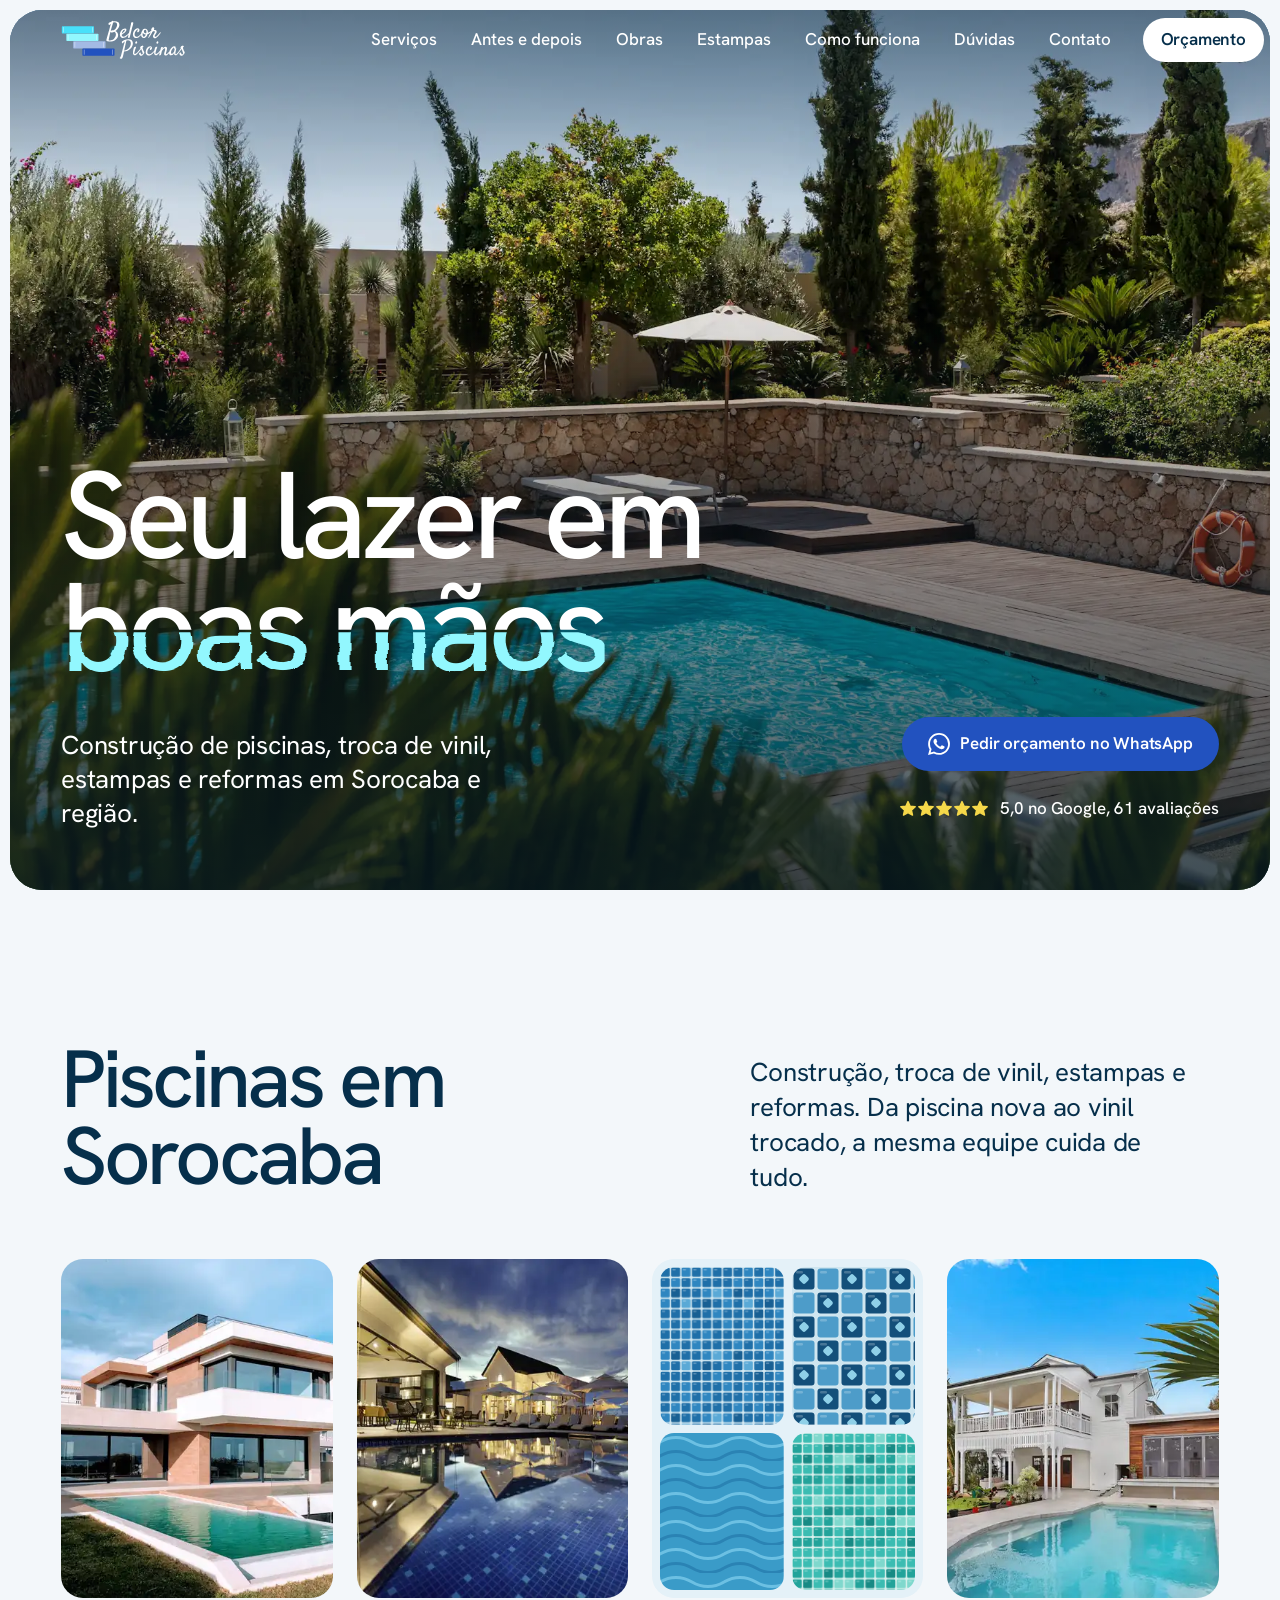
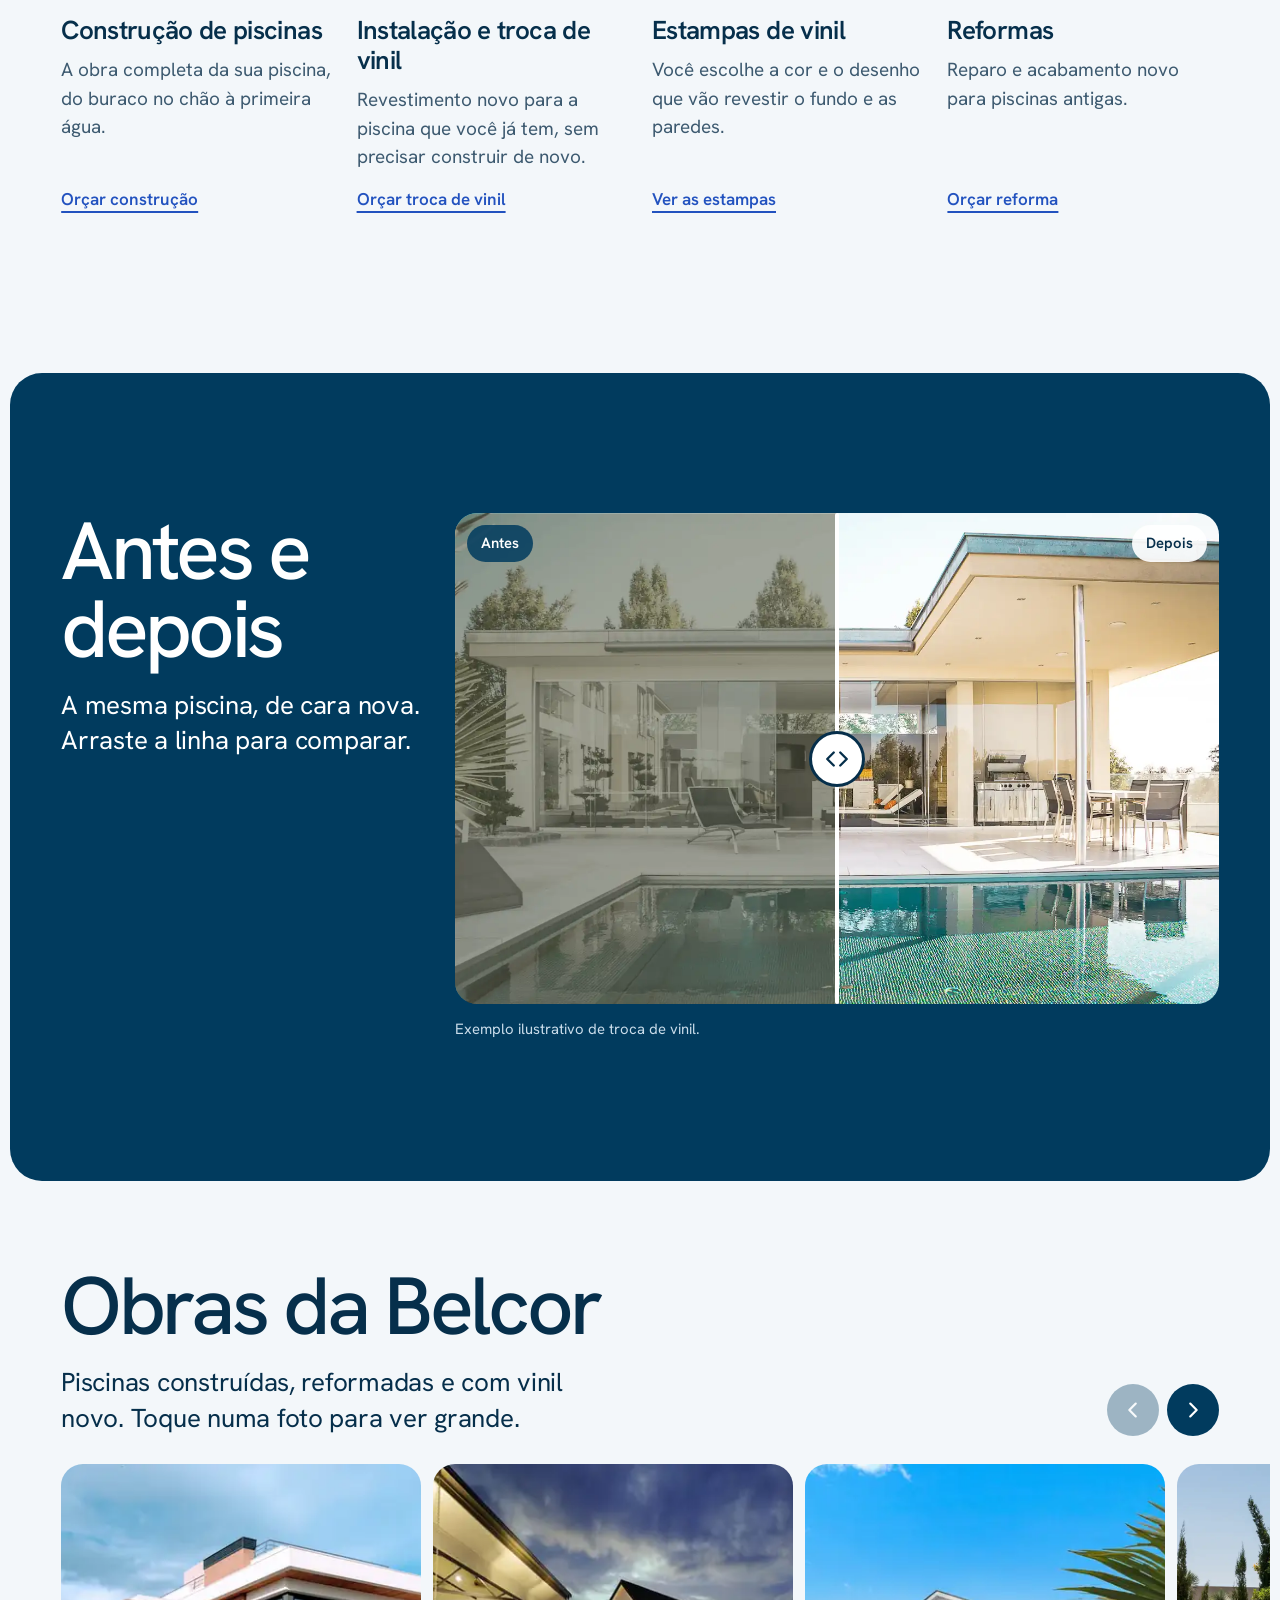
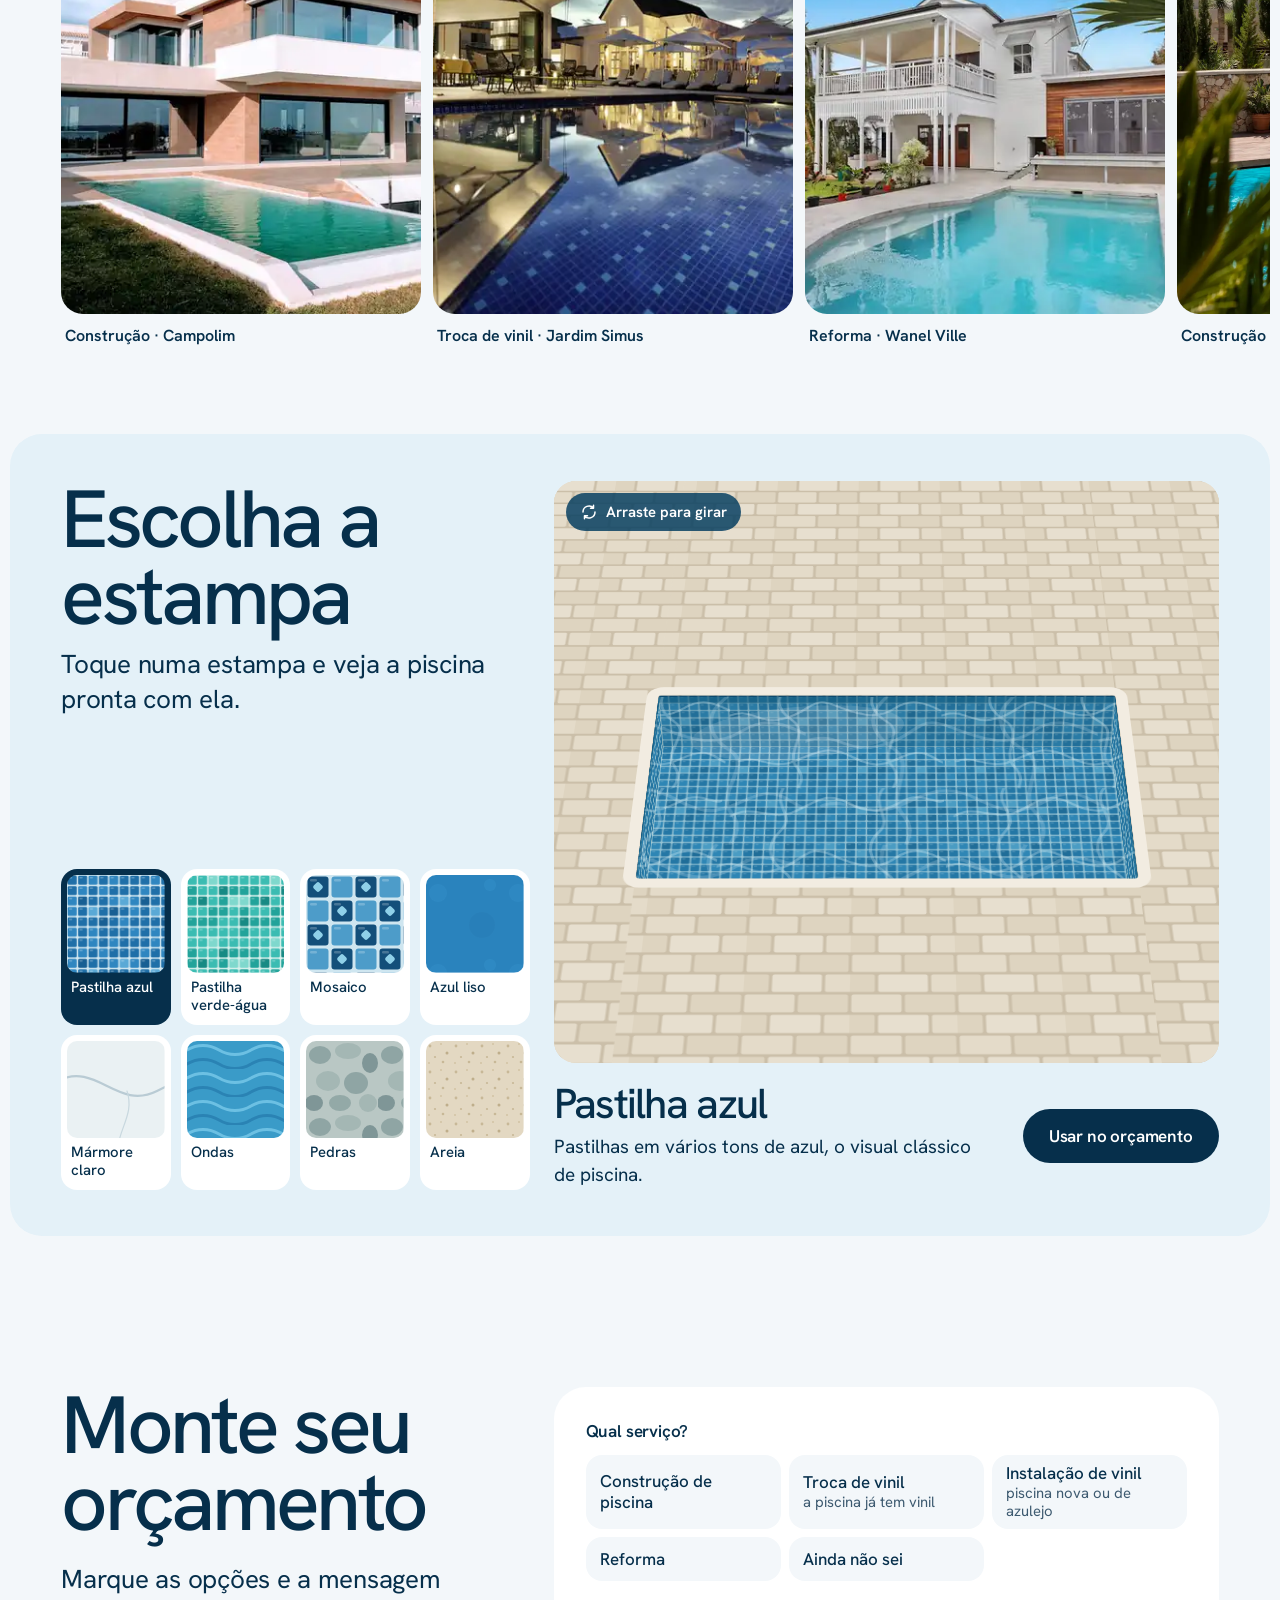
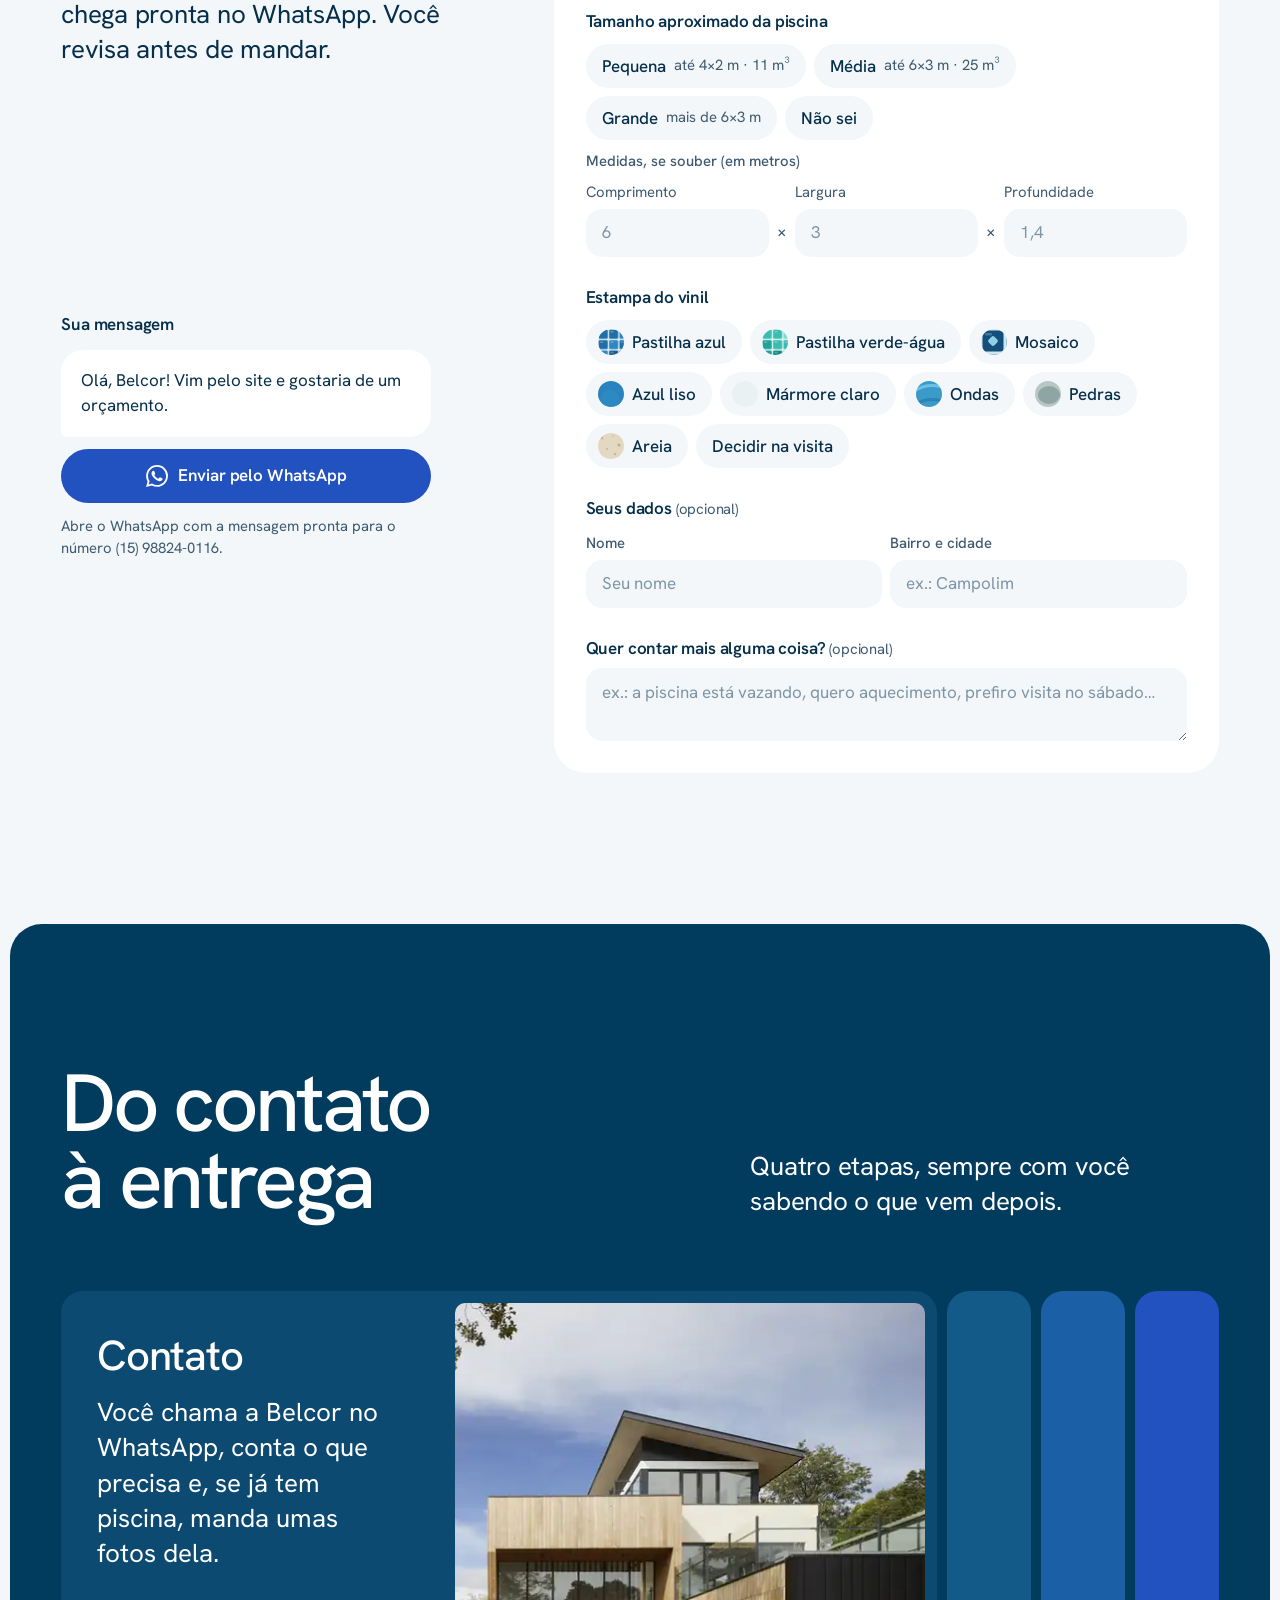
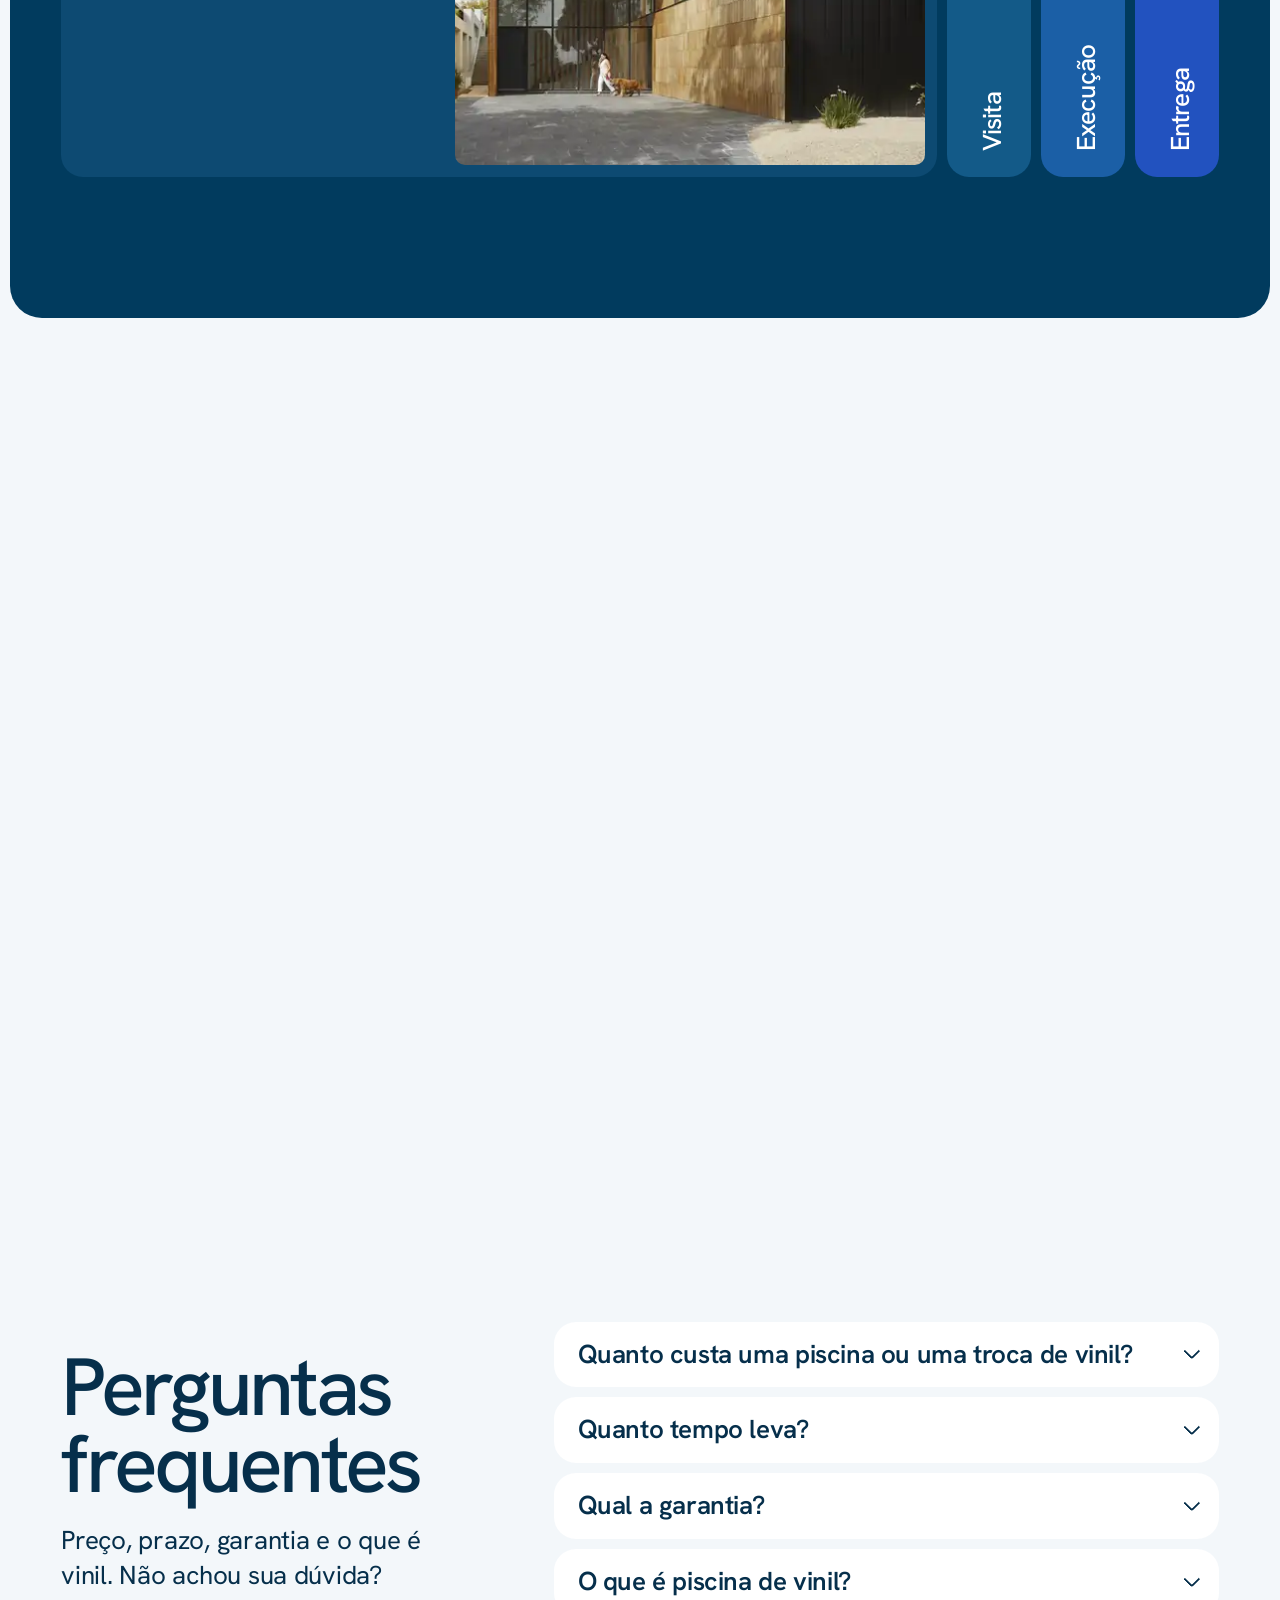
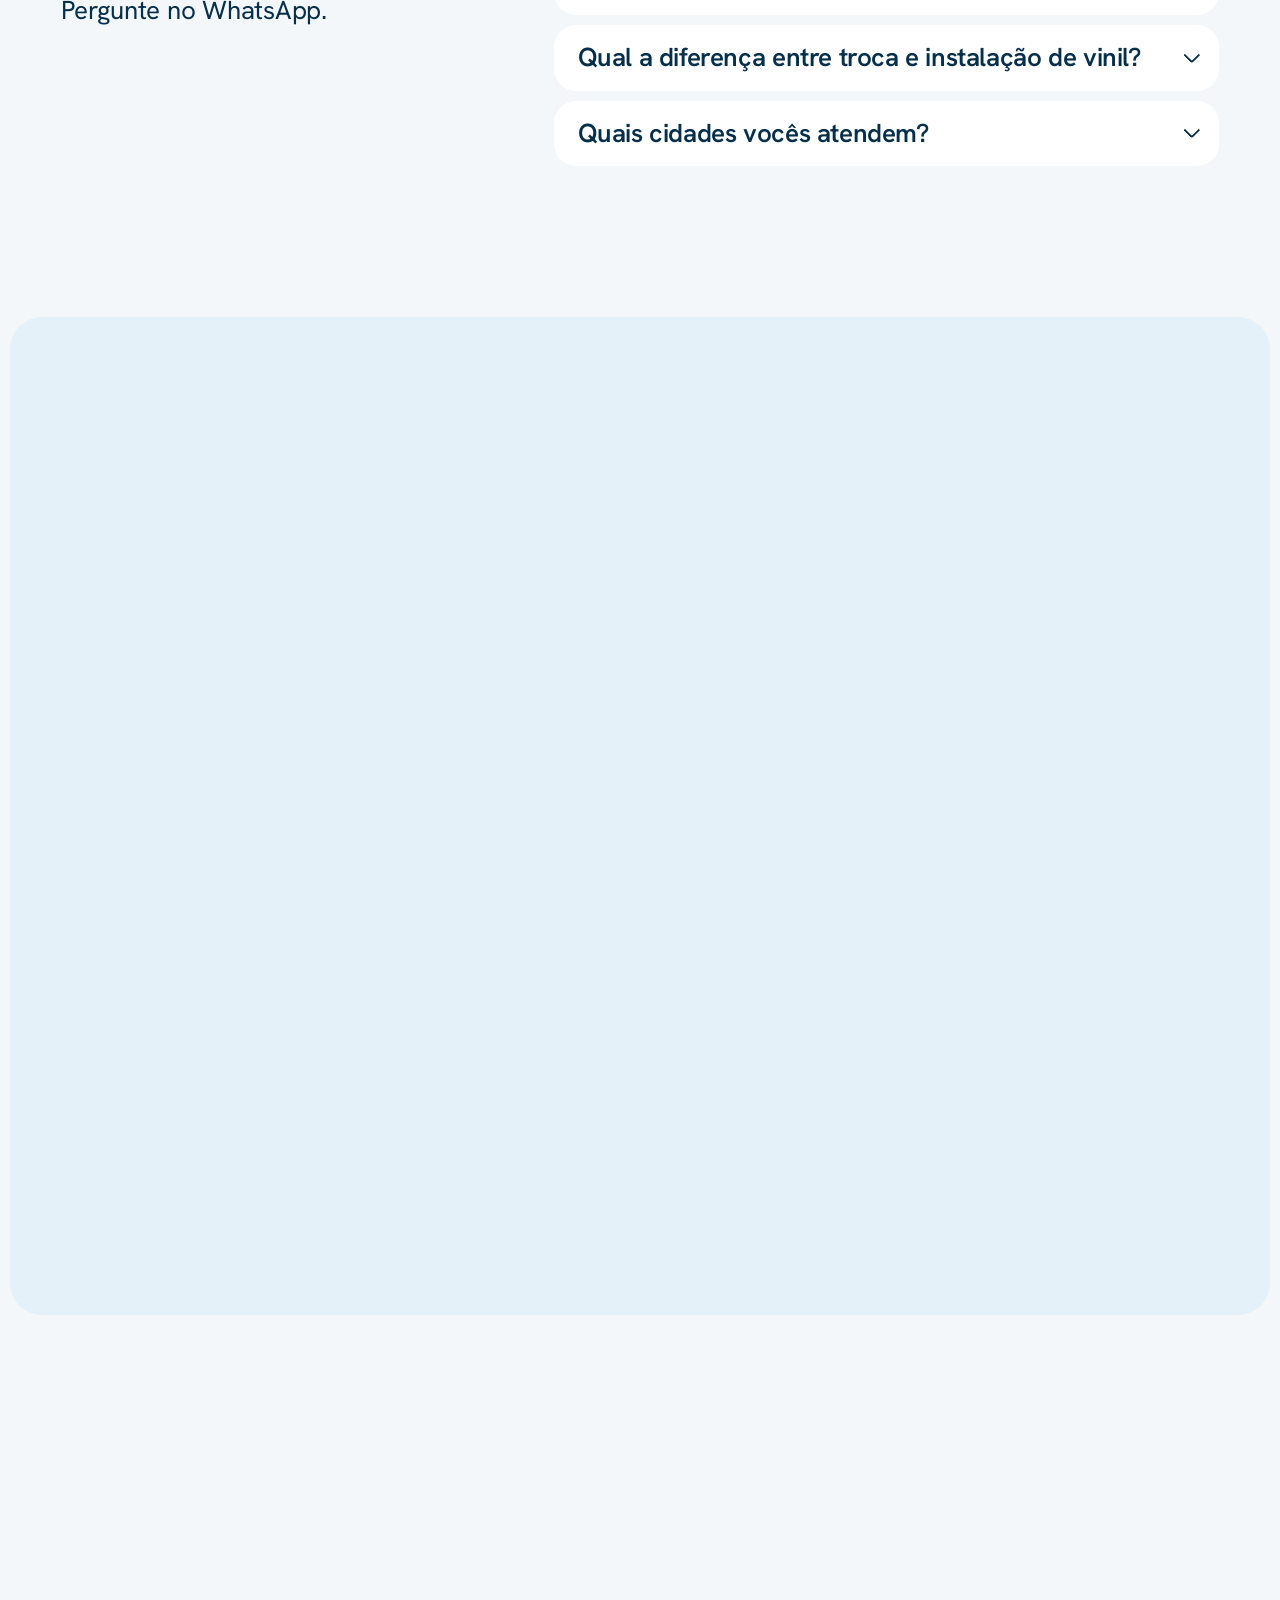
==== index.html @ 60cb9513 "Deixa o formulário de orçamento mais claro e mais curto - nenhuma opção vem marcada; a mensagem do W" ====
<!doctype html>
<html lang="pt-BR">
<head>
  <meta charset="utf-8">
  <meta name="viewport" content="width=device-width, initial-scale=1, viewport-fit=cover">
  <title>Belcor Piscinas | Construção de piscinas e troca de vinil em Sorocaba</title>
  <meta name="description" content="Construção de piscinas, instalação e troca de vinil, estampas e reformas em Sorocaba/SP e região. Nota 5,0 no Google. Monte seu orçamento e envie pelo WhatsApp.">
  <meta name="robots" content="index, follow, max-image-preview:large">
  <meta name="geo.region" content="BR-SP">
  <meta name="geo.placename" content="Sorocaba">
  <!-- QUANDO PUBLICAR: troque https://www.SEUDOMINIO.com.br pelo endereço real do site aqui, no og:url, no og:image e no sitemap.xml/robots.txt -->
  <link rel="canonical" href="https://www.SEUDOMINIO.com.br/">
  <meta name="theme-color" content="#013b5e">
  <link rel="icon" href="assets/img/favicon.svg" type="image/svg+xml">
  <link rel="apple-touch-icon" href="assets/img/apple-touch-icon.png">

  <!-- Compartilhamento (WhatsApp, Facebook). TROCAR og.jpg por uma foto real da Belcor (1200 × 630). -->
  <meta property="og:type" content="website">
  <meta property="og:locale" content="pt_BR">
  <meta property="og:title" content="Belcor Piscinas | Seu lazer em boas mãos">
  <meta property="og:description" content="Construção de piscinas, troca de vinil, estampas e reformas em Sorocaba e região.">
  <meta property="og:site_name" content="Belcor Piscinas">
  <meta property="og:url" content="https://www.SEUDOMINIO.com.br/">
  <meta property="og:image" content="https://www.SEUDOMINIO.com.br/assets/img/og.jpg">
  <meta property="og:image:width" content="1200">
  <meta property="og:image:height" content="630">
  <meta property="og:image:alt" content="Piscina azul com deque de pedra e jardim">
  <meta name="twitter:card" content="summary_large_image">

  <link rel="preload" href="assets/fonts/hanken-grotesk-latin.woff2" as="font" type="font/woff2" crossorigin>

  <!-- A foto do topo é a primeira coisa que carrega -->
  <link rel="preload" as="image" href="assets/img/hero-828.webp" media="(max-width: 767px)" fetchpriority="high">
  <link rel="preload" as="image" href="assets/img/hero-1920.webp" media="(min-width: 768px)" fetchpriority="high">

  <link rel="stylesheet" href="assets/css/style.css?v=2">
  <script>document.documentElement.classList.add('js')</script>

  <script type="application/ld+json">
  {
    "@context": "https://schema.org",
    "@type": "HomeAndConstructionBusiness",
    "@id": "https://www.SEUDOMINIO.com.br/#empresa",
    "name": "Belcor Piscinas",
    "slogan": "Seu Lazer em Boas Mãos!",
    "description": "Construção de piscinas, instalação e troca de vinil, estampas de vinil e reformas em Sorocaba/SP e região.",
    "url": "https://www.SEUDOMINIO.com.br/",
    "logo": "https://www.SEUDOMINIO.com.br/logo/belcor-logo-azul.png",
    "image": "https://www.SEUDOMINIO.com.br/assets/img/og.jpg",
    "telephone": "+55-15-98824-0116",
    "address": {
      "@type": "PostalAddress",
      "streetAddress": "Alameda Prof. Mário de Almeida, 498",
      "addressLocality": "Sorocaba",
      "addressRegion": "SP",
      "addressCountry": "BR"
    },
    "areaServed": [{ "@type": "City", "name": "Sorocaba" }, "Região de Sorocaba"],
    "openingHoursSpecification": [
      { "@type": "OpeningHoursSpecification", "dayOfWeek": ["Monday","Tuesday","Wednesday","Thursday","Friday"], "opens": "08:00", "closes": "17:00" },
      { "@type": "OpeningHoursSpecification", "dayOfWeek": "Saturday", "opens": "08:00", "closes": "12:00" }
    ],
    "hasOfferCatalog": {
      "@type": "OfferCatalog",
      "name": "Serviços",
      "itemListElement": [
        { "@type": "Offer", "itemOffered": { "@type": "Service", "name": "Construção de piscinas" } },
        { "@type": "Offer", "itemOffered": { "@type": "Service", "name": "Instalação e troca de vinil" } },
        { "@type": "Offer", "itemOffered": { "@type": "Service", "name": "Estampas de vinil" } },
        { "@type": "Offer", "itemOffered": { "@type": "Service", "name": "Reforma de piscinas" } }
      ]
    },
    "sameAs": ["https://www.instagram.com/belcorpiscinas/"]
  }
  </script>
  <!-- Perguntas frequentes para o Google (CONFIRMAR COM O DONO: mesmas respostas provisórias da seção #duvidas) -->
  <script type="application/ld+json">
  {
    "@context": "https://schema.org",
    "@type": "FAQPage",
    "mainEntity": [
      {
        "@type": "Question",
        "name": "Quanto custa uma piscina ou uma troca de vinil?",
        "acceptedAnswer": {
          "@type": "Answer",
          "text": "O preço depende do tamanho da piscina, do tipo de serviço (construção, troca de vinil ou reforma), do estado em que a piscina está e da estampa escolhida. Por isso a Belcor vai até o local, mede e avalia antes de passar o valor. A visita e o orçamento são sem compromisso."
        }
      },
      {
        "@type": "Question",
        "name": "Quanto tempo leva?",
        "acceptedAnswer": {
          "@type": "Answer",
          "text": "Os prazos variam com o tamanho da piscina e com o tempo (chuva atrasa a obra). Em média: Troca de vinil: de 2 a 5 dias. Reforma: de 1 a 3 semanas. Construção: de 30 a 60 dias. O prazo certo do seu serviço vem junto com o orçamento."
        }
      },
      {
        "@type": "Question",
        "name": "Qual a garantia?",
        "acceptedAnswer": {
          "@type": "Answer",
          "text": "Todo serviço da Belcor tem garantia. O prazo de garantia do vinil e da mão de obra vem por escrito no orçamento, antes de você fechar."
        }
      },
      {
        "@type": "Question",
        "name": "O que é piscina de vinil?",
        "acceptedAnswer": {
          "@type": "Answer",
          "text": "É uma piscina revestida por uma bolsa de vinil (um plástico grosso e flexível) feita sob medida, que cobre o fundo e as paredes. Vantagens: não tem rejunte, é lisa ao toque, fácil de limpar, não deixa vazar água e você escolhe a estampa. Com os cuidados certos, o vinil costuma durar de 8 a 12 anos, e depois pode ser trocado sem quebrar a piscina."
        }
      },
      {
        "@type": "Question",
        "name": "Qual a diferença entre troca e instalação de vinil?",
        "acceptedAnswer": {
          "@type": "Answer",
          "text": "Troca de vinil: a piscina já é de vinil e o revestimento está velho, rasgado ou desbotado. A Belcor tira o vinil antigo e coloca um novo, sob medida. Instalação de vinil: a piscina é nova ou tem outro revestimento (azulejo, pastilha ou alvenaria) e vai passar a ser de vinil."
        }
      },
      {
        "@type": "Question",
        "name": "Quais cidades vocês atendem?",
        "acceptedAnswer": {
          "@type": "Answer",
          "text": "Sorocaba e região, incluindo Votorantim, Itu, Salto de Pirapora, Araçoiaba da Serra, Iperó, Porto Feliz, Boituva, Piedade, Mairinque e Alumínio. Mora em outra cidade perto? Chame no WhatsApp e pergunte."
        }
      }
    ]
  }
  </script>
</head>
<body>
  <a class="skip" href="#conteudo">Pular para o conteúdo</a>

  <!-- Desenhos compartilhados: estampas de vinil (exemplos), efeito de água e ícones -->
  <svg class="defs" width="0" height="0" aria-hidden="true" focusable="false">
    <defs>
      <!-- Ondulação das letras "debaixo d'água" no título -->
      <filter id="ripple" x="-5%" y="-20%" width="110%" height="140%">
        <feTurbulence type="fractalNoise" baseFrequency="0.006 0.08" numOctaves="1" seed="4" result="n">
          <animate attributeName="baseFrequency" dur="10s" values="0.006 0.08;0.009 0.11;0.006 0.08" repeatCount="indefinite"/>
        </feTurbulence>
        <feDisplacementMap in="SourceGraphic" in2="n" scale="6" xChannelSelector="R" yChannelSelector="G"/>
      </filter>

      <!-- ESTAMPAS DE EXEMPLO: trocar pelos padrões reais do catálogo da Belcor -->
      <pattern id="p-pastilha-azul" width="62.4" height="62.4" patternUnits="userSpaceOnUse">
        <rect width="62.4" height="62.4" fill="#d3e8f1"/>
        <rect x="0.7" y="0.7" width="9" height="9" rx="1.4" fill="#1f6fa8"/><rect x="1.9" y="1.9" width="3.4" height="1.6" rx=".8" fill="#fff" opacity=".28"/>
        <rect x="11.1" y="0.7" width="9" height="9" rx="1.4" fill="#1f6fa8"/><rect x="12.3" y="1.9" width="3.4" height="1.6" rx=".8" fill="#fff" opacity=".28"/>
        <rect x="21.5" y="0.7" width="9" height="9" rx="1.4" fill="#2f86c0"/><rect x="22.7" y="1.9" width="3.4" height="1.6" rx=".8" fill="#fff" opacity=".28"/>
        <rect x="31.9" y="0.7" width="9" height="9" rx="1.4" fill="#1f6fa8"/><rect x="33.1" y="1.9" width="3.4" height="1.6" rx=".8" fill="#fff" opacity=".28"/>
        <rect x="42.3" y="0.7" width="9" height="9" rx="1.4" fill="#2f86c0"/><rect x="43.5" y="1.9" width="3.4" height="1.6" rx=".8" fill="#fff" opacity=".28"/>
        <rect x="52.7" y="0.7" width="9" height="9" rx="1.4" fill="#1f6fa8"/><rect x="53.9" y="1.9" width="3.4" height="1.6" rx=".8" fill="#fff" opacity=".28"/>
        <rect x="0.7" y="11.1" width="9" height="9" rx="1.4" fill="#1f6fa8"/><rect x="1.9" y="12.3" width="3.4" height="1.6" rx=".8" fill="#fff" opacity=".28"/>
        <rect x="11.1" y="11.1" width="9" height="9" rx="1.4" fill="#2f86c0"/><rect x="12.3" y="12.3" width="3.4" height="1.6" rx=".8" fill="#fff" opacity=".28"/>
        <rect x="21.5" y="11.1" width="9" height="9" rx="1.4" fill="#1f6fa8"/><rect x="22.7" y="12.3" width="3.4" height="1.6" rx=".8" fill="#fff" opacity=".28"/>
        <rect x="31.9" y="11.1" width="9" height="9" rx="1.4" fill="#2f86c0"/><rect x="33.1" y="12.3" width="3.4" height="1.6" rx=".8" fill="#fff" opacity=".28"/>
        <rect x="42.3" y="11.1" width="9" height="9" rx="1.4" fill="#1f6fa8"/><rect x="43.5" y="12.3" width="3.4" height="1.6" rx=".8" fill="#fff" opacity=".28"/>
        <rect x="52.7" y="11.1" width="9" height="9" rx="1.4" fill="#1f6fa8"/><rect x="53.9" y="12.3" width="3.4" height="1.6" rx=".8" fill="#fff" opacity=".28"/>
        <rect x="0.7" y="21.5" width="9" height="9" rx="1.4" fill="#2f86c0"/><rect x="1.9" y="22.7" width="3.4" height="1.6" rx=".8" fill="#fff" opacity=".28"/>
        <rect x="11.1" y="21.5" width="9" height="9" rx="1.4" fill="#185f93"/><rect x="12.3" y="22.7" width="3.4" height="1.6" rx=".8" fill="#fff" opacity=".28"/>
        <rect x="21.5" y="21.5" width="9" height="9" rx="1.4" fill="#1f6fa8"/><rect x="22.7" y="22.7" width="3.4" height="1.6" rx=".8" fill="#fff" opacity=".28"/>
        <rect x="31.9" y="21.5" width="9" height="9" rx="1.4" fill="#1f6fa8"/><rect x="33.1" y="22.7" width="3.4" height="1.6" rx=".8" fill="#fff" opacity=".28"/>
        <rect x="42.3" y="21.5" width="9" height="9" rx="1.4" fill="#2f86c0"/><rect x="43.5" y="22.7" width="3.4" height="1.6" rx=".8" fill="#fff" opacity=".28"/>
        <rect x="52.7" y="21.5" width="9" height="9" rx="1.4" fill="#5aa9d6"/><rect x="53.9" y="22.7" width="3.4" height="1.6" rx=".8" fill="#fff" opacity=".28"/>
        <rect x="0.7" y="31.9" width="9" height="9" rx="1.4" fill="#2f86c0"/><rect x="1.9" y="33.1" width="3.4" height="1.6" rx=".8" fill="#fff" opacity=".28"/>
        <rect x="11.1" y="31.9" width="9" height="9" rx="1.4" fill="#1f6fa8"/><rect x="12.3" y="33.1" width="3.4" height="1.6" rx=".8" fill="#fff" opacity=".28"/>
        <rect x="21.5" y="31.9" width="9" height="9" rx="1.4" fill="#5aa9d6"/><rect x="22.7" y="33.1" width="3.4" height="1.6" rx=".8" fill="#fff" opacity=".28"/>
        <rect x="31.9" y="31.9" width="9" height="9" rx="1.4" fill="#1f6fa8"/><rect x="33.1" y="33.1" width="3.4" height="1.6" rx=".8" fill="#fff" opacity=".28"/>
        <rect x="42.3" y="31.9" width="9" height="9" rx="1.4" fill="#185f93"/><rect x="43.5" y="33.1" width="3.4" height="1.6" rx=".8" fill="#fff" opacity=".28"/>
        <rect x="52.7" y="31.9" width="9" height="9" rx="1.4" fill="#1f6fa8"/><rect x="53.9" y="33.1" width="3.4" height="1.6" rx=".8" fill="#fff" opacity=".28"/>
        <rect x="0.7" y="42.3" width="9" height="9" rx="1.4" fill="#1f6fa8"/><rect x="1.9" y="43.5" width="3.4" height="1.6" rx=".8" fill="#fff" opacity=".28"/>
        <rect x="11.1" y="42.3" width="9" height="9" rx="1.4" fill="#1f6fa8"/><rect x="12.3" y="43.5" width="3.4" height="1.6" rx=".8" fill="#fff" opacity=".28"/>
        <rect x="21.5" y="42.3" width="9" height="9" rx="1.4" fill="#1f6fa8"/><rect x="22.7" y="43.5" width="3.4" height="1.6" rx=".8" fill="#fff" opacity=".28"/>
        <rect x="31.9" y="42.3" width="9" height="9" rx="1.4" fill="#185f93"/><rect x="33.1" y="43.5" width="3.4" height="1.6" rx=".8" fill="#fff" opacity=".28"/>
        <rect x="42.3" y="42.3" width="9" height="9" rx="1.4" fill="#1f6fa8"/><rect x="43.5" y="43.5" width="3.4" height="1.6" rx=".8" fill="#fff" opacity=".28"/>
        <rect x="52.7" y="42.3" width="9" height="9" rx="1.4" fill="#2f86c0"/><rect x="53.9" y="43.5" width="3.4" height="1.6" rx=".8" fill="#fff" opacity=".28"/>
        <rect x="0.7" y="52.7" width="9" height="9" rx="1.4" fill="#2f86c0"/><rect x="1.9" y="53.9" width="3.4" height="1.6" rx=".8" fill="#fff" opacity=".28"/>
        <rect x="11.1" y="52.7" width="9" height="9" rx="1.4" fill="#1f6fa8"/><rect x="12.3" y="53.9" width="3.4" height="1.6" rx=".8" fill="#fff" opacity=".28"/>
        <rect x="21.5" y="52.7" width="9" height="9" rx="1.4" fill="#2f86c0"/><rect x="22.7" y="53.9" width="3.4" height="1.6" rx=".8" fill="#fff" opacity=".28"/>
        <rect x="31.9" y="52.7" width="9" height="9" rx="1.4" fill="#1f6fa8"/><rect x="33.1" y="53.9" width="3.4" height="1.6" rx=".8" fill="#fff" opacity=".28"/>
        <rect x="42.3" y="52.7" width="9" height="9" rx="1.4" fill="#1f6fa8"/><rect x="43.5" y="53.9" width="3.4" height="1.6" rx=".8" fill="#fff" opacity=".28"/>
        <rect x="52.7" y="52.7" width="9" height="9" rx="1.4" fill="#1f6fa8"/><rect x="53.9" y="53.9" width="3.4" height="1.6" rx=".8" fill="#fff" opacity=".28"/>
      </pattern>
      <pattern id="p-pastilha-verde" width="62.4" height="62.4" patternUnits="userSpaceOnUse">
        <rect width="62.4" height="62.4" fill="#d9f1ed"/>
        <rect x="0.7" y="0.7" width="9" height="9" rx="1.4" fill="#3bbcb2"/><rect x="1.9" y="1.9" width="3.4" height="1.6" rx=".8" fill="#fff" opacity=".28"/>
        <rect x="11.1" y="0.7" width="9" height="9" rx="1.4" fill="#3bbcb2"/><rect x="12.3" y="1.9" width="3.4" height="1.6" rx=".8" fill="#fff" opacity=".28"/>
        <rect x="21.5" y="0.7" width="9" height="9" rx="1.4" fill="#7fd8cd"/><rect x="22.7" y="1.9" width="3.4" height="1.6" rx=".8" fill="#fff" opacity=".28"/>
        <rect x="31.9" y="0.7" width="9" height="9" rx="1.4" fill="#3bbcb2"/><rect x="33.1" y="1.9" width="3.4" height="1.6" rx=".8" fill="#fff" opacity=".28"/>
        <rect x="42.3" y="0.7" width="9" height="9" rx="1.4" fill="#3bbcb2"/><rect x="43.5" y="1.9" width="3.4" height="1.6" rx=".8" fill="#fff" opacity=".28"/>
        <rect x="52.7" y="0.7" width="9" height="9" rx="1.4" fill="#3bbcb2"/><rect x="53.9" y="1.9" width="3.4" height="1.6" rx=".8" fill="#fff" opacity=".28"/>
        <rect x="0.7" y="11.1" width="9" height="9" rx="1.4" fill="#22a39a"/><rect x="1.9" y="12.3" width="3.4" height="1.6" rx=".8" fill="#fff" opacity=".28"/>
        <rect x="11.1" y="11.1" width="9" height="9" rx="1.4" fill="#3bbcb2"/><rect x="12.3" y="12.3" width="3.4" height="1.6" rx=".8" fill="#fff" opacity=".28"/>
        <rect x="21.5" y="11.1" width="9" height="9" rx="1.4" fill="#3bbcb2"/><rect x="22.7" y="12.3" width="3.4" height="1.6" rx=".8" fill="#fff" opacity=".28"/>
        <rect x="31.9" y="11.1" width="9" height="9" rx="1.4" fill="#178a84"/><rect x="33.1" y="12.3" width="3.4" height="1.6" rx=".8" fill="#fff" opacity=".28"/>
        <rect x="42.3" y="11.1" width="9" height="9" rx="1.4" fill="#22a39a"/><rect x="43.5" y="12.3" width="3.4" height="1.6" rx=".8" fill="#fff" opacity=".28"/>
        <rect x="52.7" y="11.1" width="9" height="9" rx="1.4" fill="#22a39a"/><rect x="53.9" y="12.3" width="3.4" height="1.6" rx=".8" fill="#fff" opacity=".28"/>
        <rect x="0.7" y="21.5" width="9" height="9" rx="1.4" fill="#22a39a"/><rect x="1.9" y="22.7" width="3.4" height="1.6" rx=".8" fill="#fff" opacity=".28"/>
        <rect x="11.1" y="21.5" width="9" height="9" rx="1.4" fill="#178a84"/><rect x="12.3" y="22.7" width="3.4" height="1.6" rx=".8" fill="#fff" opacity=".28"/>
        <rect x="21.5" y="21.5" width="9" height="9" rx="1.4" fill="#3bbcb2"/><rect x="22.7" y="22.7" width="3.4" height="1.6" rx=".8" fill="#fff" opacity=".28"/>
        <rect x="31.9" y="21.5" width="9" height="9" rx="1.4" fill="#22a39a"/><rect x="33.1" y="22.7" width="3.4" height="1.6" rx=".8" fill="#fff" opacity=".28"/>
        <rect x="42.3" y="21.5" width="9" height="9" rx="1.4" fill="#7fd8cd"/><rect x="43.5" y="22.7" width="3.4" height="1.6" rx=".8" fill="#fff" opacity=".28"/>
        <rect x="52.7" y="21.5" width="9" height="9" rx="1.4" fill="#7fd8cd"/><rect x="53.9" y="22.7" width="3.4" height="1.6" rx=".8" fill="#fff" opacity=".28"/>
        <rect x="0.7" y="31.9" width="9" height="9" rx="1.4" fill="#3bbcb2"/><rect x="1.9" y="33.1" width="3.4" height="1.6" rx=".8" fill="#fff" opacity=".28"/>
        <rect x="11.1" y="31.9" width="9" height="9" rx="1.4" fill="#3bbcb2"/><rect x="12.3" y="33.1" width="3.4" height="1.6" rx=".8" fill="#fff" opacity=".28"/>
        <rect x="21.5" y="31.9" width="9" height="9" rx="1.4" fill="#22a39a"/><rect x="22.7" y="33.1" width="3.4" height="1.6" rx=".8" fill="#fff" opacity=".28"/>
        <rect x="31.9" y="31.9" width="9" height="9" rx="1.4" fill="#22a39a"/><rect x="33.1" y="33.1" width="3.4" height="1.6" rx=".8" fill="#fff" opacity=".28"/>
        <rect x="42.3" y="31.9" width="9" height="9" rx="1.4" fill="#3bbcb2"/><rect x="43.5" y="33.1" width="3.4" height="1.6" rx=".8" fill="#fff" opacity=".28"/>
        <rect x="52.7" y="31.9" width="9" height="9" rx="1.4" fill="#22a39a"/><rect x="53.9" y="33.1" width="3.4" height="1.6" rx=".8" fill="#fff" opacity=".28"/>
        <rect x="0.7" y="42.3" width="9" height="9" rx="1.4" fill="#22a39a"/><rect x="1.9" y="43.5" width="3.4" height="1.6" rx=".8" fill="#fff" opacity=".28"/>
        <rect x="11.1" y="42.3" width="9" height="9" rx="1.4" fill="#22a39a"/><rect x="12.3" y="43.5" width="3.4" height="1.6" rx=".8" fill="#fff" opacity=".28"/>
        <rect x="21.5" y="42.3" width="9" height="9" rx="1.4" fill="#22a39a"/><rect x="22.7" y="43.5" width="3.4" height="1.6" rx=".8" fill="#fff" opacity=".28"/>
        <rect x="31.9" y="42.3" width="9" height="9" rx="1.4" fill="#3bbcb2"/><rect x="33.1" y="43.5" width="3.4" height="1.6" rx=".8" fill="#fff" opacity=".28"/>
        <rect x="42.3" y="42.3" width="9" height="9" rx="1.4" fill="#3bbcb2"/><rect x="43.5" y="43.5" width="3.4" height="1.6" rx=".8" fill="#fff" opacity=".28"/>
        <rect x="52.7" y="42.3" width="9" height="9" rx="1.4" fill="#178a84"/><rect x="53.9" y="43.5" width="3.4" height="1.6" rx=".8" fill="#fff" opacity=".28"/>
        <rect x="0.7" y="52.7" width="9" height="9" rx="1.4" fill="#3bbcb2"/><rect x="1.9" y="53.9" width="3.4" height="1.6" rx=".8" fill="#fff" opacity=".28"/>
        <rect x="11.1" y="52.7" width="9" height="9" rx="1.4" fill="#3bbcb2"/><rect x="12.3" y="53.9" width="3.4" height="1.6" rx=".8" fill="#fff" opacity=".28"/>
        <rect x="21.5" y="52.7" width="9" height="9" rx="1.4" fill="#3bbcb2"/><rect x="22.7" y="53.9" width="3.4" height="1.6" rx=".8" fill="#fff" opacity=".28"/>
        <rect x="31.9" y="52.7" width="9" height="9" rx="1.4" fill="#3bbcb2"/><rect x="33.1" y="53.9" width="3.4" height="1.6" rx=".8" fill="#fff" opacity=".28"/>
        <rect x="42.3" y="52.7" width="9" height="9" rx="1.4" fill="#3bbcb2"/><rect x="43.5" y="53.9" width="3.4" height="1.6" rx=".8" fill="#fff" opacity=".28"/>
        <rect x="52.7" y="52.7" width="9" height="9" rx="1.4" fill="#22a39a"/><rect x="53.9" y="53.9" width="3.4" height="1.6" rx=".8" fill="#fff" opacity=".28"/>
      </pattern>
      <pattern id="p-liso" width="80" height="80" patternUnits="userSpaceOnUse">
        <rect width="80" height="80" fill="#2a83bd"/>
        <circle cx="12" cy="18" r="9" fill="#3592cc" opacity=".35"/><circle cx="56" cy="50" r="13" fill="#2479b2" opacity=".3"/><circle cx="64" cy="10" r="6" fill="#3a98d1" opacity=".3"/>
      </pattern>
      <pattern id="p-marmore" width="160" height="160" patternUnits="userSpaceOnUse">
        <rect width="160" height="160" fill="#eaf1f3"/>
        <path d="M-10 40 C 30 20, 50 70, 90 50 S 150 20, 170 45" fill="none" stroke="#b9cbd4" stroke-width="2.2" stroke-linecap="round"/>
        <path d="M-10 118 C 25 100, 60 140, 100 112 S 150 96, 170 120" fill="none" stroke="#c8d8df" stroke-width="1.6" stroke-linecap="round"/>
        <path d="M60 50 C 70 80, 40 95, 55 130" fill="none" stroke="#c8d8df" stroke-width="1.2" stroke-linecap="round"/>
        <path d="M120 30 C 112 60, 135 80, 125 105" fill="none" stroke="#d3e0e6" stroke-width="1.2" stroke-linecap="round"/>
      </pattern>
      <pattern id="p-mosaico" width="48" height="48" patternUnits="userSpaceOnUse">
        <rect width="48" height="48" fill="#cfe6f0"/>
        <rect x="1.5" y="1.5" width="21" height="21" rx="3" fill="#134f7a"/>
        <rect x="25.5" y="25.5" width="21" height="21" rx="3" fill="#134f7a"/>
        <rect x="25.5" y="1.5" width="21" height="21" rx="3" fill="#4d9cc9"/>
        <rect x="1.5" y="25.5" width="21" height="21" rx="3" fill="#4d9cc9"/>
        <rect x="8" y="8" width="8" height="8" rx="2" transform="rotate(45 12 12)" fill="#8fd0e8"/><rect x="4" y="4" width="7" height="2.4" rx="1.2" fill="#fff" opacity=".22"/><rect x="28" y="28" width="7" height="2.4" rx="1.2" fill="#fff" opacity=".22"/><rect x="28" y="4" width="7" height="2.4" rx="1.2" fill="#fff" opacity=".22"/><rect x="4" y="28" width="7" height="2.4" rx="1.2" fill="#fff" opacity=".22"/>
        <rect x="32" y="32" width="8" height="8" rx="2" transform="rotate(45 36 36)" fill="#8fd0e8"/>
      </pattern>
      <pattern id="p-ondas" width="64" height="28" patternUnits="userSpaceOnUse">
        <rect width="64" height="28" fill="#3a9bc8"/>
        <path d="M0 9 C 10 3, 22 3, 32 9 S 54 15, 64 9" fill="none" stroke="#6cc0e3" stroke-width="3" stroke-linecap="round"/>
        <path d="M0 23 C 10 17, 22 17, 32 23 S 54 29, 64 23" fill="none" stroke="#2a83b4" stroke-width="3" stroke-linecap="round"/>
      </pattern>
      <pattern id="p-pedras" width="72" height="72" patternUnits="userSpaceOnUse">
        <rect width="72" height="72" fill="#b9c7c4"/>
        <ellipse cx="14" cy="14" rx="11" ry="9" fill="#8fa5a4"/><ellipse cx="42" cy="10" rx="13" ry="8" fill="#a4b7b4"/><ellipse cx="64" cy="22" rx="8" ry="10" fill="#7f9697"/>
        <ellipse cx="22" cy="40" rx="12" ry="10" fill="#a4b7b4"/><ellipse cx="50" cy="42" rx="12" ry="11" fill="#8fa5a4"/><ellipse cx="8" cy="62" rx="9" ry="8" fill="#7f9697"/>
        <ellipse cx="34" cy="62" rx="11" ry="8" fill="#93a9a7"/><ellipse cx="62" cy="62" rx="9" ry="9" fill="#a4b7b4"/>
      </pattern>
      <pattern id="p-areia" width="26" height="26" patternUnits="userSpaceOnUse">
        <rect width="26" height="26" fill="#e3d8c2"/>
        <circle cx="4" cy="5" r="1.4" fill="#c8b897"/><circle cx="15" cy="3" r="1" fill="#d2c3a4"/><circle cx="21" cy="12" r="1.5" fill="#bfae8b"/>
        <circle cx="9" cy="16" r="1.1" fill="#c8b897"/><circle cx="3" cy="22" r="1" fill="#d2c3a4"/><circle cx="17" cy="21" r="1.3" fill="#c8b897"/>
      </pattern>
      <!-- Deque de pedra em volta da piscina -->
      <pattern id="p-deck" width="96" height="48" patternUnits="userSpaceOnUse">
        <rect width="96" height="48" fill="#cbbfa9"/>
        <rect x="1.5" y="1.5" width="45" height="21" rx="2" fill="#e4dbc9"/><rect x="49.5" y="1.5" width="45" height="21" rx="2" fill="#ded4c0"/>
        <rect x="-22.5" y="25.5" width="45" height="21" rx="2" fill="#ded4c0"/><rect x="25.5" y="25.5" width="45" height="21" rx="2" fill="#e7dfcf"/><rect x="73.5" y="25.5" width="45" height="21" rx="2" fill="#e4dbc9"/>
      </pattern>
    </defs>
  </svg>

  <!-- ===================================================== CABEÇALHO FIXO -->
  <header class="site-header" data-header>
    <nav class="nav" aria-label="Principal">
      <!-- Logo redesenhado em vetor (pasta logo/ tem as versões em PNG de alta resolução) -->
      <a class="wordmark" href="#topo" aria-label="Belcor Piscinas, início"><img class="logo-light" src="assets/img/logo-belcor.svg" width="584" height="187" alt="" decoding="async"><img class="logo-dark" src="assets/img/logo-belcor-azul.svg" width="584" height="187" alt="" decoding="async"></a>
      <ul class="nav-links" id="menu" data-menu>
        <li><a href="#servicos">Serviços</a></li>
        <li><a href="#antes-depois">Antes e depois</a></li>
        <li><a href="#obras">Obras</a></li>
        <li><a href="#estampas">Estampas</a></li>
        <li><a href="#como-funciona">Como funciona</a></li>
        <li><a href="#duvidas">Dúvidas</a></li>
        <li><a href="#contato">Contato</a></li>
      </ul>
      <a class="btn btn-light btn-sm nav-cta" href="#orcamento">Orçamento</a>
      <button class="menu-btn" type="button" aria-expanded="false" aria-controls="menu" data-menu-btn>
        <span class="menu-icon" aria-hidden="true"><span></span><span></span></span>
        <span class="sr-only">Abrir menu</span>
      </button>
    </nav>
  </header>

  <!-- ===================================================== 1. TOPO (HERO) -->
  <section class="hero chapter" id="topo" aria-labelledby="hero-titulo">
    <!-- TROCAR FOTO: assets/img/hero-1920.webp (computador) e hero-828.webp (celular, vertical) pela melhor foto de piscina da Belcor -->
    <picture class="hero-media">
      <source media="(max-width: 767px)" srcset="assets/img/hero-828.webp" width="828" height="1242">
      <img src="assets/img/hero-1920.webp" width="1920" height="1280" alt="Piscina azul cercada de deque de pedra e jardim" fetchpriority="high" decoding="async">
    </picture>

    <div class="hero-copy">
      <h1 class="hero-title" id="hero-titulo" aria-label="Seu lazer em boas mãos">
        <span class="line"><span class="line-in">Seu lazer em</span></span>
        <span class="line line-water">
          <span class="line-in">
            <span class="dry">boas mãos</span>
            <span class="wet" aria-hidden="true">boas mãos</span>
          </span>
        </span>
      </h1>
      <p class="hero-sub">Construção de piscinas, troca de vinil, estampas e reformas em Sorocaba e região.</p>
      <div class="hero-actions">
        <a class="btn btn-accent" href="https://wa.me/5515988240116?text=Ol%C3%A1%2C%20Belcor!%20Vim%20pelo%20site%20e%20gostaria%20de%20um%20or%C3%A7amento." target="_blank" rel="noopener">
          <svg class="ico" viewBox="0 0 24 24" aria-hidden="true"><use href="#i-wa"/></svg>
          Pedir orçamento no WhatsApp
        </a>
        <a class="hero-rating" href="#avaliacoes">
          <svg class="stars" viewBox="0 0 100 20" aria-hidden="true"><use href="#i-stars"/></svg>
          <span>5,0 no Google, 61 avaliações</span>
        </a>
      </div>
    </div>
  </section>

  <main id="conteudo">

    <!-- ===================================================== 2. SERVIÇOS -->
    <section class="chapter ch-paper services" id="servicos" aria-labelledby="servicos-titulo">
      <div class="wrap">
        <div class="services-intro" data-reveal>
          <h2 id="servicos-titulo" class="h-section">Piscinas em Sorocaba</h2>
          <p class="lead">Construção, troca de vinil, estampas e reformas. Da piscina nova ao vinil trocado, a mesma equipe cuida de tudo.</p>
        </div>

        <ul class="service-list">
          <li class="service" data-reveal>
            <h3>Construção de piscinas</h3>
            <div class="service-body">
              <p>A obra completa da sua piscina, do buraco no chão à primeira água.</p>
              <a class="text-link" href="#orcamento" data-service="Construção de piscina">Orçar construção</a>
            </div>
            <!-- TROCAR FOTO: obra ou piscina construída pela Belcor -->
            <div class="service-media"><img src="assets/img/construcao.webp" srcset="assets/img/construcao-640.webp 640w, assets/img/construcao.webp 1100w" sizes="(min-width: 1100px) 25vw, (min-width: 640px) 50vw, 100vw" width="1100" height="800" loading="lazy" decoding="async" alt="Piscina retangular nova ao lado de uma casa moderna"></div>
          </li>
          <li class="service" data-reveal>
            <h3>Instalação e troca de vinil</h3>
            <div class="service-body">
              <p>Revestimento novo para a piscina que você já tem, sem precisar construir de novo.</p>
              <a class="text-link" href="#orcamento" data-service="Troca de vinil">Orçar troca de vinil</a>
            </div>
            <!-- TROCAR FOTO: troca de vinil feita pela Belcor -->
            <div class="service-media"><img src="assets/img/vinil.webp" srcset="assets/img/vinil-640.webp 640w, assets/img/vinil.webp 1100w" sizes="(min-width: 1100px) 25vw, (min-width: 640px) 50vw, 100vw" width="1100" height="800" loading="lazy" decoding="async" alt="Piscina revestida com pastilhas azuis vista de perto"></div>
          </li>
          <li class="service" data-reveal>
            <h3>Estampas de vinil</h3>
            <div class="service-body">
              <p>Você escolhe a cor e o desenho que vão revestir o fundo e as paredes.</p>
              <a class="text-link" href="#estampas">Ver as estampas</a>
            </div>
            <div class="service-media service-art" aria-hidden="true">
              <span><svg width="100%" height="100%"><rect width="100%" height="100%" fill="url(#p-pastilha-azul)"/></svg></span>
              <span><svg width="100%" height="100%"><rect width="100%" height="100%" fill="url(#p-mosaico)"/></svg></span>
              <span><svg width="100%" height="100%"><rect width="100%" height="100%" fill="url(#p-ondas)"/></svg></span>
              <span><svg width="100%" height="100%"><rect width="100%" height="100%" fill="url(#p-pastilha-verde)"/></svg></span>
            </div>
          </li>
          <li class="service" data-reveal>
            <h3>Reformas</h3>
            <div class="service-body">
              <p>Reparo e acabamento novo para piscinas antigas.</p>
              <a class="text-link" href="#orcamento" data-service="Reforma">Orçar reforma</a>
            </div>
            <!-- TROCAR FOTO: reforma feita pela Belcor -->
            <div class="service-media"><img src="assets/img/reforma.webp" srcset="assets/img/reforma-640.webp 640w, assets/img/reforma.webp 1100w" sizes="(min-width: 1100px) 25vw, (min-width: 640px) 50vw, 100vw" width="1100" height="800" loading="lazy" decoding="async" alt="Piscina de formato curvo em frente a uma casa branca"></div>
          </li>
        </ul>
      </div>
    </section>

    <!-- ===================================================== 3. ANTES E DEPOIS -->
    <section class="chapter ch-deep compare-section" id="antes-depois" aria-labelledby="antes-titulo">
      <div class="wrap compare-grid">
        <div class="compare-intro" data-reveal>
          <h2 id="antes-titulo" class="h-section">Antes e depois</h2>
          <p class="lead">A mesma piscina, de cara nova. Arraste a linha para comparar.</p>
        </div>

        <!-- TROCAR FOTOS: assets/img/antes.webp e depois.webp por um antes/depois real da Belcor, tirados do mesmo ângulo.
             A foto de "antes" atual é uma simulação feita a partir da foto de "depois". -->
        <figure class="compare" data-reveal>
          <div class="compare-stage" data-compare style="--pos: 50%">
            <img class="compare-after" src="assets/img/depois.webp" srcset="assets/img/depois-640.webp 640w, assets/img/depois.webp 1400w" sizes="(min-width: 900px) 60vw, 100vw" width="1400" height="900" loading="lazy" decoding="async" alt="Depois: piscina com água azul e revestimento novo">
            <div class="compare-before">
              <img src="assets/img/antes.webp" srcset="assets/img/antes-640.webp 640w, assets/img/antes.webp 1400w" sizes="(min-width: 900px) 60vw, 100vw" width="1400" height="900" loading="lazy" decoding="async" alt="Antes: a mesma piscina com revestimento gasto e água turva">
            </div>
            <span class="compare-tag tag-before" aria-hidden="true">Antes</span>
            <span class="compare-tag tag-after" aria-hidden="true">Depois</span>
            <div class="compare-handle" role="slider" tabindex="0" aria-label="Comparar antes e depois" aria-valuemin="0" aria-valuemax="100" aria-valuenow="50" aria-valuetext="50% antes">
              <span class="compare-knob">
                <svg viewBox="0 0 24 24" aria-hidden="true"><path d="M9 6l-6 6 6 6M15 6l6 6-6 6" fill="none" stroke="currentColor" stroke-width="2.2" stroke-linecap="round" stroke-linejoin="round"/></svg>
              </span>
            </div>
          </div>
          <figcaption>Exemplo ilustrativo de troca de vinil.</figcaption>
        </figure>
      </div>
    </section>

    <!-- ===================================================== 3B. OBRAS DA BELCOR -->
    <section class="chapter ch-paper gallery" id="obras" aria-labelledby="obras-titulo">
      <div class="carousel" data-carousel>
        <div class="wrap gallery-head" data-reveal>
          <div>
            <h2 id="obras-titulo" class="h-section">Obras da Belcor</h2>
            <p class="lead">Piscinas construídas, reformadas e com vinil novo. Toque numa foto para ver grande.</p>
          </div>
          <div class="carousel-arrows" aria-hidden="false">
            <button class="arrow" type="button" data-carousel-prev aria-label="Obras anteriores"><svg viewBox="0 0 24 24" aria-hidden="true"><path d="M15 5l-7 7 7 7" fill="none" stroke="currentColor" stroke-width="2.4" stroke-linecap="round" stroke-linejoin="round"/></svg></button>
            <button class="arrow" type="button" data-carousel-next aria-label="Próximas obras"><svg viewBox="0 0 24 24" aria-hidden="true"><path d="M9 5l7 7-7 7" fill="none" stroke="currentColor" stroke-width="2.4" stroke-linecap="round" stroke-linejoin="round"/></svg></button>
          </div>
        </div>
        <ul class="gallery-track" data-carousel-track data-reveal>
            <!-- TROCAR FOTO: obra real da Belcor -->
            <!-- CONFIRMAR COM O DONO: legenda "Construção · Campolim" (serviço · bairro ou cidade) -->
            <li class="gallery-item">
              <figure>
                <img src="assets/img/construcao.webp" srcset="assets/img/construcao-640.webp 640w, assets/img/construcao.webp 1100w" sizes="(min-width: 900px) 300px, 78vw" width="1100" height="800" loading="lazy" decoding="async" alt="Piscina retangular nova ao lado de uma casa moderna">
                <figcaption>Construção · Campolim</figcaption>
              </figure>
            </li>
            <!-- TROCAR FOTO: obra real da Belcor -->
            <!-- CONFIRMAR COM O DONO: legenda "Troca de vinil · Jardim Simus" (serviço · bairro ou cidade) -->
            <li class="gallery-item">
              <figure>
                <img src="assets/img/vinil.webp" srcset="assets/img/vinil-640.webp 640w, assets/img/vinil.webp 1100w" sizes="(min-width: 900px) 300px, 78vw" width="1100" height="800" loading="lazy" decoding="async" alt="Piscina revestida com pastilhas azuis vista de perto">
                <figcaption>Troca de vinil · Jardim Simus</figcaption>
              </figure>
            </li>
            <!-- TROCAR FOTO: obra real da Belcor -->
            <!-- CONFIRMAR COM O DONO: legenda "Reforma · Wanel Ville" (serviço · bairro ou cidade) -->
            <li class="gallery-item">
              <figure>
                <img src="assets/img/reforma.webp" srcset="assets/img/reforma-640.webp 640w, assets/img/reforma.webp 1100w" sizes="(min-width: 900px) 300px, 78vw" width="1100" height="800" loading="lazy" decoding="async" alt="Piscina de formato curvo em frente a uma casa branca">
                <figcaption>Reforma · Wanel Ville</figcaption>
              </figure>
            </li>
            <!-- TROCAR FOTO: obra real da Belcor -->
            <!-- CONFIRMAR COM O DONO: legenda "Construção · Votorantim" (serviço · bairro ou cidade) -->
            <li class="gallery-item">
              <figure>
                <img src="assets/img/hero-1920.webp" srcset="assets/img/hero-640.webp 640w, assets/img/hero-1920.webp 1920w" sizes="(min-width: 900px) 300px, 78vw" width="1920" height="1280" loading="lazy" decoding="async" alt="Piscina azul cercada de deque de pedra e jardim">
                <figcaption>Construção · Votorantim</figcaption>
              </figure>
            </li>
            <!-- TROCAR FOTO: obra real da Belcor -->
            <!-- CONFIRMAR COM O DONO: legenda "Instalação de vinil · Éden" (serviço · bairro ou cidade) -->
            <li class="gallery-item">
              <figure>
                <img src="assets/img/area.webp" srcset="assets/img/area-640.webp 640w, assets/img/area.webp 1100w" sizes="(min-width: 900px) 300px, 78vw" width="1100" height="800" loading="lazy" decoding="async" alt="Casa branca com piscina pronta e deque claro">
                <figcaption>Instalação de vinil · Éden</figcaption>
              </figure>
            </li>
            <!-- TROCAR FOTO: obra real da Belcor -->
            <!-- CONFIRMAR COM O DONO: legenda "Troca de vinil · Cidade Jardim" (serviço · bairro ou cidade) -->
            <li class="gallery-item">
              <figure>
                <img src="assets/img/lazer.webp" srcset="assets/img/lazer-640.webp 640w, assets/img/lazer.webp 1100w" sizes="(min-width: 900px) 300px, 78vw" width="1100" height="800" loading="lazy" decoding="async" alt="Área de lazer com piscina ao lado de uma casa">
                <figcaption>Troca de vinil · Cidade Jardim</figcaption>
              </figure>
            </li>
            <!-- TROCAR FOTO: obra real da Belcor -->
            <!-- CONFIRMAR COM O DONO: legenda "Estampa de vinil · Itu" (serviço · bairro ou cidade) -->
            <li class="gallery-item">
              <figure>
                <img src="assets/img/estampa.webp" srcset="assets/img/estampa-640.webp 640w, assets/img/estampa.webp 800w" sizes="(min-width: 900px) 300px, 78vw" width="800" height="1000" loading="lazy" decoding="async" alt="Piscina estreita com água verde-azulada vista de cima">
                <figcaption>Estampa de vinil · Itu</figcaption>
              </figure>
            </li>
            <!-- TROCAR FOTO: obra real da Belcor -->
            <!-- CONFIRMAR COM O DONO: legenda "Reforma · Sorocaba" (serviço · bairro ou cidade) -->
            <li class="gallery-item">
              <figure>
                <img src="assets/img/depois.webp" srcset="assets/img/depois-640.webp 640w, assets/img/depois.webp 1400w" sizes="(min-width: 900px) 300px, 78vw" width="1400" height="900" loading="lazy" decoding="async" alt="Piscina com água azul e revestimento novo">
                <figcaption>Reforma · Sorocaba</figcaption>
              </figure>
            </li>
            <li class="gallery-item gallery-more">
              <a class="gallery-insta" href="https://www.instagram.com/belcorpiscinas/" target="_blank" rel="noopener">
                <svg class="ico" viewBox="0 0 24 24" aria-hidden="true"><rect x="3" y="3" width="18" height="18" rx="5" fill="none" stroke="currentColor" stroke-width="2"/><circle cx="12" cy="12" r="4.2" fill="none" stroke="currentColor" stroke-width="2"/><circle cx="17.4" cy="6.6" r="1.3" fill="currentColor"/></svg>
                <span>Ver mais obras no Instagram</span>
                <span class="gallery-insta-user">@belcorpiscinas</span>
              </a>
            </li>
        </ul>
      </div>
    </section>

    <!-- ===================================================== 4. ESTAMPAS -->
    <section class="chapter ch-aqua prints" id="estampas" aria-labelledby="estampas-titulo">
      <div class="wrap prints-grid">
        <div class="prints-side">
          <div class="prints-intro" data-reveal>
            <h2 id="estampas-titulo" class="h-section">Escolha a estampa</h2>
            <p class="lead">Toque numa estampa e veja a piscina pronta com ela.</p>
          </div>
          <div class="swatch-wrap" data-reveal>
            <fieldset class="swatches">
              <legend class="sr-only">Estampas de vinil</legend>
              <!-- ESTAMPAS DE EXEMPLO: nomes e desenhos ilustrativos. Trocar pelo catálogo real (fotos das amostras ou nomes do fabricante). -->
              <label class="swatch"><input type="radio" name="estampa-galeria" value="Pastilha azul" data-pattern="p-pastilha-azul" data-desc="Pastilhas em vários tons de azul, o visual clássico de piscina." checked><span class="swatch-art"><svg width="100%" height="100%"><rect width="100%" height="100%" fill="url(#p-pastilha-azul)"/></svg></span><span class="swatch-name">Pastilha azul</span></label>
              <label class="swatch"><input type="radio" name="estampa-galeria" value="Pastilha verde-água" data-pattern="p-pastilha-verde" data-desc="Pastilhas em verde-água, para uma água com tom de mar caribenho."><span class="swatch-art"><svg width="100%" height="100%"><rect width="100%" height="100%" fill="url(#p-pastilha-verde)"/></svg></span><span class="swatch-name">Pastilha verde-água</span></label>
              <label class="swatch"><input type="radio" name="estampa-galeria" value="Mosaico" data-pattern="p-mosaico" data-desc="Quadros grandes em dois azuis com detalhe claro no centro."><span class="swatch-art"><svg width="100%" height="100%"><rect width="100%" height="100%" fill="url(#p-mosaico)"/></svg></span><span class="swatch-name">Mosaico</span></label>
              <label class="swatch"><input type="radio" name="estampa-galeria" value="Azul liso" data-pattern="p-liso" data-desc="Uma cor só, sem desenho: limpo e fácil de combinar."><span class="swatch-art"><svg width="100%" height="100%"><rect width="100%" height="100%" fill="url(#p-liso)"/></svg></span><span class="swatch-name">Azul liso</span></label>
              <label class="swatch"><input type="radio" name="estampa-galeria" value="Mármore claro" data-pattern="p-marmore" data-desc="Fundo claro com veios suaves, deixa a água bem transparente."><span class="swatch-art"><svg width="100%" height="100%"><rect width="100%" height="100%" fill="url(#p-marmore)"/></svg></span><span class="swatch-name">Mármore claro</span></label>
              <label class="swatch"><input type="radio" name="estampa-galeria" value="Ondas" data-pattern="p-ondas" data-desc="Linhas onduladas em azul que acompanham o movimento da água."><span class="swatch-art"><svg width="100%" height="100%"><rect width="100%" height="100%" fill="url(#p-ondas)"/></svg></span><span class="swatch-name">Ondas</span></label>
              <label class="swatch"><input type="radio" name="estampa-galeria" value="Pedras" data-pattern="p-pedras" data-desc="Seixos em tons de cinza esverdeado, com cara de lago natural."><span class="swatch-art"><svg width="100%" height="100%"><rect width="100%" height="100%" fill="url(#p-pedras)"/></svg></span><span class="swatch-name">Pedras</span></label>
              <label class="swatch"><input type="radio" name="estampa-galeria" value="Areia" data-pattern="p-areia" data-desc="Tom de areia clara, para uma água verde-azulada de praia."><span class="swatch-art"><svg width="100%" height="100%"><rect width="100%" height="100%" fill="url(#p-areia)"/></svg></span><span class="swatch-name">Areia</span></label>
            </fieldset>
          </div>
        </div>

        <div class="prints-view" data-reveal>
          <!-- A "obra" é uma piscina desenhada em 3D com a estampa escolhida.
               Para mostrar uma FOTO REAL de obra com a estampa, coloque data-obra="assets/img/obras/nome.webp"
               na amostra correspondente: a foto aparece no lugar do desenho. -->
          <figure class="obra" data-obra>
            <div class="obra-stage" aria-hidden="true" data-obra-stage>
              <div class="pool3d">
                <div class="face floor"><svg width="100%" height="100%"><rect width="100%" height="100%" fill="url(#p-pastilha-azul)" data-pool-fill/></svg></div>
                <div class="face wall wall-back"><svg width="100%" height="100%"><rect width="100%" height="100%" fill="url(#p-pastilha-azul)" data-pool-fill/></svg><span class="band"></span></div>
                <div class="face wall wall-left"><svg width="100%" height="100%"><rect width="100%" height="100%" fill="url(#p-pastilha-azul)" data-pool-fill/></svg><span class="band"></span></div>
                <div class="face wall wall-front"><svg width="100%" height="100%"><rect width="100%" height="100%" fill="url(#p-pastilha-azul)" data-pool-fill/></svg><span class="band"></span></div>
                <div class="face wall wall-right"><svg width="100%" height="100%"><rect width="100%" height="100%" fill="url(#p-pastilha-azul)" data-pool-fill/></svg><span class="band"></span></div>
                <div class="water"><span class="pool-caustics c1"></span><span class="pool-caustics c2"></span></div>
              </div>
              <!-- deque e borda ficam numa camada por cima, escondendo o que fica sob a borda -->
              <div class="pool3d pool-top">
                <div class="rim"></div>
                <div class="deck deck-back"><svg width="100%" height="100%"><rect width="100%" height="100%" fill="url(#p-deck)"/></svg></div>
                <div class="deck deck-front"><svg width="100%" height="100%"><rect width="100%" height="100%" fill="url(#p-deck)"/></svg></div>
                <div class="deck deck-left"><svg width="100%" height="100%"><rect width="100%" height="100%" fill="url(#p-deck)"/></svg></div>
                <div class="deck deck-right"><svg width="100%" height="100%"><rect width="100%" height="100%" fill="url(#p-deck)"/></svg></div>
              </div>
            </div>
            <img class="obra-photo" alt="" hidden data-obra-photo>
            <p class="obra-hint" data-obra-hint>
              <svg viewBox="0 0 24 24" aria-hidden="true"><path d="M4 12a8 8 0 0 1 14-5.3M20 12a8 8 0 0 1-14 5.3M18 3v4h-4M6 21v-4h4" fill="none" stroke="currentColor" stroke-width="2" stroke-linecap="round" stroke-linejoin="round"/></svg>
              Arraste para girar
            </p>
            <button class="obra-reset" type="button" data-obra-reset aria-label="Voltar a piscina para a posição inicial" hidden>
              <svg viewBox="0 0 24 24" aria-hidden="true"><path d="M4 12a8 8 0 1 0 2.4-5.7M4 4v4h4" fill="none" stroke="currentColor" stroke-width="2" stroke-linecap="round" stroke-linejoin="round"/></svg>
            </button>
            <figcaption class="sr-only" data-obra-caption>Piscina pronta revestida com a estampa Pastilha azul</figcaption>
          </figure>
          <div class="pool-info" aria-live="polite">
            <div>
              <h3 class="pool-name" data-pool-name>Pastilha azul</h3>
              <p class="pool-desc" data-pool-desc>Pastilhas em vários tons de azul, o visual clássico de piscina.</p>
            </div>
            <a class="btn btn-ink" href="#orcamento" data-use-print>Usar no orçamento</a>
          </div>
        </div>
      </div>
    </section>

    <!-- ===================================================== 5. SIMULADOR DE ORÇAMENTO -->
    <section class="chapter ch-paper quote" id="orcamento" aria-labelledby="orcamento-titulo">
      <div class="wrap quote-grid">
        <div class="quote-intro" data-reveal>
          <h2 id="orcamento-titulo" class="h-section">Monte seu orçamento</h2>
          <p class="lead">Marque as opções e a mensagem chega pronta no WhatsApp. Você revisa antes de mandar.</p>
        </div>

        <form class="quote-form" data-quote action="https://wa.me/5515988240116" method="get" target="_blank" data-reveal>
          <div class="q-group" role="radiogroup" aria-labelledby="q-servico">
            <p class="q-label" id="q-servico">Qual serviço?</p>
            <div class="chips chips-service">
              <label class="chip"><input type="radio" name="servico" value="Construção de piscina"><span>Construção de piscina</span></label>
              <label class="chip"><input type="radio" name="servico" value="Troca de vinil"><span>Troca de vinil <small>a piscina já tem vinil</small></span></label>
              <label class="chip"><input type="radio" name="servico" value="Instalação de vinil"><span>Instalação de vinil <small>piscina nova ou de azulejo</small></span></label>
              <label class="chip"><input type="radio" name="servico" value="Reforma"><span>Reforma</span></label>
              <label class="chip"><input type="radio" name="servico" value="Ainda não sei"><span>Ainda não sei</span></label>
            </div>
          </div>

          <div class="q-group" role="radiogroup" aria-labelledby="q-tamanho">
            <p class="q-label" id="q-tamanho">Tamanho aproximado da piscina</p>
            <div class="chips chips-size">
              <label class="chip"><input type="radio" name="tamanho" value="Pequena (até 4 × 2 m, ~11 m³)"><span>Pequena <small>até 4×2 m · 11 m³</small></span></label>
              <label class="chip"><input type="radio" name="tamanho" value="Média (até 6 × 3 m, ~25 m³)"><span>Média <small>até 6×3 m · 25 m³</small></span></label>
              <label class="chip"><input type="radio" name="tamanho" value="Grande (acima de 6 × 3 m, 25 m³ ou mais)"><span>Grande <small>mais de 6×3 m</small></span></label>
              <label class="chip"><input type="radio" name="tamanho" value="Não sei o tamanho"><span>Não sei</span></label>
            </div>
            <div class="dims" role="group" aria-labelledby="dims-label">
              <p class="field-label" id="dims-label">Medidas, se souber (em metros)</p>
              <div class="dims-row">
                <label class="field"><span class="dim-name">Comprimento</span><input type="text" name="comp" inputmode="decimal" autocomplete="off" placeholder="6"></label>
                <span class="dims-x" aria-hidden="true">×</span>
                <label class="field"><span class="dim-name">Largura</span><input type="text" name="larg" inputmode="decimal" autocomplete="off" placeholder="3"></label>
                <span class="dims-x" aria-hidden="true">×</span>
                <label class="field"><span class="dim-name">Profundidade</span><input type="text" name="prof" inputmode="decimal" autocomplete="off" placeholder="1,4"></label>
              </div>
              <p class="dims-volume" data-volume aria-live="polite" hidden></p>
            </div>
          </div>

          <div class="q-group" role="radiogroup" aria-labelledby="q-estampa" data-prints-group>
            <p class="q-label" id="q-estampa">Estampa do vinil</p>
            <div class="chips chips-prints">
              <label class="chip"><input type="radio" name="estampa" value="Pastilha azul"><span><i class="dot" ><svg width="100%" height="100%"><rect width="100%" height="100%" fill="url(#p-pastilha-azul)"/></svg></i>Pastilha azul</span></label>
              <label class="chip"><input type="radio" name="estampa" value="Pastilha verde-água"><span><i class="dot"><svg width="100%" height="100%"><rect width="100%" height="100%" fill="url(#p-pastilha-verde)"/></svg></i>Pastilha verde-água</span></label>
              <label class="chip"><input type="radio" name="estampa" value="Mosaico"><span><i class="dot"><svg width="100%" height="100%"><rect width="100%" height="100%" fill="url(#p-mosaico)"/></svg></i>Mosaico</span></label>
              <label class="chip"><input type="radio" name="estampa" value="Azul liso"><span><i class="dot"><svg width="100%" height="100%"><rect width="100%" height="100%" fill="url(#p-liso)"/></svg></i>Azul liso</span></label>
              <label class="chip"><input type="radio" name="estampa" value="Mármore claro"><span><i class="dot"><svg width="100%" height="100%"><rect width="100%" height="100%" fill="url(#p-marmore)"/></svg></i>Mármore claro</span></label>
              <label class="chip"><input type="radio" name="estampa" value="Ondas"><span><i class="dot"><svg width="100%" height="100%"><rect width="100%" height="100%" fill="url(#p-ondas)"/></svg></i>Ondas</span></label>
              <label class="chip"><input type="radio" name="estampa" value="Pedras"><span><i class="dot"><svg width="100%" height="100%"><rect width="100%" height="100%" fill="url(#p-pedras)"/></svg></i>Pedras</span></label>
              <label class="chip"><input type="radio" name="estampa" value="Areia"><span><i class="dot"><svg width="100%" height="100%"><rect width="100%" height="100%" fill="url(#p-areia)"/></svg></i>Areia</span></label>
              <label class="chip"><input type="radio" name="estampa" value="Quero ver as opções na visita"><span>Decidir na visita</span></label>
            </div>
          </div>

          <div class="q-group q-fields" role="group" aria-labelledby="q-dados">
            <p class="q-label" id="q-dados">Seus dados <small>(opcional)</small></p>
            <label class="field">
              <span class="field-label">Nome</span>
              <input type="text" name="nome" autocomplete="name" placeholder="Seu nome">
            </label>
            <label class="field">
              <span class="field-label">Bairro e cidade</span>
              <input type="text" name="local" autocomplete="address-level2" placeholder="ex.: Campolim">
            </label>
          </div>

          <div class="q-group">
            <label class="field">
              <span class="q-label">Quer contar mais alguma coisa? <small>(opcional)</small></span>
              <textarea name="obs" rows="2" placeholder="ex.: a piscina está vazando, quero aquecimento, prefiro visita no sábado…"></textarea>
            </label>
          </div>

          <!-- Sem JavaScript, o formulário envia este texto padrão -->
          <input type="hidden" name="text" value="Olá, Belcor! Vim pelo site e gostaria de um orçamento." data-fallback-text>
        </form>

        <aside class="quote-preview" aria-labelledby="preview-titulo" data-reveal>
          <p id="preview-titulo" class="q-label">Sua mensagem</p>
          <div class="bubble">
            <p class="bubble-text" data-preview aria-live="polite">Olá, Belcor! Vim pelo site e gostaria de um orçamento.</p>
          </div>
          <a class="btn btn-accent btn-block" href="https://wa.me/5515988240116" target="_blank" rel="noopener" data-send>
            <svg class="ico" viewBox="0 0 24 24" aria-hidden="true"><use href="#i-wa"/></svg>
            Enviar pelo WhatsApp
          </a>
          <p class="preview-note">Abre o WhatsApp com a mensagem pronta para o número (15) 98824-0116.</p>
        </aside>
      </div>
    </section>

    <!-- ===================================================== 6. COMO FUNCIONA -->
    <section class="chapter ch-deep steps-section" id="como-funciona" aria-labelledby="como-titulo">
      <div class="wrap">
        <div class="steps-intro" data-reveal>
          <h2 id="como-titulo" class="h-section">Do contato à entrega</h2>
          <p class="lead">Quatro etapas, sempre com você sabendo o que vem depois.</p>
        </div>

        <ol class="steps" data-steps data-reveal>
          <li class="step is-open" style="--tone: #0d4a72; --tone-ink: #ffffff">
            <h3 class="step-head"><button type="button" aria-expanded="true" aria-controls="step-1">Contato</button></h3>
            <div class="step-body" id="step-1">
              <p>Você chama a Belcor no WhatsApp, conta o que precisa e, se já tem piscina, manda umas fotos dela.</p>
              <img src="assets/img/lazer.webp" srcset="assets/img/lazer-640.webp 640w, assets/img/lazer.webp 1100w" sizes="(min-width: 900px) 35vw, 100vw" width="1100" height="800" loading="lazy" decoding="async" alt="Área de lazer com piscina ao lado de uma casa">
            </div>
          </li>
          <li class="step" style="--tone: #135a88; --tone-ink: #ffffff">
            <h3 class="step-head"><button type="button" aria-expanded="false" aria-controls="step-2">Visita</button></h3>
            <div class="step-body" id="step-2">
              <p>A equipe vai até o local para medir e avaliar o serviço. Com isso em mãos, você recebe o orçamento.</p>
              <img src="assets/img/vinil.webp" srcset="assets/img/vinil-640.webp 640w, assets/img/vinil.webp 1100w" sizes="(min-width: 1100px) 25vw, (min-width: 640px) 50vw, 100vw" width="1100" height="800" loading="lazy" decoding="async" alt="Piscina revestida com pastilhas azuis vista de perto">
            </div>
          </li>
          <li class="step" style="--tone: #1b5fa6; --tone-ink: #ffffff">
            <h3 class="step-head"><button type="button" aria-expanded="false" aria-controls="step-3">Execução</button></h3>
            <div class="step-body" id="step-3">
              <p>Com tudo combinado, a obra, a reforma ou a troca do vinil começa na data marcada.</p>
              <img src="assets/img/estampa.webp" srcset="assets/img/estampa-640.webp 640w, assets/img/estampa.webp 800w" sizes="(min-width: 900px) 35vw, 100vw" width="800" height="1000" loading="lazy" decoding="async" alt="Piscina estreita com água verde-azulada vista de cima">
            </div>
          </li>
          <li class="step" style="--tone: #2252bf; --tone-ink: #ffffff">
            <h3 class="step-head"><button type="button" aria-expanded="false" aria-controls="step-4">Entrega</button></h3>
            <div class="step-body" id="step-4">
              <p>A piscina fica pronta para o seu lazer. Seu lazer em boas mãos, do começo ao fim.</p>
              <img src="assets/img/area.webp" srcset="assets/img/area-640.webp 640w, assets/img/area.webp 1100w" sizes="(min-width: 900px) 35vw, 100vw" width="1100" height="800" loading="lazy" decoding="async" alt="Casa branca com piscina pronta e deque claro">
            </div>
          </li>
        </ol>
      </div>
    </section>

    <!-- ===================================================== 7. NOTA DO GOOGLE -->
    <section class="chapter ch-paper rating" id="avaliacoes" aria-labelledby="nota-titulo">
      <div class="wrap">
        <div class="rating-head" data-reveal>
          <div class="rating-score" aria-hidden="true">
            <p class="score">5,0</p>
            <svg class="stars stars-lg" viewBox="0 0 100 20"><use href="#i-stars"/></svg>
          </div>
          <div class="rating-copy">
            <h2 id="nota-titulo" class="h-section">Avaliações no Google</h2>
            <p class="lead">São 61 avaliações no Google, com nota 5,0. Os clientes elogiam o preço, o profissionalismo, a honestidade e a pontualidade.</p>
            <div class="rating-actions">
              <a class="btn btn-accent" href="https://www.google.com/maps/search/?api=1&amp;query=Belcor%20Piscinas%20Sorocaba" target="_blank" rel="noopener">Ler as avaliações no Google</a>
              <p class="rating-insta">Obras no Instagram: <a class="text-link" href="https://www.instagram.com/belcorpiscinas/" target="_blank" rel="noopener">@belcorpiscinas</a></p>
            </div>
          </div>
        </div>
      </div>

      <!-- AVALIAÇÕES REAIS: troque nome, iniciais, texto e "há quanto tempo" pelas avaliações do Google da Belcor.
           A segunda lista (aria-hidden) é a cópia que fecha o laço da fileira: mantenha as duas iguais. -->
      <div class="reviews" data-reveal>
        <div class="reviews-track">
          <ul class="reviews-list">
            <li class="review">
              <div class="review-head">
                <span class="review-avatar" aria-hidden="true">NC</span>
                <div>
                  <p class="review-name">Nome do cliente</p>
                  <p class="review-meta">Local Guide · 10 avaliações · 3 fotos</p>
                </div>
              </div>
              <p class="review-text">“Aqui entra o texto de uma avaliação real do Google, do jeito que o cliente escreveu. Textos longos são cortados depois de sete linhas, com reticências no final, para todos os cartões ficarem do mesmo tamanho na fileira que passa pela tela…”</p>
              <div class="review-foot">
                <svg class="stars" viewBox="0 0 100 20" role="img" aria-label="5 de 5 estrelas"><use href="#i-stars"/></svg>
                <span>há 2 meses · Google</span>
              </div>
            </li>
            <li class="review">
              <div class="review-head">
                <span class="review-avatar" aria-hidden="true">NC</span>
                <div>
                  <p class="review-name">Nome do cliente</p>
                  <p class="review-meta">Local Guide · 10 avaliações · 3 fotos</p>
                </div>
              </div>
              <p class="review-text">“Aqui entra o texto de uma avaliação real do Google, do jeito que o cliente escreveu. Textos longos são cortados depois de sete linhas, com reticências no final, para todos os cartões ficarem do mesmo tamanho na fileira que passa pela tela…”</p>
              <div class="review-foot">
                <svg class="stars" viewBox="0 0 100 20" role="img" aria-label="5 de 5 estrelas"><use href="#i-stars"/></svg>
                <span>há 2 meses · Google</span>
              </div>
            </li>
            <li class="review">
              <div class="review-head">
                <span class="review-avatar" aria-hidden="true">NC</span>
                <div>
                  <p class="review-name">Nome do cliente</p>
                  <p class="review-meta">Local Guide · 10 avaliações · 3 fotos</p>
                </div>
              </div>
              <p class="review-text">“Aqui entra o texto de uma avaliação real do Google, do jeito que o cliente escreveu. Textos longos são cortados depois de sete linhas, com reticências no final, para todos os cartões ficarem do mesmo tamanho na fileira que passa pela tela…”</p>
              <div class="review-foot">
                <svg class="stars" viewBox="0 0 100 20" role="img" aria-label="5 de 5 estrelas"><use href="#i-stars"/></svg>
                <span>há 2 meses · Google</span>
              </div>
            </li>
            <li class="review">
              <div class="review-head">
                <span class="review-avatar" aria-hidden="true">NC</span>
                <div>
                  <p class="review-name">Nome do cliente</p>
                  <p class="review-meta">Local Guide · 10 avaliações · 3 fotos</p>
                </div>
              </div>
              <p class="review-text">“Aqui entra o texto de uma avaliação real do Google, do jeito que o cliente escreveu. Textos longos são cortados depois de sete linhas, com reticências no final, para todos os cartões ficarem do mesmo tamanho na fileira que passa pela tela…”</p>
              <div class="review-foot">
                <svg class="stars" viewBox="0 0 100 20" role="img" aria-label="5 de 5 estrelas"><use href="#i-stars"/></svg>
                <span>há 2 meses · Google</span>
              </div>
            </li>
            <li class="review">
              <div class="review-head">
                <span class="review-avatar" aria-hidden="true">NC</span>
                <div>
                  <p class="review-name">Nome do cliente</p>
                  <p class="review-meta">Local Guide · 10 avaliações · 3 fotos</p>
                </div>
              </div>
              <p class="review-text">“Aqui entra o texto de uma avaliação real do Google, do jeito que o cliente escreveu. Textos longos são cortados depois de sete linhas, com reticências no final, para todos os cartões ficarem do mesmo tamanho na fileira que passa pela tela…”</p>
              <div class="review-foot">
                <svg class="stars" viewBox="0 0 100 20" role="img" aria-label="5 de 5 estrelas"><use href="#i-stars"/></svg>
                <span>há 2 meses · Google</span>
              </div>
            </li>
            <li class="review">
              <div class="review-head">
                <span class="review-avatar" aria-hidden="true">NC</span>
                <div>
                  <p class="review-name">Nome do cliente</p>
                  <p class="review-meta">Local Guide · 10 avaliações · 3 fotos</p>
                </div>
              </div>
              <p class="review-text">“Aqui entra o texto de uma avaliação real do Google, do jeito que o cliente escreveu. Textos longos são cortados depois de sete linhas, com reticências no final, para todos os cartões ficarem do mesmo tamanho na fileira que passa pela tela…”</p>
              <div class="review-foot">
                <svg class="stars" viewBox="0 0 100 20" role="img" aria-label="5 de 5 estrelas"><use href="#i-stars"/></svg>
                <span>há 2 meses · Google</span>
              </div>
            </li>
          </ul>
          <ul class="reviews-list" aria-hidden="true">
            <li class="review">
              <div class="review-head">
                <span class="review-avatar" aria-hidden="true">NC</span>
                <div>
                  <p class="review-name">Nome do cliente</p>
                  <p class="review-meta">Local Guide · 10 avaliações · 3 fotos</p>
                </div>
              </div>
              <p class="review-text">“Aqui entra o texto de uma avaliação real do Google, do jeito que o cliente escreveu. Textos longos são cortados depois de sete linhas, com reticências no final, para todos os cartões ficarem do mesmo tamanho na fileira que passa pela tela…”</p>
              <div class="review-foot">
                <svg class="stars" viewBox="0 0 100 20" role="img" aria-label="5 de 5 estrelas"><use href="#i-stars"/></svg>
                <span>há 2 meses · Google</span>
              </div>
            </li>
            <li class="review">
              <div class="review-head">
                <span class="review-avatar" aria-hidden="true">NC</span>
                <div>
                  <p class="review-name">Nome do cliente</p>
                  <p class="review-meta">Local Guide · 10 avaliações · 3 fotos</p>
                </div>
              </div>
              <p class="review-text">“Aqui entra o texto de uma avaliação real do Google, do jeito que o cliente escreveu. Textos longos são cortados depois de sete linhas, com reticências no final, para todos os cartões ficarem do mesmo tamanho na fileira que passa pela tela…”</p>
              <div class="review-foot">
                <svg class="stars" viewBox="0 0 100 20" role="img" aria-label="5 de 5 estrelas"><use href="#i-stars"/></svg>
                <span>há 2 meses · Google</span>
              </div>
            </li>
            <li class="review">
              <div class="review-head">
                <span class="review-avatar" aria-hidden="true">NC</span>
                <div>
                  <p class="review-name">Nome do cliente</p>
                  <p class="review-meta">Local Guide · 10 avaliações · 3 fotos</p>
                </div>
              </div>
              <p class="review-text">“Aqui entra o texto de uma avaliação real do Google, do jeito que o cliente escreveu. Textos longos são cortados depois de sete linhas, com reticências no final, para todos os cartões ficarem do mesmo tamanho na fileira que passa pela tela…”</p>
              <div class="review-foot">
                <svg class="stars" viewBox="0 0 100 20" role="img" aria-label="5 de 5 estrelas"><use href="#i-stars"/></svg>
                <span>há 2 meses · Google</span>
              </div>
            </li>
            <li class="review">
              <div class="review-head">
                <span class="review-avatar" aria-hidden="true">NC</span>
                <div>
                  <p class="review-name">Nome do cliente</p>
                  <p class="review-meta">Local Guide · 10 avaliações · 3 fotos</p>
                </div>
              </div>
              <p class="review-text">“Aqui entra o texto de uma avaliação real do Google, do jeito que o cliente escreveu. Textos longos são cortados depois de sete linhas, com reticências no final, para todos os cartões ficarem do mesmo tamanho na fileira que passa pela tela…”</p>
              <div class="review-foot">
                <svg class="stars" viewBox="0 0 100 20" role="img" aria-label="5 de 5 estrelas"><use href="#i-stars"/></svg>
                <span>há 2 meses · Google</span>
              </div>
            </li>
            <li class="review">
              <div class="review-head">
                <span class="review-avatar" aria-hidden="true">NC</span>
                <div>
                  <p class="review-name">Nome do cliente</p>
                  <p class="review-meta">Local Guide · 10 avaliações · 3 fotos</p>
                </div>
              </div>
              <p class="review-text">“Aqui entra o texto de uma avaliação real do Google, do jeito que o cliente escreveu. Textos longos são cortados depois de sete linhas, com reticências no final, para todos os cartões ficarem do mesmo tamanho na fileira que passa pela tela…”</p>
              <div class="review-foot">
                <svg class="stars" viewBox="0 0 100 20" role="img" aria-label="5 de 5 estrelas"><use href="#i-stars"/></svg>
                <span>há 2 meses · Google</span>
              </div>
            </li>
            <li class="review">
              <div class="review-head">
                <span class="review-avatar" aria-hidden="true">NC</span>
                <div>
                  <p class="review-name">Nome do cliente</p>
                  <p class="review-meta">Local Guide · 10 avaliações · 3 fotos</p>
                </div>
              </div>
              <p class="review-text">“Aqui entra o texto de uma avaliação real do Google, do jeito que o cliente escreveu. Textos longos são cortados depois de sete linhas, com reticências no final, para todos os cartões ficarem do mesmo tamanho na fileira que passa pela tela…”</p>
              <div class="review-foot">
                <svg class="stars" viewBox="0 0 100 20" role="img" aria-label="5 de 5 estrelas"><use href="#i-stars"/></svg>
                <span>há 2 meses · Google</span>
              </div>
            </li>
          </ul>
        </div>
      </div>
    </section>

    <!-- ===================================================== 7B. PERGUNTAS FREQUENTES -->
    <!-- CONFIRMAR COM O DONO: todas as respostas abaixo são provisórias (preço, prazos, garantia, duração do vinil e lista de cidades).
         Se mudar alguma resposta aqui, mude também o mesmo texto no bloco "FAQPage" lá em cima, no <head>. -->
    <section class="chapter ch-paper faq" id="duvidas" aria-labelledby="duvidas-titulo">
      <div class="wrap faq-grid">
        <div class="faq-intro" data-reveal>
          <h2 id="duvidas-titulo" class="h-section">Perguntas frequentes</h2>
          <p class="lead">Preço, prazo, garantia e o que é vinil. Não achou sua dúvida? Pergunte no WhatsApp.</p>
        </div>
        <div class="faq-list" data-reveal>
            <details class="faq-item" data-faq>
              <summary>Quanto custa uma piscina ou uma troca de vinil?</summary>
              <div class="faq-answer">
                <p>O preço depende do tamanho da piscina, do tipo de serviço (construção, troca de vinil ou reforma), do estado em que a piscina está e da estampa escolhida.</p>
                <p>Por isso a Belcor vai até o local, mede e avalia antes de passar o valor. A visita e o orçamento são sem compromisso.</p>
              </div>
            </details>
            <details class="faq-item" data-faq>
              <summary>Quanto tempo leva?</summary>
              <div class="faq-answer">
                <p>Os prazos variam com o tamanho da piscina e com o tempo (chuva atrasa a obra). Em média:</p>
                <p>Troca de vinil: de 2 a 5 dias. Reforma: de 1 a 3 semanas. Construção: de 30 a 60 dias.</p>
                <p>O prazo certo do seu serviço vem junto com o orçamento.</p>
              </div>
            </details>
            <details class="faq-item" data-faq>
              <summary>Qual a garantia?</summary>
              <div class="faq-answer">
                <p>Todo serviço da Belcor tem garantia. O prazo de garantia do vinil e da mão de obra vem por escrito no orçamento, antes de você fechar.</p>
              </div>
            </details>
            <details class="faq-item" data-faq>
              <summary>O que é piscina de vinil?</summary>
              <div class="faq-answer">
                <p>É uma piscina revestida por uma bolsa de vinil (um plástico grosso e flexível) feita sob medida, que cobre o fundo e as paredes.</p>
                <p>Vantagens: não tem rejunte, é lisa ao toque, fácil de limpar, não deixa vazar água e você escolhe a estampa. Com os cuidados certos, o vinil costuma durar de 8 a 12 anos, e depois pode ser trocado sem quebrar a piscina.</p>
              </div>
            </details>
            <details class="faq-item" data-faq>
              <summary>Qual a diferença entre troca e instalação de vinil?</summary>
              <div class="faq-answer">
                <p>Troca de vinil: a piscina já é de vinil e o revestimento está velho, rasgado ou desbotado. A Belcor tira o vinil antigo e coloca um novo, sob medida.</p>
                <p>Instalação de vinil: a piscina é nova ou tem outro revestimento (azulejo, pastilha ou alvenaria) e vai passar a ser de vinil.</p>
              </div>
            </details>
            <details class="faq-item" data-faq>
              <summary>Quais cidades vocês atendem?</summary>
              <div class="faq-answer">
                <p>Sorocaba e região, incluindo Votorantim, Itu, Salto de Pirapora, Araçoiaba da Serra, Iperó, Porto Feliz, Boituva, Piedade, Mairinque e Alumínio.</p>
                <p>Mora em outra cidade perto? Chame no WhatsApp e pergunte.</p>
              </div>
            </details>
        </div>
      </div>
    </section>

    <!-- ===================================================== 8. ÁREA ATENDIDA, ENDEREÇO E HORÁRIO -->
    <section class="chapter place" id="contato" aria-labelledby="contato-titulo">
      <div class="wrap place-grid">
        <div class="place-info" data-reveal>
          <p class="open-status" data-open-status hidden><span class="open-dot"></span><span data-open-text></span></p>
          <h2 id="contato-titulo" class="h-section">Sorocaba e região</h2>
          <p class="lead">A Belcor atende Sorocaba/SP e as cidades da região. Chame no WhatsApp ou venha conhecer.</p>
          <div class="place-actions">
            <a class="btn btn-accent" href="https://wa.me/5515988240116?text=Ol%C3%A1%2C%20Belcor!%20Vim%20pelo%20site%20e%20gostaria%20de%20um%20or%C3%A7amento." target="_blank" rel="noopener">
              <svg class="ico" viewBox="0 0 24 24" aria-hidden="true"><use href="#i-wa"/></svg>
              Chamar no WhatsApp
            </a>
            <a class="btn btn-ghost" href="tel:+5515988240116">
              <svg class="ico" viewBox="0 0 24 24" aria-hidden="true"><path d="M6.6 3.5h2.6l1.5 4-2 1.4a12 12 0 0 0 6.4 6.4l1.4-2 4 1.5v2.6a2 2 0 0 1-2.2 2A17 17 0 0 1 4.6 5.7a2 2 0 0 1 2-2.2z" fill="none" stroke="currentColor" stroke-width="2" stroke-linejoin="round"/></svg>
              Ligar
            </a>
            <a class="btn btn-ghost" href="https://www.google.com/maps/dir/?api=1&amp;destination=Alameda%20Prof.%20M%C3%A1rio%20de%20Almeida%2C%20498%2C%20Sorocaba%20SP" target="_blank" rel="noopener">Como chegar</a>
          </div>
          <dl class="facts">
            <div class="fact">
              <span class="fact-ico" aria-hidden="true"><svg viewBox="0 0 24 24"><path d="M12 21s-7-6.2-7-11.5A7 7 0 0 1 19 9.5C19 14.8 12 21 12 21z" fill="none" stroke="currentColor" stroke-width="2" stroke-linejoin="round"/><circle cx="12" cy="9.5" r="2.6" fill="none" stroke="currentColor" stroke-width="2"/></svg></span>
              <dt>Endereço</dt>
              <dd>Alameda Prof. Mário de Almeida, 498<br>Cidade Jardim, Sorocaba/SP</dd>
            </div>
            <div class="fact">
              <span class="fact-ico" aria-hidden="true"><svg viewBox="0 0 24 24"><circle cx="12" cy="12" r="8.5" fill="none" stroke="currentColor" stroke-width="2"/><path d="M12 7.5V12l3 2" fill="none" stroke="currentColor" stroke-width="2" stroke-linecap="round"/></svg></span>
              <dt>Horário</dt>
              <dd>Seg a sex, 8h às 17h<br>Sábado, 8h às 12h</dd>
            </div>
            <div class="fact">
              <span class="fact-ico" aria-hidden="true"><svg viewBox="0 0 24 24"><use href="#i-wa"/></svg></span>
              <dt>WhatsApp ou telefone</dt>
              <dd><a href="https://wa.me/5515988240116" target="_blank" rel="noopener">(15) 98824-0116</a> <span class="fact-or">ou</span> <a href="tel:+5515988240116">ligue</a></dd>
            </div>
          </dl>
        </div>

        <div class="map" data-reveal>
          <iframe title="Mapa: Alameda Prof. Mário de Almeida, 498, Cidade Jardim, Sorocaba" src="https://www.google.com/maps?q=Alameda%20Prof.%20M%C3%A1rio%20de%20Almeida%2C%20498%2C%20Cidade%20Jardim%2C%20Sorocaba%20-%20SP&amp;z=15&amp;output=embed" loading="lazy" referrerpolicy="no-referrer-when-downgrade" allowfullscreen></iframe>
        </div>
      </div>
    </section>
  </main>

  <!-- ===================================================== 10. RODAPÉ -->
  <footer class="footer" aria-labelledby="rodape-titulo">
    <div class="wrap">
      <div class="footer-top">
        <p class="footer-brand"><img src="assets/img/logo-belcor-azul.svg" width="584" height="187" alt="Belcor Piscinas" decoding="async"></p>
        <p>Alameda Prof. Mário de Almeida, 498<br>Cidade Jardim, Sorocaba/SP</p>
        <p>Seg a sex, 8h às 17h<br>Sábado, 8h às 12h</p>
        <a class="to-top" href="#topo">Voltar ao topo</a>
      </div>

      <h2 id="rodape-titulo" class="footer-title">Seu lazer em boas mãos. Fale com a Belcor:</h2>
      <a class="footer-phone" href="tel:+5515988240116" aria-label="Ligar para (15) 98824-0116">(15) 98824-0116</a>

      <div class="footer-meta">
        <a class="insta" href="https://www.instagram.com/belcorpiscinas/" target="_blank" rel="noopener">
          <svg class="ico" viewBox="0 0 24 24" aria-hidden="true"><rect x="3" y="3" width="18" height="18" rx="5" fill="none" stroke="currentColor" stroke-width="2"/><circle cx="12" cy="12" r="4.2" fill="none" stroke="currentColor" stroke-width="2"/><circle cx="17.4" cy="6.6" r="1.3" fill="currentColor"/></svg>
          @belcorpiscinas
        </a>
        <span>Fotos ilustrativas: Unsplash</span>
        <span>Sorocaba, <span data-year>2026</span></span>
      </div>
    </div>
  </footer>

  <!-- ===================================================== 9. WHATSAPP FIXO -->
  <a class="wa-float" href="https://wa.me/5515988240116?text=Ol%C3%A1%2C%20Belcor!%20Vim%20pelo%20site%20e%20gostaria%20de%20um%20or%C3%A7amento." target="_blank" rel="noopener" aria-label="Conversar com a Belcor no WhatsApp">
    <svg viewBox="0 0 24 24" aria-hidden="true"><use href="#i-wa"/></svg>
  </a>

  <!-- Foto ampliada: abre ao clicar numa foto -->
  <dialog class="lightbox" data-lightbox aria-label="Foto ampliada">
    <div class="lb-stage" data-lb-stage>
      <img data-lb-img alt="">
    </div>
    <div class="lb-bar">
      <p class="lb-caption" data-lb-caption></p>
      <button class="lb-btn" type="button" data-lb-zoom aria-pressed="false">
        <svg viewBox="0 0 24 24" aria-hidden="true"><circle cx="11" cy="11" r="7" fill="none" stroke="currentColor" stroke-width="2"/><path d="M16.5 16.5L21 21M8 11h6M11 8v6" fill="none" stroke="currentColor" stroke-width="2" stroke-linecap="round" data-lb-plus/></svg>
        <span data-lb-zoom-label>Dar zoom</span>
      </button>
      <button class="lb-btn lb-close" type="button" data-lb-close aria-label="Fechar foto">
        <svg viewBox="0 0 24 24" aria-hidden="true"><path d="M6 6l12 12M18 6L6 18" fill="none" stroke="currentColor" stroke-width="2.2" stroke-linecap="round"/></svg>
      </button>
    </div>
  </dialog>

  <!-- Ícones -->
  <svg class="defs" width="0" height="0" aria-hidden="true" focusable="false">
    <symbol id="i-wa" viewBox="0 0 24 24"><path fill="currentColor" d="M17.472 14.382c-.297-.149-1.758-.867-2.03-.967-.273-.099-.471-.148-.67.15-.197.297-.767.966-.94 1.164-.173.199-.347.223-.644.075-.297-.15-1.255-.463-2.39-1.475-.883-.788-1.48-1.761-1.653-2.059-.173-.297-.018-.458.13-.606.134-.133.298-.347.446-.52.149-.174.198-.298.298-.497.099-.198.05-.371-.025-.52-.075-.149-.669-1.612-.916-2.207-.242-.579-.487-.5-.669-.51-.173-.008-.371-.01-.57-.01-.198 0-.52.074-.792.372-.272.297-1.04 1.016-1.04 2.479 0 1.462 1.065 2.875 1.213 3.074.149.198 2.096 3.2 5.077 4.487.709.306 1.262.489 1.694.625.712.227 1.36.195 1.871.118.571-.085 1.758-.719 2.006-1.413.248-.694.248-1.289.173-1.413-.074-.124-.272-.198-.57-.347m-5.421 7.403h-.004a9.87 9.87 0 01-5.031-1.378l-.361-.214-3.741.982.998-3.648-.235-.374a9.86 9.86 0 01-1.51-5.26c.001-5.45 4.436-9.884 9.888-9.884 2.64 0 5.122 1.03 6.988 2.898a9.825 9.825 0 012.893 6.994c-.003 5.45-4.437 9.884-9.885 9.884m8.413-18.297A11.815 11.815 0 0012.05 0C5.495 0 .16 5.335.157 11.892c0 2.096.547 4.142 1.588 5.945L.057 24l6.305-1.654a11.882 11.882 0 005.683 1.448h.005c6.554 0 11.89-5.335 11.893-11.893a11.821 11.821 0 00-3.48-8.413Z"/></symbol>
    <symbol id="i-star" viewBox="0 0 20 20"><path fill="currentColor" stroke="currentColor" stroke-width="1.6" stroke-linejoin="round" d="M10 1.8l2.4 5.1 5.6.6-4.2 3.8 1.2 5.5L10 14l-5 2.8 1.2-5.5L2 7.5l5.6-.6z"/></symbol>
    <symbol id="i-stars" viewBox="0 0 100 20"><use href="#i-star" x="0" width="20" height="20"/><use href="#i-star" x="20" width="20" height="20"/><use href="#i-star" x="40" width="20" height="20"/><use href="#i-star" x="60" width="20" height="20"/><use href="#i-star" x="80" width="20" height="20"/></symbol>
  </svg>

  <script src="assets/js/main.js?v=2" defer></script>
</body>
</html>
---- assets/css/style.css ----
/* =========================================================================
   Belcor Piscinas — protótipo
   Cores tiradas do logo da Belcor. Para mudar a paleta, edite só os tokens abaixo.
   ========================================================================= */

/* Fonte hospedada no próprio site (Hanken Grotesk, licença OFL), carrega sem depender do Google */
@font-face {
  font-family: "Hanken Grotesk";
  font-style: normal;
  font-weight: 400 600;
  font-display: swap;
  src: url("../fonts/hanken-grotesk-latin.woff2") format("woff2");
  unicode-range: U+0000-00FF, U+0131, U+0152-0153, U+02BB-02BC, U+02C6, U+02DA, U+02DC, U+0304, U+0308, U+0329, U+2000-206F, U+20AC, U+2122, U+2191, U+2193, U+2212, U+2215, U+FEFF, U+FFFD;
}

:root {
  /* Paleta tirada do logo da Belcor: azul-marinho, as quatro faixas e o amarelo do lema.
     Regra: fundo claro ou azul-marinho; as faixas aparecem só em detalhes e no passo a passo. */
  --paper: #f3f7fa;          /* fundo da página */
  --white: #ffffff;
  --ink: #062f4b;            /* texto */
  --ink-soft: #3d5a70;

  --navy: #013b5e;           /* fundo do logo */
  --navy-2: #0c4a71;         /* superfície sobre o azul-marinho */
  --cyan: #48e0fa;           /* faixa 1 */
  --cyan-2: #92f7fe;         /* faixa 2 */
  --lavender: #a3bae4;       /* faixa 3 */
  --royal: #2252bf;          /* faixa 4: cor de ação */
  --sun: #f5d84a;            /* amarelo do lema: só nas estrelas */
  --tint: #e4f1f8;           /* fundo claro alternativo */

  /* nomes antigos apontando para a paleta nova */
  --aqua: var(--tint);
  --aqua-2: var(--white);
  --deep: var(--navy);
  --deep-2: var(--navy-2);
  --night: var(--navy);
  --night-2: var(--navy-2);
  --stone: var(--tint);
  --stone-2: var(--tint);

  /* Ação */
  --accent: var(--royal);
  --accent-hover: #1a43a3;
  --accent-ink: #ffffff;

  /* Tipografia */
  --font: "Hanken Grotesk", system-ui, -apple-system, "Segoe UI", Roboto, sans-serif;
  --step-small: clamp(0.875rem, 0.85rem + 0.1vw, 0.9375rem);
  --step-body: clamp(1.0625rem, 1rem + 0.25vw, 1.1875rem);
  --step-lead: clamp(1.25rem, 1.1rem + 0.7vw, 1.625rem);
  --step-head: clamp(2.5rem, 1.4rem + 4.6vw, 5.5rem);
  --step-display: clamp(3.25rem, 13.6vw, 9.5rem);
  --step-h3: clamp(1.625rem, 1.1rem + 1.9vw, 2.75rem);
  --step-ui: 1.0625rem;  /* botões, chips, rótulos */

  /* Cantos: nenhum canto vivo. Concêntricos: externo = interno + espaço */
  --gap: 8px;                          /* espaço entre capítulos e entre peças */
  --r-sm: 10px;
  --r-md: 16px;
  --r-lg: 22px;
  --r-chapter: calc(var(--r-lg) + var(--gap));   /* 30px */
  --r-pill: 999px;

  /* Margens */
  --pad-x: 16px;
  --pad-y: 64px;

  /* Movimento */
  --ease-out: cubic-bezier(.16, 1, .3, 1);
  --dur: 220ms;
}

@media (min-width: 768px) {
  :root { --pad-x: clamp(24px, 4vw, 64px); --pad-y: clamp(112px, 11vw, 184px); --gap: 10px; }
}

/* ---------- Base ---------- */
*, *::before, *::after { box-sizing: border-box; }
html { -webkit-text-size-adjust: 100%; scroll-behavior: smooth; scroll-padding-top: 76px; }
body {
  margin: 0;
  background: var(--paper);
  color: var(--ink);
  font-family: var(--font);
  font-size: var(--step-body);
  line-height: 1.5;
  font-weight: 400;
  -webkit-font-smoothing: antialiased;
  text-rendering: optimizeLegibility;
  padding: var(--gap);
}
img { display: block; max-width: 100%; height: auto; }
a { color: inherit; }
h1, h2, h3, p, ul, ol, dl, dd, figure { margin: 0; }
ul, ol { padding: 0; list-style: none; }
button, input { font: inherit; color: inherit; }
::selection { background: var(--cyan-2); color: var(--ink); }
:focus-visible { outline: 3px solid var(--accent); outline-offset: 3px; border-radius: var(--r-sm); }
.ch-deep :focus-visible, .hero :focus-visible, .site-header :focus-visible { outline-color: #ffffff; }

.defs { position: absolute; width: 0; height: 0; overflow: hidden; }
[hidden] { display: none !important; }
.sr-only { position: absolute; width: 1px; height: 1px; padding: 0; margin: -1px; overflow: hidden; clip: rect(0 0 0 0); white-space: nowrap; border: 0; }
.skip { position: absolute; left: 16px; top: -60px; z-index: 50; background: var(--ink); color: #fff; padding: 12px 18px; border-radius: var(--r-pill); text-decoration: none; }
.skip:focus { top: 16px; }

/* ---------- Capítulos de cor ---------- */
.chapter {
  position: relative;
  border-radius: var(--r-chapter);
  overflow: hidden;
  isolation: isolate;
}
#avaliacoes, #contato, .footer { content-visibility: auto; contain-intrinsic-size: auto 900px; }
.chapter + .chapter, main > .chapter:first-child, main + .chapter { margin-top: var(--gap); }
.ch-paper { background: transparent; }
.ch-aqua { background: var(--tint); color: var(--ink); }
.ch-deep { background: var(--navy); color: #fff; }

.wrap { padding: var(--pad-y) var(--pad-x); }

.h-section {
  font-size: var(--step-head);
  font-weight: 500;
  line-height: .95;
  letter-spacing: -0.045em;
  text-wrap: balance;
  max-width: 14ch;
}
.lead { font-size: var(--step-lead); line-height: 1.35; letter-spacing: -0.01em; max-width: 34ch; margin-top: 20px; }

/* ---------- Botões ---------- */
.btn {
  --h: 54px;
  display: inline-flex; align-items: center; justify-content: center; gap: 10px;
  min-height: var(--h);
  padding: 0 26px;
  border-radius: var(--r-pill);
  border: 0;
  font-weight: 600;
  font-size: var(--step-ui);
  letter-spacing: -0.01em;
  text-decoration: none;
  cursor: pointer;
  transition: transform var(--dur) var(--ease-out), background-color var(--dur) ease, color var(--dur) ease;
  -webkit-tap-highlight-color: transparent;
}
.btn:active { transform: scale(.97); }
.btn .ico { width: 22px; height: 22px; flex: none; }
.btn-sm { --h: 44px; padding: 0 18px; }
.nav .btn-sm { --h: 44px; }
.btn-block { width: 100%; }
.btn-accent { background: var(--accent); color: var(--accent-ink); }
.btn-accent:hover { background: var(--accent-hover); }
.btn-light { background: #fff; color: var(--ink); }
.btn-light:hover { background: var(--cyan-2); }
.btn-ink { background: var(--ink); color: #fff; }
.btn-ink:hover { background: var(--deep); }
.ch-deep .btn-ink { background: #fff; color: var(--ink); }

/* =========================================================================
   CABEÇALHO FIXO — acompanha a página; transparente sobre a foto, sólido depois
   ========================================================================= */
.site-header {
  position: fixed; z-index: 45;
  top: var(--gap); left: var(--gap); right: var(--gap);
  border-radius: var(--r-chapter);
  color: #fff;
  background-color: rgba(12, 43, 59, 0);
  transition: background-color .35s ease;
}
.site-header.is-solid, .site-header.is-open {
  background-color: var(--white); color: var(--ink);
  box-shadow: 0 6px 24px rgba(1, 59, 94, .12); /* taste-skill-ignore: barra fixa que flutua sobre a página */
}
.logo-dark { display: none; }
.is-solid .logo-light, .is-open .logo-light { display: none; }
.is-solid .logo-dark, .is-open .logo-dark { display: block; }
.is-solid .menu-btn, .is-open .menu-btn { background: var(--tint); color: var(--ink); }
.is-solid .nav-cta, .is-open .nav-cta { background: var(--royal); color: #fff; }
.is-solid .nav-cta:hover, .is-open .nav-cta:hover { background: var(--accent-hover); }
.is-solid .nav-links a:hover { background: var(--tint); }
.nav {
  display: flex; align-items: center; gap: 8px;
  min-height: 56px;
  /* raio do botão (pill) dentro da barra: barra 28px = botão 22px + 6px de folga */
  padding: 6px 6px 6px var(--pad-x);
}
.wordmark { display: block; padding: 4px 0; margin-right: auto; line-height: 0; }
.wordmark img { height: 36px; width: auto; }
@media (min-width: 1200px) { .wordmark img { height: 40px; } }
.nav-cta { flex: none; }
.menu-btn {
  width: 44px; height: 44px; flex: none;
  display: grid; place-items: center;
  border: 0; border-radius: 50%; cursor: pointer;
  background: rgba(255, 255, 255, .16); color: #fff;
  transition: background-color var(--dur) ease, transform var(--dur) var(--ease-out);
}
.menu-btn:hover { background: rgba(255, 255, 255, .26); }
.menu-btn:active { transform: scale(.94); }
.menu-icon { display: grid; gap: 6px; width: 18px; }
.menu-icon span { display: block; height: 2px; border-radius: 2px; background: currentColor; transition: transform var(--dur) var(--ease-out); }
.is-open .menu-icon span:first-child { transform: translateY(4px) rotate(45deg); }
.is-open .menu-icon span:last-child { transform: translateY(-4px) rotate(-45deg); }
/* menu do celular: painel que desce da barra */
.nav-links {
  position: absolute; left: 0; right: 0; top: calc(100% + var(--gap));
  display: grid; gap: 4px; padding: 8px;
  border-radius: var(--r-chapter);
  background: var(--white); color: var(--ink);
  box-shadow: 0 12px 32px rgba(1, 59, 94, .16); /* taste-skill-ignore: menu que flutua */
  opacity: 0; visibility: hidden; transform: translateY(-8px);
  transition: opacity .25s ease, transform .3s var(--ease-out), visibility 0s linear .3s;
}
.is-open .nav-links { opacity: 1; visibility: visible; transform: none; transition: opacity .25s ease, transform .3s var(--ease-out); }
.nav-links a {
  display: flex; align-items: center; min-height: 56px; padding: 0 20px;
  border-radius: calc(var(--r-chapter) - 8px);
  text-decoration: none; font-weight: 500; font-size: var(--step-lead);
  transition: background-color var(--dur) ease;
}
.nav-links a:hover { background: var(--tint); }
@media (min-width: 1200px) {
  .menu-btn { display: none; }
  .wordmark { margin-right: 0; }
  .nav-links {
    position: static; margin-left: auto; display: flex; gap: 2px; padding: 0; background: none; color: inherit; box-shadow: none; /* taste-skill-ignore: remove a sombra do menu */
    opacity: 1; visibility: visible; transform: none; transition: none;
  }
  .nav-links a { min-height: 44px; padding: 0 16px; font-size: var(--step-ui); border-radius: var(--r-pill); }
  .nav-links a:hover { background: rgba(255, 255, 255, .14); }
  .nav-cta { margin-left: 8px; }
}

/* =========================================================================
   1. TOPO
   ========================================================================= */
.hero {
  min-height: calc(100svh - 2 * var(--gap));
  display: flex; flex-direction: column; justify-content: flex-end;
  color: #fff;
  background: var(--deep);
}
.hero-media, .hero-media img {
  position: absolute; inset: 0; width: 100%; height: 100%;
}
.hero-media { z-index: -2; overflow: hidden; }
.hero-media img { object-fit: cover; object-position: 50% 60%; transform: scale(1.06); transition: transform 2.4s var(--ease-out); }
.is-ready .hero-media img { transform: scale(1); }
/* Véu neutro só para garantir a leitura do texto sobre a foto */
.hero::before {
  content: ""; position: absolute; inset: 0; z-index: -1;
  background:
    linear-gradient(to bottom, rgba(6, 24, 34, .45) 0%, rgba(6, 24, 34, 0) 22%), /* taste-skill-ignore: véu neutro sobre foto */
    linear-gradient(to top, /* taste-skill-ignore */ rgba(6, 24, 34, .78) 0%, rgba(6, 24, 34, .35) 45%, rgba(6, 24, 34, 0) 70%);
}

.hero-copy { padding: 120px var(--pad-x) calc(var(--pad-x) + 8px); }
.hero-title {
  font-size: var(--step-display);
  font-weight: 500;
  line-height: .9;
  letter-spacing: -0.05em;
}
.line { display: block; overflow: hidden; padding-bottom: .08em; margin-bottom: -.08em; }
.line-in { display: block; position: relative; }
/* A linha d'água: o alto das letras fica seco, a parte de baixo afunda e ondula */
.line-water .dry { display: block; clip-path: inset(0 0 46% 0); }
.ripple-on .line-water .wet { filter: url(#ripple); }
.line-water .wet {
  position: absolute; left: 0; top: 0;
  display: block; color: var(--cyan-2);
  clip-path: inset(54% 0 0 0);
  transform: translateY(.02em);
}
.hero-sub { font-size: var(--step-lead); line-height: 1.3; max-width: 30ch; margin-top: 28px; letter-spacing: -0.01em; }
.hero-actions { display: flex; flex-direction: column; align-items: flex-start; gap: 16px; margin-top: 28px; }
.hero-actions .btn { width: 100%; }
.hero-rating {
  display: inline-flex; align-items: center; gap: 10px; min-height: 44px;
  font-size: var(--step-ui); font-weight: 500; text-decoration: none;
}
.hero-rating:hover span { text-decoration: underline; text-underline-offset: 4px; }
.stars { width: 92px; height: 18px; color: var(--sun); flex: none; }

@media (min-width: 768px) {
  :root { --step-display: clamp(4.5rem, 1rem + 8.4vw, 10rem); }
  .hero-actions { flex-direction: row; align-items: center; gap: 24px; }
  .hero-actions .btn { width: auto; }
}
@media (min-width: 1100px) {
  .hero-copy { display: grid; grid-template-columns: repeat(12, 1fr); column-gap: 24px; align-items: end; padding-bottom: calc(var(--pad-x) + 8px); }
  .hero-title { grid-column: 1 / -1; }
  .hero-sub { grid-column: 1 / span 6; margin-top: 36px; }
  .hero-actions { grid-column: 8 / -1; justify-self: end; flex-direction: column; align-items: flex-end; gap: 16px; margin-top: 36px; }
}

/* =========================================================================
   2. SERVIÇOS — quatro colunas: foto, nome, frase, link
   ========================================================================= */
.services-intro .lead { max-width: 30ch; }
.service-list {
  display: grid; grid-template-columns: minmax(0, 1fr); gap: 40px var(--gap);
  margin-top: clamp(40px, 5vw, 72px);
}
.service { display: flex; flex-direction: column; gap: 10px; }
.service-media {
  order: -1; margin-bottom: 8px;
  aspect-ratio: 4 / 3; border-radius: var(--r-lg); overflow: hidden;
  background: var(--tint);
}
.service-media img { width: 100%; height: 100%; object-fit: cover; transition: transform 1.2s var(--ease-out); }
.service:hover .service-media img { transform: scale(1.04); }
.service h3 { font-size: var(--step-lead); font-weight: 600; letter-spacing: -0.025em; line-height: 1.15; }
.service-body { display: flex; flex-direction: column; align-items: flex-start; gap: 6px; flex: 1; }
.service-body p { color: var(--ink-soft); max-width: 34ch; }
.service-body .text-link { margin-top: auto; }
/* quatro amostras no lugar da foto: raio interno = raio do quadro (22) − espaço (8) */
.service-art { display: grid; grid-template-columns: 1fr 1fr; gap: 8px; padding: 8px; }
.service-art span { display: block; border-radius: calc(var(--r-lg) - 8px); overflow: hidden; }
.service-art svg { display: block; }
.text-link {
  display: inline-flex; align-items: center; min-height: 44px;
  font-weight: 600; font-size: var(--step-ui); color: var(--royal);
  text-decoration: underline; text-decoration-thickness: 2px; text-underline-offset: 6px;
  transition: color var(--dur) ease, text-underline-offset var(--dur) var(--ease-out);
}
.text-link:hover { color: var(--navy); text-underline-offset: 9px; }
.ch-deep .text-link { color: var(--cyan); }

@media (min-width: 640px) { .service-list { grid-template-columns: repeat(2, minmax(0, 1fr)); gap: 48px 24px; } }
@media (min-width: 900px) {
  .services-intro { display: grid; grid-template-columns: repeat(12, 1fr); column-gap: 24px; align-items: end; }
  .services-intro .h-section { grid-column: 1 / span 6; }
  .services-intro .lead { grid-column: 8 / span 5; margin-top: 0; }
}
@media (min-width: 1100px) {
  .service-list { grid-template-columns: repeat(4, minmax(0, 1fr)); gap: 24px; }
  .service-media { aspect-ratio: 4 / 5; }
}

/* =========================================================================
   3. ANTES E DEPOIS
   ========================================================================= */
.compare-grid { display: grid; gap: 36px; }
.compare { display: grid; gap: 14px; }
.compare-stage {
  --pos: 50%;
  position: relative;
  aspect-ratio: 4 / 3;
  border-radius: var(--r-lg);
  overflow: hidden;
  touch-action: pan-y;
  user-select: none; -webkit-user-select: none;
  cursor: ew-resize;
  background: var(--night);
}
.compare-stage img { position: absolute; inset: 0; width: 100%; height: 100%; object-fit: cover; pointer-events: none; }
.compare-before { position: absolute; inset: 0; clip-path: inset(0 calc(100% - var(--pos)) 0 0); }
.compare-tag {
  position: absolute; top: 12px; z-index: 2;
  padding: 7px 14px; border-radius: var(--r-pill);
  font-size: var(--step-small); font-weight: 600;
  background: rgba(1, 59, 94, .85); color: #fff;
}
.tag-before { left: 12px; }
.tag-after { right: 12px; background: rgba(255, 255, 255, .92); color: var(--ink); }
.compare-handle {
  position: absolute; top: 0; bottom: 0; left: var(--pos); z-index: 3;
  width: 4px; margin-left: -2px; border-radius: 4px;
  background: #fff;
  outline: none;
}
.compare-knob {
  position: absolute; top: 50%; left: 50%;
  width: 56px; height: 56px; margin: -28px 0 0 -28px;
  border-radius: 50%;
  background: #fff; color: var(--ink);
  display: grid; place-items: center;
  border: 3px solid var(--ink);
  transition: transform var(--dur) var(--ease-out);
}
.compare-knob svg { width: 26px; height: 26px; }
.compare-stage.is-dragging .compare-knob, .compare-handle:focus-visible .compare-knob { transform: scale(1.1); }
.compare-handle:focus-visible .compare-knob { outline: 3px solid var(--cyan); outline-offset: 3px; }
.compare figcaption { font-size: var(--step-small); color: #c9dcea; }

@media (min-width: 900px) {
  .compare-grid { grid-template-columns: repeat(12, 1fr); column-gap: 24px; align-items: end; }
  .compare-intro { grid-column: 1 / span 4; align-self: start; }
  .compare { grid-column: 5 / -1; }
  .compare-stage { aspect-ratio: 14 / 9; }
}

/* =========================================================================
   3B. OBRAS DA BELCOR — fileira de fotos que desliza para o lado
   ========================================================================= */
.gallery .wrap { padding-top: clamp(56px, 6vw, 104px); padding-bottom: 28px; }
@media (min-width: 900px) { .gallery-track { grid-auto-columns: 300px; } }
.gallery-head { display: flex; align-items: flex-end; justify-content: space-between; gap: 24px; }
.gallery-head .lead { max-width: 34ch; }

/* setas (só no computador; no celular a pessoa desliza com o dedo) */
.carousel-arrows { display: none; gap: 8px; flex: none; }
.arrow {
  width: 52px; height: 52px; border: 0; border-radius: 50%; cursor: pointer;
  display: grid; place-items: center;
  background: var(--navy); color: #fff;
  transition: background-color var(--dur) ease, transform var(--dur) var(--ease-out), opacity var(--dur) ease;
}
.arrow:hover { background: var(--royal); }
.arrow:active { transform: scale(.94); }
.arrow:disabled { opacity: .35; cursor: default; background: var(--navy); }
.arrow svg { width: 22px; height: 22px; }
@media (min-width: 900px) and (hover: hover) { .carousel-arrows { display: flex; } }

/* trilho deslizante: começa na margem da página e corre até a borda da tela */
.gallery-track {
  display: grid; grid-auto-flow: column; grid-auto-columns: min(78vw, 360px); gap: 12px;
  overflow-x: auto; overscroll-behavior-x: contain; scroll-snap-type: x mandatory; scrollbar-width: none;
  padding: 0 var(--pad-x) clamp(56px, 6vw, 96px); scroll-padding-inline: var(--pad-x);
}
.gallery-track::-webkit-scrollbar { display: none; }
.gallery-item { scroll-snap-align: start; }
.gallery-item figure { margin: 0; display: grid; gap: 10px; }
.gallery-item img {
  width: 100%; aspect-ratio: 4 / 5; object-fit: cover;
  border-radius: var(--r-lg); background: var(--tint);
  transition: transform .6s var(--ease-out);
}
.gallery-item img:hover { transform: scale(1.015); }
.gallery-item figcaption { font-size: 1rem; font-weight: 600; color: var(--ink); padding: 0 4px; }
.gallery-insta {
  height: 100%; min-height: 240px; aspect-ratio: 4 / 5;
  display: flex; flex-direction: column; justify-content: flex-end; gap: 8px;
  padding: 24px; border-radius: var(--r-lg);
  background: var(--navy); color: #fff; text-decoration: none;
  font-size: var(--step-lead); font-weight: 600; letter-spacing: -0.02em; line-height: 1.15;
  transition: background-color var(--dur) ease;
}
.gallery-insta .ico { width: 40px; height: 40px; margin-bottom: auto; }
.gallery-insta-user { font-size: 1rem; font-weight: 500; color: var(--cyan-2); }
.gallery-insta:hover { background: var(--royal); }

/* =========================================================================
   4. ESTAMPAS — cabe numa tela: amostras à esquerda, a obra à direita
   ========================================================================= */
.prints .wrap { padding-block: 32px; }
.prints-intro .lead { display: none; }
.prints-grid { display: grid; grid-template-columns: minmax(0, 1fr); gap: 20px; }
.prints-side, .prints-view { display: contents; }
.prints-intro { order: 1; }
.prints-intro .lead { margin-top: 12px; }
.obra { order: 2; }
.swatch-wrap { order: 3; }
.pool-info { order: 4; }

.swatches {
  border: 0; margin: 0; min-width: 0;
  display: grid; grid-auto-flow: column; grid-auto-columns: 96px; gap: var(--gap);
  overflow-x: auto; overscroll-behavior-x: contain; scroll-snap-type: x mandatory; scrollbar-width: none;
  margin-inline: calc(var(--pad-x) * -1); padding: 0 var(--pad-x);
  scroll-padding-inline: var(--pad-x);
}
.swatches::-webkit-scrollbar { display: none; }
.swatch {
  position: relative; display: grid; gap: 6px; align-content: start;
  padding: 6px 6px 10px;
  border-radius: var(--r-md);
  background: var(--aqua-2);
  cursor: pointer; scroll-snap-align: start;
  transition: background-color var(--dur) ease, transform var(--dur) var(--ease-out);
}
.swatch:hover { background: var(--cyan-2); }
.swatch:active { transform: scale(.97); }
.swatch input { position: absolute; opacity: 0; pointer-events: none; }
/* raio interno = raio da peça (16) − espaço (6) */
.swatch-art { display: block; aspect-ratio: 1; border-radius: calc(var(--r-md) - 6px); overflow: hidden; }
.swatch-art svg { display: block; }
.swatch-name { font-weight: 500; font-size: var(--step-small); padding: 0 4px; line-height: 1.2; }
.swatch:has(input:checked) { background: var(--ink); color: #fff; }
.swatch:has(input:focus-visible) { outline: 3px solid var(--ink); outline-offset: 3px; }

.pool-info { display: flex; flex-wrap: wrap; align-items: center; justify-content: space-between; gap: 14px 24px; }
.pool-name { font-size: var(--step-h3); font-weight: 500; letter-spacing: -0.04em; line-height: 1; }
.pool-desc { max-width: 40ch; margin-top: 8px; }

/* ---- A obra: uma piscina em 3D revestida com a estampa ---- */
.obra {
  position: relative; margin: 0;
  aspect-ratio: 4 / 3;
  border-radius: var(--r-lg);
  overflow: hidden;
  background-color: #d9cfbf;      /* deque de pedra */
  background-image: url("data:image/svg+xml,%3Csvg xmlns='http://www.w3.org/2000/svg' width='96' height='48'%3E%3Crect width='96' height='48' fill='%23cbbfa9'/%3E%3Crect x='1.5' y='1.5' width='45' height='21' rx='2' fill='%23e4dbc9'/%3E%3Crect x='49.5' y='1.5' width='45' height='21' rx='2' fill='%23ded4c0'/%3E%3Crect x='-22.5' y='25.5' width='45' height='21' rx='2' fill='%23ded4c0'/%3E%3Crect x='25.5' y='25.5' width='45' height='21' rx='2' fill='%23e7dfcf'/%3E%3Crect x='73.5' y='25.5' width='45' height='21' rx='2' fill='%23e4dbc9'/%3E%3C/svg%3E");
  background-size: 72px 36px;
  container-type: inline-size;
}
.obra-stage { position: absolute; inset: 0; perspective: 2200px; perspective-origin: 50% 20%; }
.obra { --tilt: 52deg; --yaw: 0deg; cursor: grab; touch-action: pan-y; user-select: none; -webkit-user-select: none; }
.obra.is-dragging { cursor: grabbing; }
.pool3d {
  --w: 72cqw;
  --d: calc(var(--w) * .56);
  --h: calc(var(--w) * .15);      /* fundura */
  --c: calc(var(--w) * .026);     /* borda de pedra */
  position: absolute; left: 50%; top: 50%;
  width: var(--w); height: var(--d);
  transform: translate(-50%, -46%) rotateX(var(--tilt)) rotateZ(var(--yaw));
  transform-style: preserve-3d;
  transition: transform .9s var(--ease-out);
}
.obra.is-dragging .pool3d { transition: none; }
.obra.is-changing .pool3d { transform: translate(-50%, -46%) rotateX(calc(var(--tilt) + 5deg)) rotateZ(var(--yaw)) scale(.97); }
/* cada face mostra só o lado de dentro: o navegador esconde as que ficam de costas para a câmera */
.face { position: absolute; overflow: hidden; backface-visibility: hidden; -webkit-backface-visibility: hidden; }
.face svg { display: block; }
.face::after { content: ""; position: absolute; inset: 0; background: rgba(4, 34, 52, var(--shade, .1)); }
.floor { inset: 0; border-radius: 3px; transform: translateZ(calc(var(--h) * -1)); --shade: .16; }
.wall-back { left: 0; top: 0; width: 100%; height: var(--h); transform-origin: 50% 0; transform: rotateX(-90deg); --shade: .3; }
.wall-front { left: 0; top: 100%; width: 100%; height: var(--h); transform-origin: 50% 0; transform: rotateX(-90deg) rotateY(180deg); --shade: .12; }
.wall-left { left: 0; top: 0; width: var(--h); height: 100%; transform-origin: 0 50%; transform: rotateY(90deg); --shade: .22; }
.wall-right { right: 0; top: 0; width: var(--h); height: 100%; transform-origin: 100% 50%; transform: rotateY(-90deg); --shade: .24; }
/* faixa de borda do vinil, logo abaixo da pedra */
.band { position: absolute; z-index: 1; background: var(--navy); opacity: .55; }
.wall-back .band, .wall-front .band { left: 0; right: 0; top: 0; height: 16%; }
.wall-left .band { top: 0; bottom: 0; left: 0; width: 16%; }
.wall-right .band { top: 0; bottom: 0; right: 0; width: 16%; }
.face svg { transition: opacity .35s ease; }
.obra.is-changing .face svg { opacity: .35; }
.water {
  position: absolute; inset: 0; overflow: hidden;
  background: rgba(70, 182, 218, .24);
  transform: translateZ(-2px);
  transition: transform .6s var(--ease-out), background-color .6s ease;
}
.obra.is-changing .water { transform: translateZ(calc(var(--h) * -.9)); background-color: rgba(70, 182, 218, .05); }
.water .pool-caustics { inset: -30%; }
/* reflexo do céu na superfície */
.water::before { content: ""; position: absolute; left: 8%; top: 6%; width: 46%; height: 30%; border-radius: 50%; background: rgba(255, 255, 255, .13); transform: rotate(-8deg); }
.rim {
  position: absolute; inset: calc(var(--c) * -1);
  border: var(--c) solid #f2ece1;
  border-radius: calc(var(--c) + 4px);   /* raio interno 4px */
  transform: translateZ(1px);
}
.deck { position: absolute; overflow: hidden; transform: translateZ(0); }
.deck svg { display: block; }
.deck-back { left: -70cqw; right: -70cqw; bottom: 100%; height: 70cqw; }
.deck-front { left: -70cqw; right: -70cqw; top: 100%; height: 70cqw; }
.deck-left { right: 100%; top: -70cqw; bottom: -70cqw; width: 70cqw; }
.deck-right { left: 100%; top: -70cqw; bottom: -70cqw; width: 70cqw; }
.obra-hint {
  position: absolute; left: 12px; top: 12px; z-index: 2;
  display: inline-flex; align-items: center; gap: 8px;
  padding: 8px 14px; border-radius: var(--r-pill);
  background: rgba(1, 59, 94, .82); color: #fff; font-size: var(--step-small); font-weight: 600;
  pointer-events: none; transition: opacity .4s ease;
}
.obra-hint svg { width: 18px; height: 18px; }
.obra.has-moved .obra-hint { opacity: 0; }
.obra-reset {
  position: absolute; right: 12px; bottom: 12px; z-index: 2;
  width: 44px; height: 44px; border: 0; border-radius: 50%;
  display: grid; place-items: center; cursor: pointer;
  background: rgba(1, 59, 94, .82); color: #fff;
  transition: transform var(--dur) var(--ease-out), background-color var(--dur) ease;
}
.obra-reset:hover { background: var(--navy); }
.obra-reset:active { transform: scale(.94); }
.obra-reset svg { width: 20px; height: 20px; }
.obra-photo { position: absolute; inset: 0; width: 100%; height: 100%; object-fit: cover; }

.pool-caustics {
  position: absolute; inset: -25%;
  background-image: url("data:image/svg+xml,%3Csvg xmlns='http://www.w3.org/2000/svg' width='220' height='220' viewBox='0 0 220 220'%3E%3Cg fill='none' stroke='%23ffffff' stroke-width='3' stroke-linecap='round' stroke-linejoin='round'%3E%3Cpath d='M10 40c20-18 40 8 62-6s30-30 54-12 36 10 54-4 30 6 40 0'/%3E%3Cpath d='M0 110c24-14 30 16 58 4s26-36 52-20 44 22 62 4 34-6 48 4'/%3E%3Cpath d='M14 180c18-10 34 14 56 0s34-24 56-8 30 18 52 2 30 0 42 8'/%3E%3Cpath d='M60 0c-10 24 14 40 0 60s-12 40 6 58-6 50 6 70 0 32 4 32'/%3E%3Cpath d='M160 0c-14 22 10 44-4 62s-10 42 8 58-8 46 4 66 0 34 2 34'/%3E%3C/g%3E%3C/svg%3E");
  background-size: 220px 220px;
  opacity: .3;
  mix-blend-mode: soft-light;
  will-change: transform;
}
.pool-caustics.c1 { animation: drift1 16s linear infinite paused; }
.obra.is-live .pool-caustics { animation-play-state: running; }
.pool-caustics.c2 { background-size: 300px 300px; opacity: .2; animation: drift2 22s linear infinite paused; }
@keyframes drift1 { to { transform: translate3d(220px, 110px, 0); } }
@keyframes drift2 { to { transform: translate3d(-300px, 150px, 0); } }

/* no celular e no tablet as amostras ficam numa grade de 4 sem rolagem; o nome da escolhida aparece embaixo */
.swatches { grid-auto-flow: row; grid-auto-columns: auto; grid-template-columns: repeat(4, minmax(0, 1fr)); overflow: visible; margin-inline: 0; padding: 0; }
@media (max-width: 999px) {
  .swatch { padding: 6px; }
  .swatch-name { position: absolute; width: 1px; height: 1px; overflow: hidden; clip: rect(0 0 0 0); white-space: nowrap; }
}
@media (min-width: 1000px) {
  /* a seção inteira cabe na tela abaixo do cabeçalho fixo */
  .prints { min-height: calc(100svh - 98px); display: flex; align-items: center; }
  .prints .wrap { padding-block: 40px; }
  .prints-intro .lead { display: block; }
  .prints .wrap { width: 100%; }
  .prints-grid { grid-template-columns: repeat(12, 1fr); column-gap: 24px; align-items: stretch; }
  .prints-side { display: flex; flex-direction: column; justify-content: space-between; gap: 32px; grid-column: 1 / span 5; }
  .prints-view { display: flex; flex-direction: column; gap: 20px; grid-column: 6 / -1; }
  .obra {
    aspect-ratio: auto;
    height: calc(100svh - 98px - 80px - 140px);
    min-height: 400px; max-height: 700px;
  }
  .prints-intro, .obra, .swatch-wrap, .pool-info { order: 0; }
  .pool-info { flex-wrap: nowrap; }
}

/* =========================================================================
   5. SIMULADOR DE ORÇAMENTO — formulário num painel, mensagem ao lado
   ========================================================================= */
.quote-grid { display: grid; grid-template-columns: minmax(0, 1fr); gap: 24px; }
.quote-intro { margin-bottom: 12px; }
.quote-intro .lead { max-width: 28ch; }

/* painel branco: raio 30 = raio dos campos (16) + 14 de folga visual */
.quote-form {
  background: var(--white);
  border-radius: var(--r-chapter);
  padding: 20px 16px;
  display: grid; gap: 22px;
}
.q-group { border: 0; margin: 0; padding: 0; min-width: 0; display: grid; gap: 10px; }
.q-label { font-size: var(--step-ui); font-weight: 600; letter-spacing: -0.01em; color: var(--ink); }
.q-label small { font-size: var(--step-small); font-weight: 400; color: var(--ink-soft); }
.chips { display: flex; flex-wrap: wrap; gap: 8px; }
.chip { position: relative; cursor: pointer; }
.chip input { position: absolute; opacity: 0; pointer-events: none; }
.chip > span {
  display: inline-flex; align-items: center; gap: 8px;
  min-height: 44px; padding: 4px 16px;
  border-radius: var(--r-pill);
  background: var(--paper); font-size: 1rem;
  color: var(--ink); font-weight: 500; font-size: var(--step-ui);
  transition: background-color var(--dur) ease, color var(--dur) ease, transform var(--dur) var(--ease-out);
}
.chip small { font-size: var(--step-small); color: var(--ink-soft); font-weight: 400; }
/* no celular as opções ficam em grade de 2 colunas, com o detalhe embaixo do nome */
.chips-service, .chips-size { display: grid; grid-template-columns: 1fr 1fr; gap: 8px; }
/* estampas: uma fileira só, que desliza para o lado dentro do painel */
.chips-prints {
  display: flex; flex-wrap: nowrap; gap: 8px; overflow-x: auto; scrollbar-width: none;
  margin: 0 -16px; padding: 0 16px 2px; scroll-padding-inline: 16px; scroll-snap-type: x proximity;
}
.chips-prints::-webkit-scrollbar { display: none; }
.chips-prints .chip { flex: none; scroll-snap-align: start; }
.chips-prints .chip > span { white-space: nowrap; }
.chips-service .chip > span, .chips-size .chip > span {
  width: 100%; height: 100%; padding: 8px 14px; border-radius: var(--r-md); line-height: 1.2;
}
.chips-service .chip > span, .chips-size .chip > span { flex-direction: column; align-items: flex-start; justify-content: center; gap: 2px; }
.chips-prints .dot { margin-left: -4px; }
.chip:hover > span { background: var(--tint); }
.chip:active > span { transform: scale(.97); }
.chip input:checked + span { background: var(--navy); color: #fff; }
.chip input:checked + span small { color: #c9dcea; }
.chip input:focus-visible + span { outline: 3px solid var(--royal); outline-offset: 3px; }
.dot { display: inline-block; width: 26px; height: 26px; border-radius: 50%; overflow: hidden; flex: none; margin-left: -8px; }
.dot svg { display: block; }

.field { display: grid; gap: 6px; }
.field-label { font-size: var(--step-small); color: var(--ink-soft); font-weight: 500; }
.field input {
  min-height: 48px; padding: 0 16px;
  border-radius: var(--r-md); border: 0;
  background: var(--paper); color: var(--ink);
  font-size: var(--step-ui);
  transition: background-color var(--dur) ease;
}
.field input::placeholder { color: #7f95a6; }
.field input:hover { background: var(--tint); }
.field input:focus { background: var(--white); outline: 2px solid var(--royal); outline-offset: 0; }
.q-fields { grid-template-columns: minmax(0, 1fr) minmax(0, 1fr); gap: 10px 8px; }
.q-fields .field input { min-width: 0; width: 100%; }
.q-fields .q-label { grid-column: 1 / -1; }
.dims { display: grid; gap: 8px; }
.dims-row { display: grid; grid-template-columns: 1fr 1fr 1fr; align-items: end; gap: 8px; }
.dims-x { display: none; }
.dim-name { font-size: var(--step-small); color: var(--ink-soft); }
.dims-x { padding-bottom: 12px; color: var(--ink-soft); font-size: var(--step-ui); }
.dims .field input { min-width: 0; width: 100%; }
.dims-volume {
  justify-self: start; padding: 8px 14px; border-radius: var(--r-pill);
  background: var(--tint); color: var(--navy); font-weight: 600; font-size: var(--step-small);
}
.field textarea {
  min-height: 72px; padding: 12px 16px; resize: vertical;
  border-radius: var(--r-md); border: 0;
  background: var(--paper); color: var(--ink);
  font: inherit; font-size: var(--step-ui); line-height: 1.45;
  transition: background-color var(--dur) ease;
}
.field textarea::placeholder { color: #7f95a6; }
.field textarea:hover { background: var(--tint); }
.field textarea:focus { background: var(--white); outline: 2px solid var(--royal); outline-offset: 0; }

.quote-preview { display: grid; gap: 12px; align-self: start; }
.bubble {
  background: var(--white);
  color: var(--ink);
  border-radius: var(--r-lg) var(--r-lg) var(--r-lg) 6px;
  padding: 18px 20px;
}
.bubble-text { white-space: pre-line; font-size: var(--step-ui); line-height: 1.5; }
.bubble-text b { font-weight: 600; }
.preview-note { font-size: var(--step-small); color: var(--ink-soft); }

@media (min-width: 700px) {
  .quote-form { padding: 32px; gap: 28px; }
  .chips-service { grid-template-columns: repeat(3, 1fr); }
  /* tamanho e estampa voltam a ser pílulas lado a lado */
  .chips-size, .chips-prints { display: flex; flex-wrap: wrap; overflow: visible; margin: 0; padding: 0; }
  .chips-size .chip > span, .chips-prints .chip > span { width: auto; padding: 4px 16px; border-radius: var(--r-pill); }
  .chips-size .chip > span { flex-direction: row; align-items: center; gap: 8px; }
  .dims-row { grid-template-columns: 1fr auto 1fr auto 1fr; }
  .dims-x { display: block; }
  .q-fields { grid-template-columns: 1fr 1fr; }
  .q-fields .q-label { grid-column: 1 / -1; }
}
@media (min-width: 1000px) {
  .quote-grid { grid-template-columns: repeat(12, 1fr); column-gap: 24px; row-gap: 32px; align-items: start; }
  .quote-intro { grid-column: 1 / span 5; grid-row: 1; margin: 0; }
  .quote-preview { grid-column: 1 / span 4; grid-row: 2; position: sticky; top: 104px; }
  .quote-form { grid-column: 6 / -1; grid-row: 1 / span 2; }
}

/* =========================================================================
   6. COMO FUNCIONA — sanfona: abre ao passar o mouse (ou tocar)
   ========================================================================= */
.steps { display: flex; flex-direction: column; gap: var(--gap); margin-top: 40px; }
.step { background: var(--tone); color: var(--tone-ink); border-radius: var(--r-lg); overflow: hidden; position: relative; }
.step-head { margin: 0; }
.step-head button {
  width: 100%; min-height: 68px; padding: 0 22px;
  display: flex; align-items: center; justify-content: space-between; gap: 12px;
  background: none; border: 0; cursor: pointer; text-align: left;
  font-size: var(--step-lead); font-weight: 500; letter-spacing: -0.03em; color: inherit;
}
.step-head button::after {
  content: ""; width: 12px; height: 12px; flex: none;
  border-right: 2.5px solid currentColor; border-bottom: 2.5px solid currentColor; border-radius: 0 0 3px 0;
  transform: rotate(45deg) translateY(-4px);
  transition: transform var(--dur) var(--ease-out);
}
.step.is-open .step-head button::after { transform: rotate(-135deg) translateY(-2px); }
.step-body { display: none; padding: 0 10px 10px; gap: 18px; }
.step.is-open .step-body { display: grid; }
.step-body p { max-width: 34ch; padding: 0 12px; }
/* raio da foto = raio do painel (22) − espaço (10) */
.step-body img { width: 100%; aspect-ratio: 16 / 10; object-fit: cover; border-radius: calc(var(--r-lg) - 10px); }

@media (min-width: 900px) {
  .steps-intro { display: grid; grid-template-columns: repeat(12, 1fr); column-gap: 24px; align-items: end; }
  .steps-intro .h-section { grid-column: 1 / span 6; }
  .steps-intro .lead { grid-column: 8 / span 5; margin-top: 0; }
  .steps { flex-direction: row; height: clamp(440px, 38vw, 540px); margin-top: 72px; }
  .step {
    flex: .0001 1 84px; min-width: 84px;
    transition: flex-grow .7s var(--ease-out), background-color .3s ease;
  }
  .step.is-open { flex-grow: 1; }
  .step-head { position: absolute; z-index: 1; inset: 0; }
  .step-head button { height: 100%; padding: 26px; align-items: flex-end; justify-content: flex-start; }
  .step-head button::after { display: none; }
  .step:not(.is-open) .step-head button { writing-mode: vertical-rl; transform: rotate(180deg); align-items: flex-start; }
  .step.is-open .step-head { inset: 0 auto auto 0; width: 44%; }
  .step.is-open .step-head button { height: auto; padding: 34px 36px 0; font-size: var(--step-h3); cursor: default; }

  /* conteúdo: texto logo abaixo do título, foto ocupando a metade direita */
  .step-body {
    display: grid; position: absolute; inset: 0;
    grid-template-columns: minmax(0, 44fr) minmax(0, 56fr); grid-template-rows: minmax(0, 1fr);
    gap: 12px; padding: 12px;
    visibility: hidden;
  }
  .step-body p {
    grid-column: 1; grid-row: 1; align-self: start;
    margin-top: calc(34px - 12px + 1.1 * 2.75rem + 22px); padding: 0 24px;
    font-size: var(--step-lead); line-height: 1.35; max-width: 22ch;
    opacity: 0; transform: translateY(18px);
    transition: opacity .25s ease, transform .25s ease;
  }
  .step-body img {
    grid-column: 2; grid-row: 1; height: 100%; aspect-ratio: auto;
    border-radius: calc(var(--r-lg) - 12px);
    opacity: 0; transform: scale(1.06);
    transition: opacity .25s ease, transform .25s ease;
  }
  .step.is-open .step-body { visibility: visible; }
  .step.is-open .step-body p { opacity: 1; transform: none; transition: opacity .5s ease .35s, transform .7s var(--ease-out) .35s; }
  .step.is-open .step-body img { opacity: 1; transform: none; transition: opacity .6s ease .25s, transform 1.1s var(--ease-out) .25s; }
  .step:not(.is-open):hover { filter: brightness(1.06); }
}

/* =========================================================================
   7. NOTA DO GOOGLE — nota grande, texto e uma fileira de avaliações
   ========================================================================= */
.rating .wrap { padding-bottom: 56px; }
.rating-head { display: grid; gap: 28px; }
.rating-score { display: grid; justify-items: stretch; gap: 18px; justify-self: start; }
.score { font-size: clamp(6rem, 3rem + 9vw, 11rem); font-weight: 500; line-height: .8; letter-spacing: -0.06em; color: var(--navy); }
.stars-lg { width: 100%; height: 40px; }
.rating-copy { display: grid; gap: 20px; justify-items: start; }
.rating-actions { display: flex; flex-wrap: wrap; align-items: center; gap: 12px 28px; margin-top: 8px; }
@media (min-width: 1100px) { .rating-actions { flex-wrap: nowrap; } .rating-insta { white-space: nowrap; } }
.rating-copy .h-section { max-width: none; font-size: clamp(2.5rem, 1.4rem + 3vw, 4.25rem); }
@media (min-width: 900px) { .rating-copy .h-section { white-space: nowrap; } }
.rating-copy .lead { margin-top: 0; max-width: 46ch; }
.rating-insta { color: var(--ink); }

/* a fileira vai de uma borda da tela à outra, como uma faixa de cartões passando */
.reviews { overflow: hidden; margin: 0 calc(var(--gap) * -1) clamp(72px, 8vw, 128px); }
.reviews-track { display: flex; width: max-content; animation: reviews-roll 80s linear infinite paused; }
.reviews.is-live .reviews-track { animation-play-state: running; }
.reviews.is-live:hover .reviews-track { animation-play-state: paused; }
.reviews-list { display: flex; gap: 16px; padding-right: 16px; }
.review {
  width: min(84vw, 380px); min-height: 340px;
  background: var(--white);
  border-radius: var(--r-lg);
  padding: 24px;
  display: flex; flex-direction: column; gap: 18px;
}
.review-head { display: flex; align-items: center; gap: 14px; }
.review-avatar {
  width: 44px; height: 44px; flex: none; border-radius: 50%;
  display: grid; place-items: center;
  background: var(--tint); color: var(--navy); font-weight: 600; font-size: var(--step-small);
}
.review-name { font-weight: 600; font-size: 1.125rem; line-height: 1.25; }
.review-meta { font-size: var(--step-small); color: var(--ink-soft); }
.review-text { font-size: 1rem; line-height: 1.6; color: var(--ink); display: -webkit-box; -webkit-line-clamp: 7; -webkit-box-orient: vertical; overflow: hidden; }
.review-foot { margin-top: auto; display: flex; align-items: center; justify-content: space-between; font-size: var(--step-small); color: var(--ink-soft); }
.review-foot .stars { width: 96px; height: 18px; }
@keyframes reviews-roll { from { transform: translateX(-50%); } to { transform: translateX(0); } }

@media (min-width: 900px) {
  /* nota e estrelas à esquerda; título e texto à direita; botão e Instagram lado a lado embaixo */
  .rating-head { grid-template-columns: repeat(12, 1fr); column-gap: 24px; align-items: center; }
  .rating-score { grid-column: 1 / span 5; justify-self: start; }
  .rating-copy { grid-column: 7 / -1; }
  .score { font-size: clamp(10rem, 4rem + 13vw, 20rem); }
  .stars-lg { height: 48px; margin-top: .9em; } /* espaço para a vírgula do 5,0 */
}
@media (prefers-reduced-motion: reduce) {
  .reviews { overflow-x: auto; }
  .reviews-track { animation: none; }
  .reviews-list[aria-hidden="true"] { display: none; }
}

/* =========================================================================
   7B. PERGUNTAS FREQUENTES — sanfona: só a pergunta aparece, a resposta abre ao tocar
   ========================================================================= */
.faq .wrap { padding-top: clamp(64px, 6vw, 112px); }
.faq-grid { display: grid; gap: 28px; }
.faq-intro .lead { max-width: 30ch; }
.faq-list { display: grid; gap: var(--gap); }
.faq-item {
  background: var(--white);
  border-radius: var(--r-lg);
  overflow: hidden;
  transition: background-color var(--dur) ease;
}
.faq-item[open] { background: var(--navy); color: #fff; }
.faq-item summary {
  list-style: none; cursor: pointer;
  display: flex; align-items: center; justify-content: space-between; gap: 16px;
  min-height: 64px; padding: 14px 20px;
  font-size: 1.125rem; font-weight: 600; letter-spacing: -0.015em; line-height: 1.3;
  -webkit-tap-highlight-color: transparent;
}
.faq-item summary::-webkit-details-marker { display: none; }
/* seta igual à da sanfona "Do contato à entrega" */
.faq-item summary::after {
  content: ""; width: 12px; height: 12px; flex: none;
  border-right: 2.5px solid currentColor; border-bottom: 2.5px solid currentColor; border-radius: 0 0 3px 0;
  transform: rotate(45deg) translateY(-4px);
  transition: transform var(--dur) var(--ease-out);
}
.faq-item[open] summary::after { transform: rotate(-135deg) translateY(-2px); }
.faq-item summary:hover { color: var(--royal); }
.faq-item[open] summary:hover { color: var(--cyan-2); }
.faq-item summary:focus-visible { outline: 3px solid var(--royal); outline-offset: -3px; border-radius: var(--r-lg); }
.faq-answer { padding: 0 20px 20px; display: grid; gap: 10px; color: #dbe8f1; max-width: 62ch; }
.faq-item[open] .faq-answer { animation: faqIn .35s var(--ease-out); }
@keyframes faqIn { from { opacity: 0; transform: translateY(-6px); } to { opacity: 1; transform: none; } }

@media (min-width: 900px) {
  .faq-grid { grid-template-columns: repeat(12, 1fr); column-gap: 24px; align-items: start; }
  .faq-intro { grid-column: 1 / span 4; position: sticky; top: 104px; }
  .faq-list { grid-column: 6 / -1; }
  .faq-item summary { padding: 16px 24px; font-size: var(--step-lead); }
  .faq-answer { padding: 0 24px 24px; }
}

/* =========================================================================
   8. ÁREA ATENDIDA — sobre o fundo da página, sem cartão
   ========================================================================= */
.place { margin-top: var(--gap); background: var(--tint); }
.place .wrap { padding-bottom: clamp(72px, 8vw, 128px); }
.place-grid { display: grid; gap: 40px; }
.place-info { display: grid; gap: 20px; justify-items: start; align-content: start; }
.place-info .lead { margin-top: 0; max-width: 30ch; }
.open-status {
  display: inline-flex; align-items: center; gap: 10px;
  padding: 8px 16px 8px 12px; border-radius: var(--r-pill);
  font-weight: 600; font-size: var(--step-small);
  background: #def6e6; color: #0d5c33;
}
.open-status.is-closed { background: var(--tint); color: var(--ink-soft); }
.open-dot { width: 10px; height: 10px; border-radius: 50%; background: #1fa45a; }
.is-closed .open-dot { background: #7f95a6; }
.place-actions { display: flex; flex-wrap: wrap; gap: 10px; margin-top: 4px; }
.btn-ghost { background: var(--white); color: var(--navy); }
.btn-ghost:hover { background: var(--cyan-2); }
.facts { display: grid; gap: 18px; margin-top: 16px; width: 100%; }
.fact { display: grid; grid-template-columns: 48px 1fr; column-gap: 16px; align-items: center; }
.fact-ico {
  grid-row: 1 / span 2; width: 48px; height: 48px; border-radius: 50%;
  display: grid; place-items: center; background: var(--navy); color: #fff;
}
.fact-ico svg { width: 22px; height: 22px; }
.fact dt { font-size: var(--step-small); color: var(--ink-soft); font-weight: 500; }
.fact dd { font-size: var(--step-ui); font-weight: 600; line-height: 1.35; }
.fact dd a { text-decoration: none; color: var(--royal); display: inline-flex; align-items: center; min-height: 44px; }
.fact dd a[href^="tel:"] { text-decoration: underline; text-underline-offset: 4px; }
.fact-or { color: var(--ink-soft); font-weight: 500; margin: 0 4px; }
.fact dd a:hover { text-decoration: underline; text-underline-offset: 4px; }
.map { position: relative; border-radius: var(--r-chapter); overflow: hidden; min-height: 360px; background: var(--tint); }
.map iframe { position: absolute; inset: 0; width: 100%; height: 100%; border: 0; }

@media (min-width: 900px) {
  .place-grid { grid-template-columns: repeat(12, 1fr); column-gap: 24px; align-items: stretch; }
  .place-info { grid-column: 1 / span 5; }
  .map { grid-column: 7 / -1; min-height: 540px; }
}

/* =========================================================================
   10. RODAPÉ — direto no fundo da página, sem cartão
   ========================================================================= */
.footer { color: var(--ink); }
.footer .wrap { padding-top: clamp(56px, 6vw, 96px); padding-bottom: calc(28px + env(safe-area-inset-bottom)); display: grid; }
.footer-top { display: grid; gap: 16px; font-size: var(--step-ui); color: var(--ink-soft); }
.footer-brand { line-height: 0; }
.footer-brand img { height: 52px; width: auto; }
.to-top { justify-self: start; display: inline-flex; align-items: center; min-height: 44px; font-weight: 600; color: var(--royal); }
.footer-title { margin-top: clamp(48px, 6vw, 88px); font-size: var(--step-lead); font-weight: 500; letter-spacing: -0.02em; line-height: 1.2; position: relative; z-index: 1; }
.footer-phone {
  display: inline-block; justify-self: start; margin-top: .18em; min-height: 44px;
  font-size: clamp(2.75rem, 12.4vw, 13rem);
  font-weight: 500; letter-spacing: -0.06em; line-height: .95; white-space: nowrap;
  text-decoration: none; color: var(--navy);
  transition: color var(--dur) ease;
}
.footer-phone:hover { color: var(--royal); }
.footer-meta { display: grid; gap: 8px; margin-top: 40px; font-size: var(--step-small); color: var(--ink-soft); }
.insta { display: inline-flex; align-items: center; gap: 8px; min-height: 44px; font-weight: 600; font-size: var(--step-ui); color: var(--ink); text-decoration: none; }
.insta .ico { width: 22px; height: 22px; }
.insta:hover { color: var(--royal); }

@media (min-width: 900px) {
  .footer-top { grid-template-columns: 3fr 3fr 3fr auto; align-items: start; }
  .to-top { justify-self: end; min-height: auto; }
  .footer-phone { font-size: var(--step-display); }
  .footer-meta { grid-template-columns: 1fr auto 1fr; align-items: center; }
  .footer-meta > :nth-child(2) { text-align: center; }
  .footer-meta > :last-child { text-align: right; }
}

/* =========================================================================
   FOTOS AMPLIÁVEIS
   ========================================================================= */
[data-zoomable] { cursor: zoom-in; }
[data-zoomable]:focus-visible { outline: 3px solid var(--royal); outline-offset: 3px; }
.lightbox {
  width: 100vw; height: 100dvh; max-width: none; max-height: none;
  margin: 0; padding: 0; border: 0; background: transparent; color: #fff;
}
.lightbox[open] { display: grid; grid-template-rows: 1fr auto; }
.lightbox::backdrop { background: rgba(1, 26, 42, .94); }
.lb-stage { position: relative; overflow: hidden; display: grid; place-items: center; padding: 16px; touch-action: none; }
.lb-stage img {
  max-width: min(1400px, 100%); max-height: calc(100dvh - 120px);
  border-radius: var(--r-lg); cursor: zoom-in;
  transform-origin: var(--ox, 50%) var(--oy, 50%);
  transition: transform .35s var(--ease-out);
}
.lightbox.is-zoomed .lb-stage img { transform: scale(2.2); cursor: zoom-out; }
.lightbox.is-panning .lb-stage img { transition: none; }
.lb-bar {
  position: relative; z-index: 1; background: var(--navy);
  display: flex; align-items: center; gap: 8px;
  padding: 12px var(--pad-x) calc(12px + env(safe-area-inset-bottom));
}
.lb-caption { margin-right: auto; font-size: var(--step-small); color: #c9dcea; }
.lb-btn {
  display: inline-flex; align-items: center; gap: 8px; min-height: 48px; padding: 0 18px;
  border: 0; border-radius: var(--r-pill); cursor: pointer;
  background: rgba(255, 255, 255, .14); color: #fff; font-weight: 600; font-size: var(--step-ui);
  transition: background-color var(--dur) ease, transform var(--dur) var(--ease-out);
}
.lb-btn:hover { background: rgba(255, 255, 255, .24); }
.lb-btn:active { transform: scale(.96); }
.lb-btn svg { width: 22px; height: 22px; }
.lb-close { width: 48px; padding: 0; justify-content: center; }
.lightbox.is-zoomed [data-lb-plus] { d: path("M16.5 16.5L21 21M8 11h6"); }

/* =========================================================================
   9. WHATSAPP FIXO
   ========================================================================= */
.wa-float {
  position: fixed; z-index: 40;
  right: calc(16px + env(safe-area-inset-right));
  bottom: calc(16px + env(safe-area-inset-bottom));
  width: 60px; height: 60px; border-radius: 50%;
  display: grid; place-items: center;
  background: var(--royal); color: #fff;
  box-shadow: 0 8px 24px rgba(6, 24, 34, .3); /* taste-skill-ignore: botão flutuante de verdade */
  transition: transform var(--dur) var(--ease-out), opacity .3s ease;
}
.wa-float svg { width: 32px; height: 32px; }
.wa-float:hover { transform: scale(1.07); background: var(--accent-hover); }
.wa-float:active { transform: scale(.95); }
.wa-float:focus-visible { outline: 3px solid var(--ink); outline-offset: 4px; border-radius: 50%; }
.js .wa-float.is-hidden { opacity: 0; transform: scale(.6); pointer-events: none; }

/* =========================================================================
   Movimento
   ========================================================================= */
/* Título: cada linha sobe por trás da própria base */
.js .hero-title .line-in { transform: translateY(105%); }
.js .hero-sub, .js .hero-actions { opacity: 0; transform: translateY(16px); }
.js .is-ready .hero-title .line-in { transform: none; transition: transform .95s var(--ease-out); }
.js .is-ready .hero-title .line:nth-child(2) .line-in { transition-delay: .11s; }
.js .is-ready .hero-sub, .js .is-ready .hero-actions { opacity: 1; transform: none; transition: opacity .7s ease .55s, transform .7s var(--ease-out) .55s; }

/* Entrada das partes de cada seção */
.js [data-reveal] { opacity: 0; transform: translateY(24px); }
.js [data-reveal].is-in { opacity: 1; transform: none; transition: opacity .7s ease, transform .8s var(--ease-out); transition-delay: calc(var(--i, 0) * 80ms); }

@media (prefers-reduced-motion: reduce) {
  html { scroll-behavior: auto; }
  *, *::before, *::after { animation-duration: .01ms !important; animation-iteration-count: 1 !important; transition-duration: .01ms !important; transition-delay: 0s !important; }
  .js .hero-title .line-in, .js .hero-sub, .js .hero-actions, .js [data-reveal] { opacity: 1 !important; transform: none !important; }
  .hero-media img { transform: none; }
  .line-water .wet { filter: none; }
  .pool-caustics { animation: none; }
}
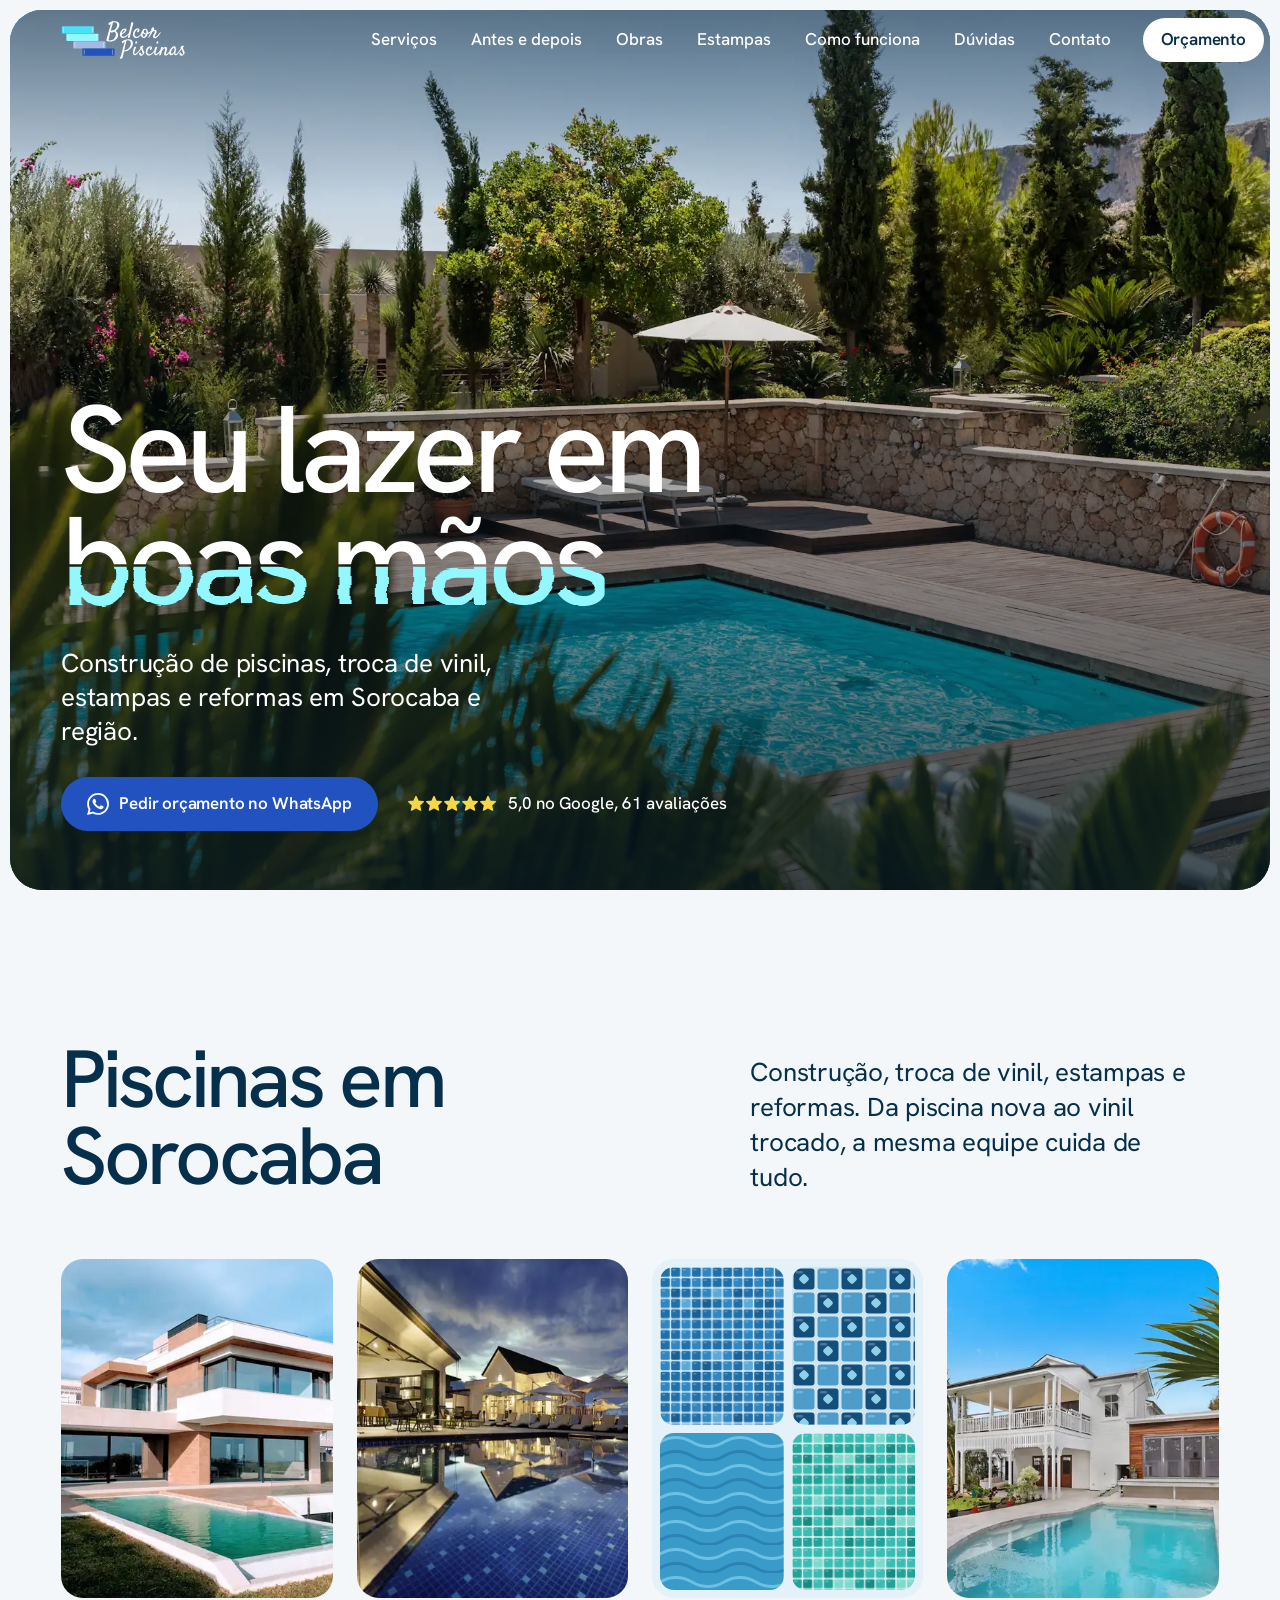
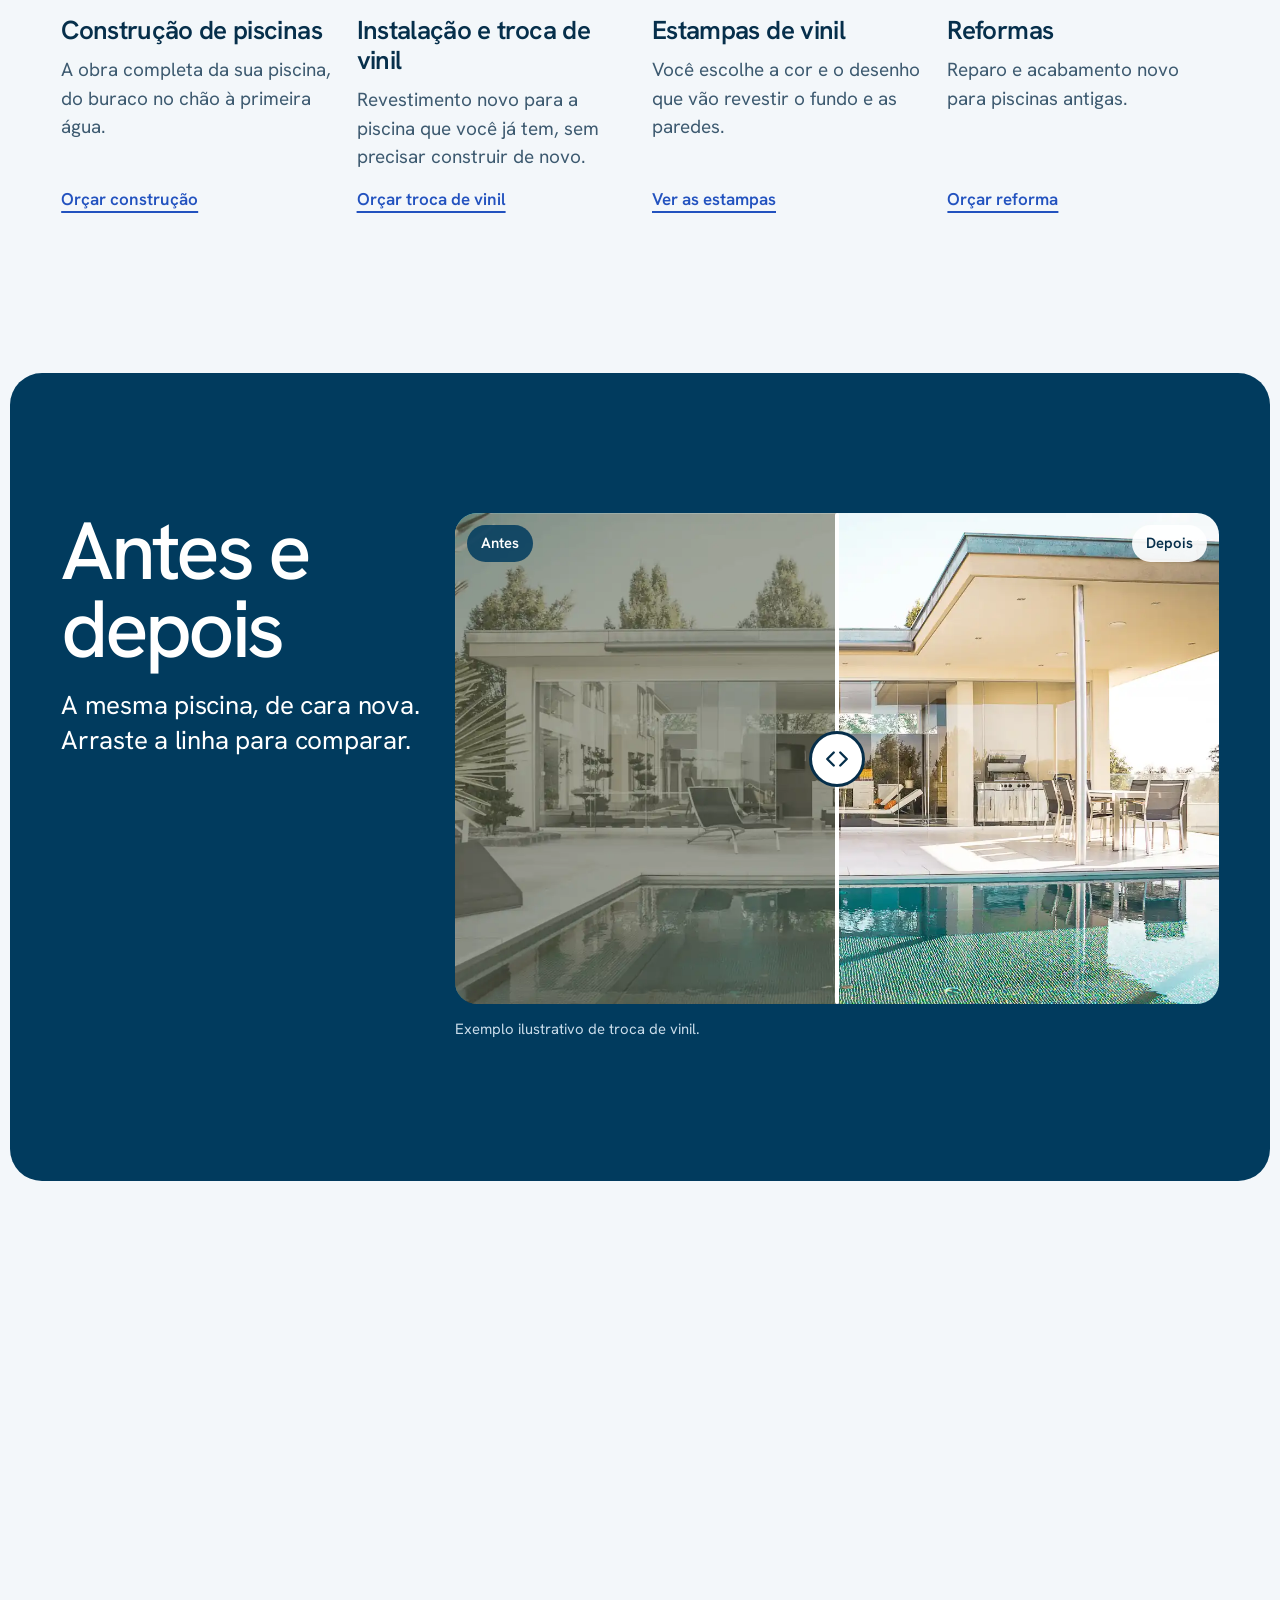
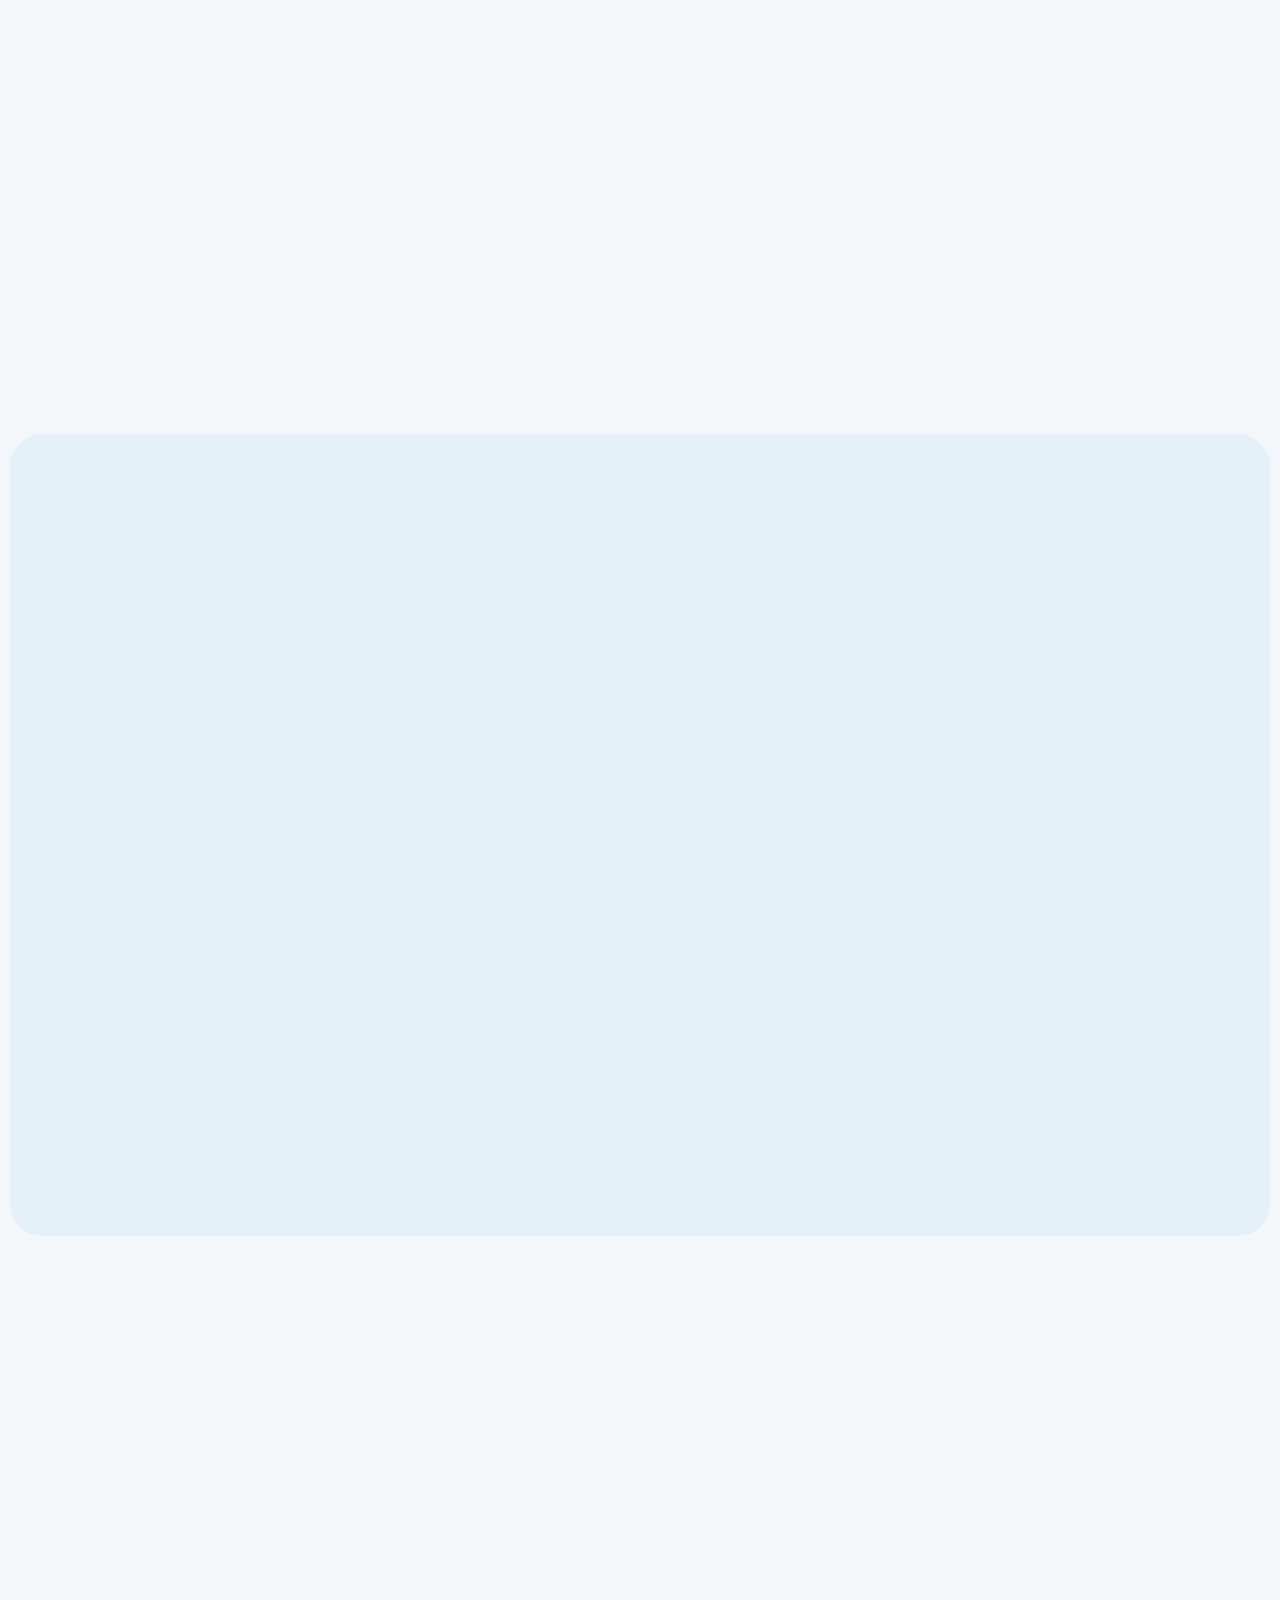
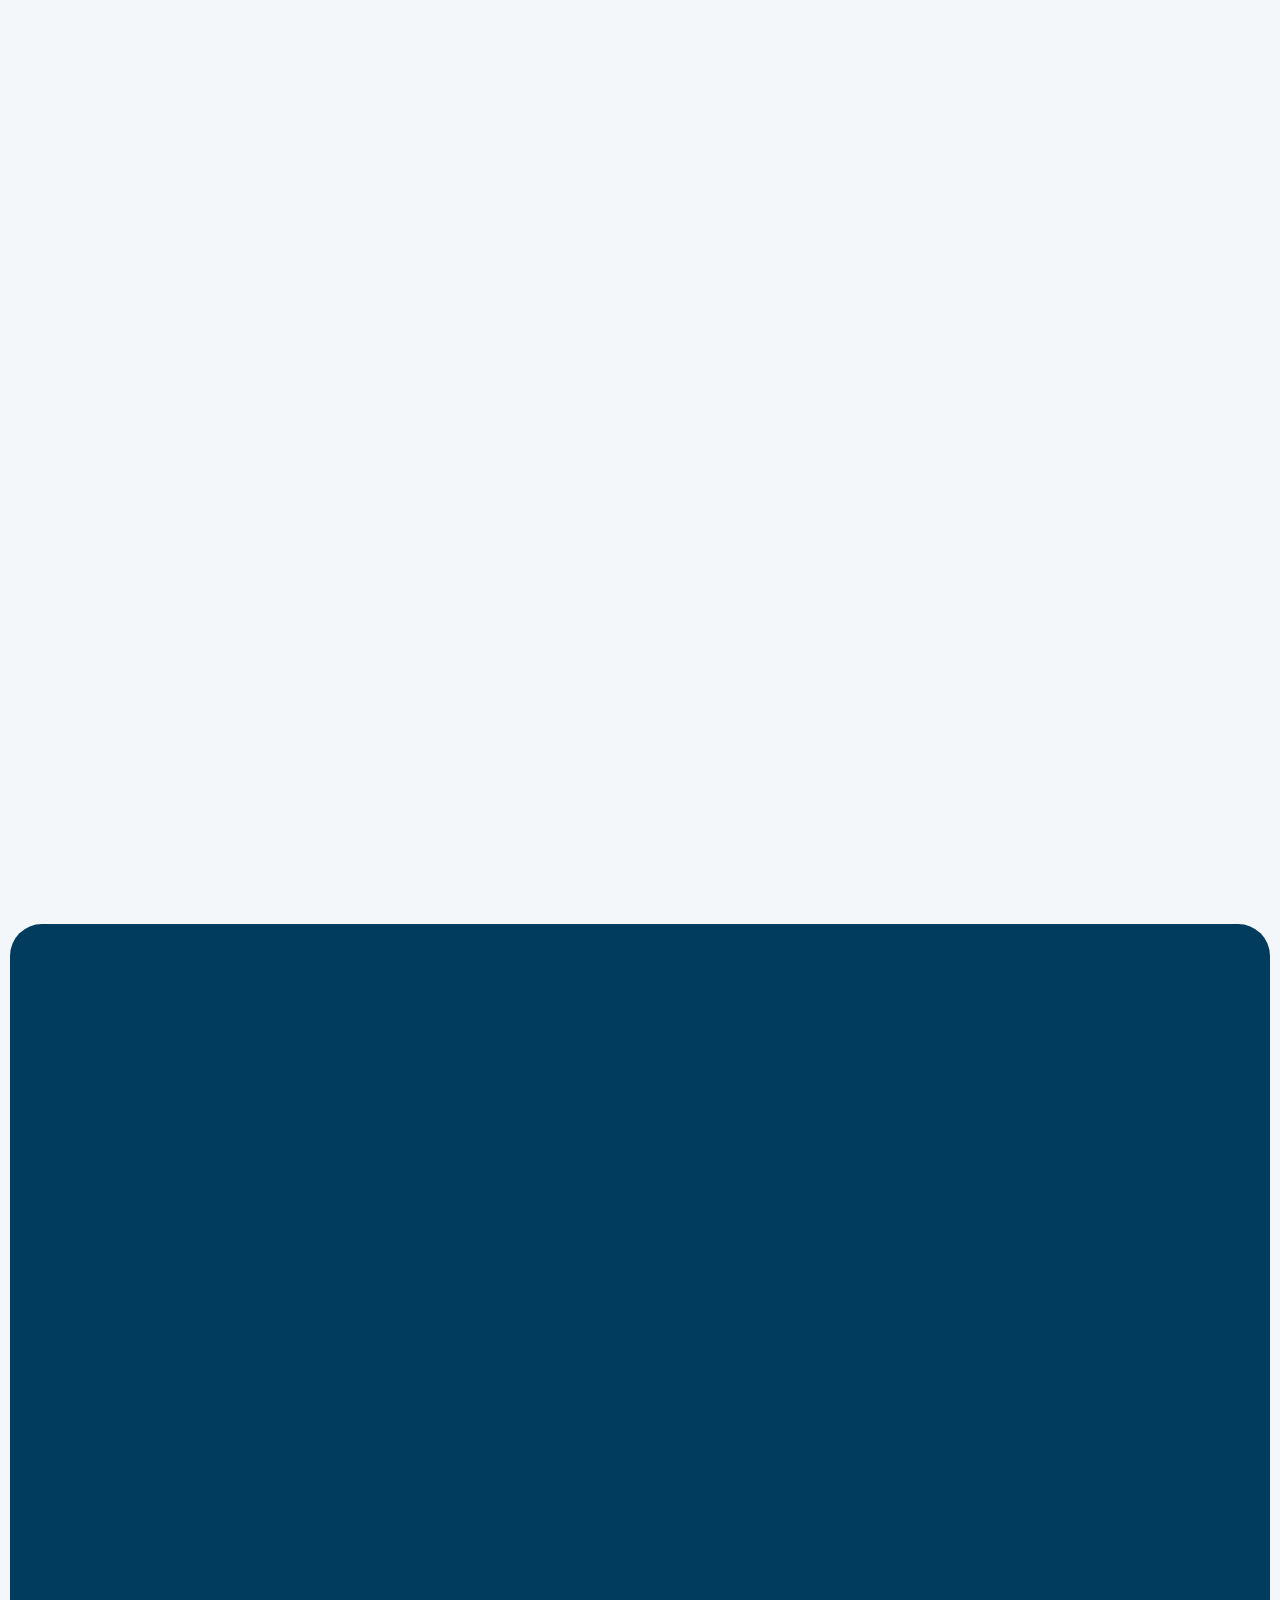
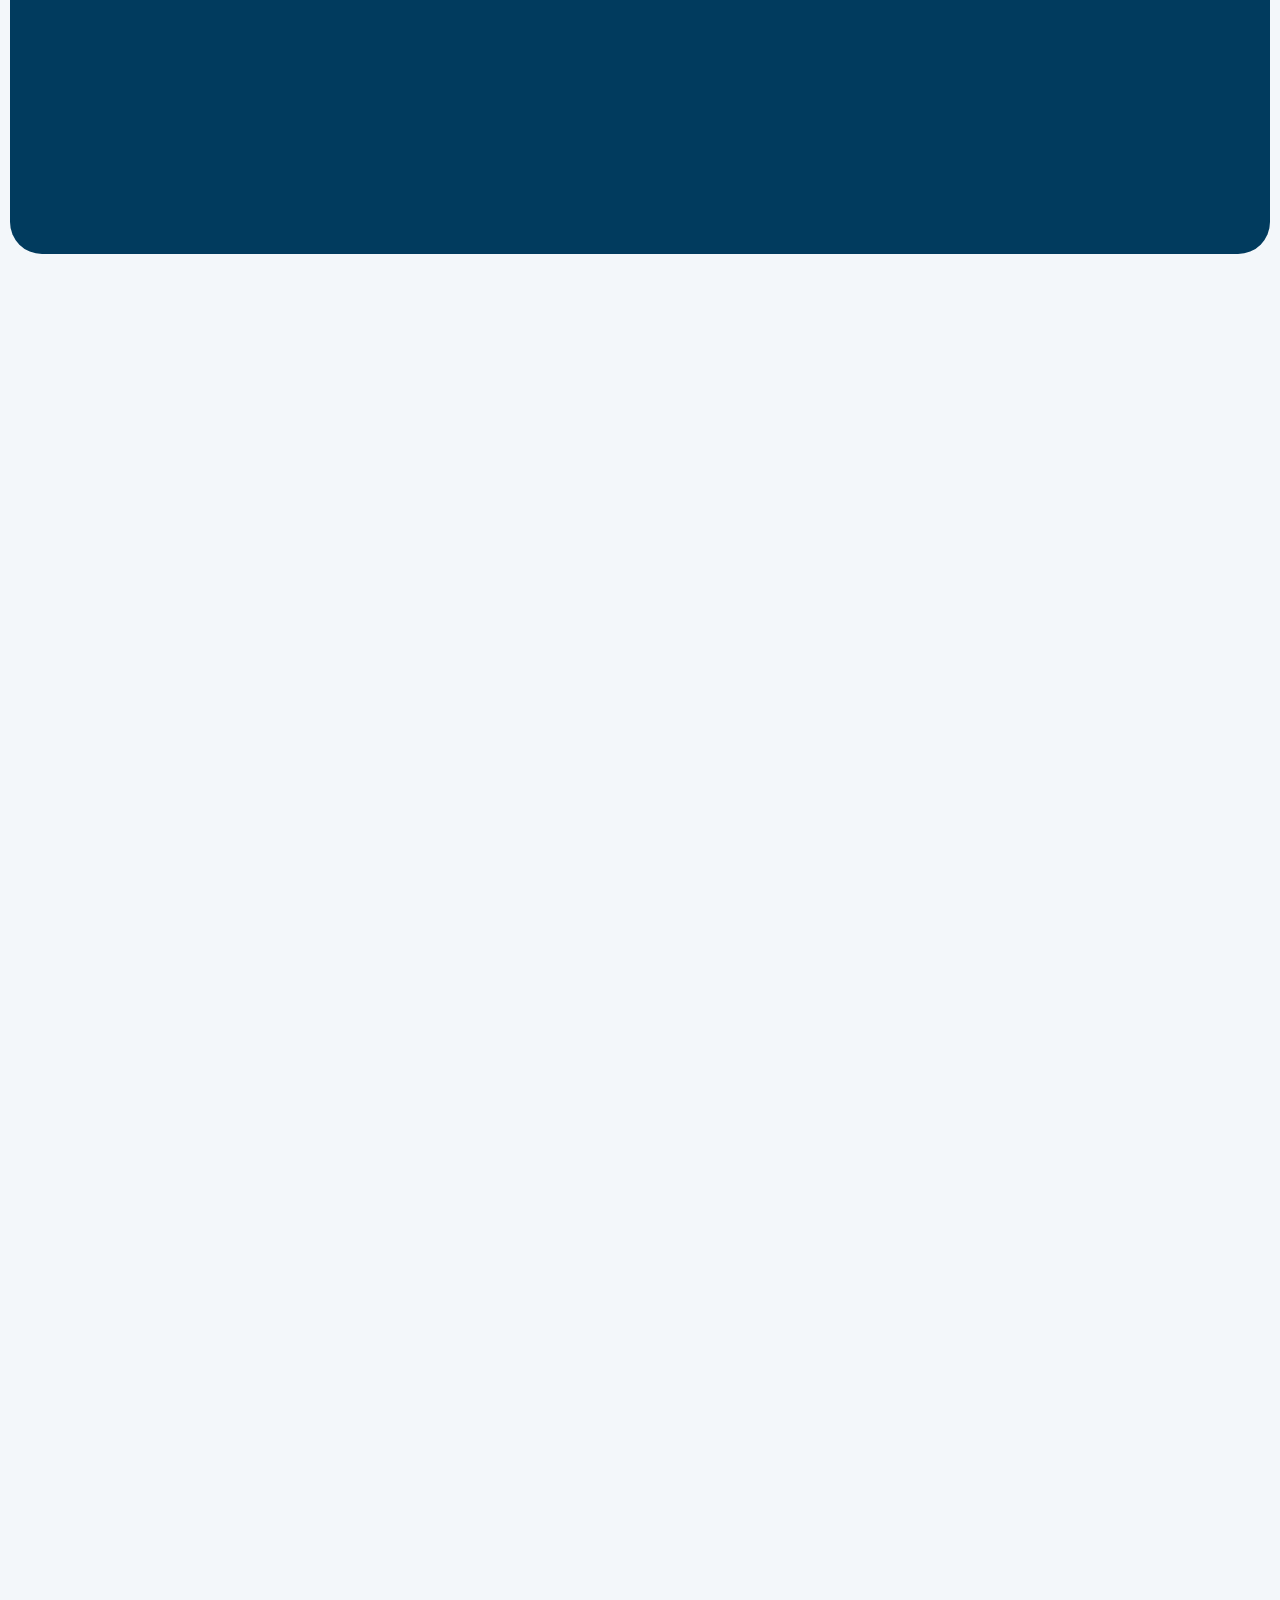
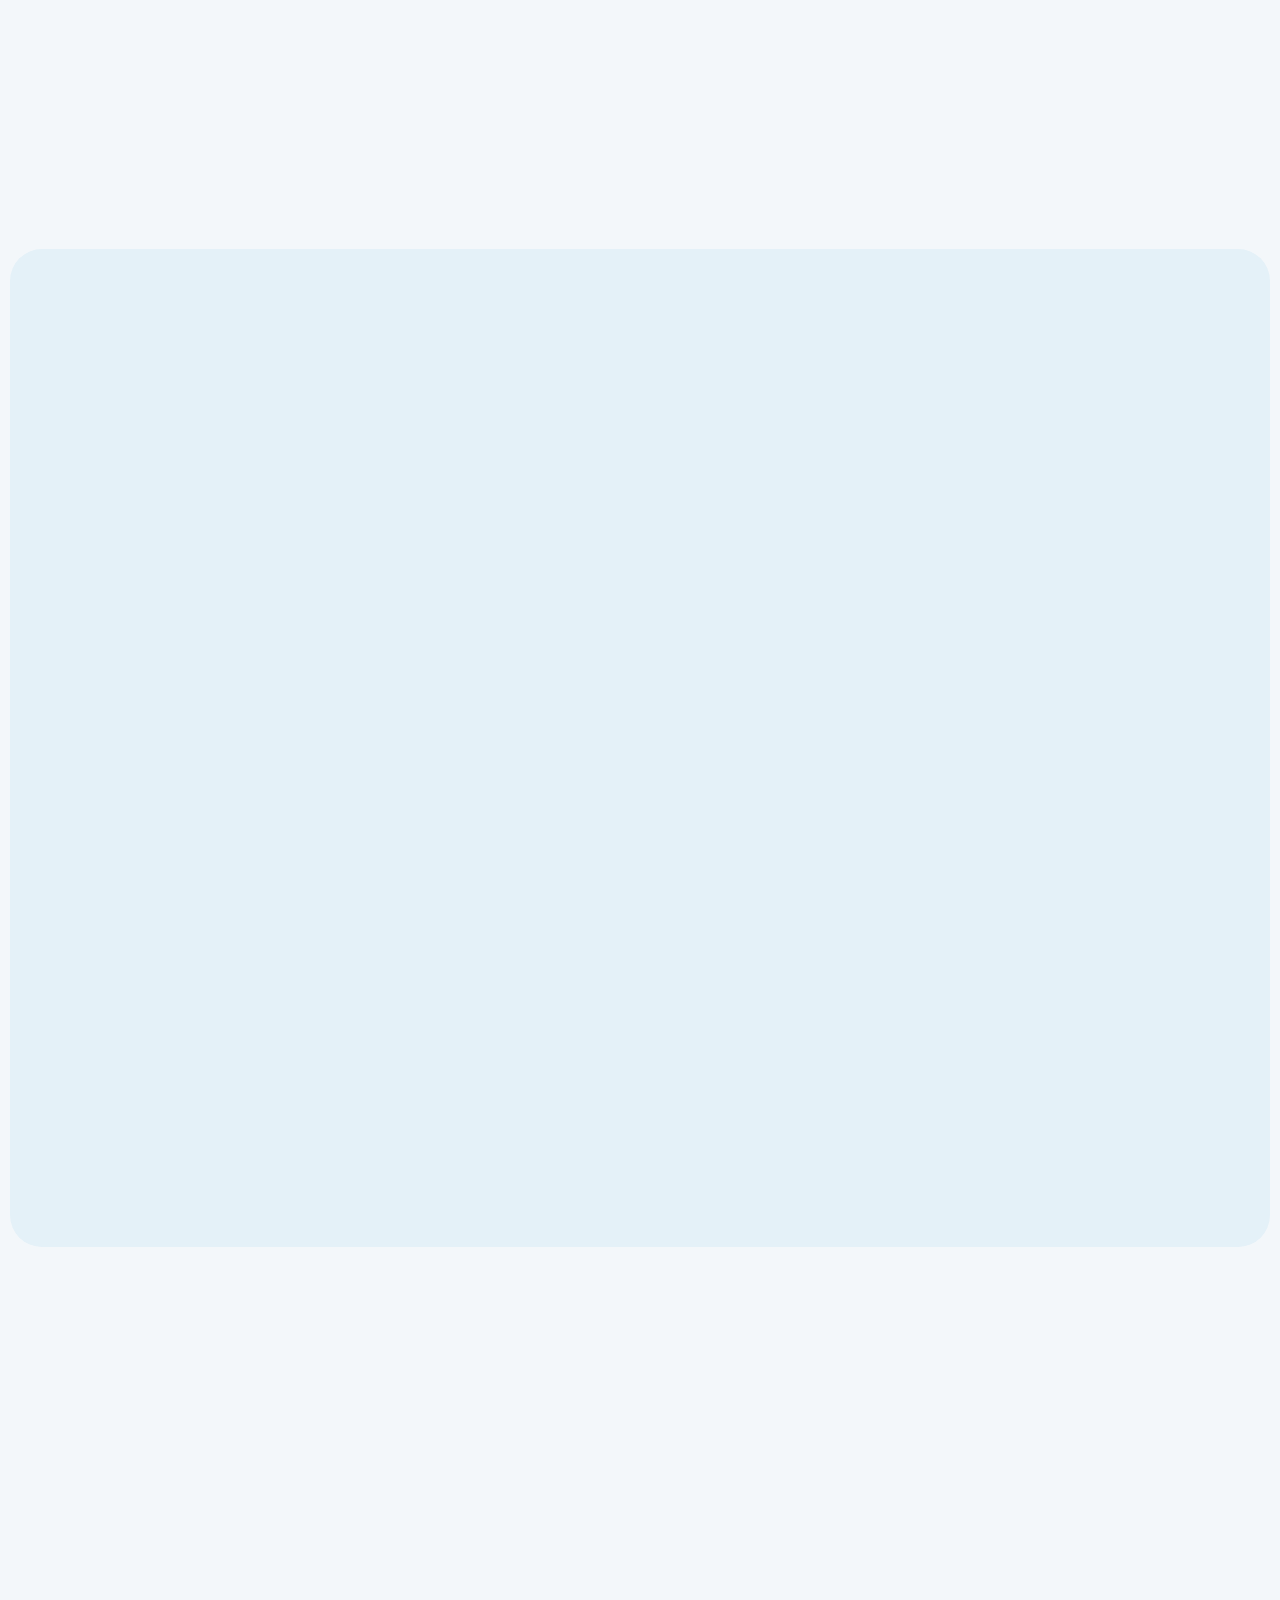
==== commit 2592023c: "Melhora a leitura e encurta a página - nenhum texto abaixo de 16 px no celular (nomes das estampas, " ====
--- a/index.html
+++ b/index.html
@@ -33,7 +33,7 @@
   <link rel="preload" as="image" href="assets/img/hero-828.webp" media="(max-width: 767px)" fetchpriority="high">
   <link rel="preload" as="image" href="assets/img/hero-1920.webp" media="(min-width: 768px)" fetchpriority="high">
 
-  <link rel="stylesheet" href="assets/css/style.css?v=2">
+  <link rel="stylesheet" href="assets/css/style.css?v=3">
   <script>document.documentElement.classList.add('js')</script>
 
   <script type="application/ld+json">
@@ -341,7 +341,7 @@
               <a class="text-link" href="#orcamento" data-service="Construção de piscina">Orçar construção</a>
             </div>
             <!-- TROCAR FOTO: obra ou piscina construída pela Belcor -->
-            <div class="service-media"><img src="assets/img/construcao.webp" srcset="assets/img/construcao-640.webp 640w, assets/img/construcao.webp 1100w" sizes="(min-width: 1100px) 25vw, (min-width: 640px) 50vw, 100vw" width="1100" height="800" loading="lazy" decoding="async" alt="Piscina retangular nova ao lado de uma casa moderna"></div>
+            <div class="service-media"><img src="assets/img/construcao.webp" srcset="assets/img/construcao-640.webp 640w, assets/img/construcao.webp 1100w" sizes="(min-width: 1100px) 25vw, (min-width: 640px) 50vw, 104px" width="1100" height="800" loading="lazy" decoding="async" alt="Piscina retangular nova ao lado de uma casa moderna"></div>
           </li>
           <li class="service" data-reveal>
             <h3>Instalação e troca de vinil</h3>
@@ -350,7 +350,7 @@
               <a class="text-link" href="#orcamento" data-service="Troca de vinil">Orçar troca de vinil</a>
             </div>
             <!-- TROCAR FOTO: troca de vinil feita pela Belcor -->
-            <div class="service-media"><img src="assets/img/vinil.webp" srcset="assets/img/vinil-640.webp 640w, assets/img/vinil.webp 1100w" sizes="(min-width: 1100px) 25vw, (min-width: 640px) 50vw, 100vw" width="1100" height="800" loading="lazy" decoding="async" alt="Piscina revestida com pastilhas azuis vista de perto"></div>
+            <div class="service-media"><img src="assets/img/vinil.webp" srcset="assets/img/vinil-640.webp 640w, assets/img/vinil.webp 1100w" sizes="(min-width: 1100px) 25vw, (min-width: 640px) 50vw, 104px" width="1100" height="800" loading="lazy" decoding="async" alt="Piscina revestida com pastilhas azuis vista de perto"></div>
           </li>
           <li class="service" data-reveal>
             <h3>Estampas de vinil</h3>
@@ -372,7 +372,7 @@
               <a class="text-link" href="#orcamento" data-service="Reforma">Orçar reforma</a>
             </div>
             <!-- TROCAR FOTO: reforma feita pela Belcor -->
-            <div class="service-media"><img src="assets/img/reforma.webp" srcset="assets/img/reforma-640.webp 640w, assets/img/reforma.webp 1100w" sizes="(min-width: 1100px) 25vw, (min-width: 640px) 50vw, 100vw" width="1100" height="800" loading="lazy" decoding="async" alt="Piscina de formato curvo em frente a uma casa branca"></div>
+            <div class="service-media"><img src="assets/img/reforma.webp" srcset="assets/img/reforma-640.webp 640w, assets/img/reforma.webp 1100w" sizes="(min-width: 1100px) 25vw, (min-width: 640px) 50vw, 104px" width="1100" height="800" loading="lazy" decoding="async" alt="Piscina de formato curvo em frente a uma casa branca"></div>
           </li>
         </ul>
       </div>
@@ -677,7 +677,7 @@
             <h3 class="step-head"><button type="button" aria-expanded="false" aria-controls="step-2">Visita</button></h3>
             <div class="step-body" id="step-2">
               <p>A equipe vai até o local para medir e avaliar o serviço. Com isso em mãos, você recebe o orçamento.</p>
-              <img src="assets/img/vinil.webp" srcset="assets/img/vinil-640.webp 640w, assets/img/vinil.webp 1100w" sizes="(min-width: 1100px) 25vw, (min-width: 640px) 50vw, 100vw" width="1100" height="800" loading="lazy" decoding="async" alt="Piscina revestida com pastilhas azuis vista de perto">
+              <img src="assets/img/vinil.webp" srcset="assets/img/vinil-640.webp 640w, assets/img/vinil.webp 1100w" sizes="(min-width: 900px) 35vw, 100vw" width="1100" height="800" loading="lazy" decoding="async" alt="Piscina revestida com pastilhas azuis vista de perto">
             </div>
           </li>
           <li class="step" style="--tone: #1b5fa6; --tone-ink: #ffffff">
@@ -717,11 +717,15 @@
         </div>
       </div>
 
-      <!-- AVALIAÇÕES REAIS: troque nome, iniciais, texto e "há quanto tempo" pelas avaliações do Google da Belcor.
-           A segunda lista (aria-hidden) é a cópia que fecha o laço da fileira: mantenha as duas iguais. -->
-      <div class="reviews" data-reveal>
-        <div class="reviews-track">
-          <ul class="reviews-list">
+      <!-- AVALIAÇÕES REAIS: troque nome, iniciais, texto e "há quanto tempo" pelas avaliações do Google da Belcor. -->
+      <div class="reviews" data-carousel data-reveal>
+        <div class="wrap reviews-nav">
+          <div class="carousel-arrows">
+            <button class="arrow" type="button" data-carousel-prev aria-label="Avaliações anteriores"><svg viewBox="0 0 24 24" aria-hidden="true"><path d="M15 5l-7 7 7 7" fill="none" stroke="currentColor" stroke-width="2.4" stroke-linecap="round" stroke-linejoin="round"/></svg></button>
+            <button class="arrow" type="button" data-carousel-next aria-label="Próximas avaliações"><svg viewBox="0 0 24 24" aria-hidden="true"><path d="M9 5l7 7-7 7" fill="none" stroke="currentColor" stroke-width="2.4" stroke-linecap="round" stroke-linejoin="round"/></svg></button>
+          </div>
+        </div>
+        <ul class="reviews-list" data-carousel-track>
             <li class="review">
               <div class="review-head">
                 <span class="review-avatar" aria-hidden="true">NC</span>
@@ -806,94 +810,7 @@
                 <span>há 2 meses · Google</span>
               </div>
             </li>
-          </ul>
-          <ul class="reviews-list" aria-hidden="true">
-            <li class="review">
-              <div class="review-head">
-                <span class="review-avatar" aria-hidden="true">NC</span>
-                <div>
-                  <p class="review-name">Nome do cliente</p>
-                  <p class="review-meta">Local Guide · 10 avaliações · 3 fotos</p>
-                </div>
-              </div>
-              <p class="review-text">“Aqui entra o texto de uma avaliação real do Google, do jeito que o cliente escreveu. Textos longos são cortados depois de sete linhas, com reticências no final, para todos os cartões ficarem do mesmo tamanho na fileira que passa pela tela…”</p>
-              <div class="review-foot">
-                <svg class="stars" viewBox="0 0 100 20" role="img" aria-label="5 de 5 estrelas"><use href="#i-stars"/></svg>
-                <span>há 2 meses · Google</span>
-              </div>
-            </li>
-            <li class="review">
-              <div class="review-head">
-                <span class="review-avatar" aria-hidden="true">NC</span>
-                <div>
-                  <p class="review-name">Nome do cliente</p>
-                  <p class="review-meta">Local Guide · 10 avaliações · 3 fotos</p>
-                </div>
-              </div>
-              <p class="review-text">“Aqui entra o texto de uma avaliação real do Google, do jeito que o cliente escreveu. Textos longos são cortados depois de sete linhas, com reticências no final, para todos os cartões ficarem do mesmo tamanho na fileira que passa pela tela…”</p>
-              <div class="review-foot">
-                <svg class="stars" viewBox="0 0 100 20" role="img" aria-label="5 de 5 estrelas"><use href="#i-stars"/></svg>
-                <span>há 2 meses · Google</span>
-              </div>
-            </li>
-            <li class="review">
-              <div class="review-head">
-                <span class="review-avatar" aria-hidden="true">NC</span>
-                <div>
-                  <p class="review-name">Nome do cliente</p>
-                  <p class="review-meta">Local Guide · 10 avaliações · 3 fotos</p>
-                </div>
-              </div>
-              <p class="review-text">“Aqui entra o texto de uma avaliação real do Google, do jeito que o cliente escreveu. Textos longos são cortados depois de sete linhas, com reticências no final, para todos os cartões ficarem do mesmo tamanho na fileira que passa pela tela…”</p>
-              <div class="review-foot">
-                <svg class="stars" viewBox="0 0 100 20" role="img" aria-label="5 de 5 estrelas"><use href="#i-stars"/></svg>
-                <span>há 2 meses · Google</span>
-              </div>
-            </li>
-            <li class="review">
-              <div class="review-head">
-                <span class="review-avatar" aria-hidden="true">NC</span>
-                <div>
-                  <p class="review-name">Nome do cliente</p>
-                  <p class="review-meta">Local Guide · 10 avaliações · 3 fotos</p>
-                </div>
-              </div>
-              <p class="review-text">“Aqui entra o texto de uma avaliação real do Google, do jeito que o cliente escreveu. Textos longos são cortados depois de sete linhas, com reticências no final, para todos os cartões ficarem do mesmo tamanho na fileira que passa pela tela…”</p>
-              <div class="review-foot">
-                <svg class="stars" viewBox="0 0 100 20" role="img" aria-label="5 de 5 estrelas"><use href="#i-stars"/></svg>
-                <span>há 2 meses · Google</span>
-              </div>
-            </li>
-            <li class="review">
-              <div class="review-head">
-                <span class="review-avatar" aria-hidden="true">NC</span>
-                <div>
-                  <p class="review-name">Nome do cliente</p>
-                  <p class="review-meta">Local Guide · 10 avaliações · 3 fotos</p>
-                </div>
-              </div>
-              <p class="review-text">“Aqui entra o texto de uma avaliação real do Google, do jeito que o cliente escreveu. Textos longos são cortados depois de sete linhas, com reticências no final, para todos os cartões ficarem do mesmo tamanho na fileira que passa pela tela…”</p>
-              <div class="review-foot">
-                <svg class="stars" viewBox="0 0 100 20" role="img" aria-label="5 de 5 estrelas"><use href="#i-stars"/></svg>
-                <span>há 2 meses · Google</span>
-              </div>
-            </li>
-            <li class="review">
-              <div class="review-head">
-                <span class="review-avatar" aria-hidden="true">NC</span>
-                <div>
-                  <p class="review-name">Nome do cliente</p>
-                  <p class="review-meta">Local Guide · 10 avaliações · 3 fotos</p>
-                </div>
-              </div>
-              <p class="review-text">“Aqui entra o texto de uma avaliação real do Google, do jeito que o cliente escreveu. Textos longos são cortados depois de sete linhas, com reticências no final, para todos os cartões ficarem do mesmo tamanho na fileira que passa pela tela…”</p>
-              <div class="review-foot">
-                <svg class="stars" viewBox="0 0 100 20" role="img" aria-label="5 de 5 estrelas"><use href="#i-stars"/></svg>
-                <span>há 2 meses · Google</span>
-              </div>
-            </li>
-          </ul>
-        </div>
+        </ul>
       </div>
     </section>
 
@@ -991,7 +908,7 @@
         </div>
 
         <div class="map" data-reveal>
-          <iframe title="Mapa: Alameda Prof. Mário de Almeida, 498, Cidade Jardim, Sorocaba" src="https://www.google.com/maps?q=Alameda%20Prof.%20M%C3%A1rio%20de%20Almeida%2C%20498%2C%20Cidade%20Jardim%2C%20Sorocaba%20-%20SP&amp;z=15&amp;output=embed" loading="lazy" referrerpolicy="no-referrer-when-downgrade" allowfullscreen></iframe>
+          <iframe title="Mapa: Alameda Prof. Mário de Almeida, 498, Cidade Jardim, Sorocaba" src="https://www.google.com/maps?q=Alameda%20Prof.%20M%C3%A1rio%20de%20Almeida%2C%20498%2C%20Cidade%20Jardim%2C%20Sorocaba%20-%20SP&amp;z=15&amp;hl=pt-BR&amp;output=embed" loading="lazy" referrerpolicy="no-referrer-when-downgrade" allowfullscreen></iframe>
         </div>
       </div>
     </section>
@@ -1002,21 +919,18 @@
     <div class="wrap">
       <div class="footer-top">
         <p class="footer-brand"><img src="assets/img/logo-belcor-azul.svg" width="584" height="187" alt="Belcor Piscinas" decoding="async"></p>
-        <p>Alameda Prof. Mário de Almeida, 498<br>Cidade Jardim, Sorocaba/SP</p>
-        <p>Seg a sex, 8h às 17h<br>Sábado, 8h às 12h</p>
         <a class="to-top" href="#topo">Voltar ao topo</a>
       </div>
 
       <h2 id="rodape-titulo" class="footer-title">Seu lazer em boas mãos. Fale com a Belcor:</h2>
       <a class="footer-phone" href="tel:+5515988240116" aria-label="Ligar para (15) 98824-0116">(15) 98824-0116</a>
 
+      <!-- As fotos provisórias são do Unsplash (lista no README). -->
       <div class="footer-meta">
         <a class="insta" href="https://www.instagram.com/belcorpiscinas/" target="_blank" rel="noopener">
           <svg class="ico" viewBox="0 0 24 24" aria-hidden="true"><rect x="3" y="3" width="18" height="18" rx="5" fill="none" stroke="currentColor" stroke-width="2"/><circle cx="12" cy="12" r="4.2" fill="none" stroke="currentColor" stroke-width="2"/><circle cx="17.4" cy="6.6" r="1.3" fill="currentColor"/></svg>
           @belcorpiscinas
         </a>
-        <span>Fotos ilustrativas: Unsplash</span>
-        <span>Sorocaba, <span data-year>2026</span></span>
       </div>
     </div>
   </footer>
@@ -1050,6 +964,6 @@
     <symbol id="i-stars" viewBox="0 0 100 20"><use href="#i-star" x="0" width="20" height="20"/><use href="#i-star" x="20" width="20" height="20"/><use href="#i-star" x="40" width="20" height="20"/><use href="#i-star" x="60" width="20" height="20"/><use href="#i-star" x="80" width="20" height="20"/></symbol>
   </svg>
 
-  <script src="assets/js/main.js?v=2" defer></script>
+  <script src="assets/js/main.js?v=3" defer></script>
 </body>
 </html>
--- a/assets/css/style.css
+++ b/assets/css/style.css
@@ -47,7 +47,7 @@
 
   /* Tipografia */
   --font: "Hanken Grotesk", system-ui, -apple-system, "Segoe UI", Roboto, sans-serif;
-  --step-small: clamp(0.875rem, 0.85rem + 0.1vw, 0.9375rem);
+  --step-small: 1rem;      /* no celular nenhum texto fica abaixo de 16 px */
   --step-body: clamp(1.0625rem, 1rem + 0.25vw, 1.1875rem);
   --step-lead: clamp(1.25rem, 1.1rem + 0.7vw, 1.625rem);
   --step-head: clamp(2.5rem, 1.4rem + 4.6vw, 5.5rem);
@@ -73,7 +73,7 @@
 }
 
 @media (min-width: 768px) {
-  :root { --pad-x: clamp(24px, 4vw, 64px); --pad-y: clamp(112px, 11vw, 184px); --gap: 10px; }
+  :root { --pad-x: clamp(24px, 4vw, 64px); --pad-y: clamp(112px, 11vw, 184px); --gap: 10px; --step-small: clamp(0.875rem, 0.85rem + 0.1vw, 0.9375rem); }
 }
 
 /* ---------- Base ---------- */
@@ -113,7 +113,7 @@
   overflow: hidden;
   isolation: isolate;
 }
-#avaliacoes, #contato, .footer { content-visibility: auto; contain-intrinsic-size: auto 900px; }
+#obras, #estampas, #orcamento, #como-funciona, #avaliacoes, #duvidas, #contato, .footer { content-visibility: auto; contain-intrinsic-size: auto 900px; }
 .chapter + .chapter, main > .chapter:first-child, main + .chapter { margin-top: var(--gap); }
 .ch-paper { background: transparent; }
 .ch-aqua { background: var(--tint); color: var(--ink); }
@@ -294,8 +294,8 @@
 @media (min-width: 1100px) {
   .hero-copy { display: grid; grid-template-columns: repeat(12, 1fr); column-gap: 24px; align-items: end; padding-bottom: calc(var(--pad-x) + 8px); }
   .hero-title { grid-column: 1 / -1; }
-  .hero-sub { grid-column: 1 / span 6; margin-top: 36px; }
-  .hero-actions { grid-column: 8 / -1; justify-self: end; flex-direction: column; align-items: flex-end; gap: 16px; margin-top: 36px; }
+  .hero-sub { grid-column: 1 / span 6; margin-top: 32px; }
+  .hero-actions { grid-column: 1 / -1; justify-self: start; flex-direction: row; align-items: center; gap: 28px; margin-top: 28px; }
 }
 
 /* =========================================================================
@@ -331,6 +331,19 @@
 .text-link:hover { color: var(--navy); text-underline-offset: 9px; }
 .ch-deep .text-link { color: var(--cyan); }
 
+@media (max-width: 639px) {
+  .service-list { gap: 20px; margin-top: 32px; }
+  .service {
+    display: grid; grid-template-columns: 104px minmax(0, 1fr); column-gap: 16px; row-gap: 2px;
+    grid-template-areas: "media title" "media body"; align-items: start;
+  }
+  .service h3 { grid-area: title; font-size: 1.25rem; }
+  .service-body { grid-area: body; gap: 2px; }
+  .service-body p { font-size: 1rem; line-height: 1.45; }
+  .service-media { grid-area: media; order: 0; margin: 0; width: 104px; height: 104px; aspect-ratio: 1; border-radius: var(--r-md); }
+  .service-art { gap: 4px; padding: 4px; }
+  .service-art span { border-radius: calc(var(--r-md) - 4px); }
+}
 @media (min-width: 640px) { .service-list { grid-template-columns: repeat(2, minmax(0, 1fr)); gap: 48px 24px; } }
 @media (min-width: 900px) {
   .services-intro { display: grid; grid-template-columns: repeat(12, 1fr); column-gap: 24px; align-items: end; }
@@ -734,6 +747,7 @@
    6. COMO FUNCIONA — sanfona: abre ao passar o mouse (ou tocar)
    ========================================================================= */
 .steps { display: flex; flex-direction: column; gap: var(--gap); margin-top: 40px; }
+.steps-section .wrap { padding-bottom: clamp(56px, 6vw, 96px); }
 .step { background: var(--tone); color: var(--tone-ink); border-radius: var(--r-lg); overflow: hidden; position: relative; }
 .step-head { margin: 0; }
 .step-head button {
@@ -801,7 +815,7 @@
 /* =========================================================================
    7. NOTA DO GOOGLE — nota grande, texto e uma fileira de avaliações
    ========================================================================= */
-.rating .wrap { padding-bottom: 56px; }
+.rating .wrap { padding-top: clamp(64px, 6vw, 112px); padding-bottom: 40px; }
 .rating-head { display: grid; gap: 28px; }
 .rating-score { display: grid; justify-items: stretch; gap: 18px; justify-self: start; }
 .score { font-size: clamp(6rem, 3rem + 9vw, 11rem); font-weight: 500; line-height: .8; letter-spacing: -0.06em; color: var(--navy); }
@@ -815,13 +829,19 @@
 .rating-insta { color: var(--ink); }
 
 /* a fileira vai de uma borda da tela à outra, como uma faixa de cartões passando */
-.reviews { overflow: hidden; margin: 0 calc(var(--gap) * -1) clamp(72px, 8vw, 128px); }
-.reviews-track { display: flex; width: max-content; animation: reviews-roll 80s linear infinite paused; }
-.reviews.is-live .reviews-track { animation-play-state: running; }
-.reviews.is-live:hover .reviews-track { animation-play-state: paused; }
-.reviews-list { display: flex; gap: 16px; padding-right: 16px; }
+/* fileira que a pessoa desliza com o dedo (no computador, com as setas) */
+.reviews { margin: 0 0 clamp(48px, 5vw, 88px); }
+.reviews-nav { display: none; padding-top: 0; padding-bottom: 16px; justify-content: flex-end; }
+@media (min-width: 900px) and (hover: hover) { .reviews-nav { display: flex; } }
+.reviews-list {
+  display: grid; grid-auto-flow: column; grid-auto-columns: min(84vw, 380px); gap: 16px;
+  overflow-x: auto; overscroll-behavior-x: contain; scroll-snap-type: x mandatory; scrollbar-width: none;
+  padding: 0 var(--pad-x) 4px; scroll-padding-inline: var(--pad-x);
+}
+.reviews-list::-webkit-scrollbar { display: none; }
+.review { scroll-snap-align: start; }
 .review {
-  width: min(84vw, 380px); min-height: 340px;
+  min-height: 320px;
   background: var(--white);
   border-radius: var(--r-lg);
   padding: 24px;
@@ -838,7 +858,6 @@
 .review-text { font-size: 1rem; line-height: 1.6; color: var(--ink); display: -webkit-box; -webkit-line-clamp: 7; -webkit-box-orient: vertical; overflow: hidden; }
 .review-foot { margin-top: auto; display: flex; align-items: center; justify-content: space-between; font-size: var(--step-small); color: var(--ink-soft); }
 .review-foot .stars { width: 96px; height: 18px; }
-@keyframes reviews-roll { from { transform: translateX(-50%); } to { transform: translateX(0); } }
 
 @media (min-width: 900px) {
   /* nota e estrelas à esquerda; título e texto à direita; botão e Instagram lado a lado embaixo */
@@ -848,16 +867,11 @@
   .score { font-size: clamp(10rem, 4rem + 13vw, 20rem); }
   .stars-lg { height: 48px; margin-top: .9em; } /* espaço para a vírgula do 5,0 */
 }
-@media (prefers-reduced-motion: reduce) {
-  .reviews { overflow-x: auto; }
-  .reviews-track { animation: none; }
-  .reviews-list[aria-hidden="true"] { display: none; }
-}
 
 /* =========================================================================
    7B. PERGUNTAS FREQUENTES — sanfona: só a pergunta aparece, a resposta abre ao tocar
    ========================================================================= */
-.faq .wrap { padding-top: clamp(64px, 6vw, 112px); }
+.faq .wrap { padding-top: clamp(24px, 3vw, 48px); }
 .faq-grid { display: grid; gap: 28px; }
 .faq-intro .lead { max-width: 30ch; }
 .faq-list { display: grid; gap: var(--gap); }
@@ -932,7 +946,7 @@
 .fact dd a[href^="tel:"] { text-decoration: underline; text-underline-offset: 4px; }
 .fact-or { color: var(--ink-soft); font-weight: 500; margin: 0 4px; }
 .fact dd a:hover { text-decoration: underline; text-underline-offset: 4px; }
-.map { position: relative; border-radius: var(--r-chapter); overflow: hidden; min-height: 360px; background: var(--tint); }
+.map { position: relative; border-radius: var(--r-chapter); overflow: hidden; min-height: 280px; background: var(--tint); }
 .map iframe { position: absolute; inset: 0; width: 100%; height: 100%; border: 0; }
 
 @media (min-width: 900px) {
@@ -945,12 +959,14 @@
    10. RODAPÉ — direto no fundo da página, sem cartão
    ========================================================================= */
 .footer { color: var(--ink); }
-.footer .wrap { padding-top: clamp(56px, 6vw, 96px); padding-bottom: calc(28px + env(safe-area-inset-bottom)); display: grid; }
-.footer-top { display: grid; gap: 16px; font-size: var(--step-ui); color: var(--ink-soft); }
+/* no celular sobra espaço embaixo para o botão flutuante do WhatsApp não cobrir nada */
+.footer .wrap { padding-top: clamp(48px, 5vw, 88px); padding-bottom: calc(96px + env(safe-area-inset-bottom)); display: grid; }
+@media (min-width: 900px) { .footer .wrap { padding-bottom: calc(32px + env(safe-area-inset-bottom)); } }
+.footer-top { display: flex; align-items: center; justify-content: space-between; gap: 16px; }
 .footer-brand { line-height: 0; }
 .footer-brand img { height: 52px; width: auto; }
 .to-top { justify-self: start; display: inline-flex; align-items: center; min-height: 44px; font-weight: 600; color: var(--royal); }
-.footer-title { margin-top: clamp(48px, 6vw, 88px); font-size: var(--step-lead); font-weight: 500; letter-spacing: -0.02em; line-height: 1.2; position: relative; z-index: 1; }
+.footer-title { margin-top: clamp(32px, 4vw, 64px); font-size: var(--step-lead); font-weight: 500; letter-spacing: -0.02em; line-height: 1.2; position: relative; z-index: 1; }
 .footer-phone {
   display: inline-block; justify-self: start; margin-top: .18em; min-height: 44px;
   font-size: clamp(2.75rem, 12.4vw, 13rem);
@@ -959,18 +975,14 @@
   transition: color var(--dur) ease;
 }
 .footer-phone:hover { color: var(--royal); }
-.footer-meta { display: grid; gap: 8px; margin-top: 40px; font-size: var(--step-small); color: var(--ink-soft); }
+.footer-meta { display: flex; margin-top: 24px; }
 .insta { display: inline-flex; align-items: center; gap: 8px; min-height: 44px; font-weight: 600; font-size: var(--step-ui); color: var(--ink); text-decoration: none; }
 .insta .ico { width: 22px; height: 22px; }
 .insta:hover { color: var(--royal); }
 
 @media (min-width: 900px) {
-  .footer-top { grid-template-columns: 3fr 3fr 3fr auto; align-items: start; }
-  .to-top { justify-self: end; min-height: auto; }
+
   .footer-phone { font-size: var(--step-display); }
-  .footer-meta { grid-template-columns: 1fr auto 1fr; align-items: center; }
-  .footer-meta > :nth-child(2) { text-align: center; }
-  .footer-meta > :last-child { text-align: right; }
 }
 
 /* =========================================================================
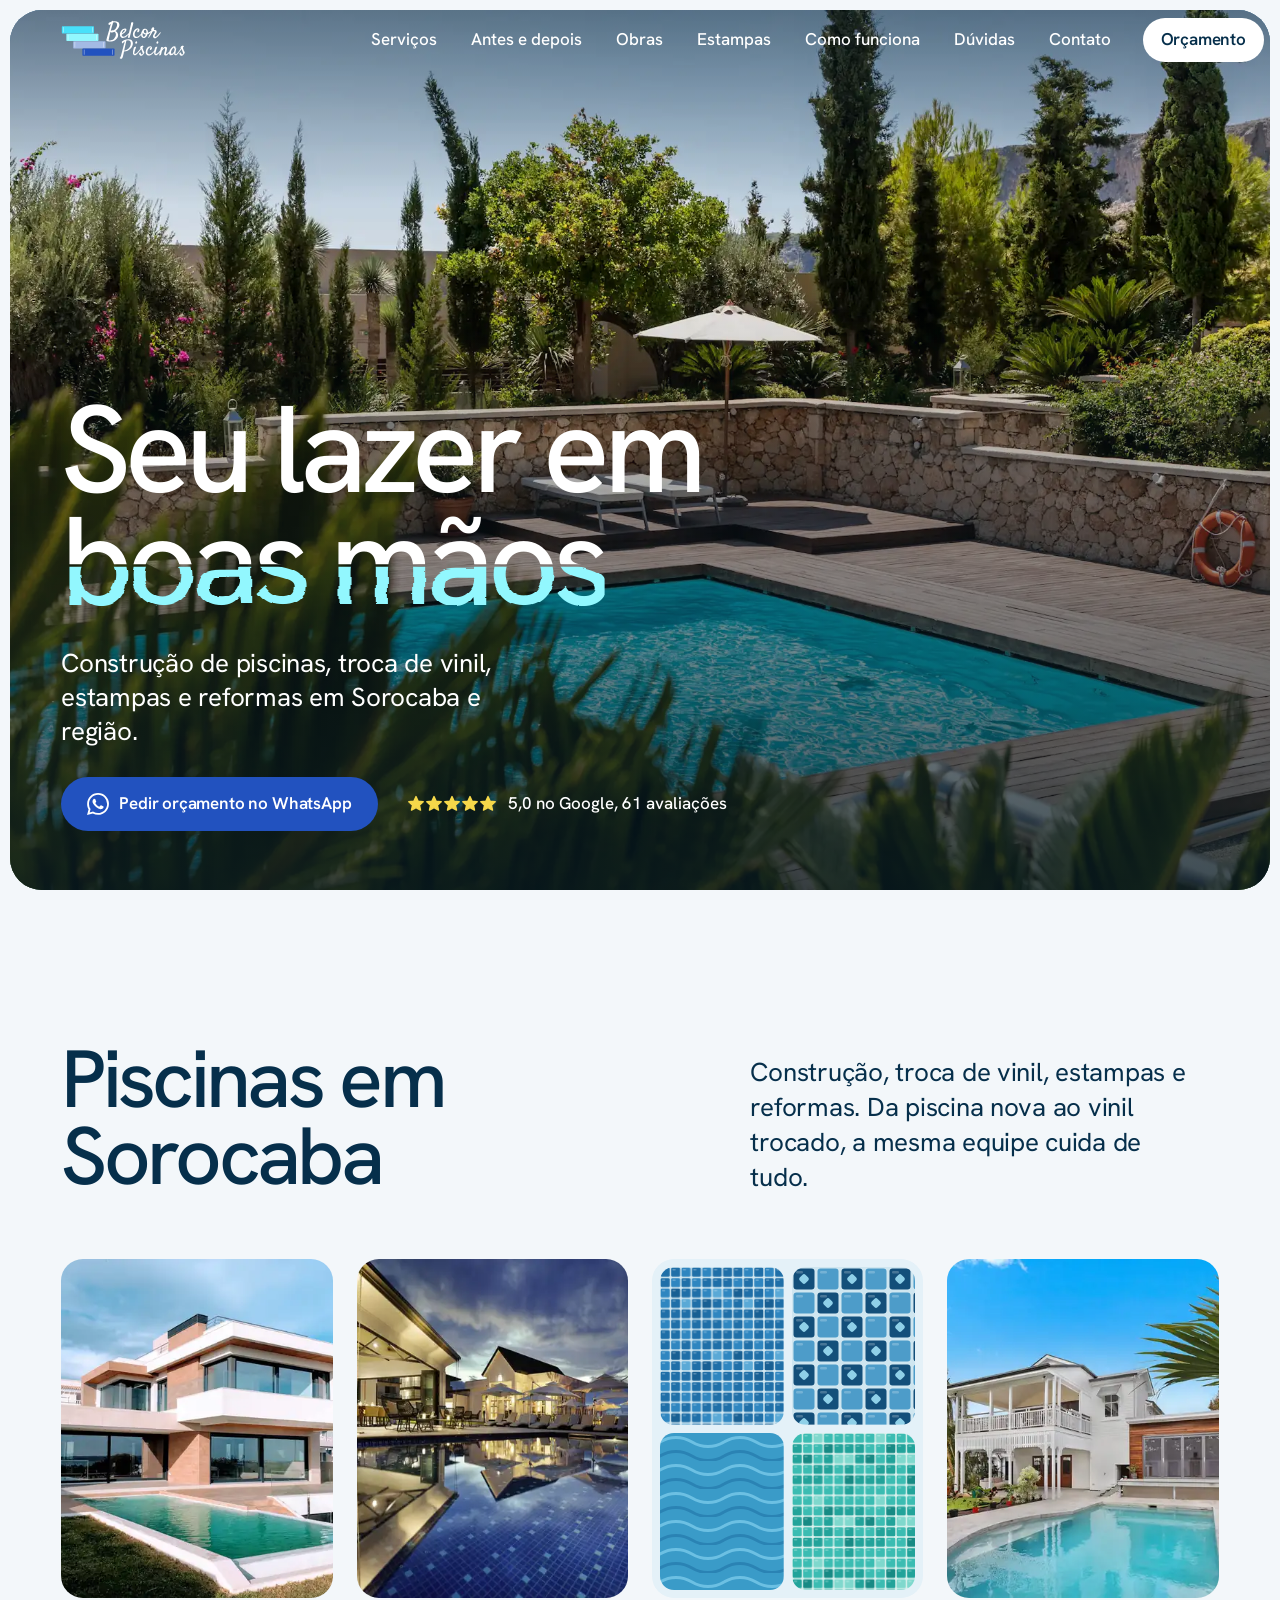
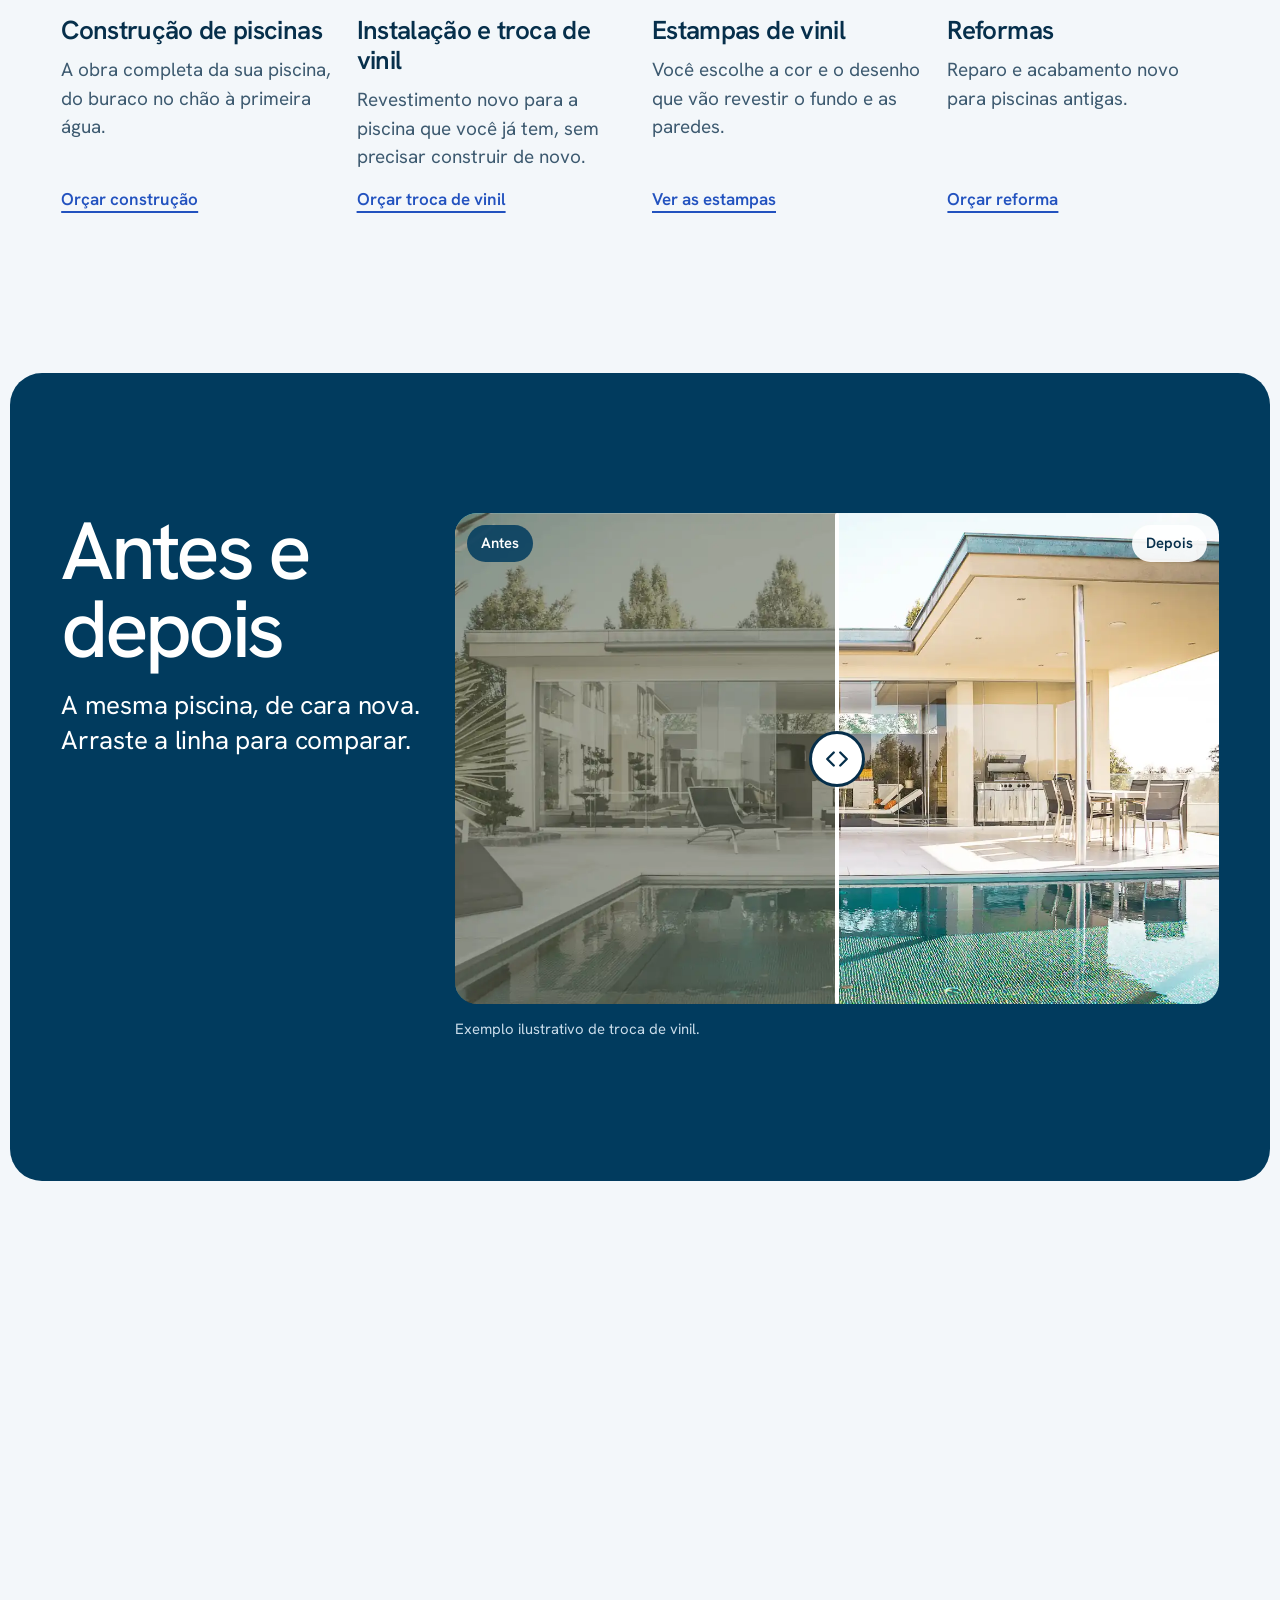
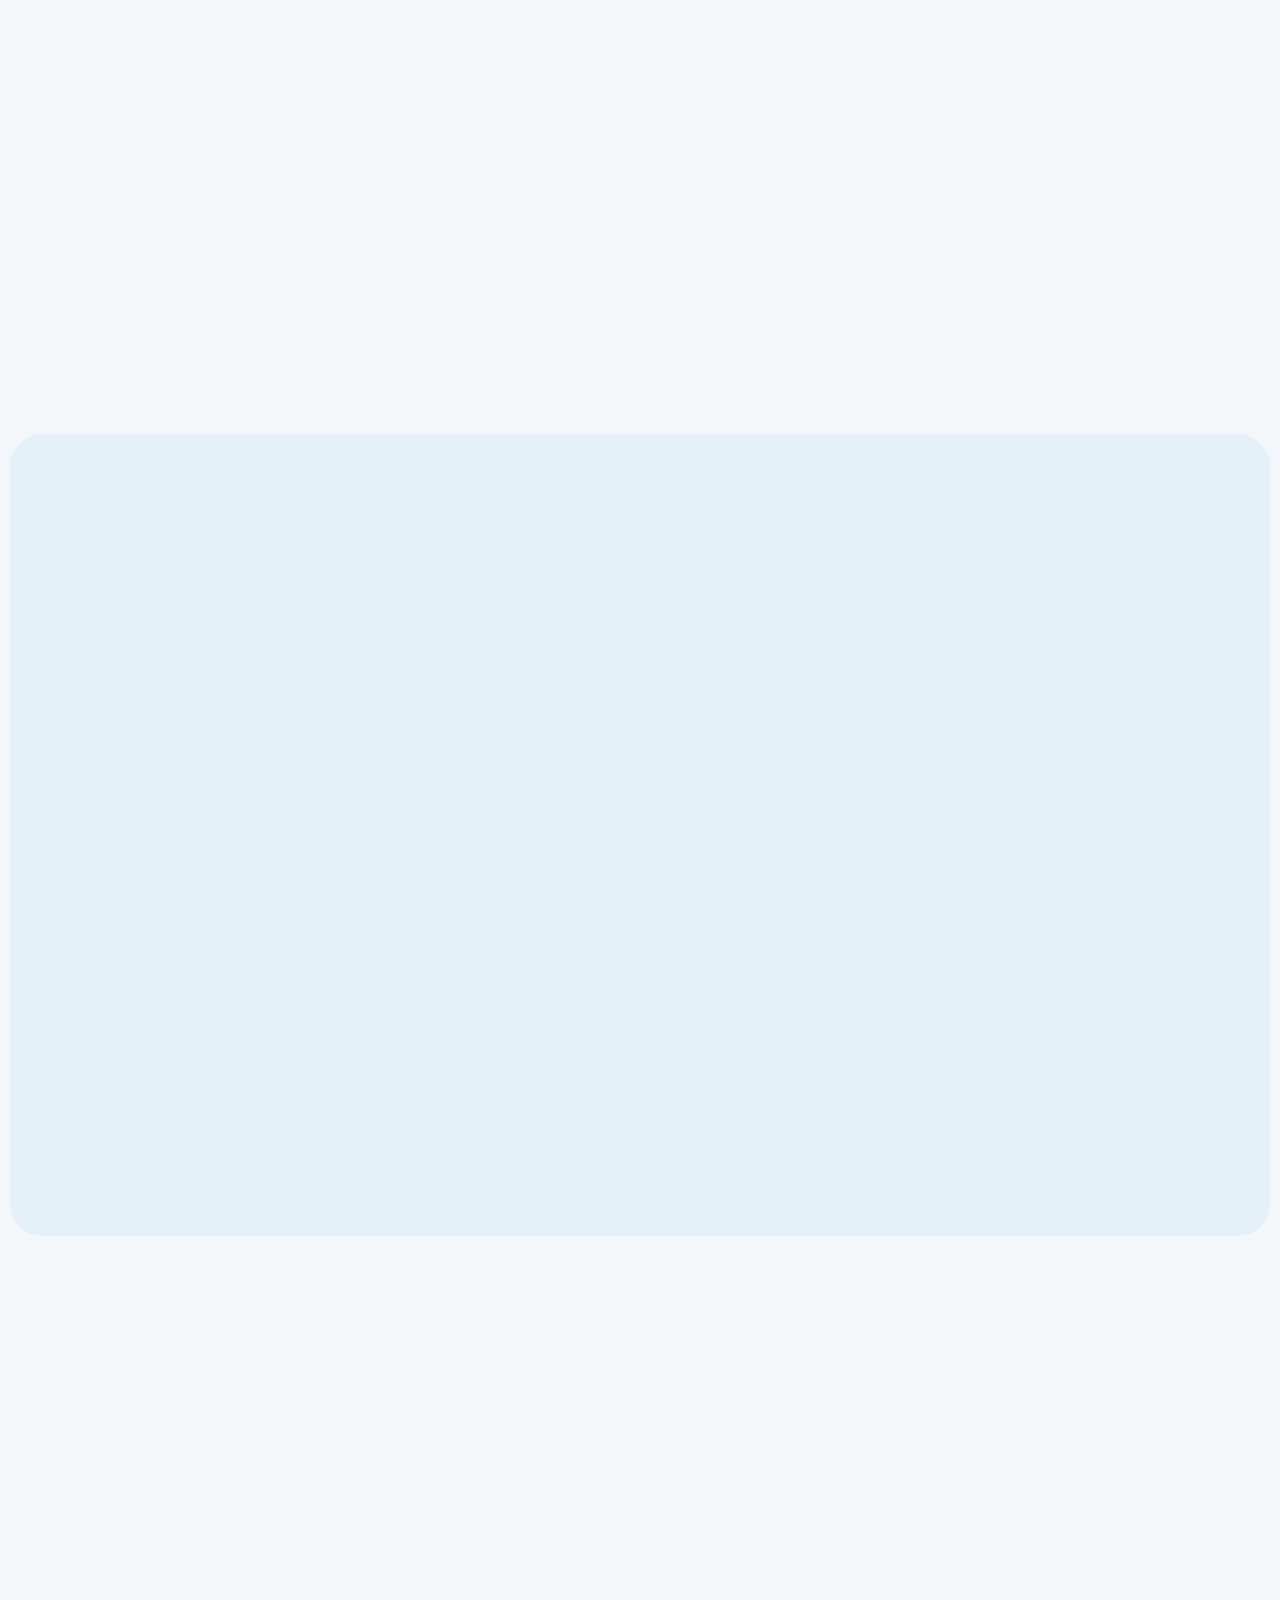
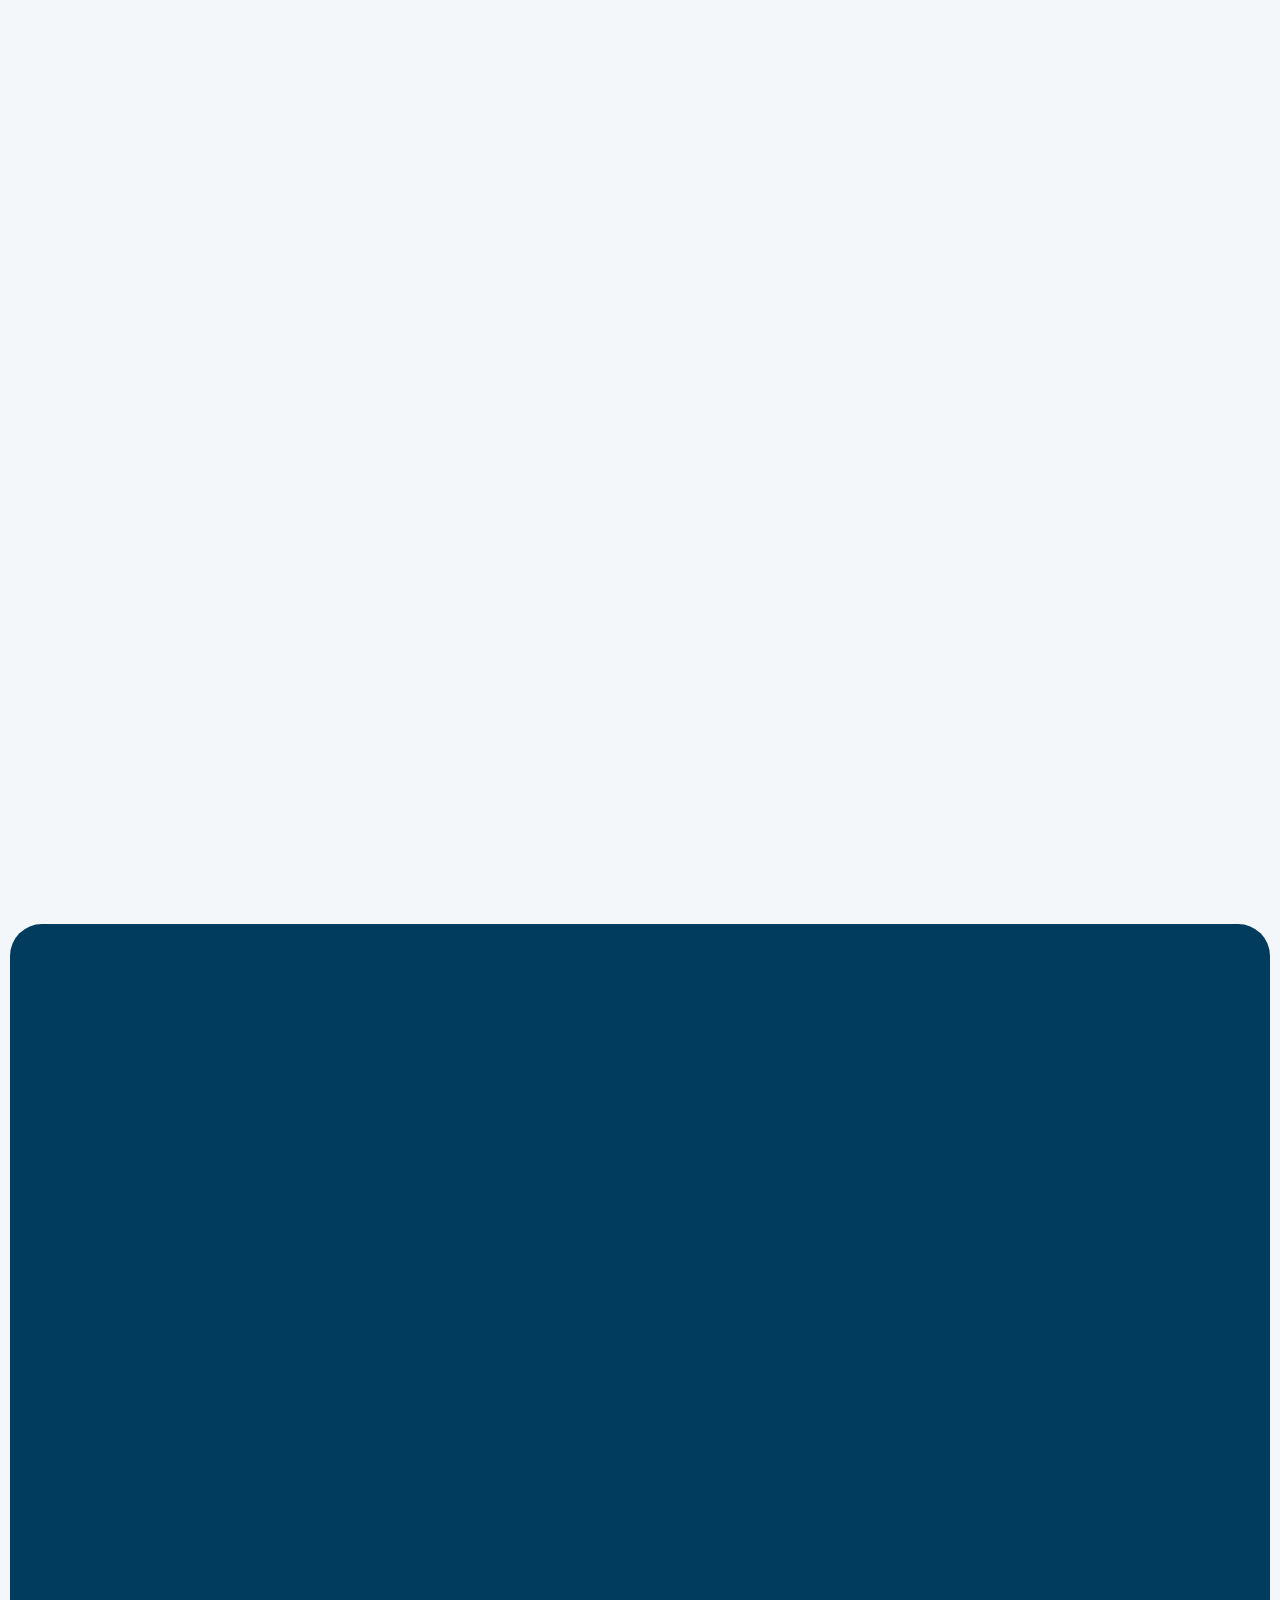
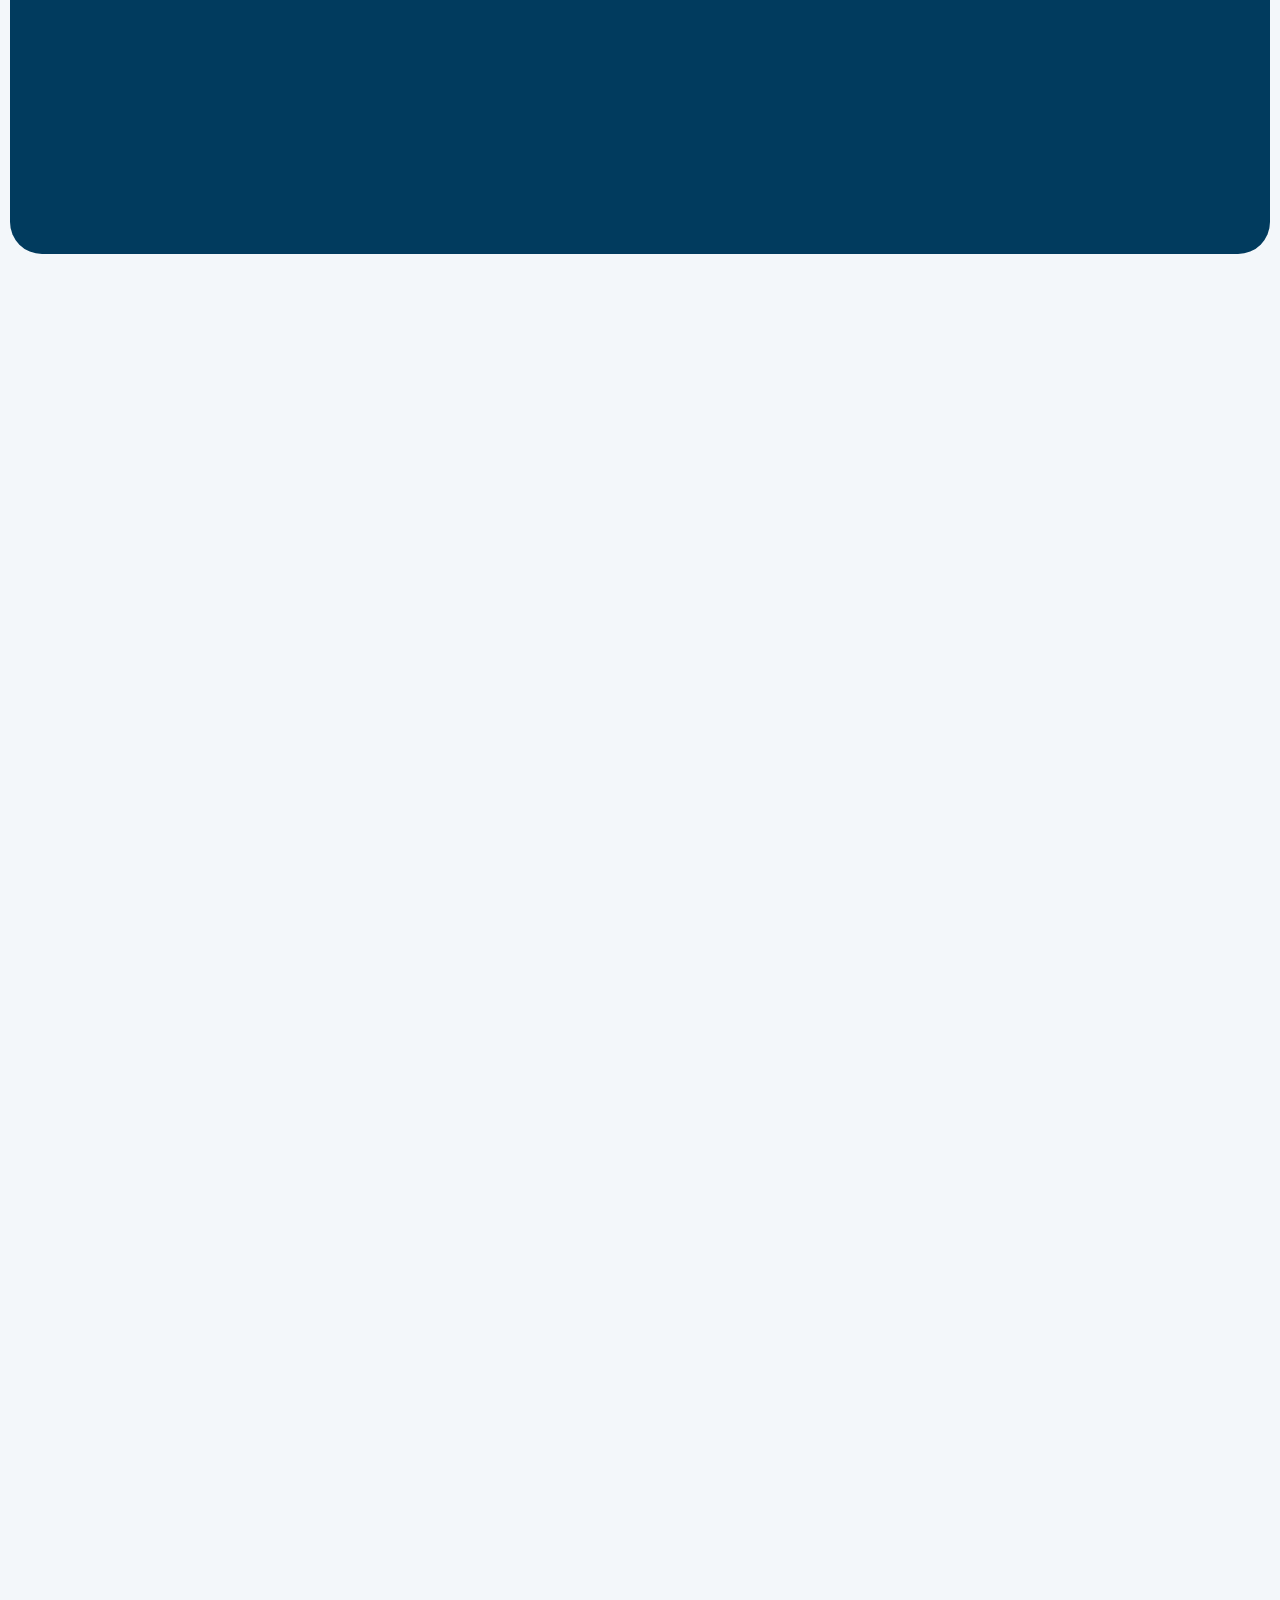
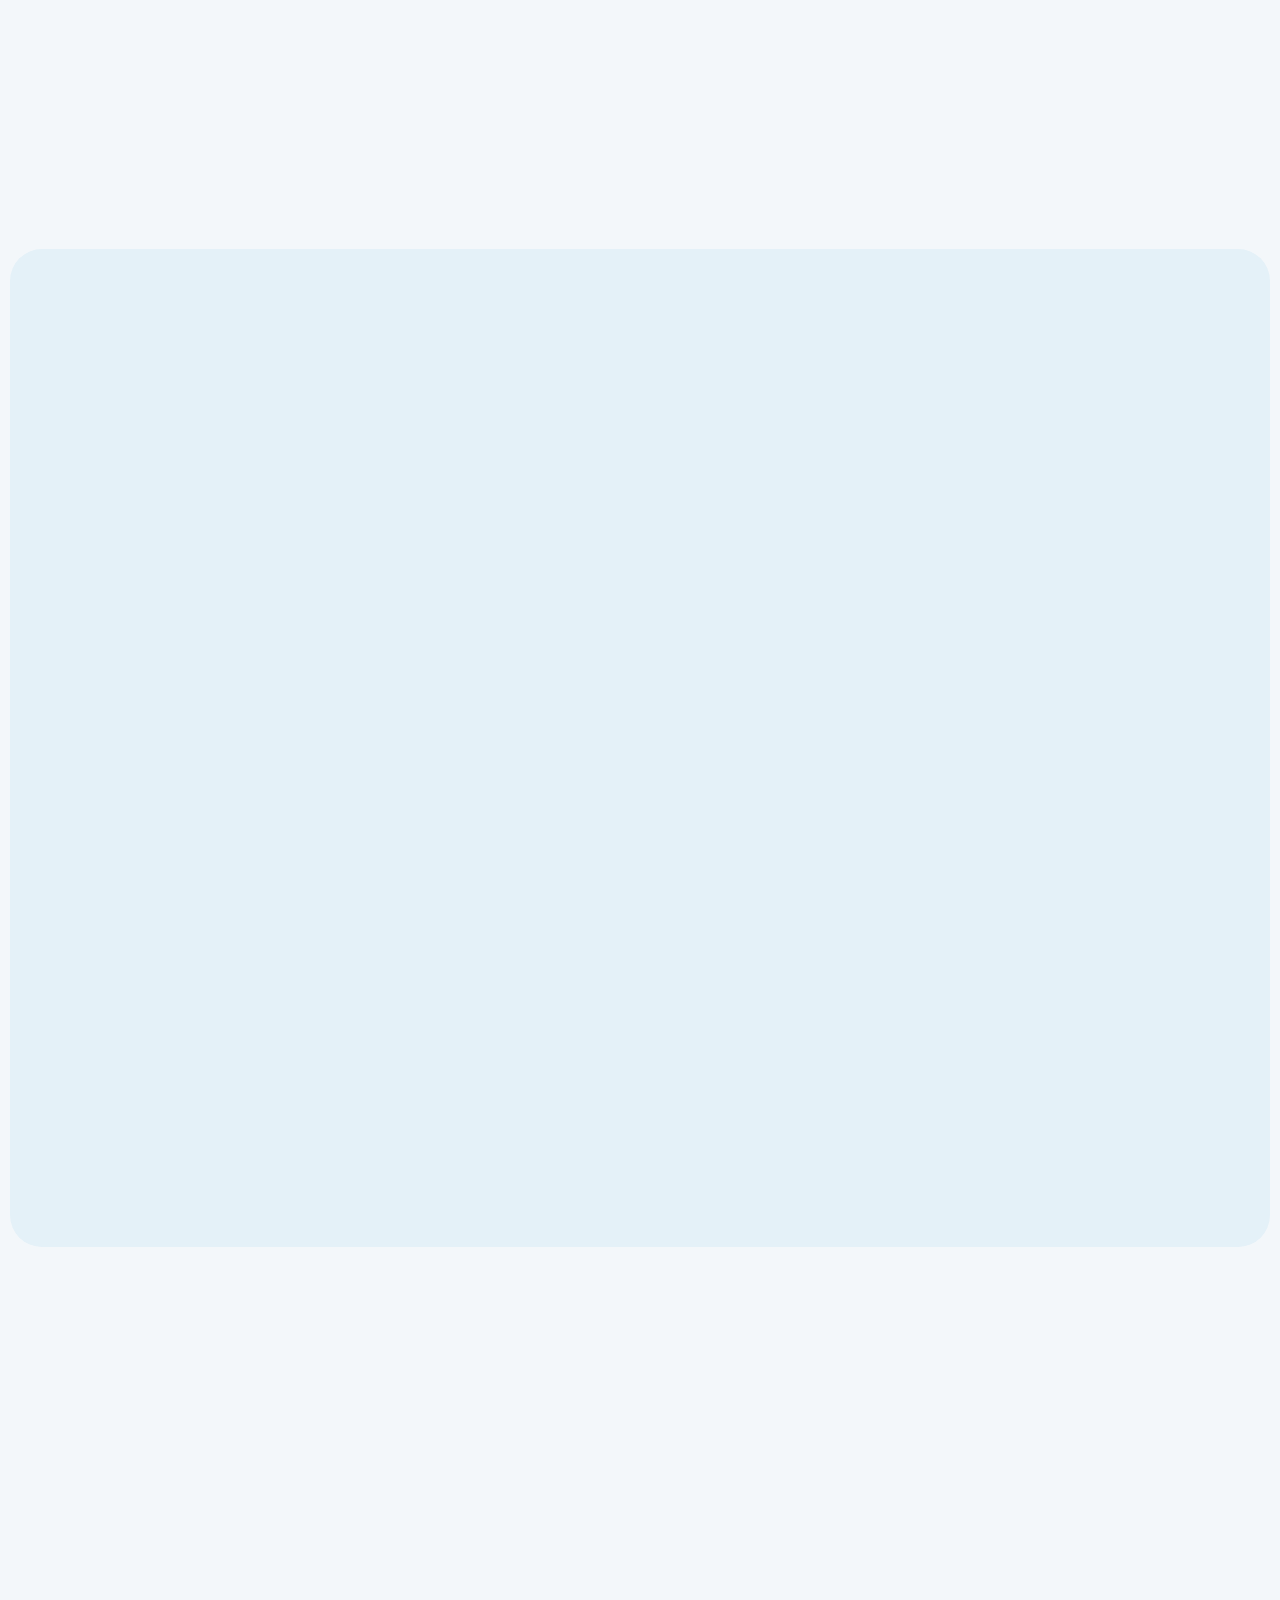
==== commit d85ec7b0: "Explica no README como abrir e testar o site e por que não migrar para um framework - passo a passo " ====
--- a/index.html
+++ b/index.html
@@ -573,6 +573,7 @@
         </div>
 
         <form class="quote-form" data-quote action="https://wa.me/5515988240116" method="get" target="_blank" data-reveal>
+          <!-- CONFIRMAR COM O DONO: as explicações curtas de "Troca de vinil" e "Instalação de vinil" -->
           <div class="q-group" role="radiogroup" aria-labelledby="q-servico">
             <p class="q-label" id="q-servico">Qual serviço?</p>
             <div class="chips chips-service">
@@ -584,6 +585,7 @@
             </div>
           </div>
 
+          <!-- CONFIRMAR COM O DONO: o volume dos botões (11 m³ e 25 m³) foi calculado com 1,40 m de profundidade média -->
           <div class="q-group" role="radiogroup" aria-labelledby="q-tamanho">
             <p class="q-label" id="q-tamanho">Tamanho aproximado da piscina</p>
             <div class="chips chips-size">
@@ -665,6 +667,7 @@
           <p class="lead">Quatro etapas, sempre com você sabendo o que vem depois.</p>
         </div>
 
+        <!-- CONFIRMAR COM O DONO: os textos das quatro etapas (por exemplo, se a visita para medir é sempre feita) -->
         <ol class="steps" data-steps data-reveal>
           <li class="step is-open" style="--tone: #0d4a72; --tone-ink: #ffffff">
             <h3 class="step-head"><button type="button" aria-expanded="true" aria-controls="step-1">Contato</button></h3>
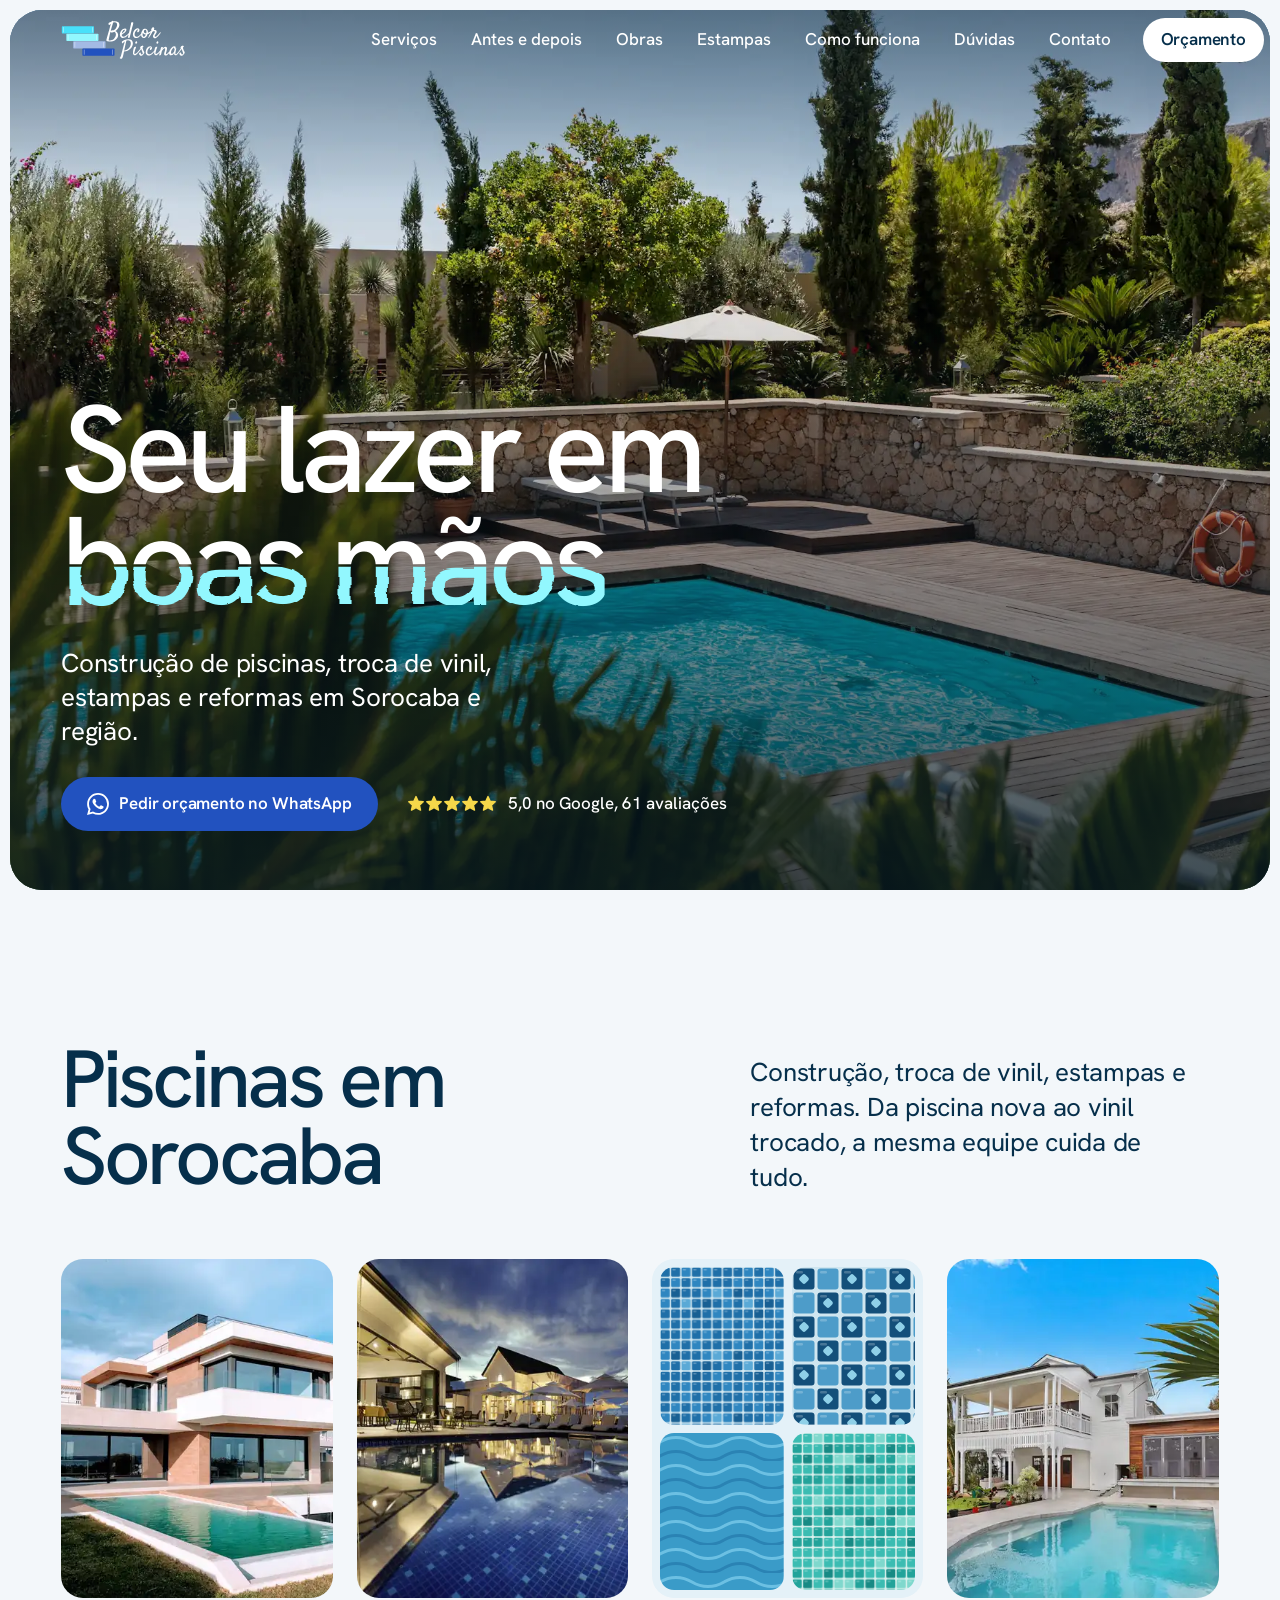
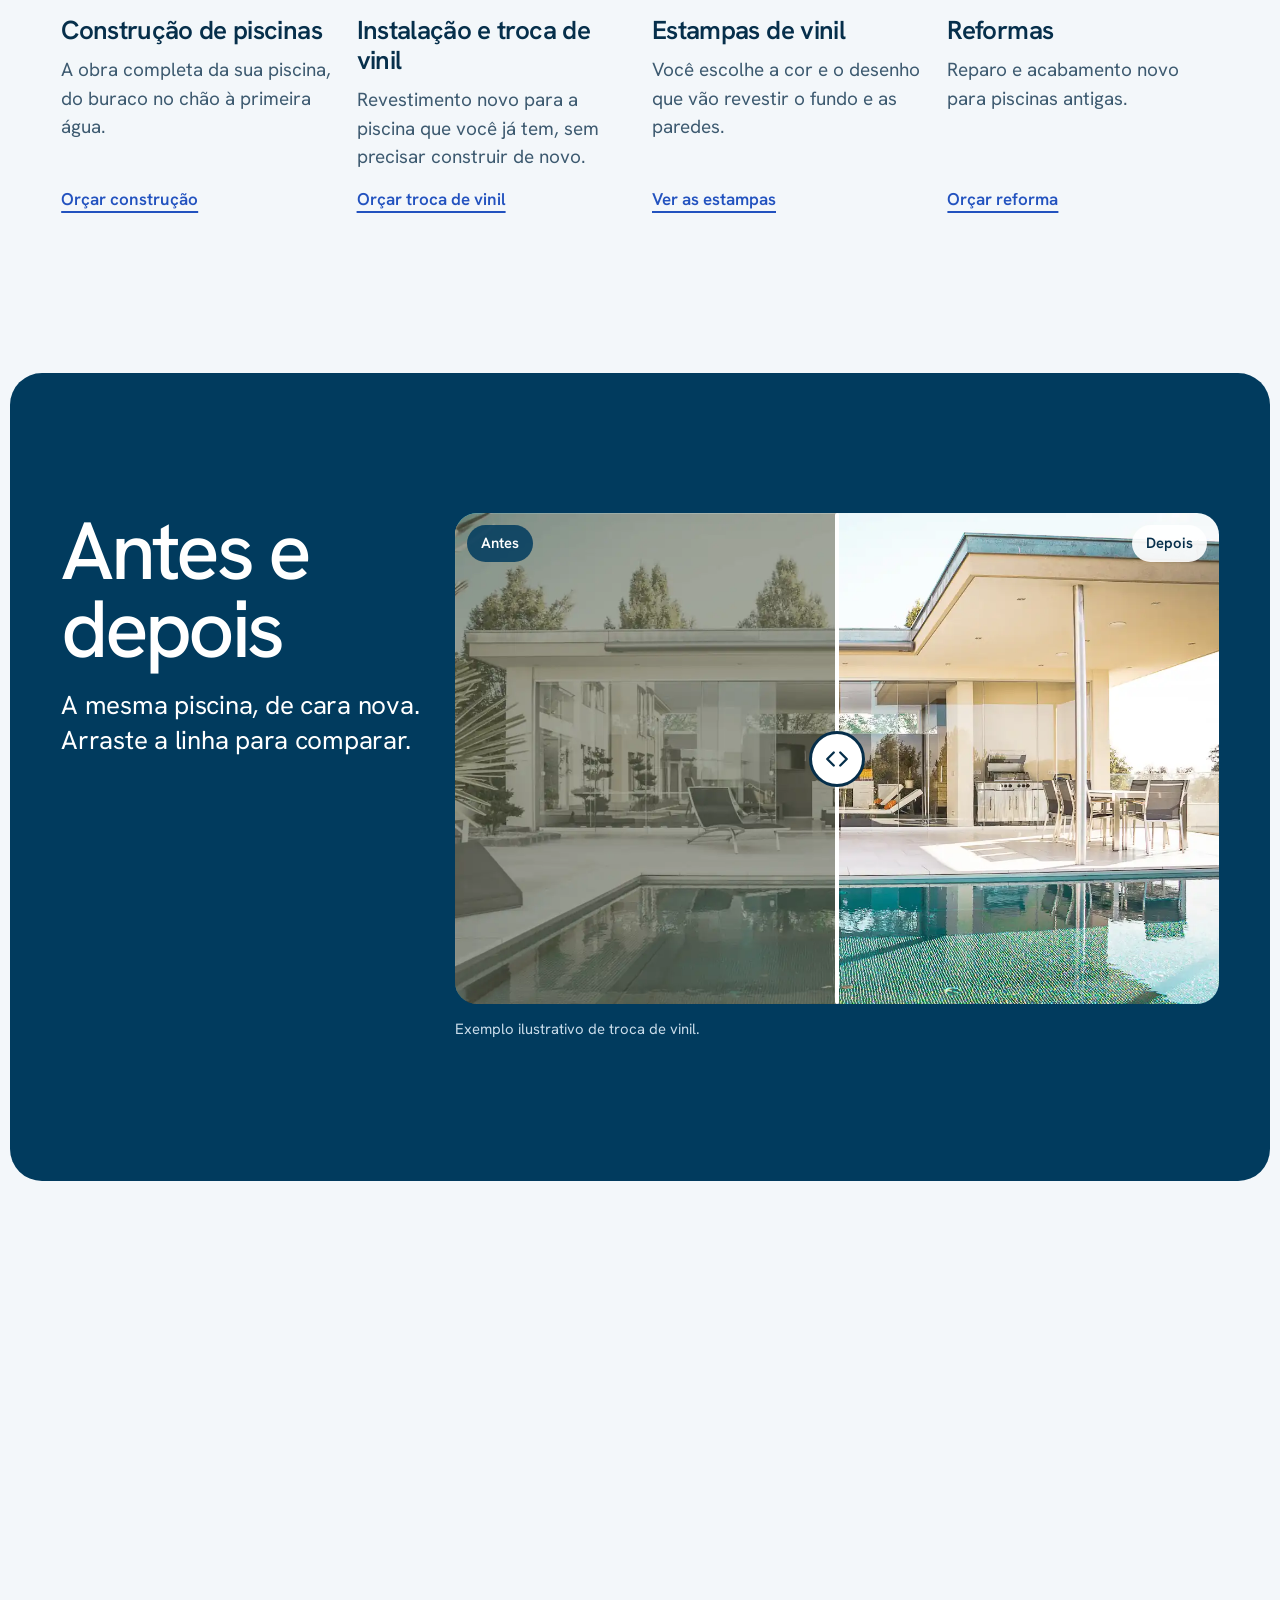
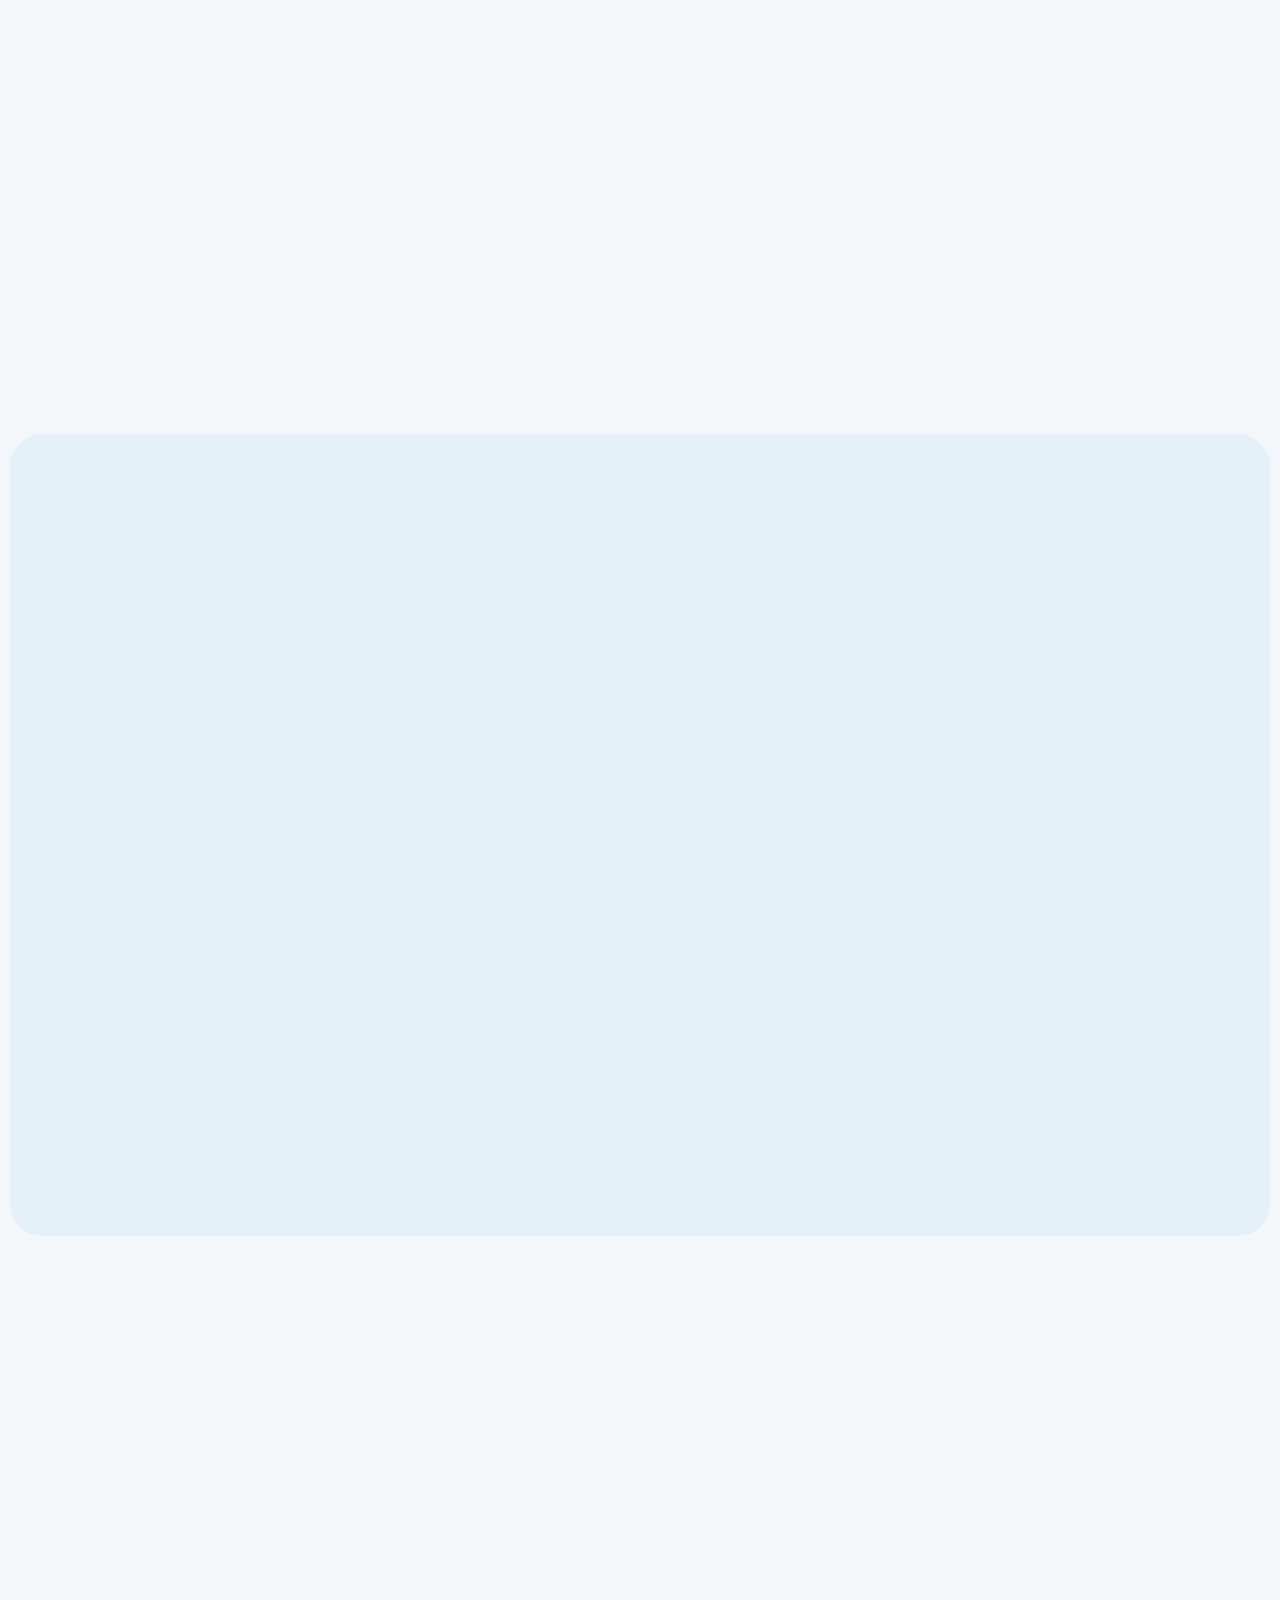
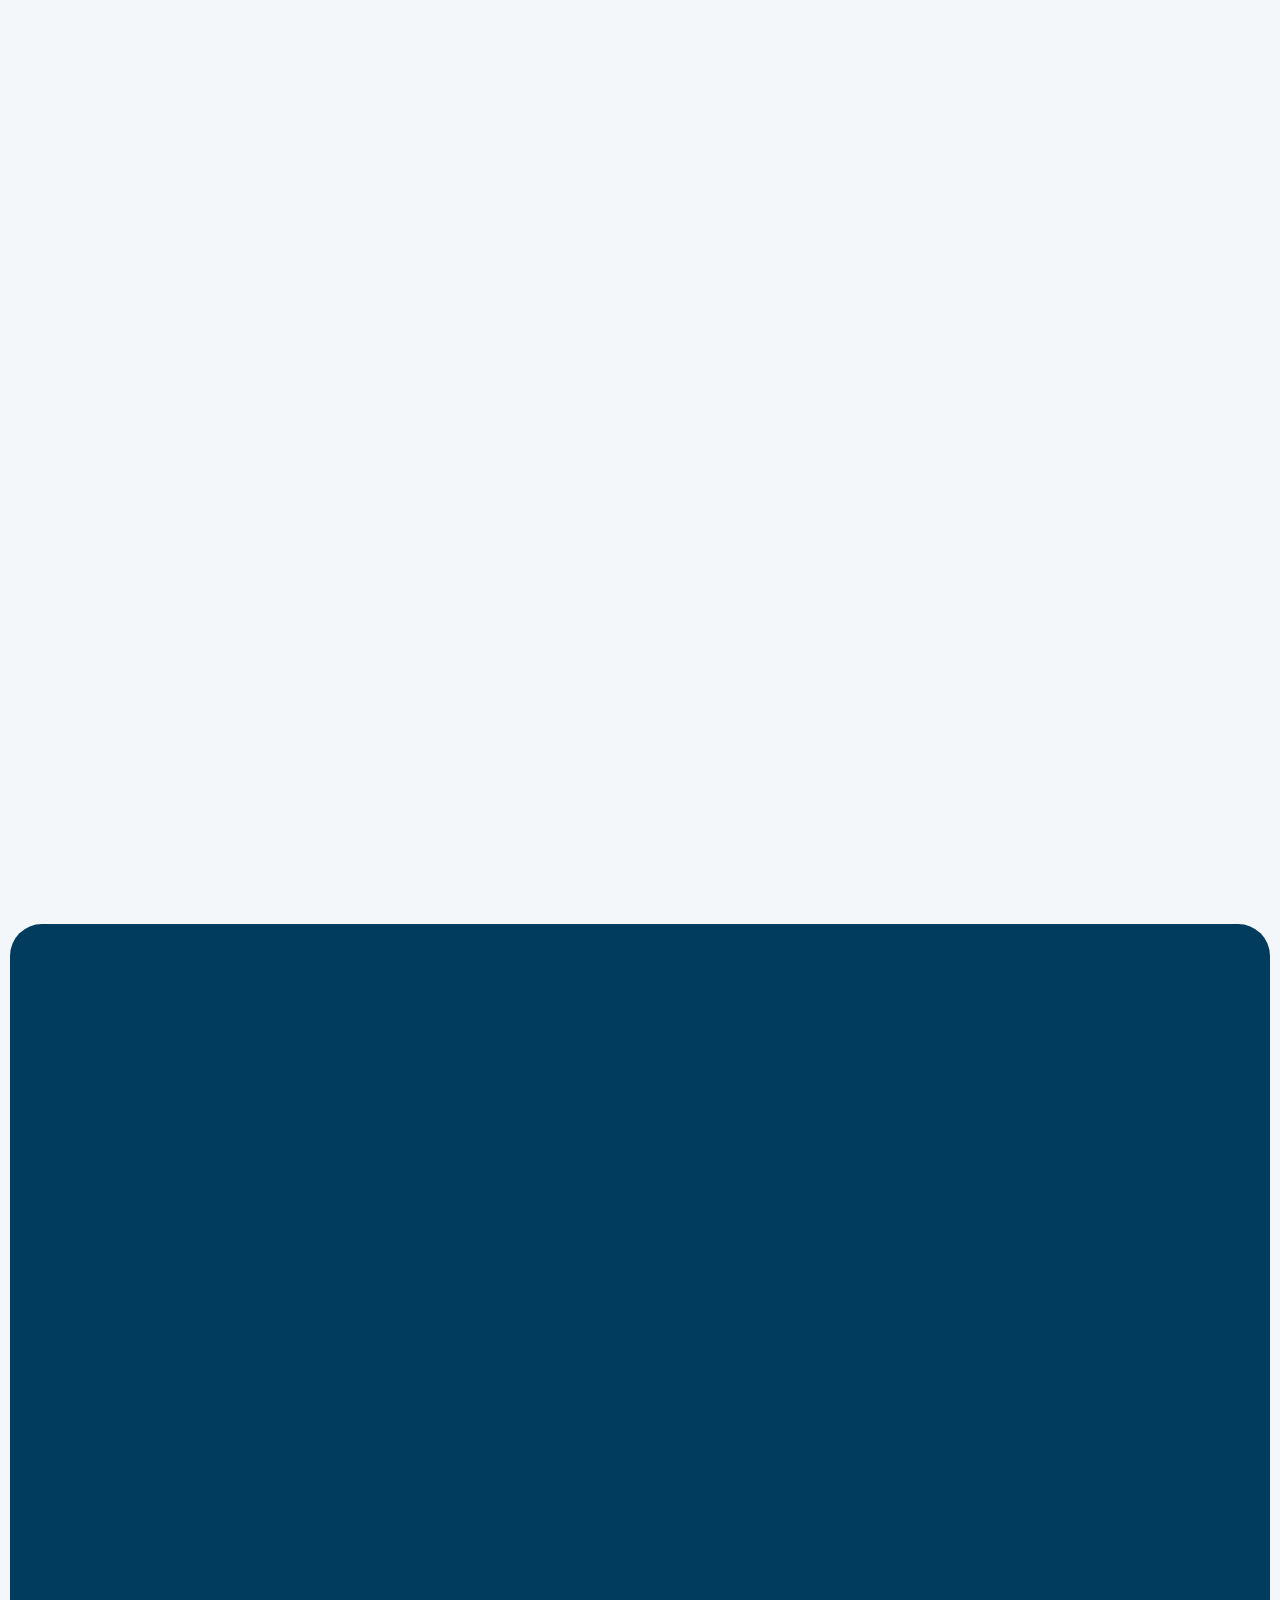
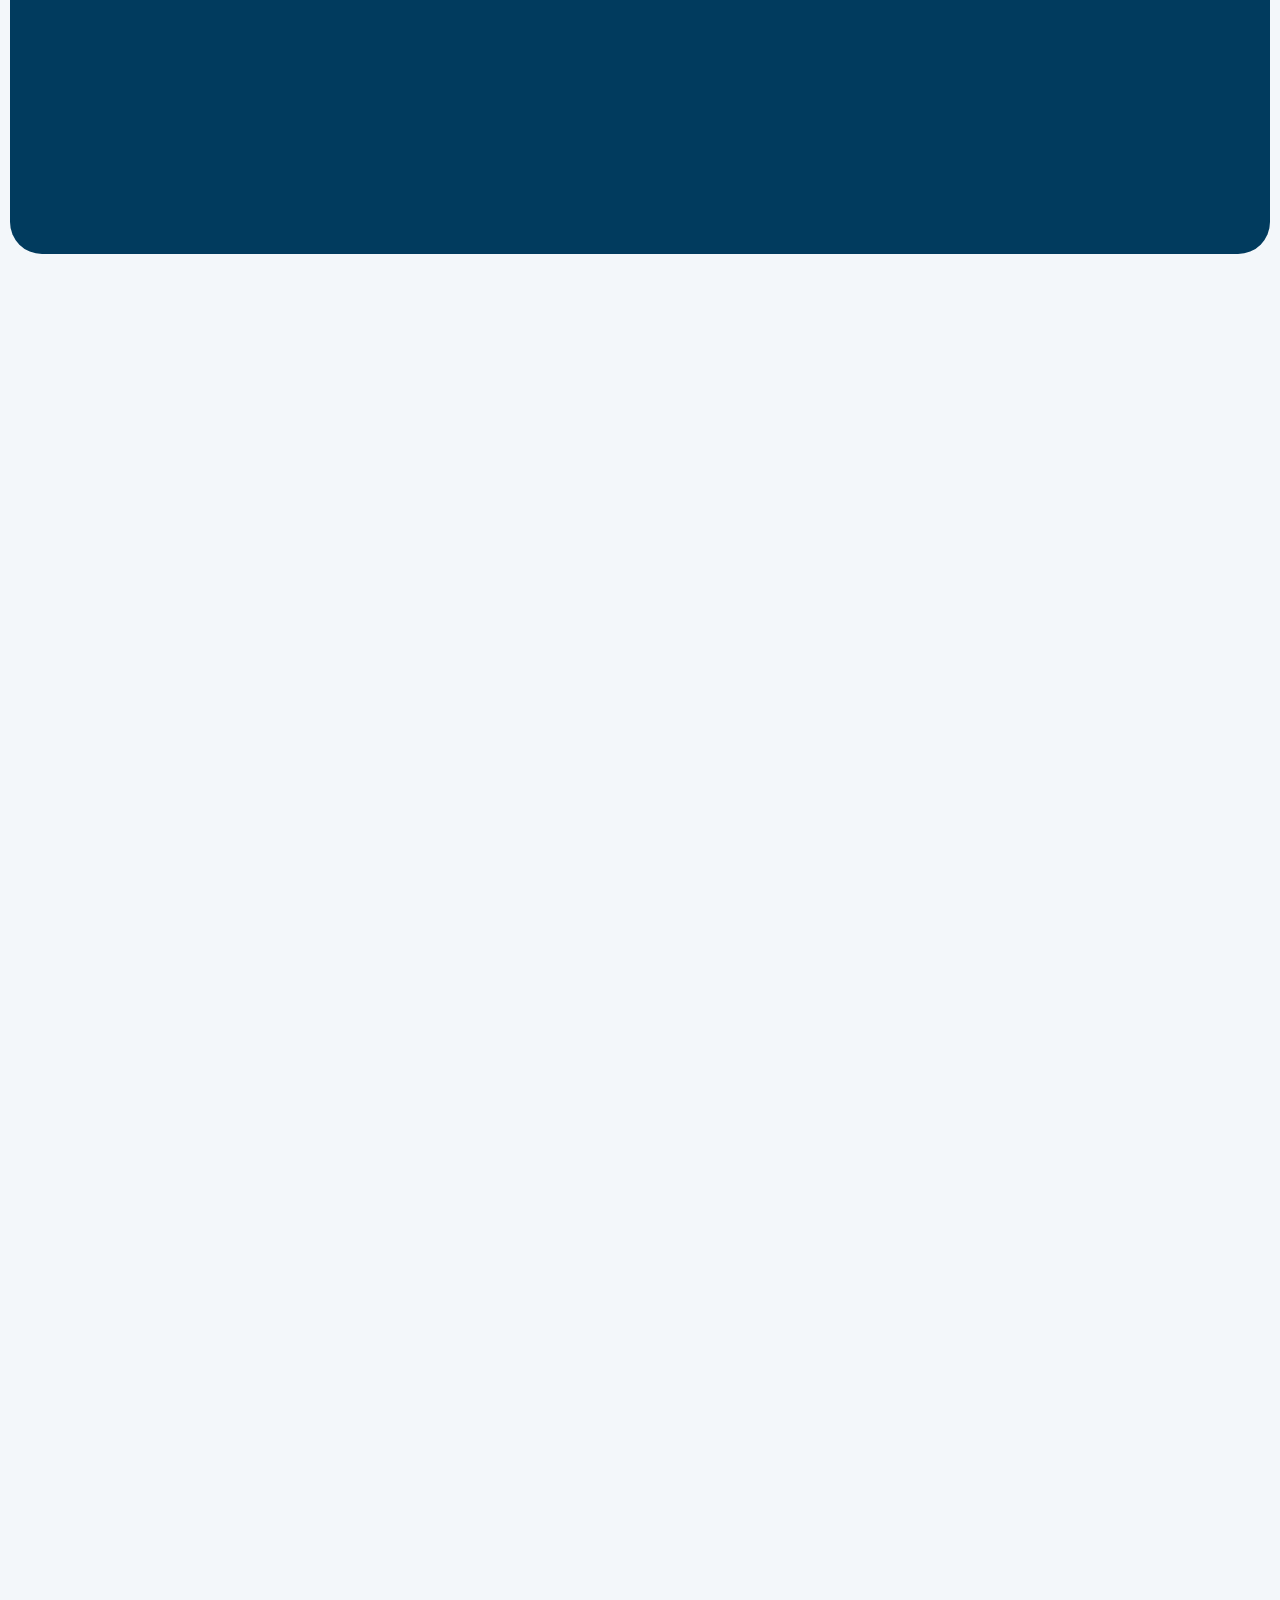
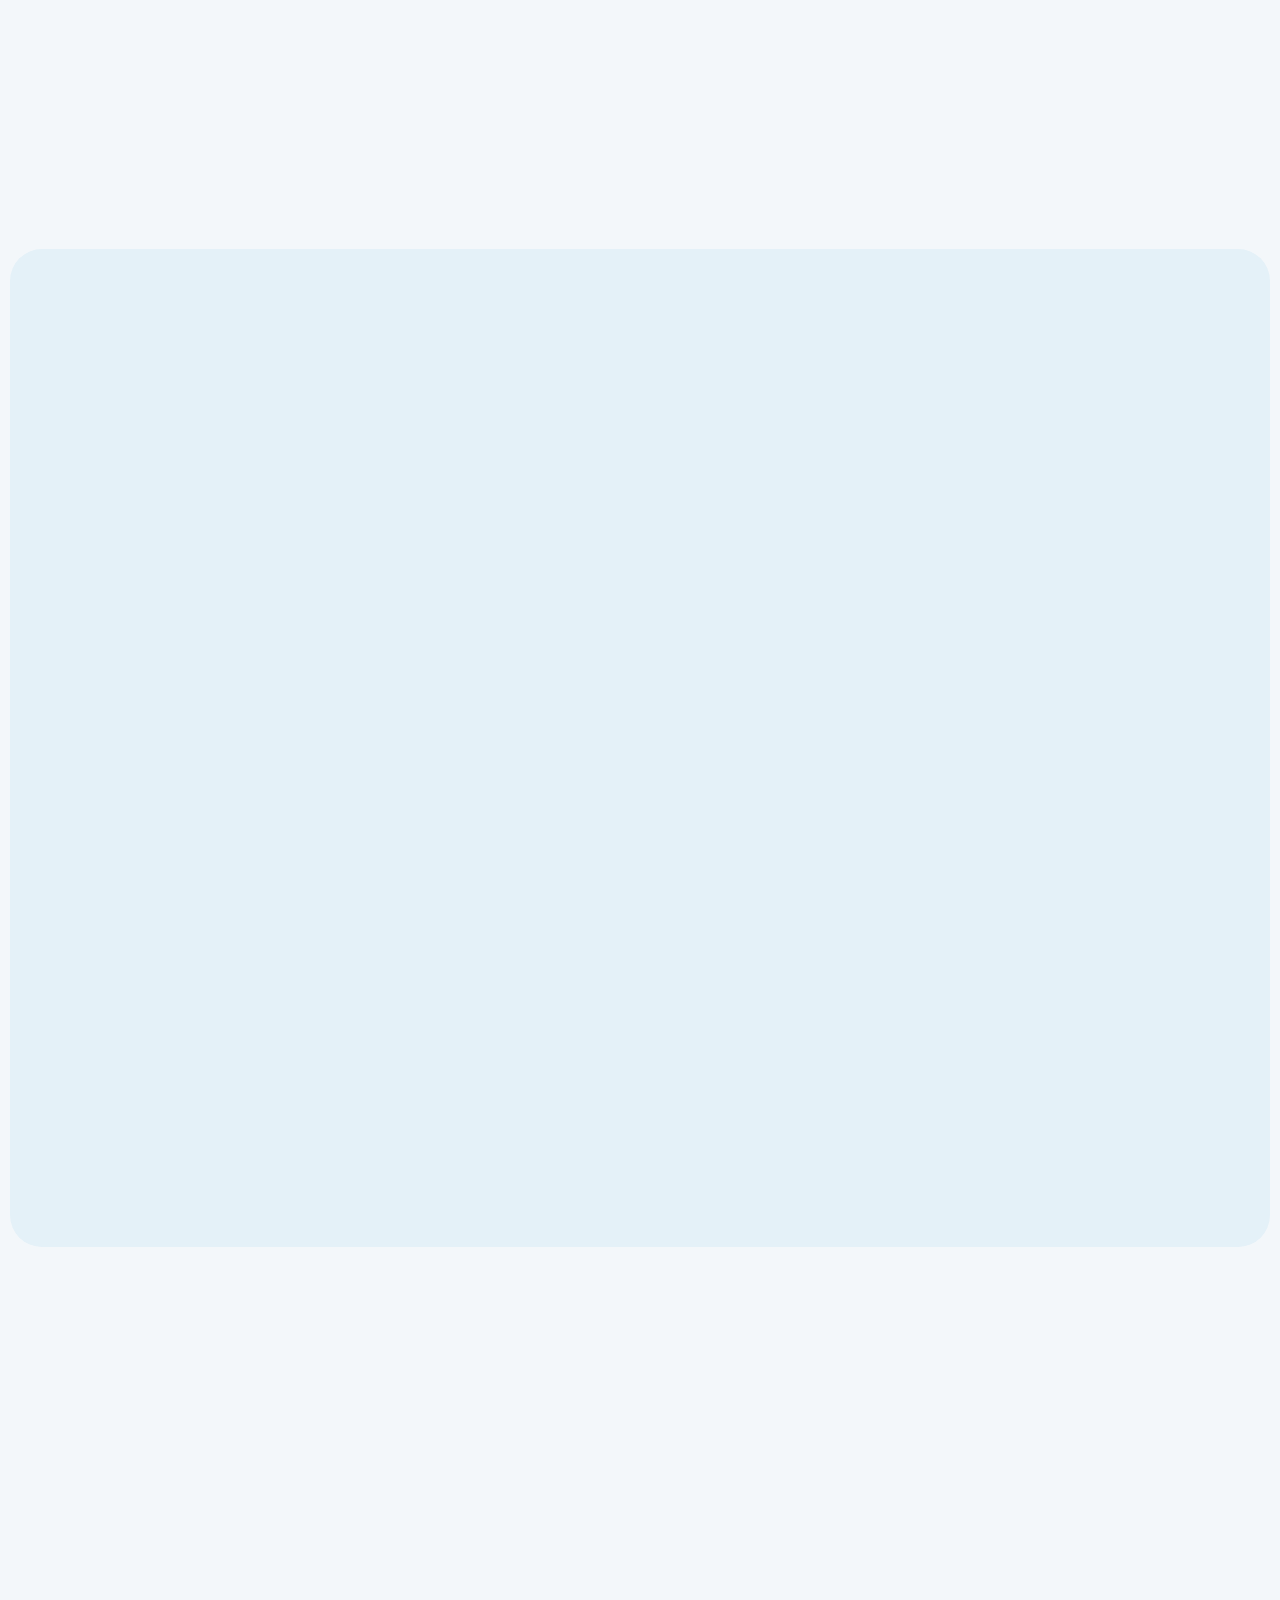
==== commit 06d97d72: "Adiciona tela de abertura com o logo animado - tela azul: as quatro faixas entram pela esquerda e o " ====
--- a/index.html
+++ b/index.html
@@ -33,8 +33,16 @@
   <link rel="preload" as="image" href="assets/img/hero-828.webp" media="(max-width: 767px)" fetchpriority="high">
   <link rel="preload" as="image" href="assets/img/hero-1920.webp" media="(min-width: 768px)" fetchpriority="high">
 
-  <link rel="stylesheet" href="assets/css/style.css?v=3">
-  <script>document.documentElement.classList.add('js')</script>
+  <link rel="stylesheet" href="assets/css/style.css?v=4">
+  <script>
+    document.documentElement.classList.add('js');
+    // Tela de abertura: só na primeira visita da sessão e nunca para quem pediu menos animação no celular
+    try {
+      if (!sessionStorage.getItem('belcor-abertura') && !matchMedia('(prefers-reduced-motion: reduce)').matches) {
+        document.documentElement.classList.add('splash-on');
+      }
+    } catch (e) {}
+  </script>
 
   <script type="application/ld+json">
   {
@@ -133,6 +141,41 @@
 </head>
 <body>
   <a class="skip" href="#conteudo">Pular para o conteúdo</a>
+
+  <!-- ===================================================== TELA DE ABERTURA
+       Aparece só na primeira visita da sessão. Fica no mínimo 1,35 s (tempo de escrever o nome) e no máximo 1,65 s, depois sobe em 0,6 s.
+       Tocar na tela pula a animação. As faixas são desenhadas em CSS; o nome usa o mesmo arquivo do logo do cabeçalho. -->
+  <div class="splash" data-splash aria-hidden="true">
+    <div class="splash-logo">
+      <span class="sb sb1"></span>
+      <span class="sb sb2"></span>
+      <span class="sb sb3"></span>
+      <span class="sb sb4"></span>
+      <img class="sw sw1" src="assets/img/logo-belcor.svg" width="584" height="187" alt="" decoding="async">
+      <img class="sw sw2" src="assets/img/logo-belcor.svg" width="584" height="187" alt="" decoding="async">
+    </div>
+  </div>
+  <script>
+    (function () {
+      var root = document.documentElement, el = document.querySelector('[data-splash]');
+      if (!el || !root.classList.contains('splash-on')) return;
+      try { sessionStorage.setItem('belcor-abertura', '1'); } catch (e) {}
+      var start = Date.now(), MIN = 1350, MAX = 1650, done = false, loaded = false;
+      function out() {
+        if (done) return; done = true;
+        el.classList.add('is-out');
+        root.classList.remove('splash-on');
+        window.__belcorSplash = 'out';
+        document.dispatchEvent(new Event('belcor:splash-out'));
+        setTimeout(function () { el.remove(); }, 700);
+      }
+      function check() { var t = Date.now() - start; if ((loaded && t >= MIN) || t >= MAX) out(); }
+      window.addEventListener('load', function () { loaded = true; check(); });
+      setTimeout(check, MIN); setTimeout(out, MAX);
+      el.addEventListener('click', out);   // tocar pula a abertura
+    })();
+  </script>
+
 
   <!-- Desenhos compartilhados: estampas de vinil (exemplos), efeito de água e ícones -->
   <svg class="defs" width="0" height="0" aria-hidden="true" focusable="false">
@@ -967,6 +1010,6 @@
     <symbol id="i-stars" viewBox="0 0 100 20"><use href="#i-star" x="0" width="20" height="20"/><use href="#i-star" x="20" width="20" height="20"/><use href="#i-star" x="40" width="20" height="20"/><use href="#i-star" x="60" width="20" height="20"/><use href="#i-star" x="80" width="20" height="20"/></symbol>
   </svg>
 
-  <script src="assets/js/main.js?v=3" defer></script>
+  <script src="assets/js/main.js?v=4" defer></script>
 </body>
 </html>
--- a/assets/css/style.css
+++ b/assets/css/style.css
@@ -159,6 +159,63 @@
 .btn-ink { background: var(--ink); color: #fff; }
 .btn-ink:hover { background: var(--deep); }
 .ch-deep .btn-ink { background: #fff; color: var(--ink); }
+
+/* =========================================================================
+   TELA DE ABERTURA — faixas entram pela esquerda, o nome é escrito, a tela sobe
+   Medidas em % do logo original (viewBox 584 × 187), para as faixas caírem
+   exatamente em cima do desenho do logo.
+   ========================================================================= */
+.splash { display: none; }
+.js.splash-on .splash, .splash.is-out {
+  position: fixed; inset: 0; z-index: 100;
+  display: grid; place-items: center;
+  background: var(--navy);
+  /* se o script falhar por algum motivo, a tela sai sozinha depois de 3 s */
+  animation: splashOut .6s cubic-bezier(.7, 0, .2, 1) 3s forwards;
+  cursor: pointer;
+}
+.splash.is-out { animation: splashOut .6s cubic-bezier(.7, 0, .2, 1) forwards; pointer-events: none; }
+.splash-on { overflow: hidden; }   /* sem rolar a página por trás */
+/* a tela azul escorre de baixo para cima, com a borda de baixo arredondada */
+@keyframes splashOut {
+  0% { transform: translateY(0); border-radius: 0; }
+  100% { transform: translateY(-100%); border-radius: 0 0 48px 48px; visibility: hidden; }
+}
+.splash-logo {
+  position: relative;
+  width: min(80vw, 440px); aspect-ratio: 584.1 / 187.1;
+  transition: transform .6s cubic-bezier(.7, 0, .2, 1), opacity .4s ease;
+}
+.splash.is-out .splash-logo { transform: translateY(-24px); opacity: 0; }
+
+/* as quatro faixas, com os dois frisos brancos de cada uma */
+.sb {
+  position: absolute; height: 17.64%; width: 25.7%;
+  border-radius: 3px;
+  transform: translateX(-120vw);
+  animation: barIn .55s cubic-bezier(.16, 1, .3, 1) forwards;
+}
+.sb::before, .sb::after {
+  content: ""; position: absolute; top: 12%; height: 76%; width: 1.35%; min-width: 1.5px;
+  border-radius: 1px; background: #fff; opacity: .85;
+}
+.sb::before { left: 4.7%; }
+.sb::after { left: 94%; }
+.sb1 { left: .69%;  top: 15.93%; background: var(--cyan); animation-delay: .05s; }
+.sb2 { left: 4.28%; top: 34.64%; background: var(--cyan-2); animation-delay: .13s; }
+.sb3 { left: 9.76%; top: 53.35%; background: var(--lavender); width: 25.85%; animation-delay: .21s; }
+.sb4 { left: 17.12%; top: 71.53%; background: var(--royal); animation-delay: .29s; }
+@keyframes barIn { to { transform: translateX(0); } }
+
+/* o nome: duas cópias do logo, cada uma mostra só uma palavra,
+   reveladas por um corte inclinado (como a letra cursiva) que anda da esquerda para a direita */
+.sw { position: absolute; inset: 0; width: 100%; height: 100%; }
+.sw1 { clip-path: polygon(36% 0, 36% 0, 36% 54.5%, 36% 54.5%); animation: writeBelcor .36s cubic-bezier(.45, 0, .55, 1) .36s forwards; }
+.sw2 { clip-path: polygon(45% 47%, 45% 47%, 45% 100%, 45% 100%); animation: writePiscinas .42s cubic-bezier(.45, 0, .55, 1) .66s forwards; }
+@keyframes writeBelcor { to { clip-path: polygon(36% 0, 92% 0, 86% 54.5%, 36% 54.5%); } }
+@keyframes writePiscinas { to { clip-path: polygon(45% 47%, 106% 47%, 100% 100%, 45% 100%); } }
+
+@media (prefers-reduced-motion: reduce) { .splash { display: none !important; } }
 
 /* =========================================================================
    CABEÇALHO FIXO — acompanha a página; transparente sobre a foto, sólido depois
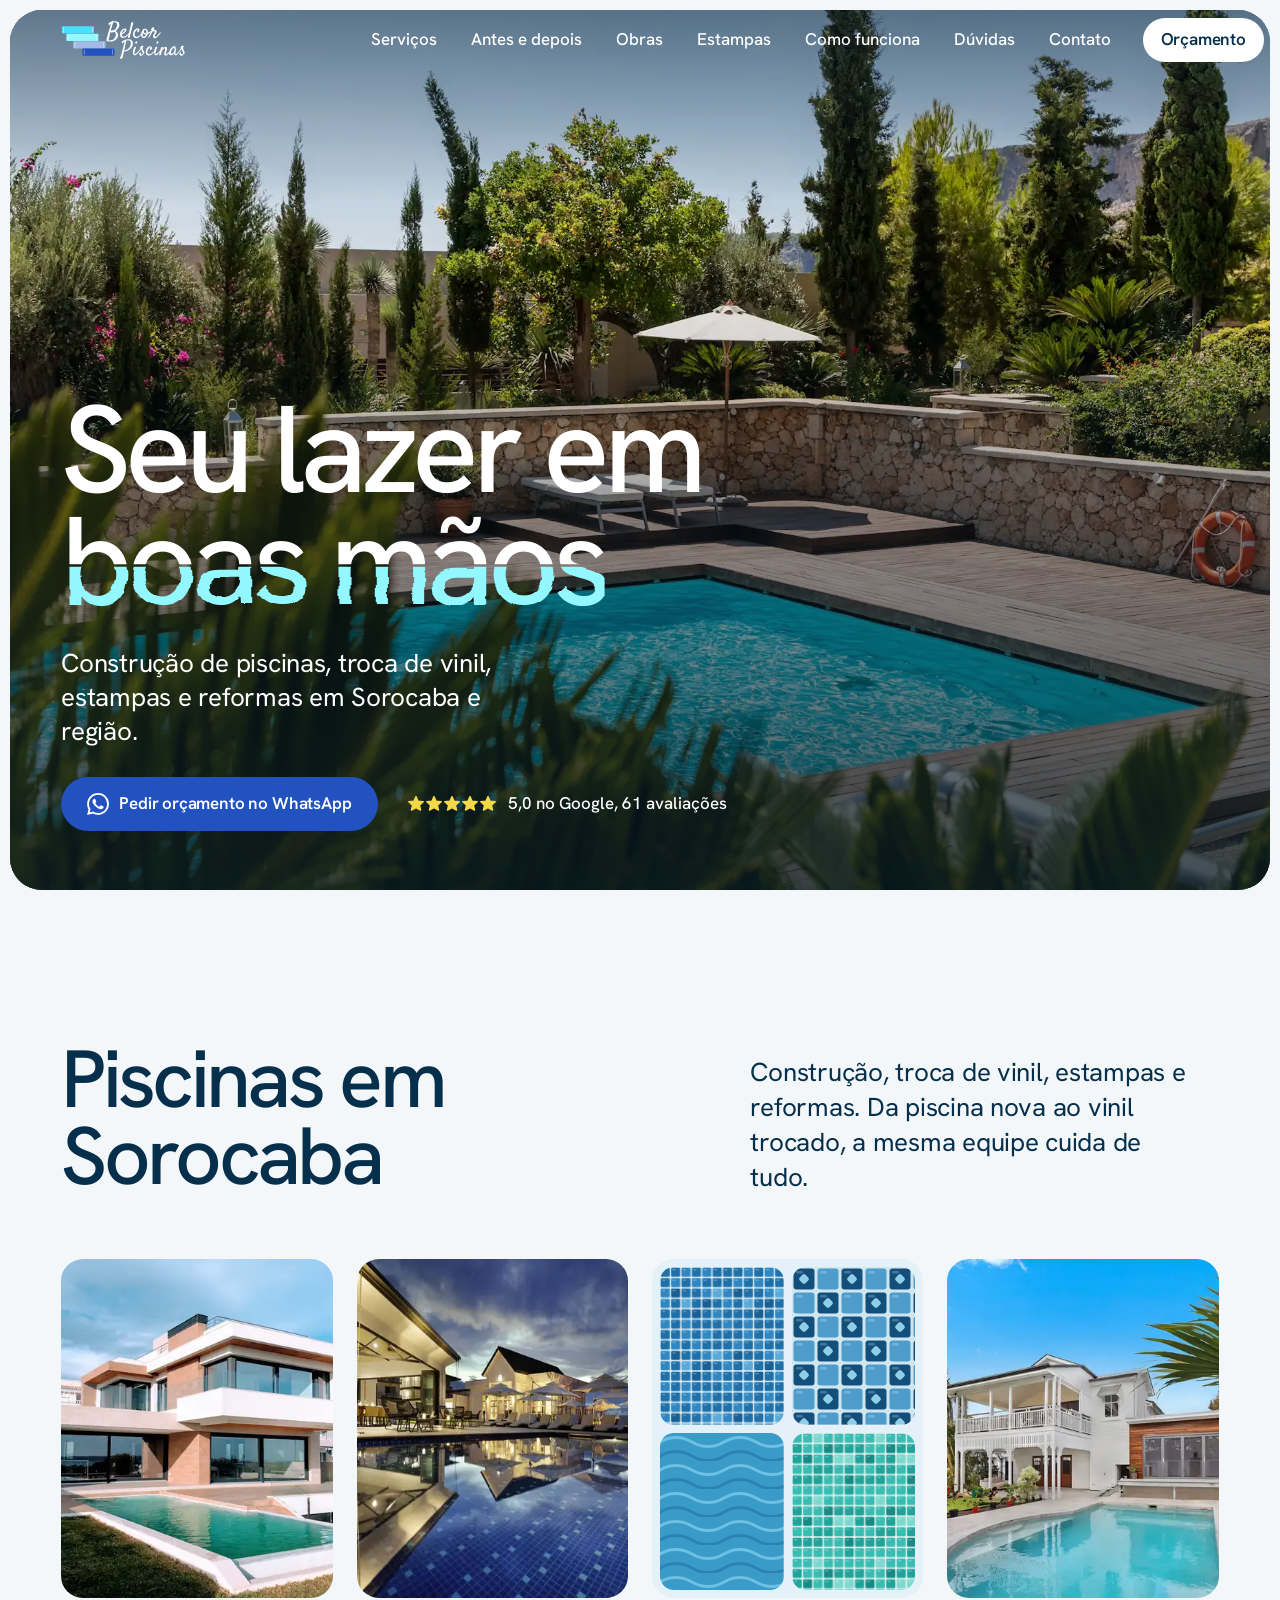
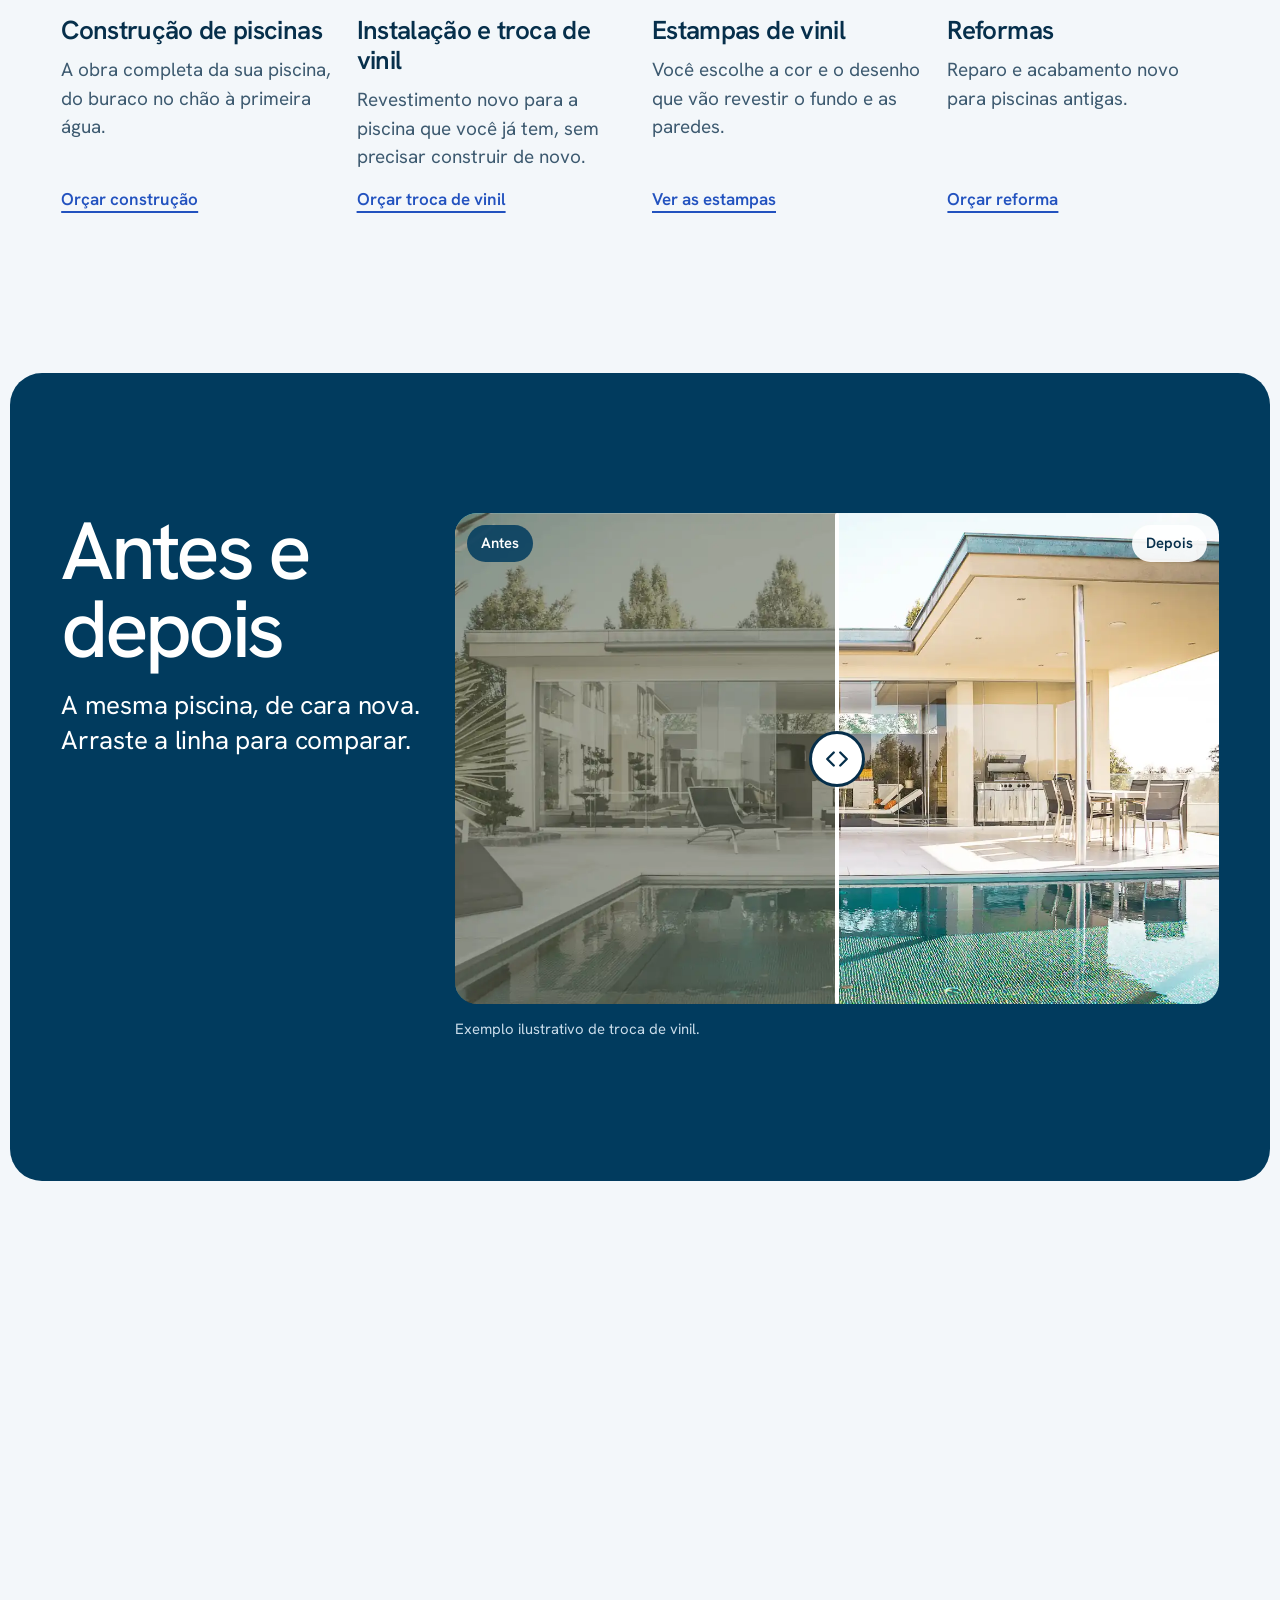
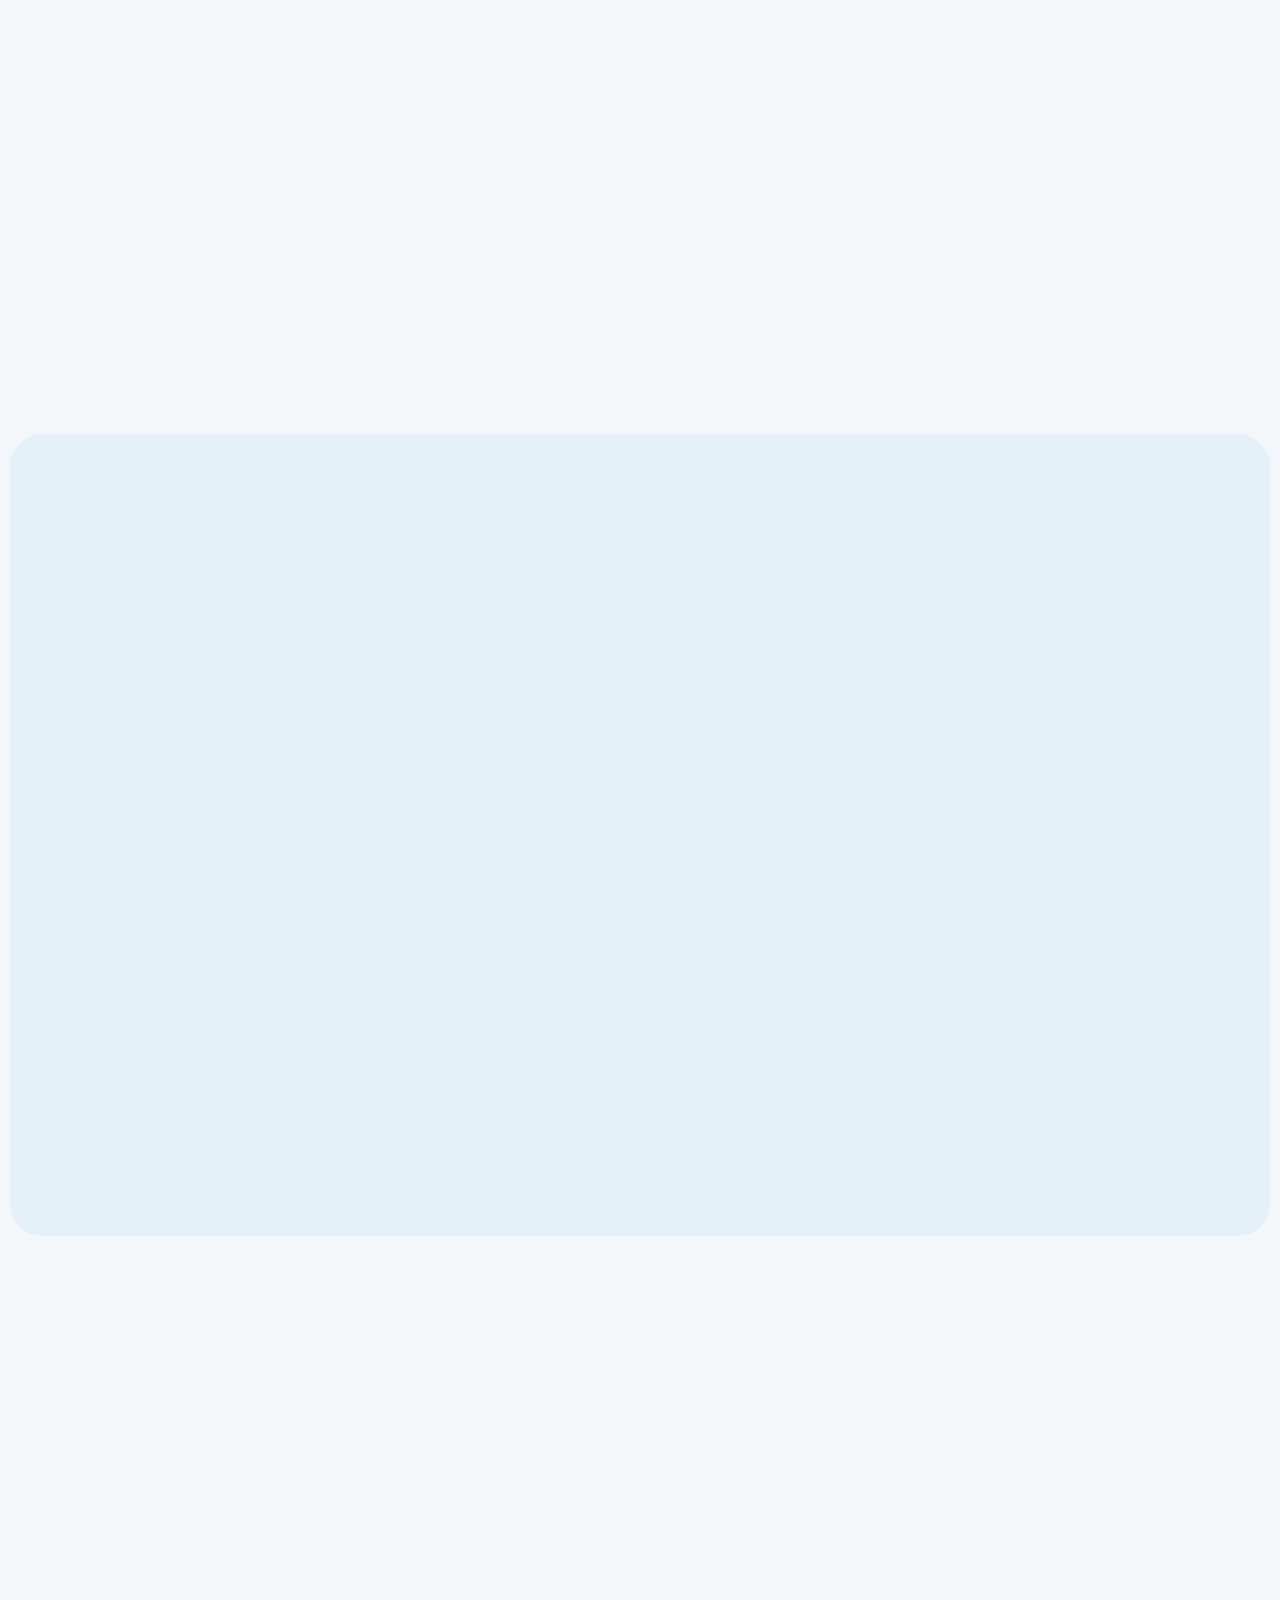
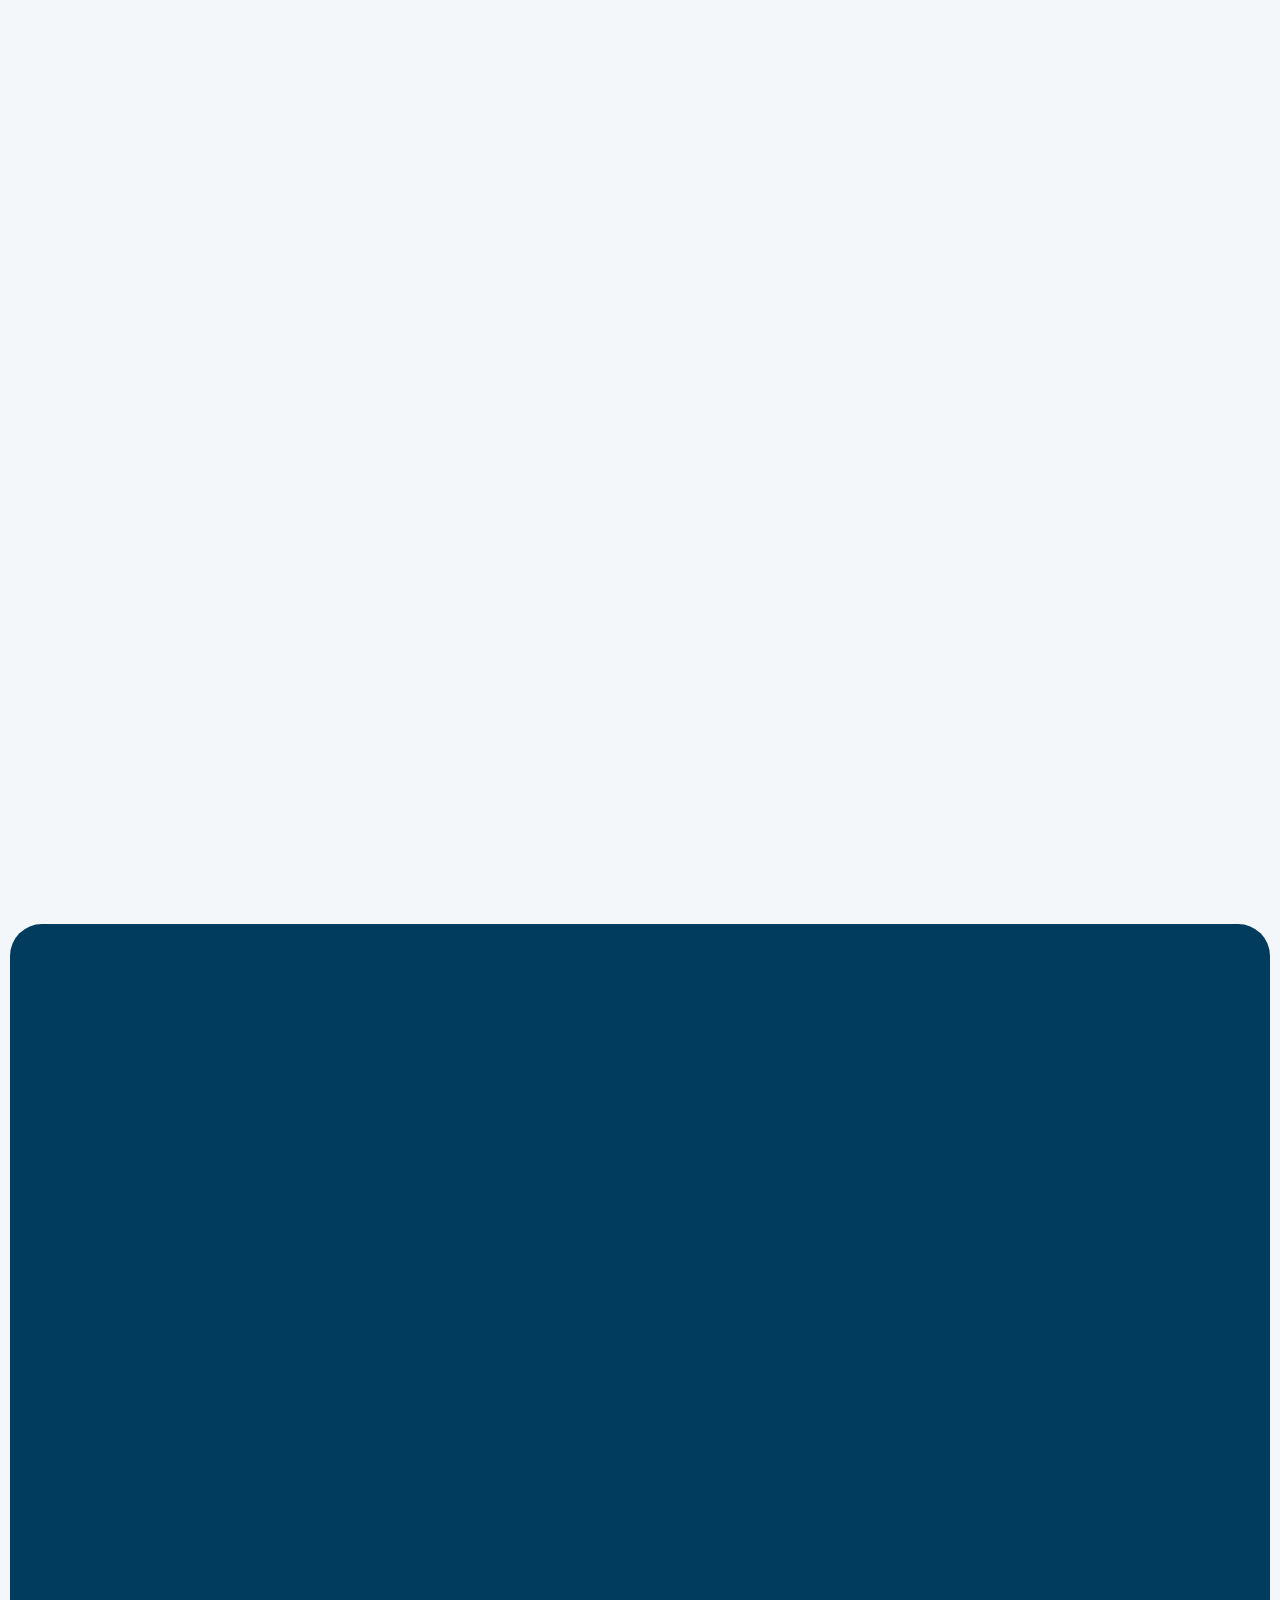
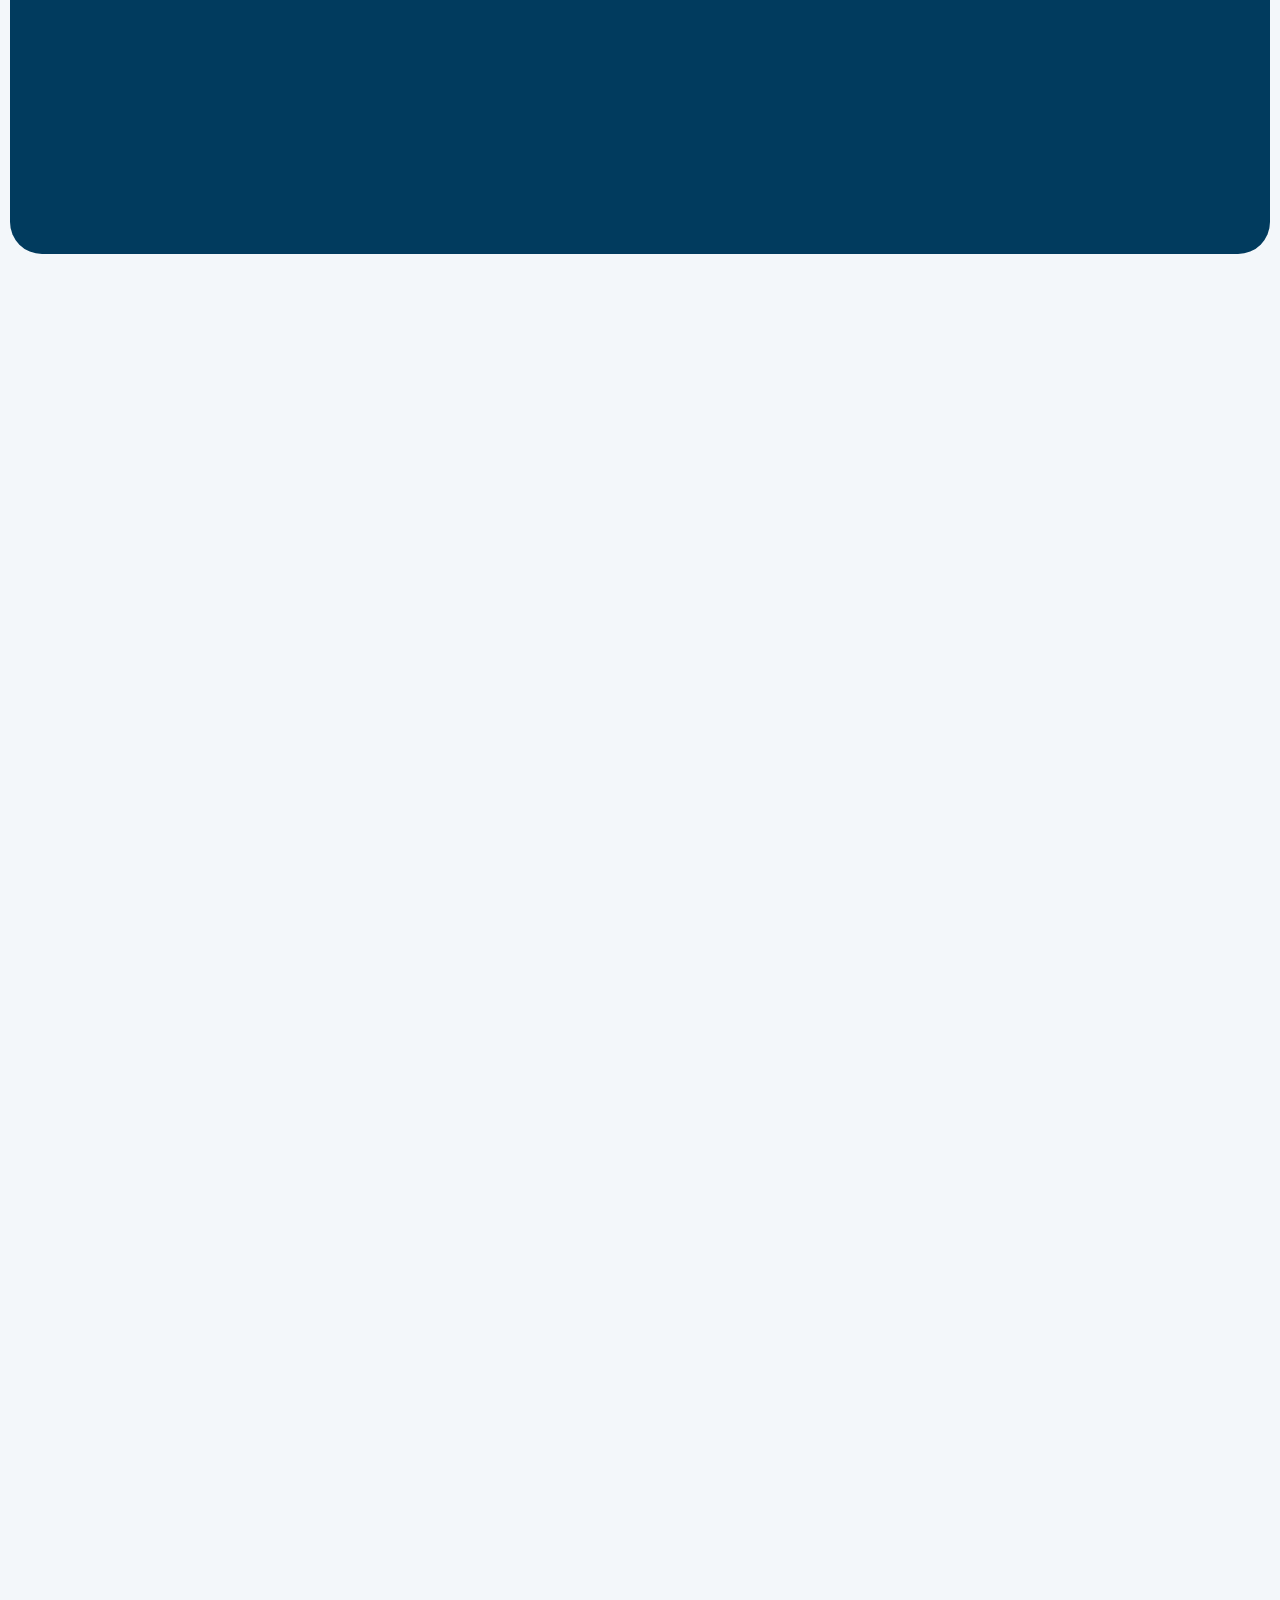
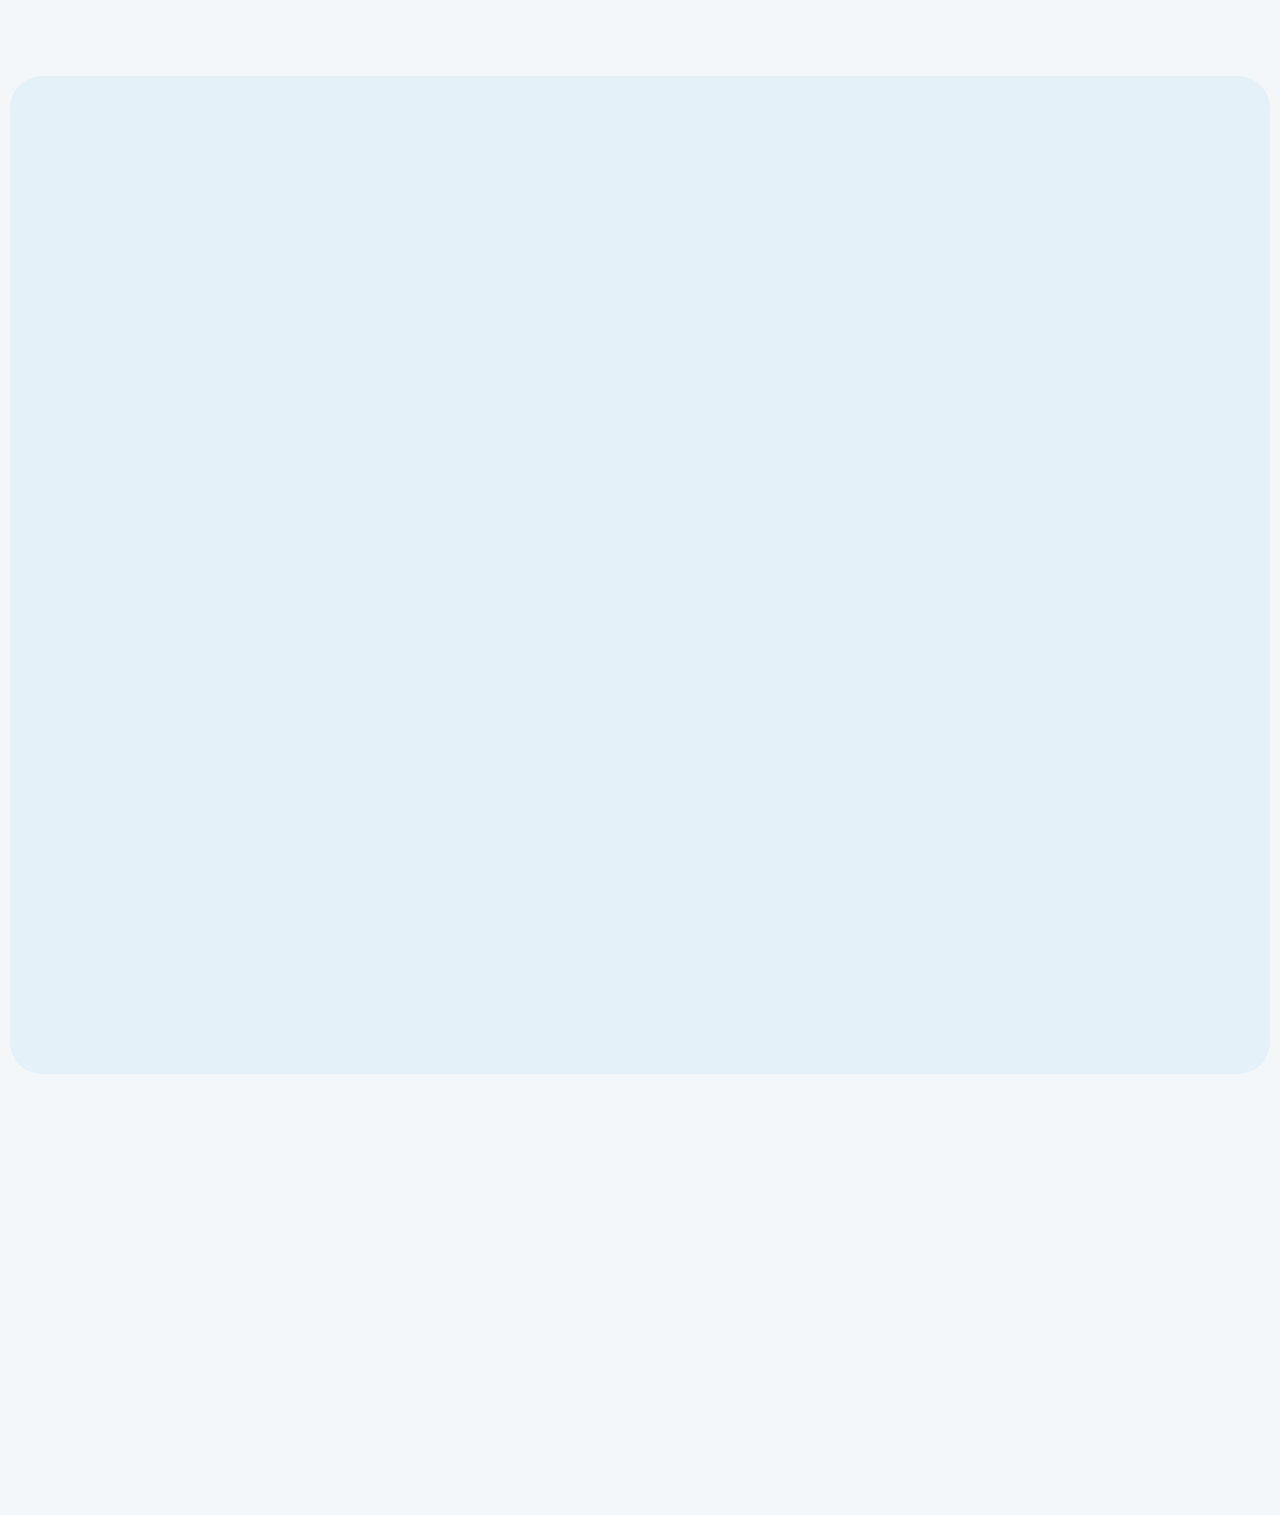
==== commit 953331bb: "Corrige o orçamento, volta a rolagem das avaliações, obras em laço automático e dois números no roda" ====
--- a/index.html
+++ b/index.html
@@ -33,7 +33,7 @@
   <link rel="preload" as="image" href="assets/img/hero-828.webp" media="(max-width: 767px)" fetchpriority="high">
   <link rel="preload" as="image" href="assets/img/hero-1920.webp" media="(min-width: 768px)" fetchpriority="high">
 
-  <link rel="stylesheet" href="assets/css/style.css?v=4">
+  <link rel="stylesheet" href="assets/css/style.css?v=6">
   <script>
     document.documentElement.classList.add('js');
     // Tela de abertura: só na primeira visita da sessão e nunca para quem pediu menos animação no celular
@@ -167,7 +167,7 @@
         root.classList.remove('splash-on');
         window.__belcorSplash = 'out';
         document.dispatchEvent(new Event('belcor:splash-out'));
-        setTimeout(function () { el.remove(); }, 700);
+        setTimeout(function () { el.remove(); }, 800);
       }
       function check() { var t = Date.now() - start; if ((loaded && t >= MIN) || t >= MAX) out(); }
       window.addEventListener('load', function () { loaded = true; check(); });
@@ -452,7 +452,7 @@
 
     <!-- ===================================================== 3B. OBRAS DA BELCOR -->
     <section class="chapter ch-paper gallery" id="obras" aria-labelledby="obras-titulo">
-      <div class="carousel" data-carousel>
+      <div class="carousel" data-carousel data-carousel-loop data-carousel-auto="8000">
         <div class="wrap gallery-head" data-reveal>
           <div>
             <h2 id="obras-titulo" class="h-section">Obras da Belcor</h2>
@@ -680,7 +680,7 @@
           <div class="q-group">
             <label class="field">
               <span class="q-label">Quer contar mais alguma coisa? <small>(opcional)</small></span>
-              <textarea name="obs" rows="2" placeholder="ex.: a piscina está vazando, quero aquecimento, prefiro visita no sábado…"></textarea>
+              <textarea name="obs" rows="2" maxlength="400" placeholder="ex.: a piscina está vazando, quero aquecimento, prefiro visita no sábado…"></textarea>
             </label>
           </div>
 
@@ -764,14 +764,10 @@
       </div>
 
       <!-- AVALIAÇÕES REAIS: troque nome, iniciais, texto e "há quanto tempo" pelas avaliações do Google da Belcor. -->
-      <div class="reviews" data-carousel data-reveal>
-        <div class="wrap reviews-nav">
-          <div class="carousel-arrows">
-            <button class="arrow" type="button" data-carousel-prev aria-label="Avaliações anteriores"><svg viewBox="0 0 24 24" aria-hidden="true"><path d="M15 5l-7 7 7 7" fill="none" stroke="currentColor" stroke-width="2.4" stroke-linecap="round" stroke-linejoin="round"/></svg></button>
-            <button class="arrow" type="button" data-carousel-next aria-label="Próximas avaliações"><svg viewBox="0 0 24 24" aria-hidden="true"><path d="M9 5l7 7-7 7" fill="none" stroke="currentColor" stroke-width="2.4" stroke-linecap="round" stroke-linejoin="round"/></svg></button>
-          </div>
-        </div>
-        <ul class="reviews-list" data-carousel-track>
+      <!-- A segunda lista (aria-hidden) é a cópia que fecha o laço da fileira: mantenha as duas iguais. -->
+      <div class="reviews" data-reveal>
+        <div class="reviews-track">
+          <ul class="reviews-list">
             <li class="review">
               <div class="review-head">
                 <span class="review-avatar" aria-hidden="true">NC</span>
@@ -856,7 +852,94 @@
                 <span>há 2 meses · Google</span>
               </div>
             </li>
-        </ul>
+          </ul>
+          <ul class="reviews-list" aria-hidden="true">
+            <li class="review">
+              <div class="review-head">
+                <span class="review-avatar" aria-hidden="true">NC</span>
+                <div>
+                  <p class="review-name">Nome do cliente</p>
+                  <p class="review-meta">Local Guide · 10 avaliações · 3 fotos</p>
+                </div>
+              </div>
+              <p class="review-text">“Aqui entra o texto de uma avaliação real do Google, do jeito que o cliente escreveu. Textos longos são cortados depois de sete linhas, com reticências no final, para todos os cartões ficarem do mesmo tamanho na fileira que passa pela tela…”</p>
+              <div class="review-foot">
+                <svg class="stars" viewBox="0 0 100 20" role="img" aria-label="5 de 5 estrelas"><use href="#i-stars"/></svg>
+                <span>há 2 meses · Google</span>
+              </div>
+            </li>
+            <li class="review">
+              <div class="review-head">
+                <span class="review-avatar" aria-hidden="true">NC</span>
+                <div>
+                  <p class="review-name">Nome do cliente</p>
+                  <p class="review-meta">Local Guide · 10 avaliações · 3 fotos</p>
+                </div>
+              </div>
+              <p class="review-text">“Aqui entra o texto de uma avaliação real do Google, do jeito que o cliente escreveu. Textos longos são cortados depois de sete linhas, com reticências no final, para todos os cartões ficarem do mesmo tamanho na fileira que passa pela tela…”</p>
+              <div class="review-foot">
+                <svg class="stars" viewBox="0 0 100 20" role="img" aria-label="5 de 5 estrelas"><use href="#i-stars"/></svg>
+                <span>há 2 meses · Google</span>
+              </div>
+            </li>
+            <li class="review">
+              <div class="review-head">
+                <span class="review-avatar" aria-hidden="true">NC</span>
+                <div>
+                  <p class="review-name">Nome do cliente</p>
+                  <p class="review-meta">Local Guide · 10 avaliações · 3 fotos</p>
+                </div>
+              </div>
+              <p class="review-text">“Aqui entra o texto de uma avaliação real do Google, do jeito que o cliente escreveu. Textos longos são cortados depois de sete linhas, com reticências no final, para todos os cartões ficarem do mesmo tamanho na fileira que passa pela tela…”</p>
+              <div class="review-foot">
+                <svg class="stars" viewBox="0 0 100 20" role="img" aria-label="5 de 5 estrelas"><use href="#i-stars"/></svg>
+                <span>há 2 meses · Google</span>
+              </div>
+            </li>
+            <li class="review">
+              <div class="review-head">
+                <span class="review-avatar" aria-hidden="true">NC</span>
+                <div>
+                  <p class="review-name">Nome do cliente</p>
+                  <p class="review-meta">Local Guide · 10 avaliações · 3 fotos</p>
+                </div>
+              </div>
+              <p class="review-text">“Aqui entra o texto de uma avaliação real do Google, do jeito que o cliente escreveu. Textos longos são cortados depois de sete linhas, com reticências no final, para todos os cartões ficarem do mesmo tamanho na fileira que passa pela tela…”</p>
+              <div class="review-foot">
+                <svg class="stars" viewBox="0 0 100 20" role="img" aria-label="5 de 5 estrelas"><use href="#i-stars"/></svg>
+                <span>há 2 meses · Google</span>
+              </div>
+            </li>
+            <li class="review">
+              <div class="review-head">
+                <span class="review-avatar" aria-hidden="true">NC</span>
+                <div>
+                  <p class="review-name">Nome do cliente</p>
+                  <p class="review-meta">Local Guide · 10 avaliações · 3 fotos</p>
+                </div>
+              </div>
+              <p class="review-text">“Aqui entra o texto de uma avaliação real do Google, do jeito que o cliente escreveu. Textos longos são cortados depois de sete linhas, com reticências no final, para todos os cartões ficarem do mesmo tamanho na fileira que passa pela tela…”</p>
+              <div class="review-foot">
+                <svg class="stars" viewBox="0 0 100 20" role="img" aria-label="5 de 5 estrelas"><use href="#i-stars"/></svg>
+                <span>há 2 meses · Google</span>
+              </div>
+            </li>
+            <li class="review">
+              <div class="review-head">
+                <span class="review-avatar" aria-hidden="true">NC</span>
+                <div>
+                  <p class="review-name">Nome do cliente</p>
+                  <p class="review-meta">Local Guide · 10 avaliações · 3 fotos</p>
+                </div>
+              </div>
+              <p class="review-text">“Aqui entra o texto de uma avaliação real do Google, do jeito que o cliente escreveu. Textos longos são cortados depois de sete linhas, com reticências no final, para todos os cartões ficarem do mesmo tamanho na fileira que passa pela tela…”</p>
+              <div class="review-foot">
+                <svg class="stars" viewBox="0 0 100 20" role="img" aria-label="5 de 5 estrelas"><use href="#i-stars"/></svg>
+                <span>há 2 meses · Google</span>
+              </div>
+            </li>
+          </ul>
+        </div>
       </div>
     </section>
 
@@ -969,7 +1052,17 @@
       </div>
 
       <h2 id="rodape-titulo" class="footer-title">Seu lazer em boas mãos. Fale com a Belcor:</h2>
-      <a class="footer-phone" href="tel:+5515988240116" aria-label="Ligar para (15) 98824-0116">(15) 98824-0116</a>
+      <!-- CONFIRMAR COM O DONO: os dois usam o mesmo número. Se houver telefone fixo, troque o segundo (texto e tel:). -->
+      <div class="footer-phones">
+        <a class="footer-phone" href="https://wa.me/5515988240116" target="_blank" rel="noopener">
+          <span class="fp-number">(15) 98824-0116</span>
+          <span class="fp-label"><svg viewBox="0 0 24 24" aria-hidden="true"><use href="#i-wa"/></svg> Chamar no WhatsApp</span>
+        </a>
+        <a class="footer-phone" href="tel:+5515988240116">
+          <span class="fp-number">(15) 98824-0116</span>
+          <span class="fp-label"><svg viewBox="0 0 24 24" aria-hidden="true"><path d="M6.6 3.5h2.6l1.5 4-2 1.4a12 12 0 0 0 6.4 6.4l1.4-2 4 1.5v2.6a2 2 0 0 1-2.2 2A17 17 0 0 1 4.6 5.7a2 2 0 0 1 2-2.2z" fill="none" stroke="currentColor" stroke-width="2" stroke-linejoin="round"/></svg> Ligar</span>
+        </a>
+      </div>
 
       <!-- As fotos provisórias são do Unsplash (lista no README). -->
       <div class="footer-meta">
@@ -1010,6 +1103,6 @@
     <symbol id="i-stars" viewBox="0 0 100 20"><use href="#i-star" x="0" width="20" height="20"/><use href="#i-star" x="20" width="20" height="20"/><use href="#i-star" x="40" width="20" height="20"/><use href="#i-star" x="60" width="20" height="20"/><use href="#i-star" x="80" width="20" height="20"/></symbol>
   </svg>
 
-  <script src="assets/js/main.js?v=4" defer></script>
+  <script src="assets/js/main.js?v=6" defer></script>
 </body>
 </html>
--- a/assets/css/style.css
+++ b/assets/css/style.css
@@ -171,12 +171,14 @@
   display: grid; place-items: center;
   background: var(--navy);
   /* se o script falhar por algum motivo, a tela sai sozinha depois de 3 s */
-  animation: splashOut .6s cubic-bezier(.7, 0, .2, 1) 3s forwards;
+  animation: splashFailsafe .6s cubic-bezier(.7, 0, .2, 1) 3s forwards;
   cursor: pointer;
 }
-.splash.is-out { animation: splashOut .6s cubic-bezier(.7, 0, .2, 1) forwards; pointer-events: none; }
+.splash.is-out { animation: splashOut .7s cubic-bezier(.7, 0, .2, 1) forwards; pointer-events: none; }
 .splash-on { overflow: hidden; }   /* sem rolar a página por trás */
 /* a tela azul escorre de baixo para cima, com a borda de baixo arredondada */
+/* duas animações com nomes diferentes: se tivessem o mesmo nome, o navegador pularia direto para o fim da subida */
+@keyframes splashFailsafe { to { transform: translateY(-100%); visibility: hidden; } }
 @keyframes splashOut {
   0% { transform: translateY(0); border-radius: 0; }
   100% { transform: translateY(-100%); border-radius: 0 0 48px 48px; visibility: hidden; }
@@ -184,9 +186,12 @@
 .splash-logo {
   position: relative;
   width: min(80vw, 440px); aspect-ratio: 584.1 / 187.1;
-  transition: transform .6s cubic-bezier(.7, 0, .2, 1), opacity .4s ease;
-}
-.splash.is-out .splash-logo { transform: translateY(-24px); opacity: 0; }
+}
+@media (min-width: 900px) { .splash-logo { width: min(52vw, 720px); } }
+.splash-logo {
+  transition: transform .7s cubic-bezier(.7, 0, .2, 1), opacity .5s ease .15s;
+}
+.splash.is-out .splash-logo { transform: translateY(-40px); opacity: 0; }
 
 /* as quatro faixas, com os dois frisos brancos de cada uma */
 .sb {
@@ -691,6 +696,7 @@
 
 /* painel branco: raio 30 = raio dos campos (16) + 14 de folga visual */
 .quote-form {
+  min-width: 0;
   background: var(--white);
   border-radius: var(--r-chapter);
   padding: 20px 16px;
@@ -760,6 +766,7 @@
   background: var(--tint); color: var(--navy); font-weight: 600; font-size: var(--step-small);
 }
 .field textarea {
+  min-width: 0; width: 100%; overflow-wrap: anywhere;
   min-height: 72px; padding: 12px 16px; resize: vertical;
   border-radius: var(--r-md); border: 0;
   background: var(--paper); color: var(--ink);
@@ -770,14 +777,14 @@
 .field textarea:hover { background: var(--tint); }
 .field textarea:focus { background: var(--white); outline: 2px solid var(--royal); outline-offset: 0; }
 
-.quote-preview { display: grid; gap: 12px; align-self: start; }
+.quote-preview { display: grid; grid-template-columns: minmax(0, 1fr); gap: 12px; align-self: start; min-width: 0; }
 .bubble {
   background: var(--white);
   color: var(--ink);
   border-radius: var(--r-lg) var(--r-lg) var(--r-lg) 6px;
   padding: 18px 20px;
 }
-.bubble-text { white-space: pre-line; font-size: var(--step-ui); line-height: 1.5; }
+.bubble-text { white-space: pre-line; overflow-wrap: anywhere; font-size: var(--step-ui); line-height: 1.5; max-height: 360px; overflow-y: auto; }
 .bubble-text b { font-weight: 600; }
 .preview-note { font-size: var(--step-small); color: var(--ink-soft); }
 
@@ -886,17 +893,19 @@
 .rating-insta { color: var(--ink); }
 
 /* a fileira vai de uma borda da tela à outra, como uma faixa de cartões passando */
-/* fileira que a pessoa desliza com o dedo (no computador, com as setas) */
-.reviews { margin: 0 0 clamp(48px, 5vw, 88px); }
-.reviews-nav { display: none; padding-top: 0; padding-bottom: 16px; justify-content: flex-end; }
-@media (min-width: 900px) and (hover: hover) { .reviews-nav { display: flex; } }
-.reviews-list {
-  display: grid; grid-auto-flow: column; grid-auto-columns: min(84vw, 380px); gap: 16px;
-  overflow-x: auto; overscroll-behavior-x: contain; scroll-snap-type: x mandatory; scrollbar-width: none;
-  padding: 0 var(--pad-x) 4px; scroll-padding-inline: var(--pad-x);
-}
-.reviews-list::-webkit-scrollbar { display: none; }
-.review { scroll-snap-align: start; }
+/* fileira de ponta a ponta que anda sozinha para a direita; para ao passar o mouse ou tocar */
+.reviews { overflow: hidden; margin: 0 calc(var(--gap) * -1) clamp(48px, 5vw, 88px); }
+.reviews-track { display: flex; width: max-content; animation: reviews-roll 80s linear infinite paused; }
+.reviews.is-live .reviews-track { animation-play-state: running; }
+.reviews.is-live:hover .reviews-track, .reviews.is-live:active .reviews-track { animation-play-state: paused; }
+.reviews-list { display: flex; gap: 16px; padding-right: 16px; }
+.reviews-list .review { width: min(84vw, 380px); flex: none; }
+@keyframes reviews-roll { from { transform: translateX(-50%); } to { transform: translateX(0); } }
+@media (prefers-reduced-motion: reduce) {
+  .reviews { overflow-x: auto; }
+  .reviews-track { animation: none; }
+  .reviews-list[aria-hidden="true"] { display: none; }
+}
 .review {
   min-height: 320px;
   background: var(--white);
@@ -1024,14 +1033,29 @@
 .footer-brand img { height: 52px; width: auto; }
 .to-top { justify-self: start; display: inline-flex; align-items: center; min-height: 44px; font-weight: 600; color: var(--royal); }
 .footer-title { margin-top: clamp(32px, 4vw, 64px); font-size: var(--step-lead); font-weight: 500; letter-spacing: -0.02em; line-height: 1.2; position: relative; z-index: 1; }
+.footer-phones { display: grid; gap: 20px; margin-top: 12px; }
 .footer-phone {
-  display: inline-block; justify-self: start; margin-top: .18em; min-height: 44px;
-  font-size: clamp(2.75rem, 12.4vw, 13rem);
-  font-weight: 500; letter-spacing: -0.06em; line-height: .95; white-space: nowrap;
+  display: inline-grid; justify-self: start; gap: 8px; justify-items: start; align-content: start;
   text-decoration: none; color: var(--navy);
+}
+.fp-number {
+  font-size: clamp(2.5rem, 11.5vw, 7rem);
+  font-weight: 500; letter-spacing: -0.05em; line-height: .95; white-space: nowrap;
   transition: color var(--dur) ease;
 }
-.footer-phone:hover { color: var(--royal); }
+.fp-label {
+  display: inline-flex; align-items: center; gap: 8px; min-height: 44px; padding: 0 16px 0 12px;
+  border-radius: var(--r-pill); background: var(--tint);
+  font-size: var(--step-ui); font-weight: 600; color: var(--navy);
+  transition: background-color var(--dur) ease, color var(--dur) ease;
+}
+.fp-label svg { width: 20px; height: 20px; }
+.footer-phone:hover .fp-number { color: var(--royal); }
+.footer-phone:hover .fp-label { background: var(--royal); color: #fff; }
+@media (min-width: 900px) {
+  .footer-phones { grid-template-columns: 1fr 1fr; column-gap: 24px; }
+  .fp-number { font-size: clamp(3rem, 5.6vw, 6.5rem); }
+}
 .footer-meta { display: flex; margin-top: 24px; }
 .insta { display: inline-flex; align-items: center; gap: 8px; min-height: 44px; font-weight: 600; font-size: var(--step-ui); color: var(--ink); text-decoration: none; }
 .insta .ico { width: 22px; height: 22px; }
@@ -1039,7 +1063,6 @@
 
 @media (min-width: 900px) {
 
-  .footer-phone { font-size: var(--step-display); }
 }
 
 /* =========================================================================
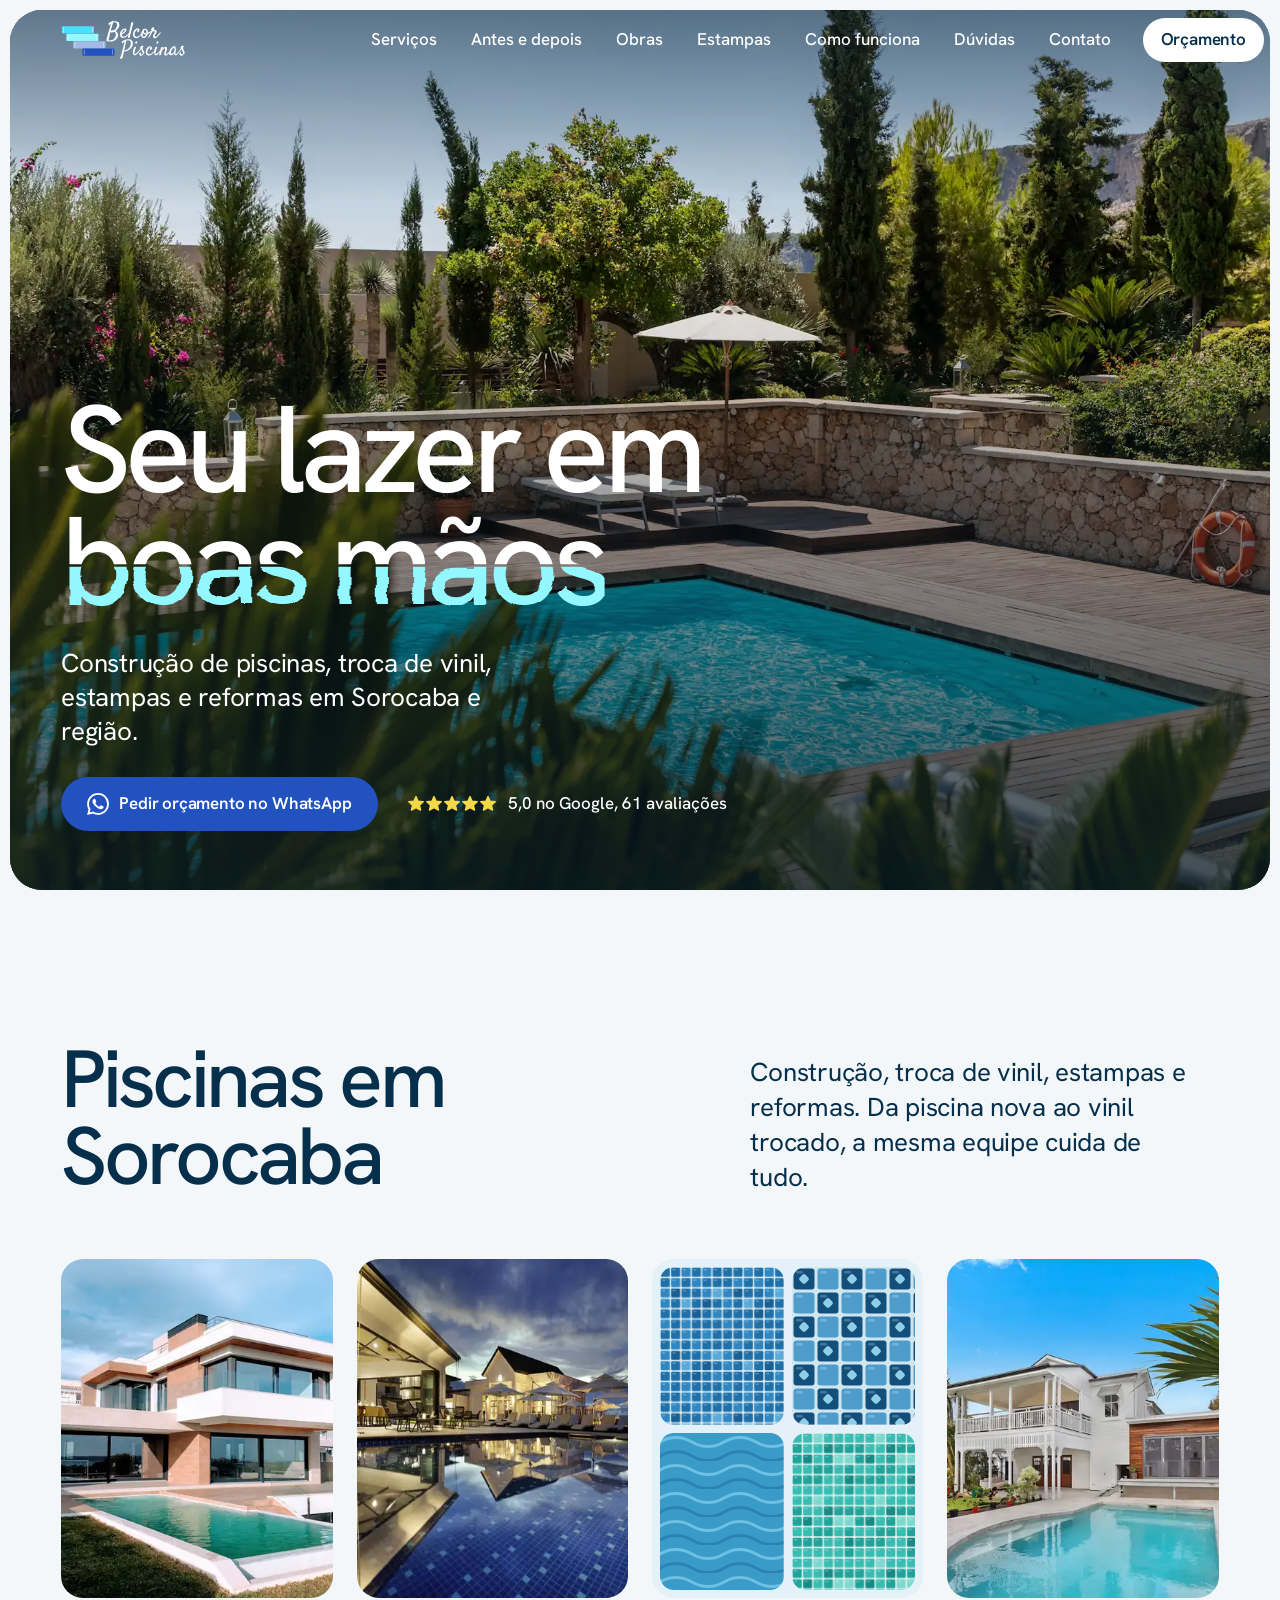
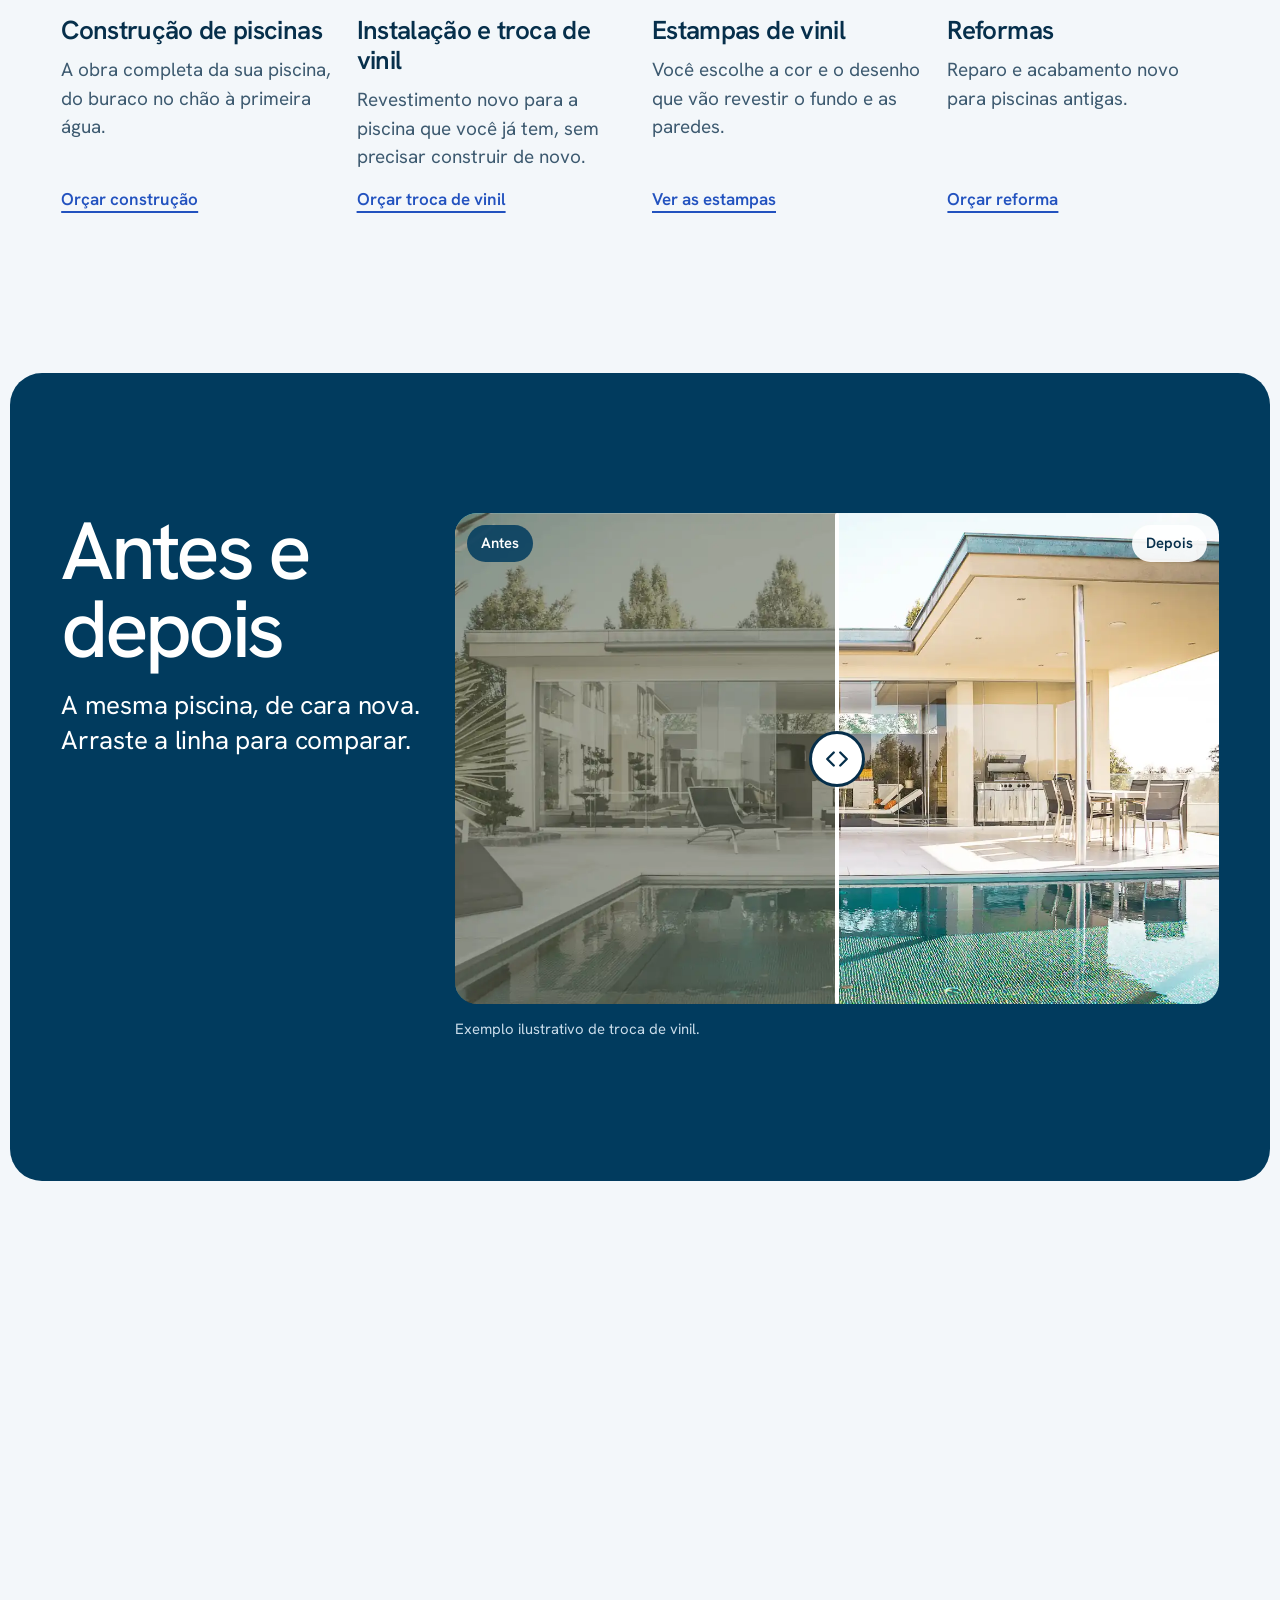
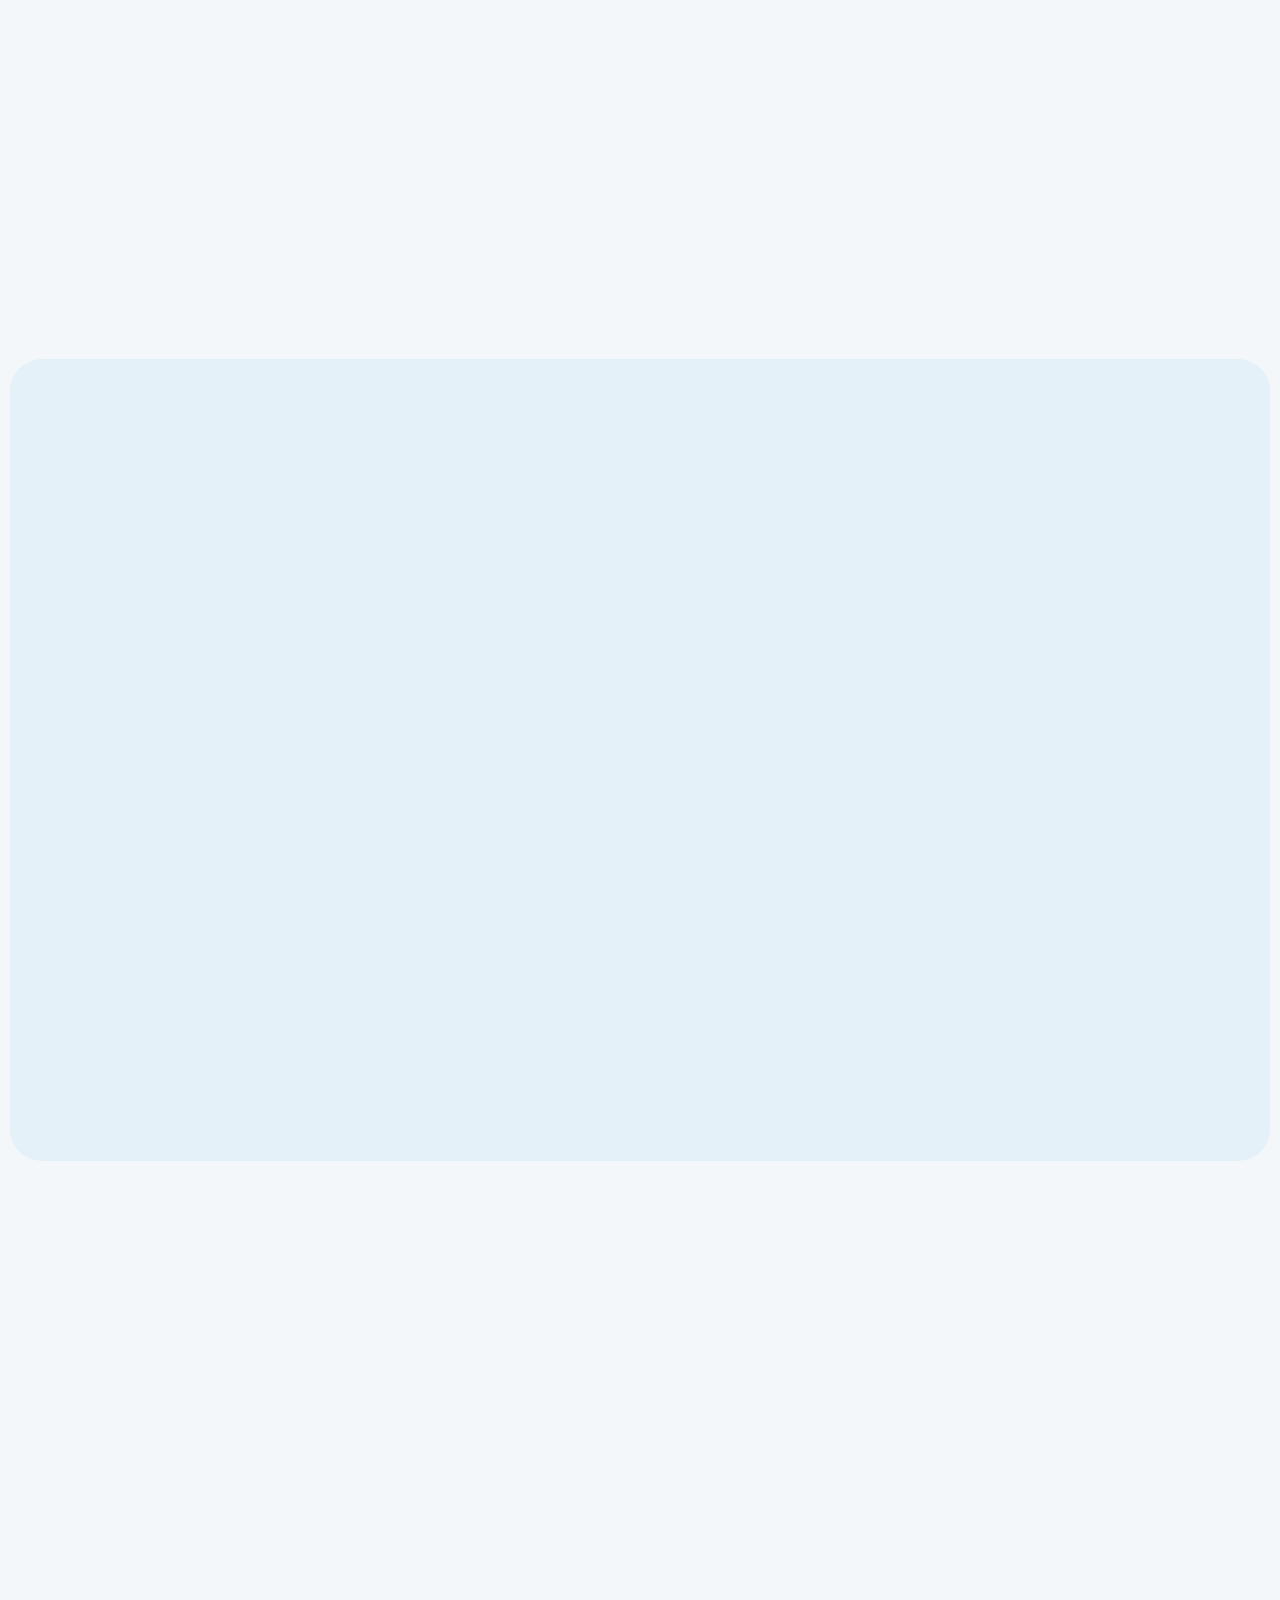
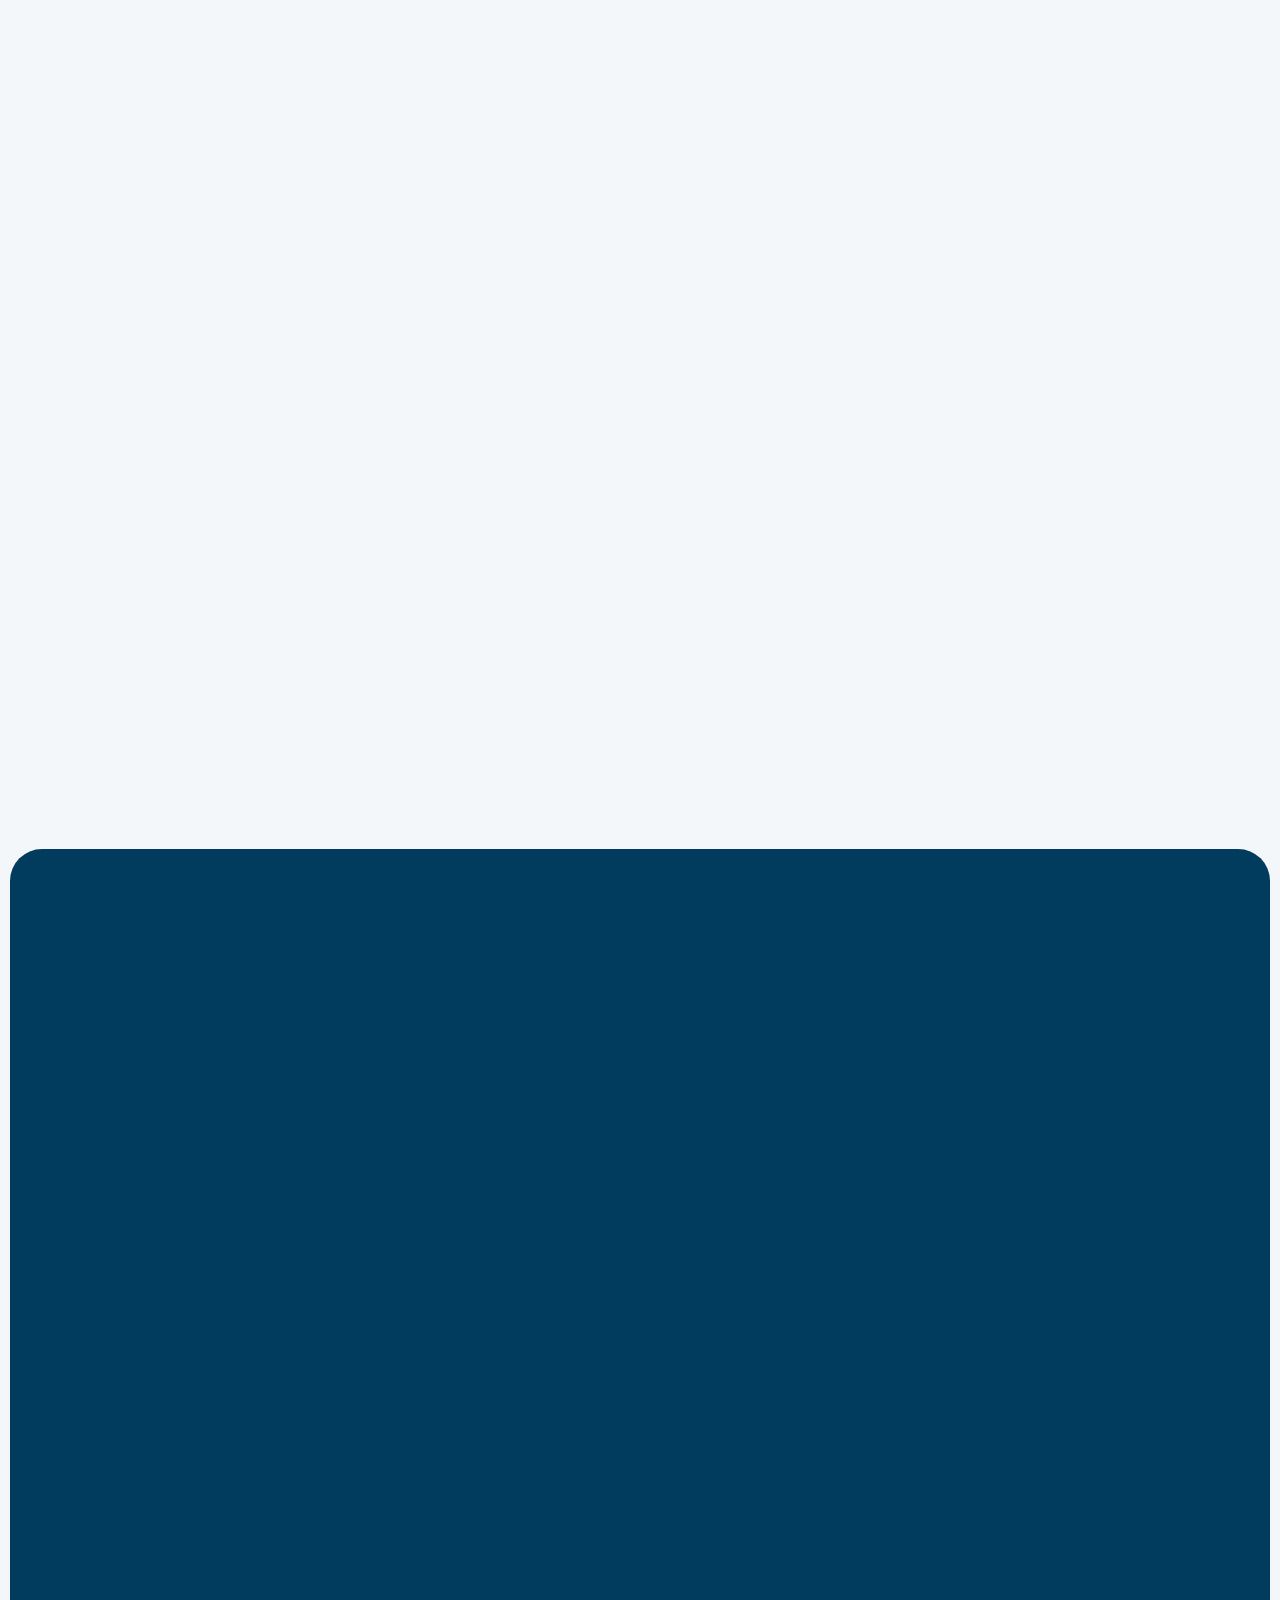
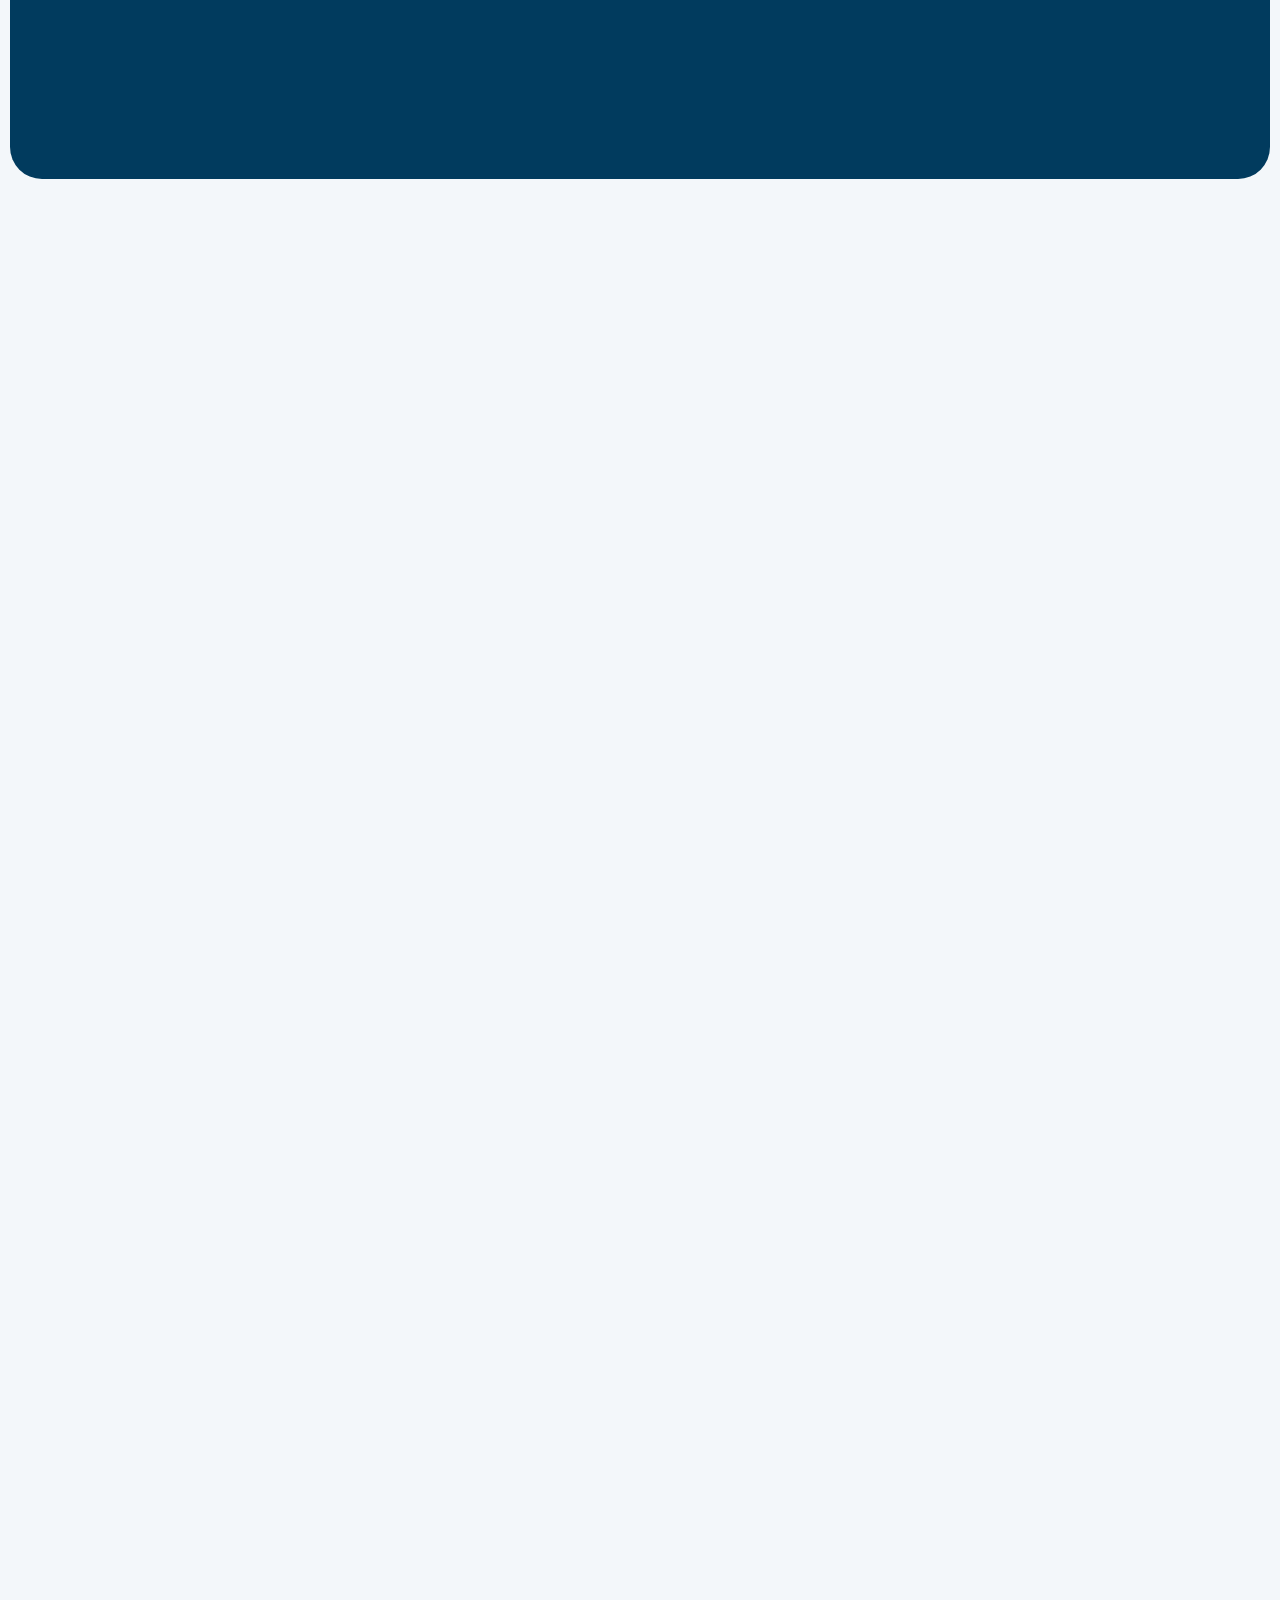
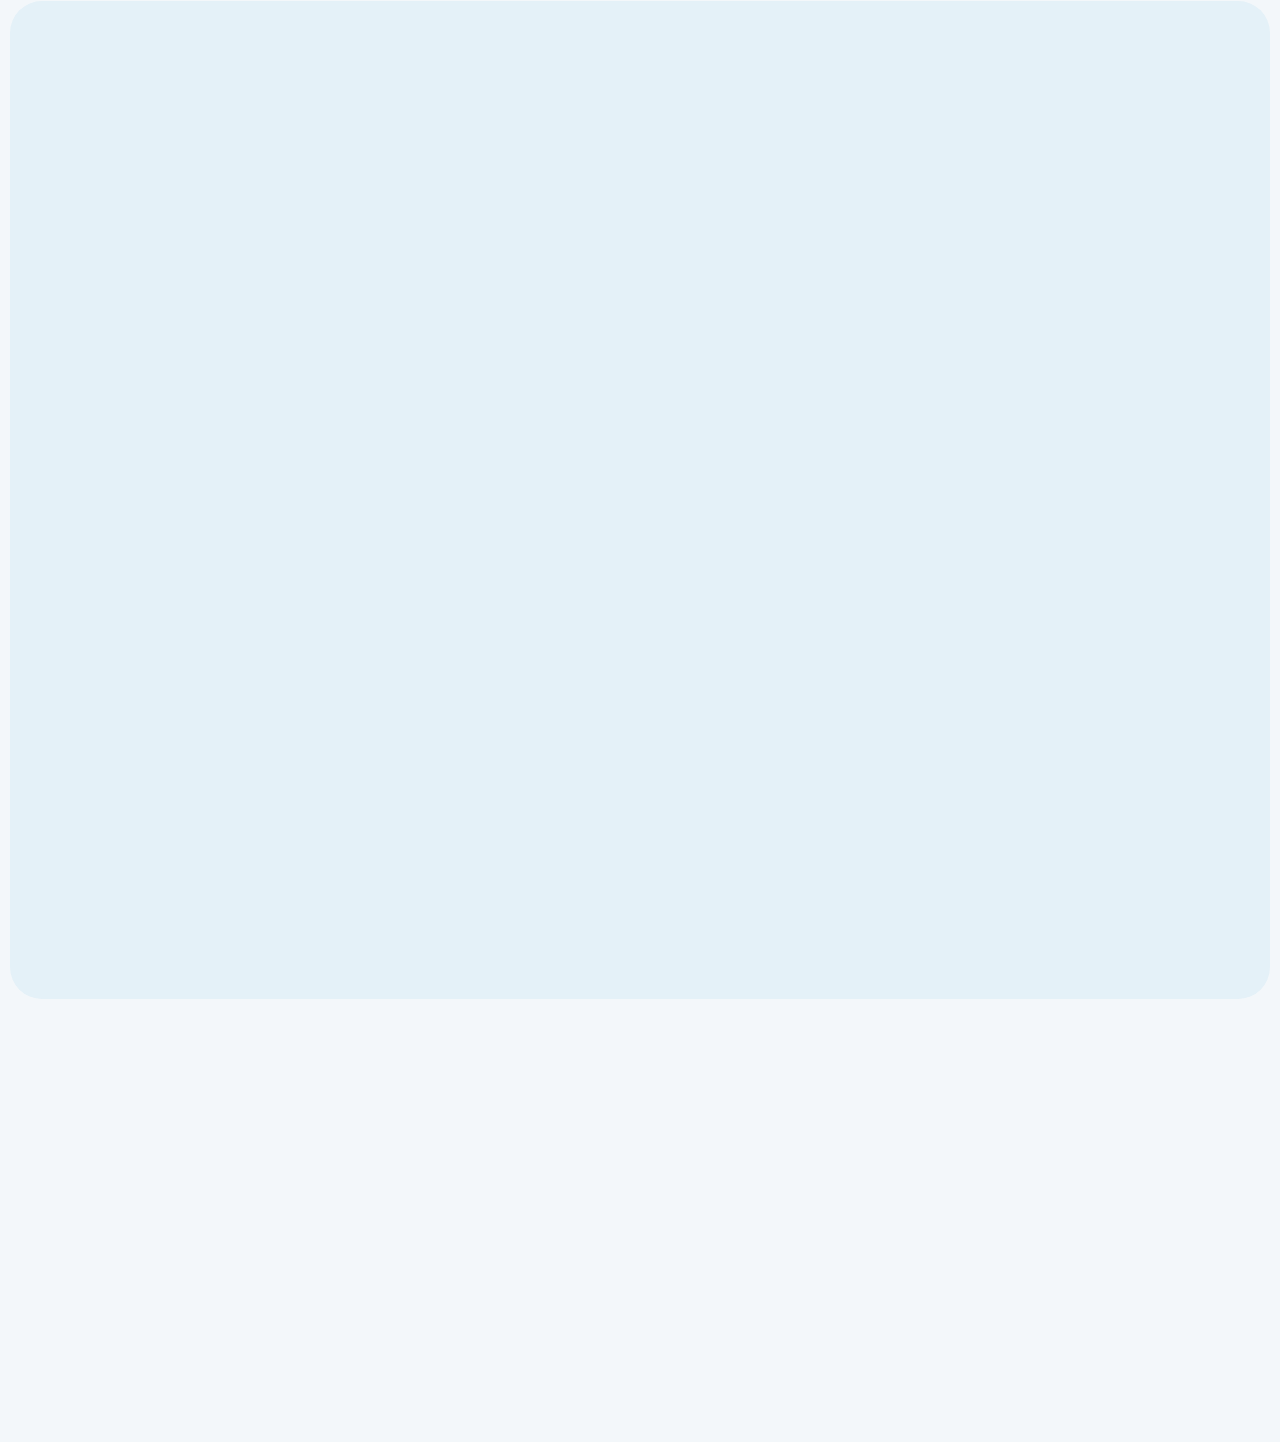
==== commit 8d8386d8: "Destaca uma obra por vez, permite desmarcar opções do orçamento e centraliza as legendas dos números" ====
--- a/index.html
+++ b/index.html
@@ -33,7 +33,7 @@
   <link rel="preload" as="image" href="assets/img/hero-828.webp" media="(max-width: 767px)" fetchpriority="high">
   <link rel="preload" as="image" href="assets/img/hero-1920.webp" media="(min-width: 768px)" fetchpriority="high">
 
-  <link rel="stylesheet" href="assets/css/style.css?v=6">
+  <link rel="stylesheet" href="assets/css/style.css?v=7">
   <script>
     document.documentElement.classList.add('js');
     // Tela de abertura: só na primeira visita da sessão e nunca para quem pediu menos animação no celular
@@ -1103,6 +1103,6 @@
     <symbol id="i-stars" viewBox="0 0 100 20"><use href="#i-star" x="0" width="20" height="20"/><use href="#i-star" x="20" width="20" height="20"/><use href="#i-star" x="40" width="20" height="20"/><use href="#i-star" x="60" width="20" height="20"/><use href="#i-star" x="80" width="20" height="20"/></symbol>
   </svg>
 
-  <script src="assets/js/main.js?v=6" defer></script>
+  <script src="assets/js/main.js?v=7" defer></script>
 </body>
 </html>
--- a/assets/css/style.css
+++ b/assets/css/style.css
@@ -494,22 +494,32 @@
 
 /* trilho deslizante: começa na margem da página e corre até a borda da tela */
 .gallery-track {
-  display: grid; grid-auto-flow: column; grid-auto-columns: min(78vw, 360px); gap: 12px;
+  display: grid; grid-auto-flow: column; grid-auto-columns: var(--col, min(78vw, 360px)); gap: 12px;
   overflow-x: auto; overscroll-behavior-x: contain; scroll-snap-type: x mandatory; scrollbar-width: none;
   padding: 0 var(--pad-x) clamp(56px, 6vw, 96px); scroll-padding-inline: var(--pad-x);
 }
 .gallery-track::-webkit-scrollbar { display: none; }
-.gallery-item { scroll-snap-align: start; }
+.gallery-item { scroll-snap-align: start; align-self: start; }
+/* a obra da frente fica em destaque: mais alta e nítida; as próximas mais baixas e apagadas, como uma fila.
+   Todas têm a mesma largura, então os espaços entre elas ficam sempre iguais. */
+.gallery { --col: min(78vw, 360px); }
+@media (min-width: 900px) { .gallery { --col: 300px; } }
+.gallery-track { align-items: center; }
+.js .gallery-item img, .js .gallery-insta { aspect-ratio: auto; height: calc(var(--col) * 1); transition: height .6s var(--ease-out), opacity .6s ease; }
+.js .gallery-item.is-active img, .js .gallery-item.is-active .gallery-insta { height: calc(var(--col) * 1.25); }
+.js .gallery-item:not(.is-active) img, .js .gallery-item:not(.is-active) .gallery-insta { opacity: .45; }
+.js .gallery-item:not(.is-active) figcaption { opacity: 0; }
+.gallery-item figcaption { transition: opacity .4s ease; }
 .gallery-item figure { margin: 0; display: grid; gap: 10px; }
 .gallery-item img {
   width: 100%; aspect-ratio: 4 / 5; object-fit: cover;
   border-radius: var(--r-lg); background: var(--tint);
   transition: transform .6s var(--ease-out);
 }
-.gallery-item img:hover { transform: scale(1.015); }
+.gallery-item.is-active img:hover { transform: scale(1.015); }
 .gallery-item figcaption { font-size: 1rem; font-weight: 600; color: var(--ink); padding: 0 4px; }
 .gallery-insta {
-  height: 100%; min-height: 240px; aspect-ratio: 4 / 5;
+  aspect-ratio: 4 / 5;
   display: flex; flex-direction: column; justify-content: flex-end; gap: 8px;
   padding: 24px; border-radius: var(--r-lg);
   background: var(--navy); color: #fff; text-decoration: none;
@@ -1035,7 +1045,7 @@
 .footer-title { margin-top: clamp(32px, 4vw, 64px); font-size: var(--step-lead); font-weight: 500; letter-spacing: -0.02em; line-height: 1.2; position: relative; z-index: 1; }
 .footer-phones { display: grid; gap: 20px; margin-top: 12px; }
 .footer-phone {
-  display: inline-grid; justify-self: start; gap: 8px; justify-items: start; align-content: start;
+  display: inline-grid; justify-self: start; gap: 10px; justify-items: center; align-content: start;
   text-decoration: none; color: var(--navy);
 }
 .fp-number {
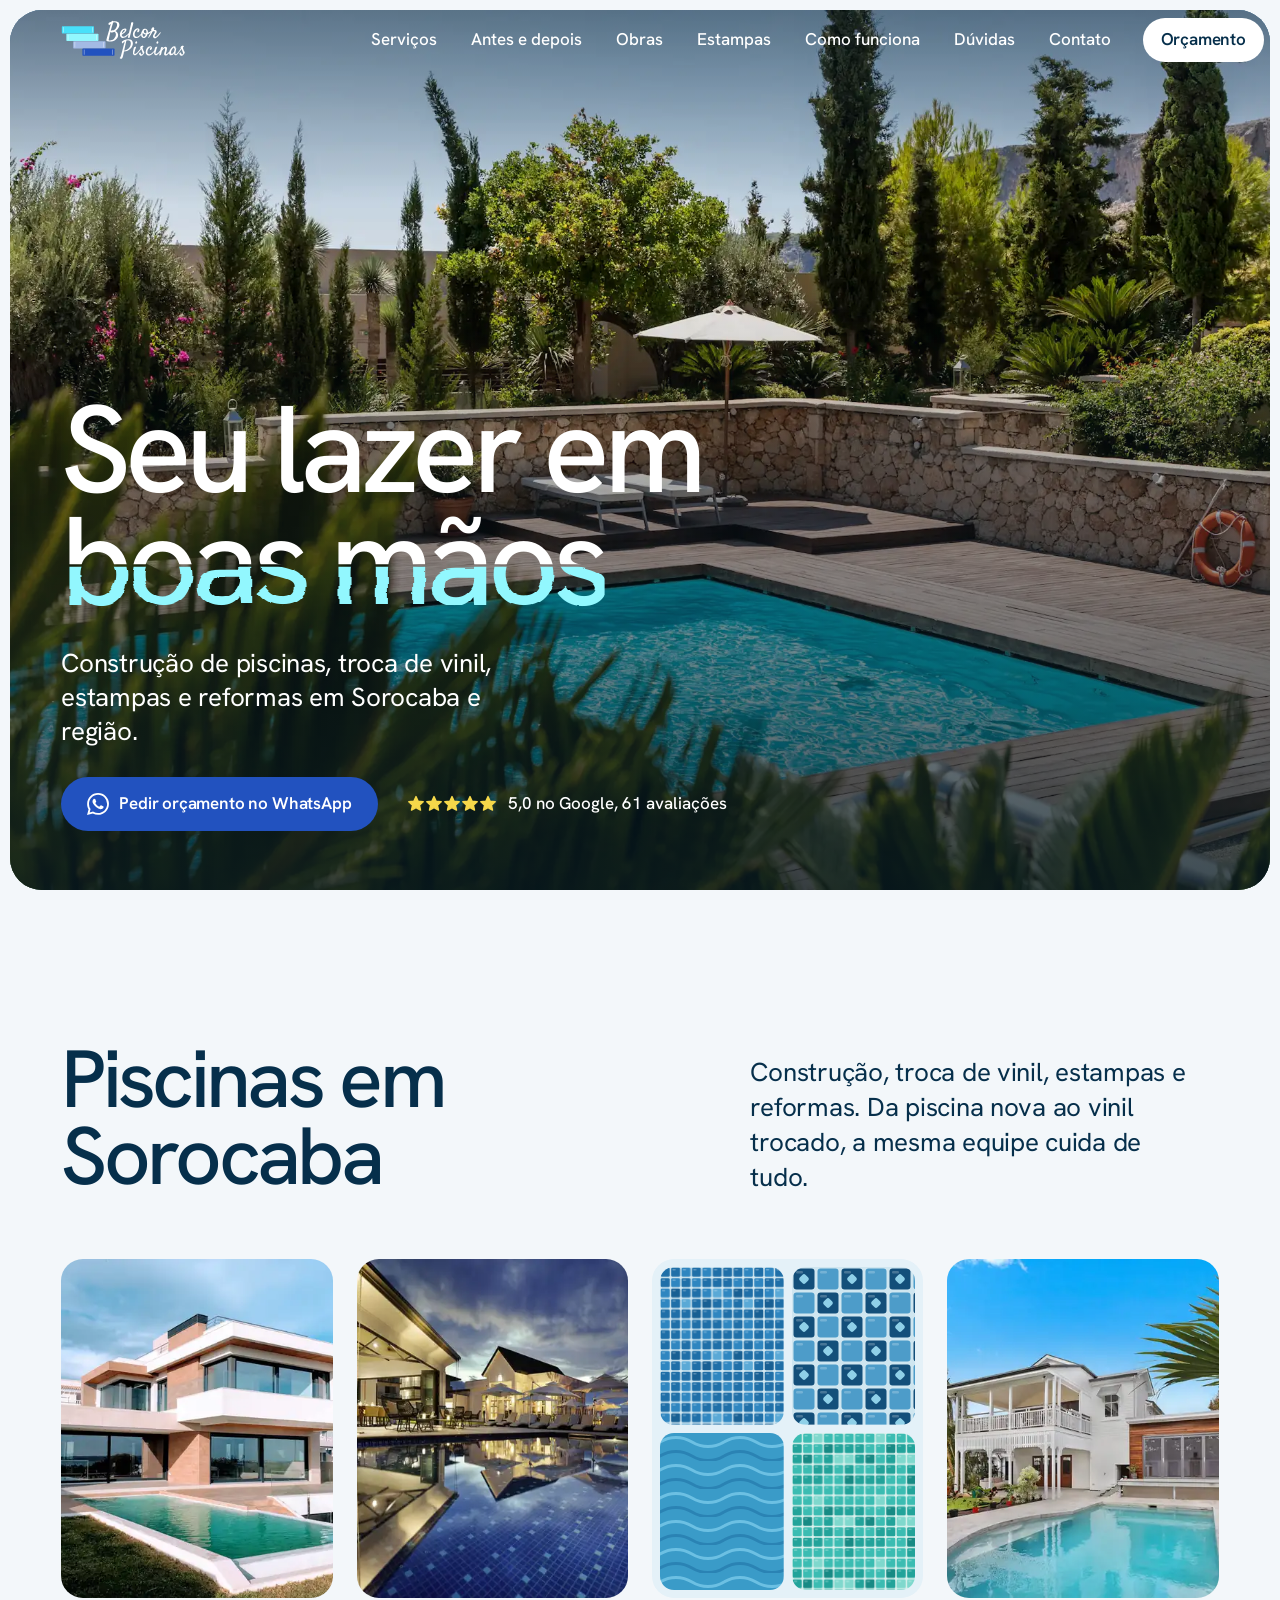
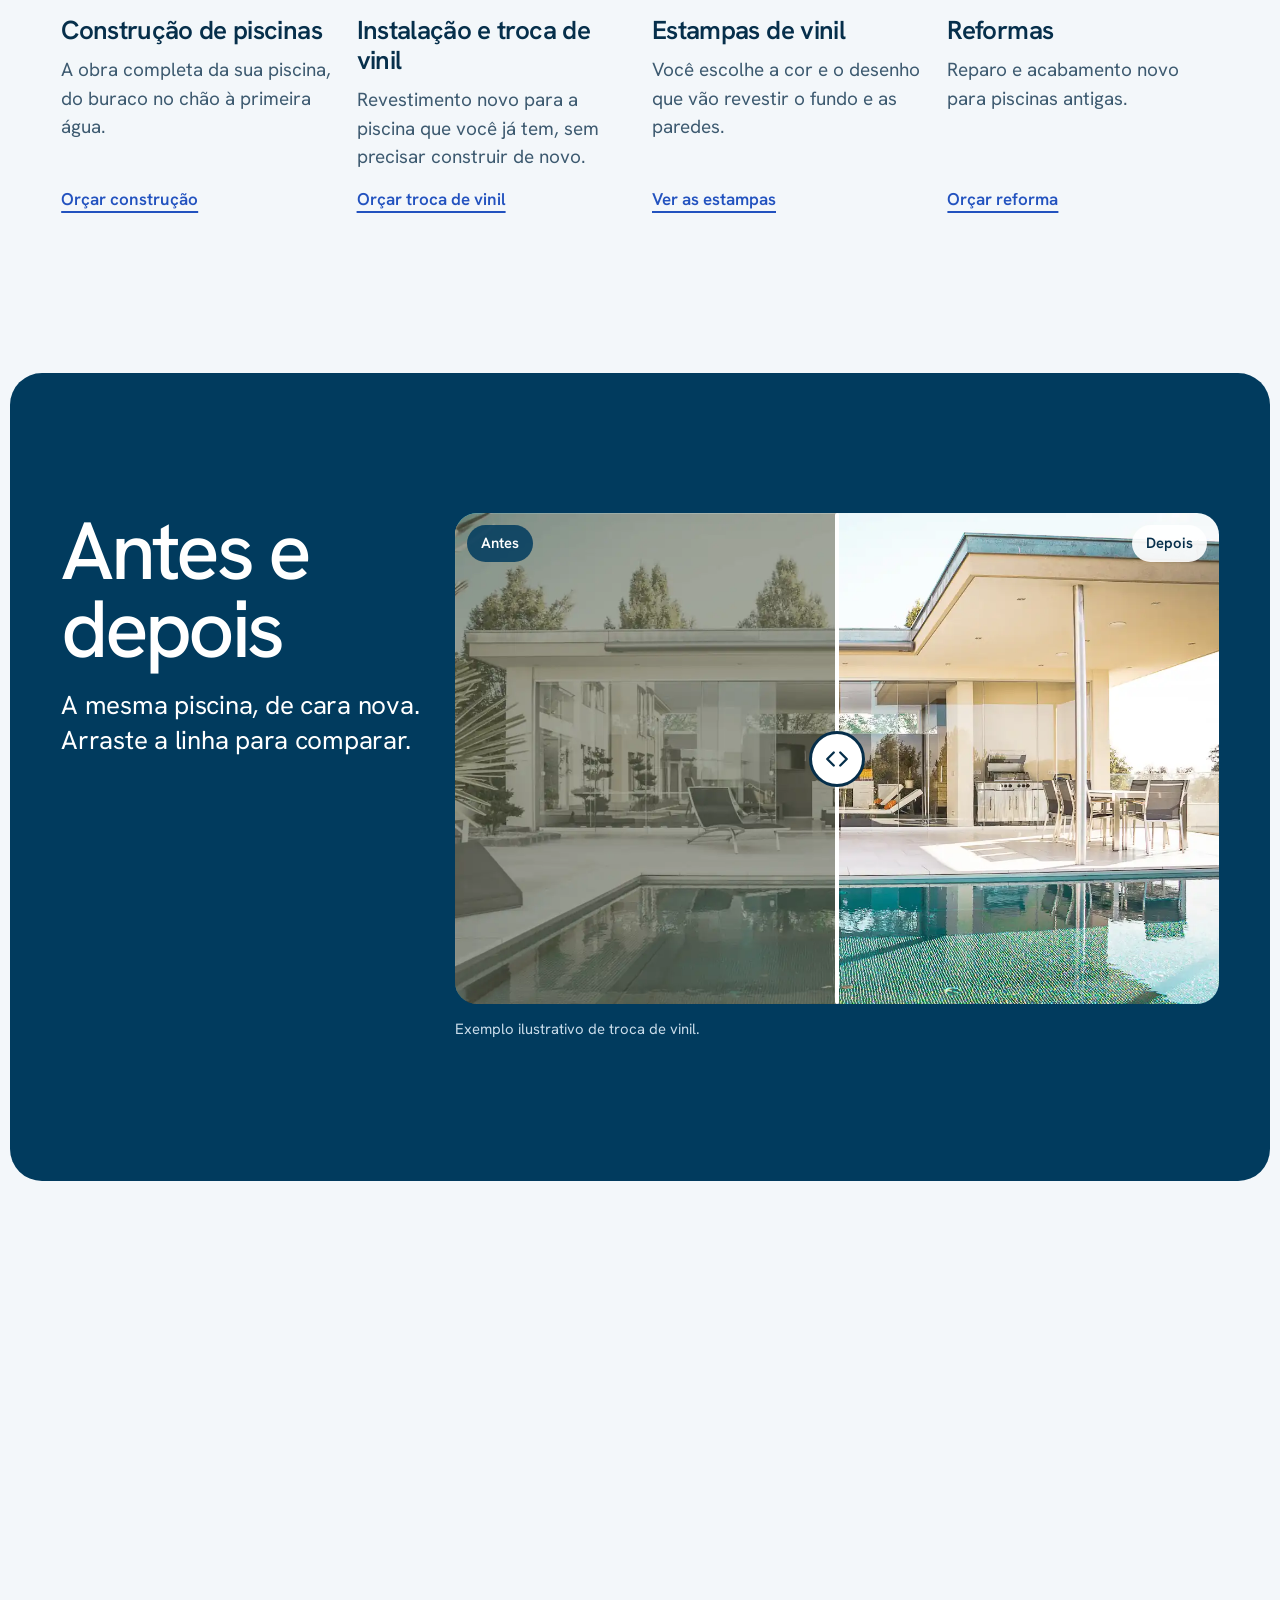
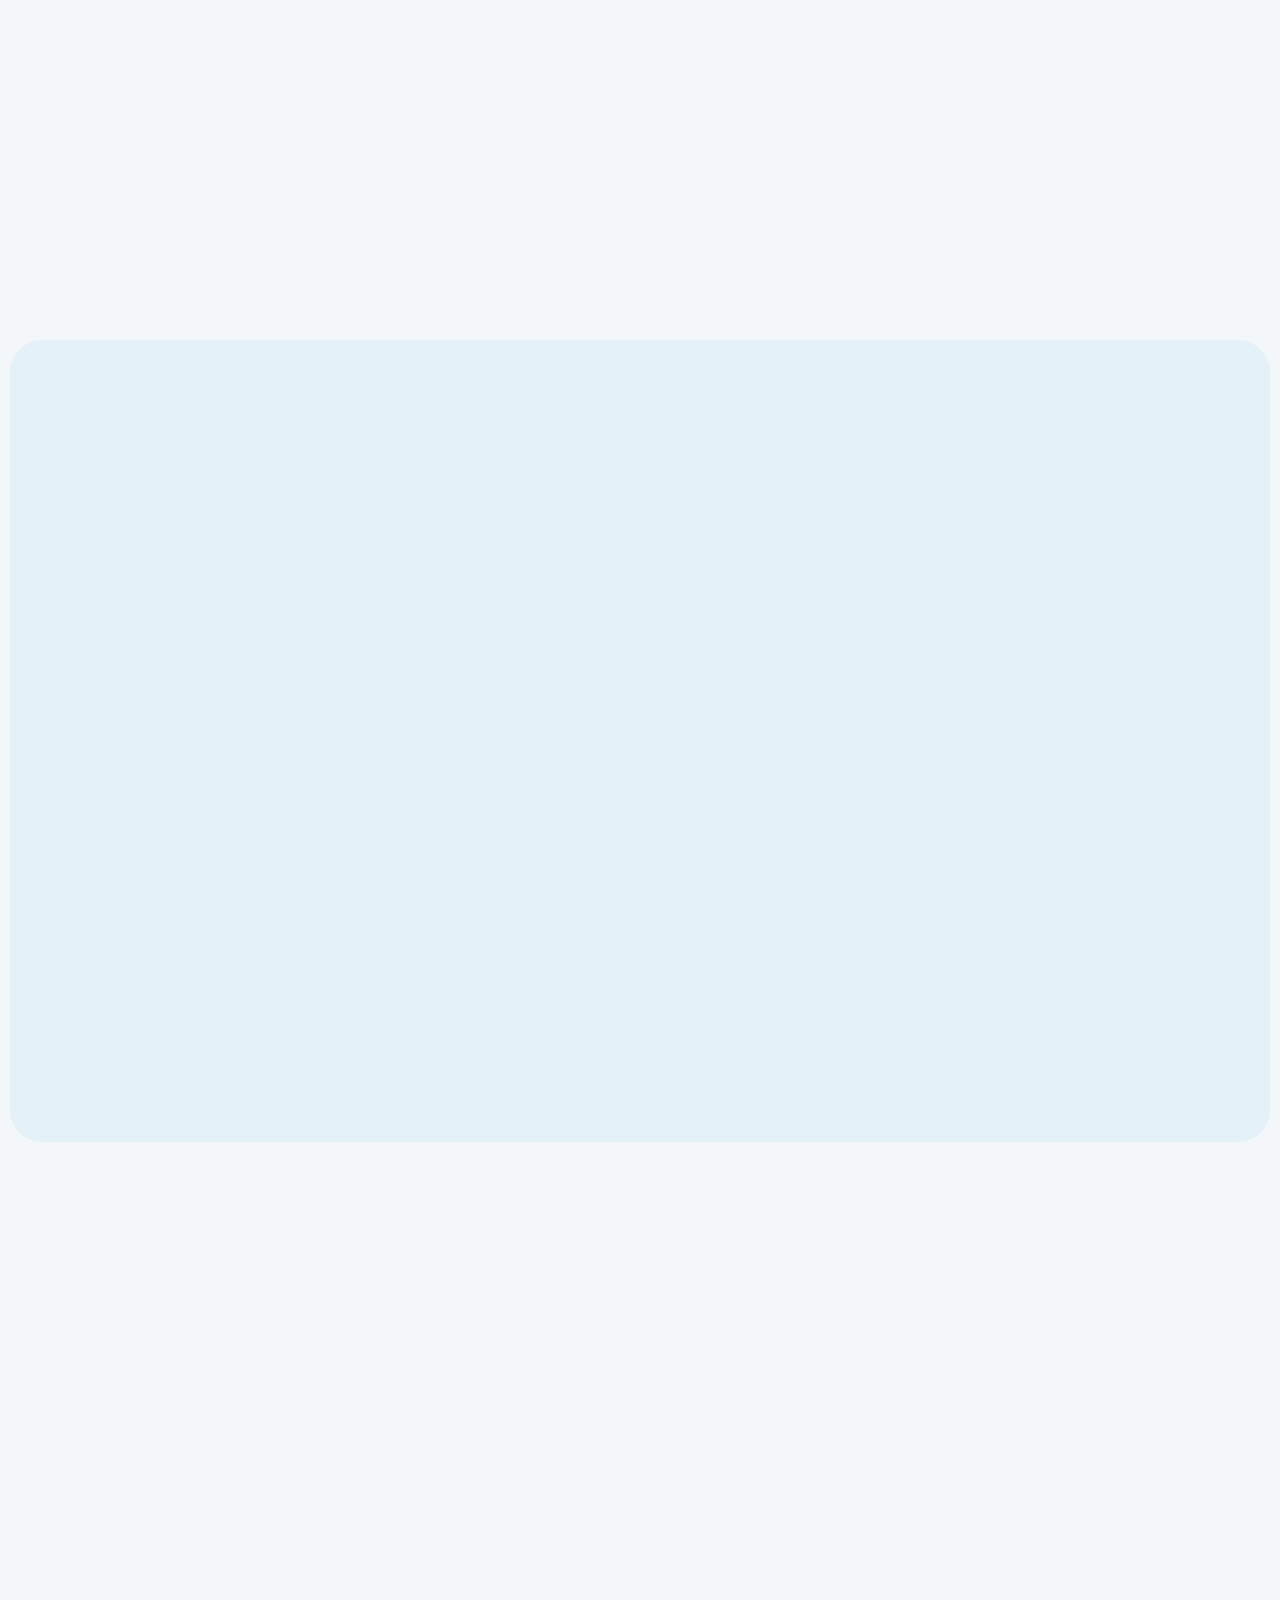
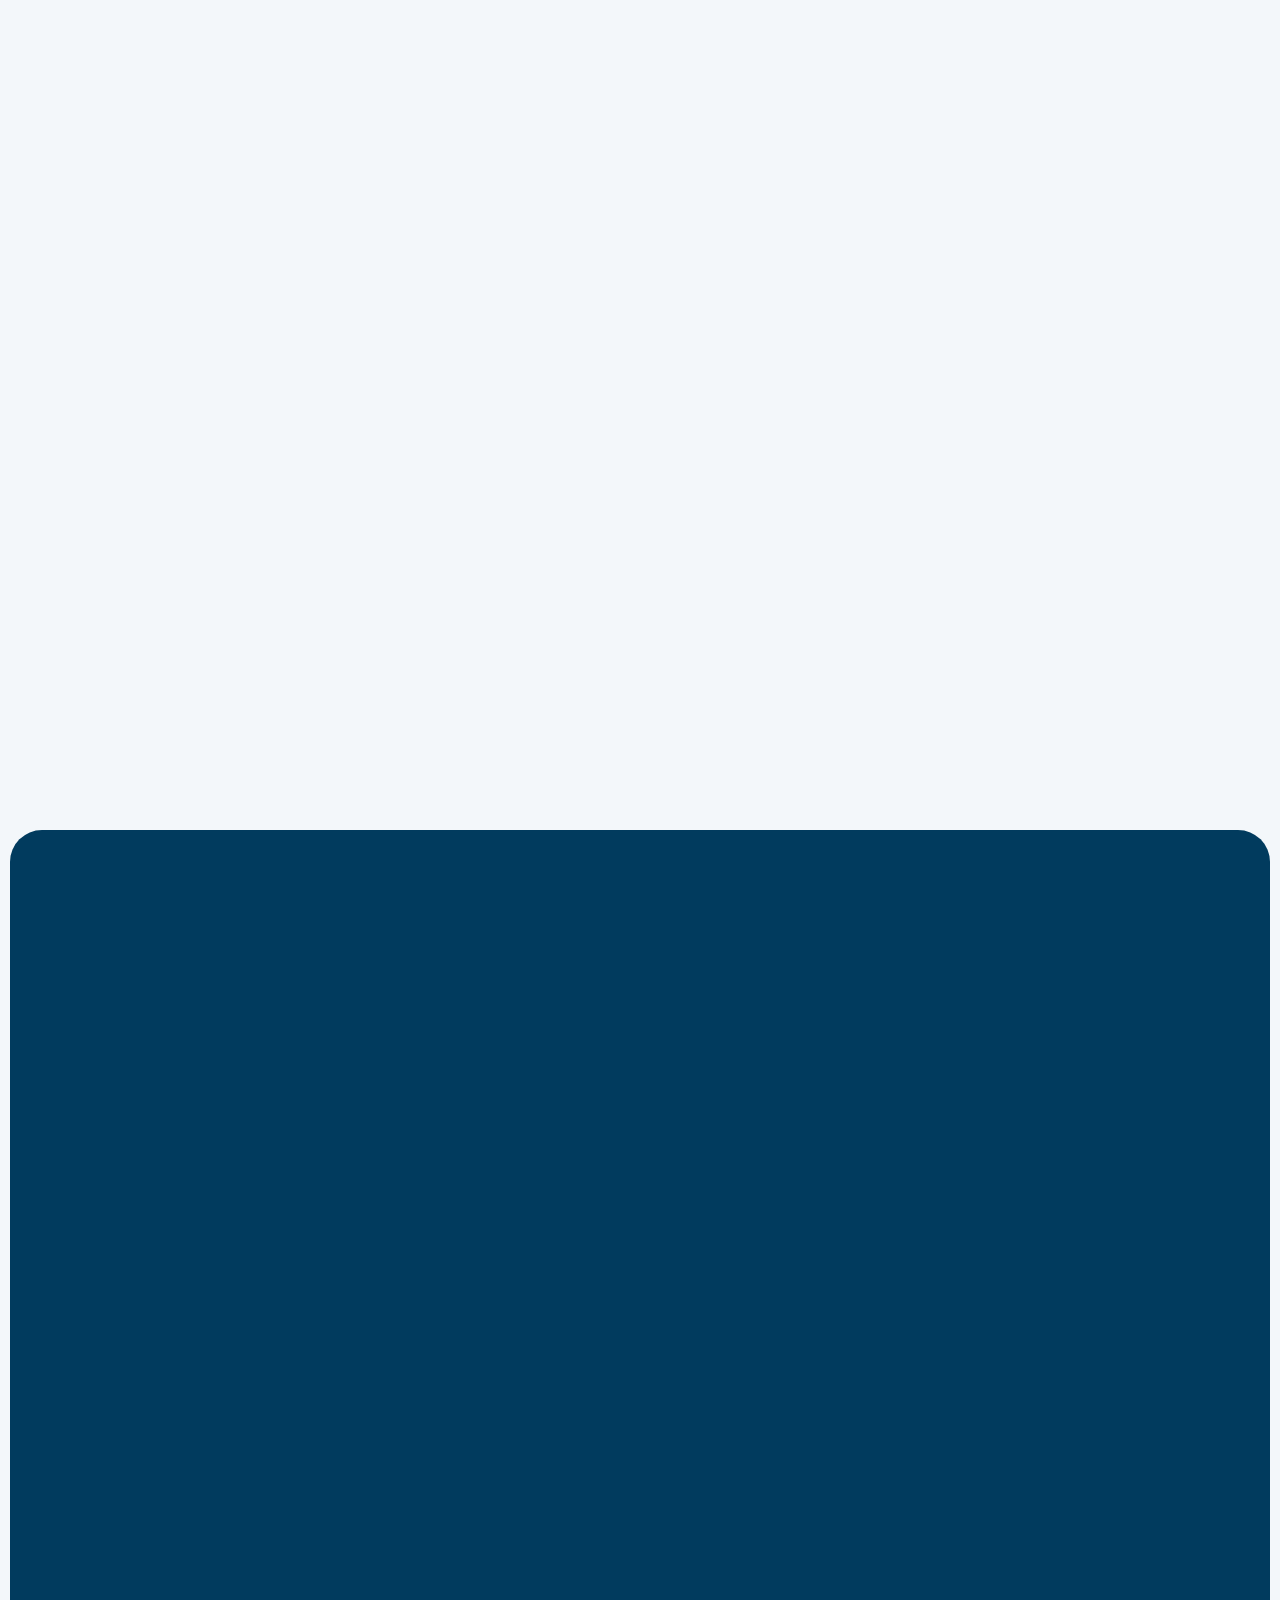
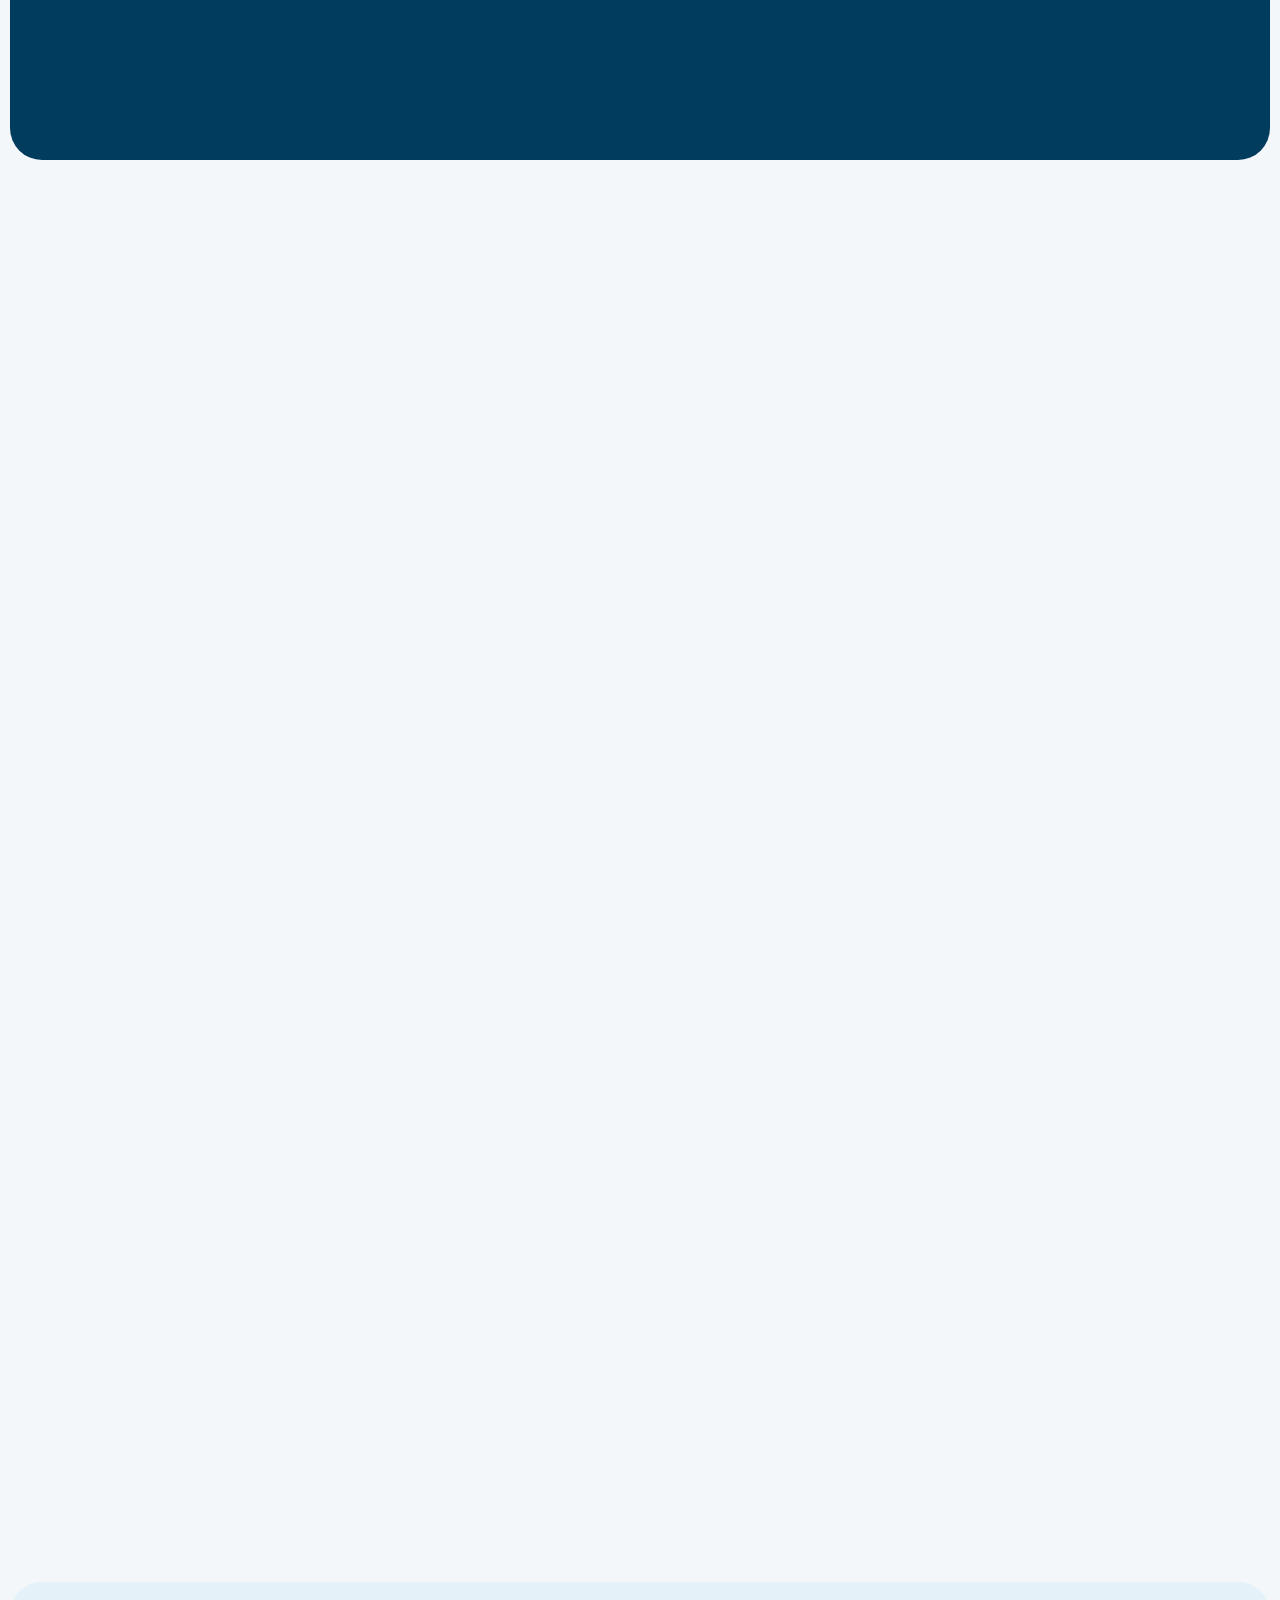
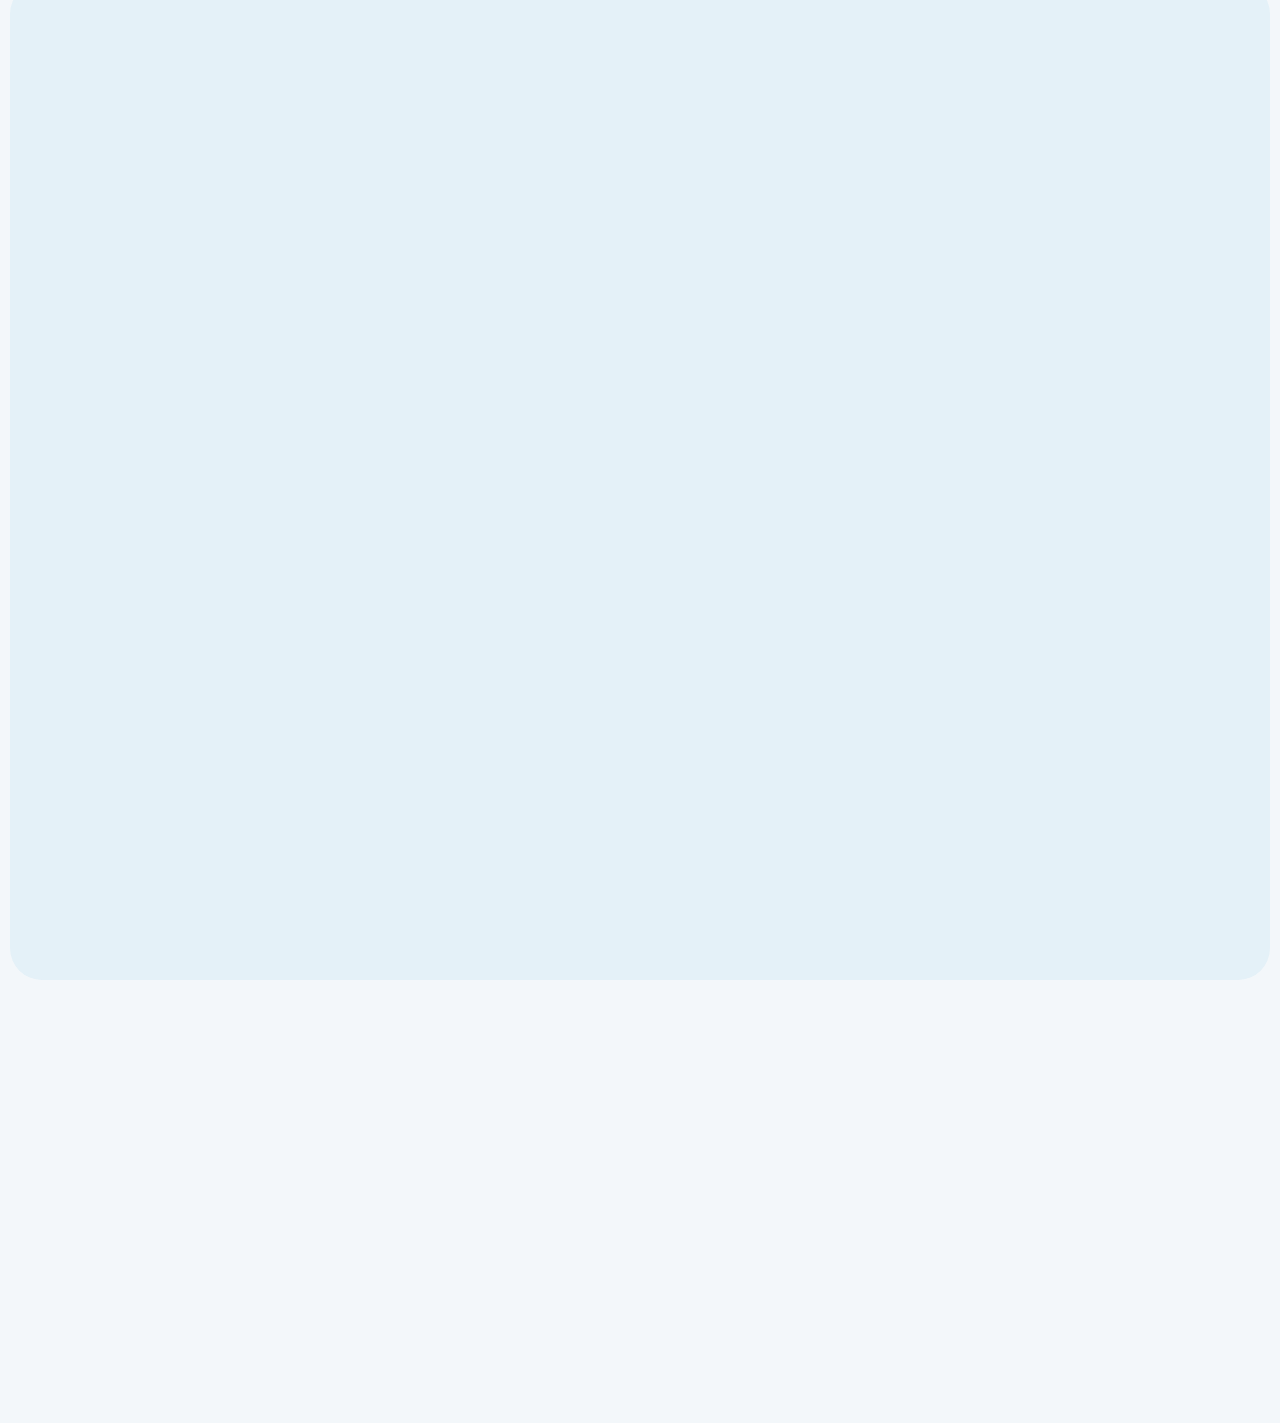
==== commit c2faca2e: "Centraliza a obra em destaque e aumenta as fotos da galeria - a obra do meio fica em destaque, exata" ====
--- a/index.html
+++ b/index.html
@@ -33,7 +33,7 @@
   <link rel="preload" as="image" href="assets/img/hero-828.webp" media="(max-width: 767px)" fetchpriority="high">
   <link rel="preload" as="image" href="assets/img/hero-1920.webp" media="(min-width: 768px)" fetchpriority="high">
 
-  <link rel="stylesheet" href="assets/css/style.css?v=7">
+  <link rel="stylesheet" href="assets/css/style.css?v=8">
   <script>
     document.documentElement.classList.add('js');
     // Tela de abertura: só na primeira visita da sessão e nunca para quem pediu menos animação no celular
@@ -468,7 +468,7 @@
             <!-- CONFIRMAR COM O DONO: legenda "Construção · Campolim" (serviço · bairro ou cidade) -->
             <li class="gallery-item">
               <figure>
-                <img src="assets/img/construcao.webp" srcset="assets/img/construcao-640.webp 640w, assets/img/construcao.webp 1100w" sizes="(min-width: 900px) 300px, 78vw" width="1100" height="800" loading="lazy" decoding="async" alt="Piscina retangular nova ao lado de uma casa moderna">
+                <img src="assets/img/construcao.webp" srcset="assets/img/construcao-640.webp 640w, assets/img/construcao.webp 1100w" sizes="(min-width: 900px) 580px, 84vw" width="1100" height="800" loading="lazy" decoding="async" alt="Piscina retangular nova ao lado de uma casa moderna">
                 <figcaption>Construção · Campolim</figcaption>
               </figure>
             </li>
@@ -476,7 +476,7 @@
             <!-- CONFIRMAR COM O DONO: legenda "Troca de vinil · Jardim Simus" (serviço · bairro ou cidade) -->
             <li class="gallery-item">
               <figure>
-                <img src="assets/img/vinil.webp" srcset="assets/img/vinil-640.webp 640w, assets/img/vinil.webp 1100w" sizes="(min-width: 900px) 300px, 78vw" width="1100" height="800" loading="lazy" decoding="async" alt="Piscina revestida com pastilhas azuis vista de perto">
+                <img src="assets/img/vinil.webp" srcset="assets/img/vinil-640.webp 640w, assets/img/vinil.webp 1100w" sizes="(min-width: 900px) 580px, 84vw" width="1100" height="800" loading="lazy" decoding="async" alt="Piscina revestida com pastilhas azuis vista de perto">
                 <figcaption>Troca de vinil · Jardim Simus</figcaption>
               </figure>
             </li>
@@ -484,7 +484,7 @@
             <!-- CONFIRMAR COM O DONO: legenda "Reforma · Wanel Ville" (serviço · bairro ou cidade) -->
             <li class="gallery-item">
               <figure>
-                <img src="assets/img/reforma.webp" srcset="assets/img/reforma-640.webp 640w, assets/img/reforma.webp 1100w" sizes="(min-width: 900px) 300px, 78vw" width="1100" height="800" loading="lazy" decoding="async" alt="Piscina de formato curvo em frente a uma casa branca">
+                <img src="assets/img/reforma.webp" srcset="assets/img/reforma-640.webp 640w, assets/img/reforma.webp 1100w" sizes="(min-width: 900px) 580px, 84vw" width="1100" height="800" loading="lazy" decoding="async" alt="Piscina de formato curvo em frente a uma casa branca">
                 <figcaption>Reforma · Wanel Ville</figcaption>
               </figure>
             </li>
@@ -492,7 +492,7 @@
             <!-- CONFIRMAR COM O DONO: legenda "Construção · Votorantim" (serviço · bairro ou cidade) -->
             <li class="gallery-item">
               <figure>
-                <img src="assets/img/hero-1920.webp" srcset="assets/img/hero-640.webp 640w, assets/img/hero-1920.webp 1920w" sizes="(min-width: 900px) 300px, 78vw" width="1920" height="1280" loading="lazy" decoding="async" alt="Piscina azul cercada de deque de pedra e jardim">
+                <img src="assets/img/hero-1920.webp" srcset="assets/img/hero-640.webp 640w, assets/img/hero-1920.webp 1920w" sizes="(min-width: 900px) 580px, 84vw" width="1920" height="1280" loading="lazy" decoding="async" alt="Piscina azul cercada de deque de pedra e jardim">
                 <figcaption>Construção · Votorantim</figcaption>
               </figure>
             </li>
@@ -500,7 +500,7 @@
             <!-- CONFIRMAR COM O DONO: legenda "Instalação de vinil · Éden" (serviço · bairro ou cidade) -->
             <li class="gallery-item">
               <figure>
-                <img src="assets/img/area.webp" srcset="assets/img/area-640.webp 640w, assets/img/area.webp 1100w" sizes="(min-width: 900px) 300px, 78vw" width="1100" height="800" loading="lazy" decoding="async" alt="Casa branca com piscina pronta e deque claro">
+                <img src="assets/img/area.webp" srcset="assets/img/area-640.webp 640w, assets/img/area.webp 1100w" sizes="(min-width: 900px) 580px, 84vw" width="1100" height="800" loading="lazy" decoding="async" alt="Casa branca com piscina pronta e deque claro">
                 <figcaption>Instalação de vinil · Éden</figcaption>
               </figure>
             </li>
@@ -508,7 +508,7 @@
             <!-- CONFIRMAR COM O DONO: legenda "Troca de vinil · Cidade Jardim" (serviço · bairro ou cidade) -->
             <li class="gallery-item">
               <figure>
-                <img src="assets/img/lazer.webp" srcset="assets/img/lazer-640.webp 640w, assets/img/lazer.webp 1100w" sizes="(min-width: 900px) 300px, 78vw" width="1100" height="800" loading="lazy" decoding="async" alt="Área de lazer com piscina ao lado de uma casa">
+                <img src="assets/img/lazer.webp" srcset="assets/img/lazer-640.webp 640w, assets/img/lazer.webp 1100w" sizes="(min-width: 900px) 580px, 84vw" width="1100" height="800" loading="lazy" decoding="async" alt="Área de lazer com piscina ao lado de uma casa">
                 <figcaption>Troca de vinil · Cidade Jardim</figcaption>
               </figure>
             </li>
@@ -516,7 +516,7 @@
             <!-- CONFIRMAR COM O DONO: legenda "Estampa de vinil · Itu" (serviço · bairro ou cidade) -->
             <li class="gallery-item">
               <figure>
-                <img src="assets/img/estampa.webp" srcset="assets/img/estampa-640.webp 640w, assets/img/estampa.webp 800w" sizes="(min-width: 900px) 300px, 78vw" width="800" height="1000" loading="lazy" decoding="async" alt="Piscina estreita com água verde-azulada vista de cima">
+                <img src="assets/img/estampa.webp" srcset="assets/img/estampa-640.webp 640w, assets/img/estampa.webp 800w" sizes="(min-width: 900px) 580px, 84vw" width="800" height="1000" loading="lazy" decoding="async" alt="Piscina estreita com água verde-azulada vista de cima">
                 <figcaption>Estampa de vinil · Itu</figcaption>
               </figure>
             </li>
@@ -524,7 +524,7 @@
             <!-- CONFIRMAR COM O DONO: legenda "Reforma · Sorocaba" (serviço · bairro ou cidade) -->
             <li class="gallery-item">
               <figure>
-                <img src="assets/img/depois.webp" srcset="assets/img/depois-640.webp 640w, assets/img/depois.webp 1400w" sizes="(min-width: 900px) 300px, 78vw" width="1400" height="900" loading="lazy" decoding="async" alt="Piscina com água azul e revestimento novo">
+                <img src="assets/img/depois.webp" srcset="assets/img/depois-640.webp 640w, assets/img/depois.webp 1400w" sizes="(min-width: 900px) 580px, 84vw" width="1400" height="900" loading="lazy" decoding="async" alt="Piscina com água azul e revestimento novo">
                 <figcaption>Reforma · Sorocaba</figcaption>
               </figure>
             </li>
@@ -1103,6 +1103,6 @@
     <symbol id="i-stars" viewBox="0 0 100 20"><use href="#i-star" x="0" width="20" height="20"/><use href="#i-star" x="20" width="20" height="20"/><use href="#i-star" x="40" width="20" height="20"/><use href="#i-star" x="60" width="20" height="20"/><use href="#i-star" x="80" width="20" height="20"/></symbol>
   </svg>
 
-  <script src="assets/js/main.js?v=7" defer></script>
+  <script src="assets/js/main.js?v=8" defer></script>
 </body>
 </html>
--- a/assets/css/style.css
+++ b/assets/css/style.css
@@ -474,7 +474,7 @@
    3B. OBRAS DA BELCOR — fileira de fotos que desliza para o lado
    ========================================================================= */
 .gallery .wrap { padding-top: clamp(56px, 6vw, 104px); padding-bottom: 28px; }
-@media (min-width: 900px) { .gallery-track { grid-auto-columns: 300px; } }
+@media (min-width: 900px) { .gallery .wrap { padding-top: clamp(56px, 5vw, 80px); } }
 .gallery-head { display: flex; align-items: flex-end; justify-content: space-between; gap: 24px; }
 .gallery-head .lead { max-width: 34ch; }
 
@@ -494,20 +494,21 @@
 
 /* trilho deslizante: começa na margem da página e corre até a borda da tela */
 .gallery-track {
-  display: grid; grid-auto-flow: column; grid-auto-columns: var(--col, min(78vw, 360px)); gap: 12px;
+  display: grid; grid-auto-flow: column; grid-auto-columns: var(--col); gap: 12px;
   overflow-x: auto; overscroll-behavior-x: contain; scroll-snap-type: x mandatory; scrollbar-width: none;
   padding: 0 var(--pad-x) clamp(56px, 6vw, 96px); scroll-padding-inline: var(--pad-x);
 }
 .gallery-track::-webkit-scrollbar { display: none; }
-.gallery-item { scroll-snap-align: start; align-self: start; }
-/* a obra da frente fica em destaque: mais alta e nítida; as próximas mais baixas e apagadas, como uma fila.
+.gallery-item { scroll-snap-align: center; }
+/* a obra do centro fica em destaque: maior, nítida e com legenda; as dos lados ficam mais baixas e apagadas.
    Todas têm a mesma largura, então os espaços entre elas ficam sempre iguais. */
-.gallery { --col: min(78vw, 360px); }
-@media (min-width: 900px) { .gallery { --col: 300px; } }
-.gallery-track { align-items: center; }
-.js .gallery-item img, .js .gallery-insta { aspect-ratio: auto; height: calc(var(--col) * 1); transition: height .6s var(--ease-out), opacity .6s ease; }
-.js .gallery-item.is-active img, .js .gallery-item.is-active .gallery-insta { height: calc(var(--col) * 1.25); }
-.js .gallery-item:not(.is-active) img, .js .gallery-item:not(.is-active) .gallery-insta { opacity: .45; }
+.gallery { --col: 84vw; --tall: calc(var(--col) * .8); --short: calc(var(--col) * .66); }
+@media (min-width: 640px) { .gallery { --col: min(62vw, 520px); } }
+@media (min-width: 900px) { .gallery { --col: min(40vw, 580px); --tall: calc(var(--col) * .72); --short: calc(var(--col) * .58); } }
+.gallery-track { align-items: center; position: relative; }
+.js .gallery-item img, .js .gallery-insta { aspect-ratio: auto; height: var(--short); transition: height .6s var(--ease-out), opacity .6s ease; }
+.js .gallery-item.is-active img, .js .gallery-item.is-active .gallery-insta { height: var(--tall); }
+.js .gallery-item:not(.is-active) img, .js .gallery-item:not(.is-active) .gallery-insta { opacity: .5; }
 .js .gallery-item:not(.is-active) figcaption { opacity: 0; }
 .gallery-item figcaption { transition: opacity .4s ease; }
 .gallery-item figure { margin: 0; display: grid; gap: 10px; }
